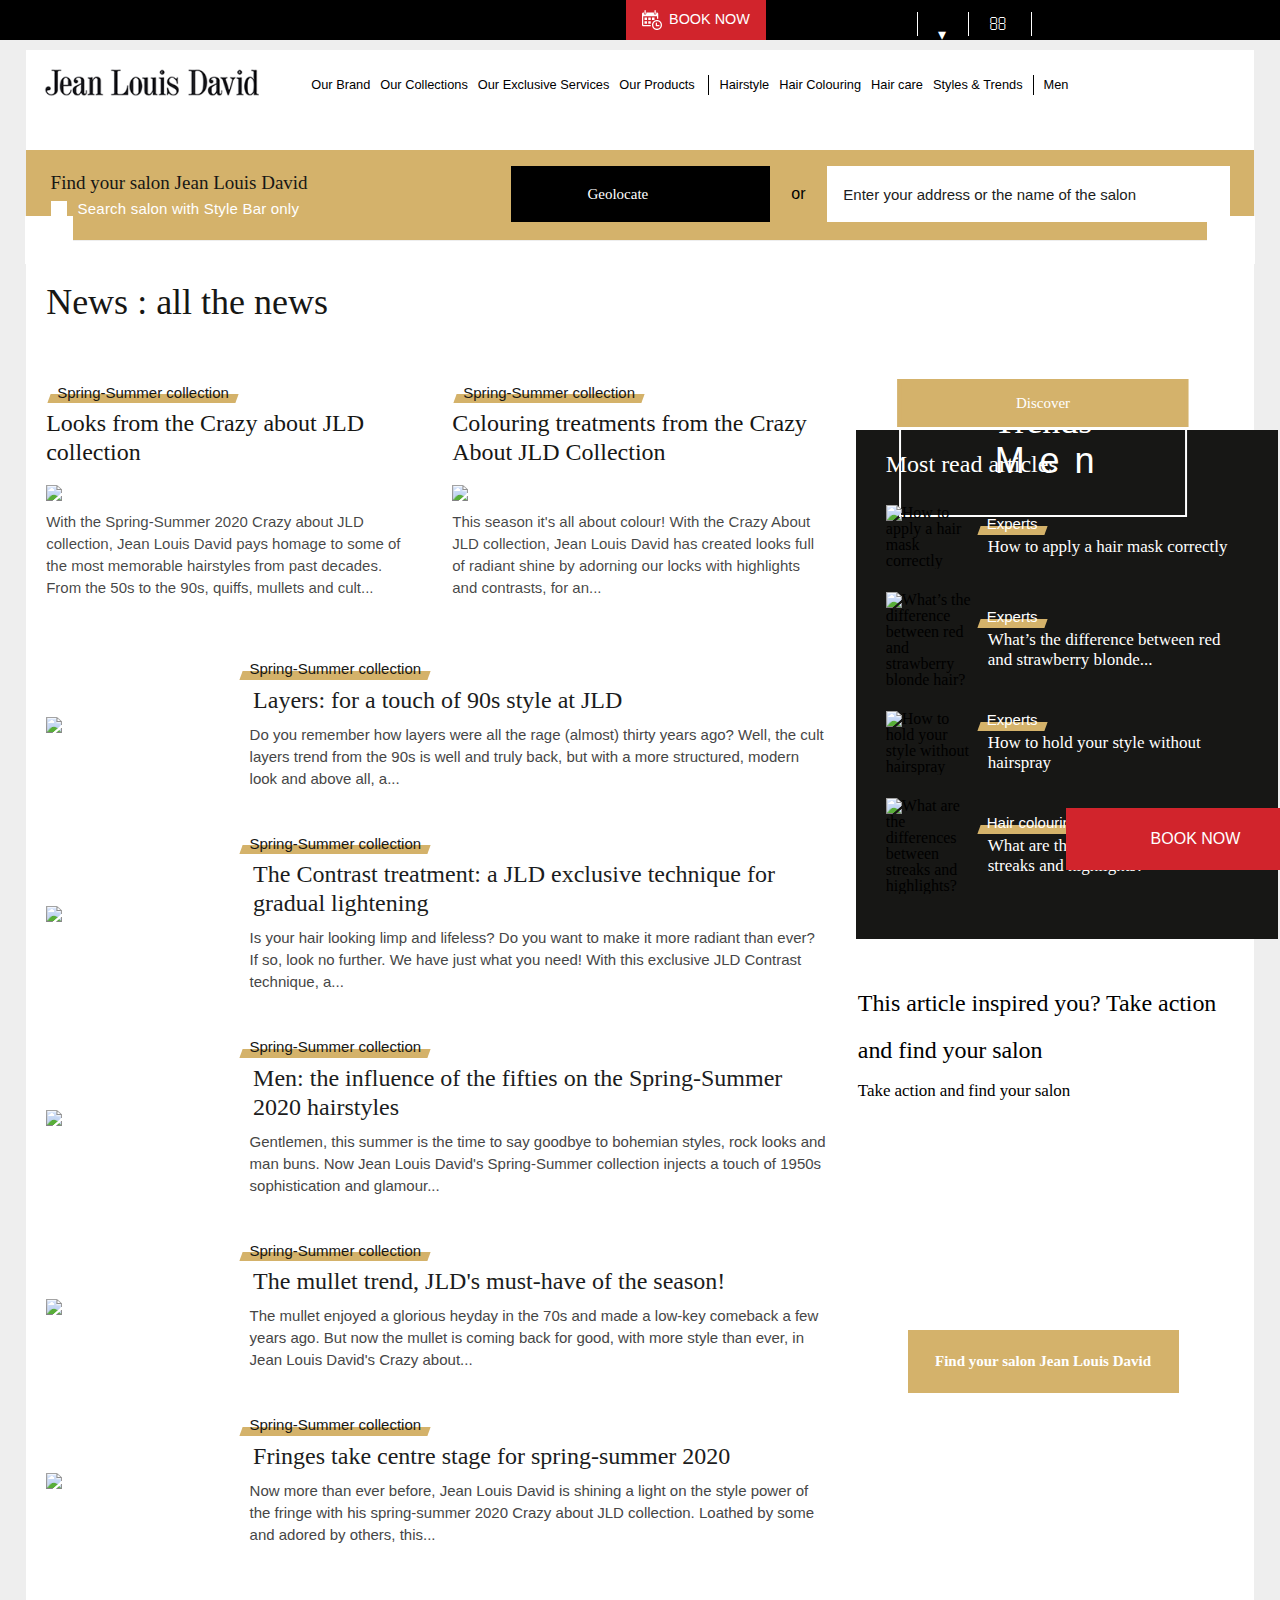
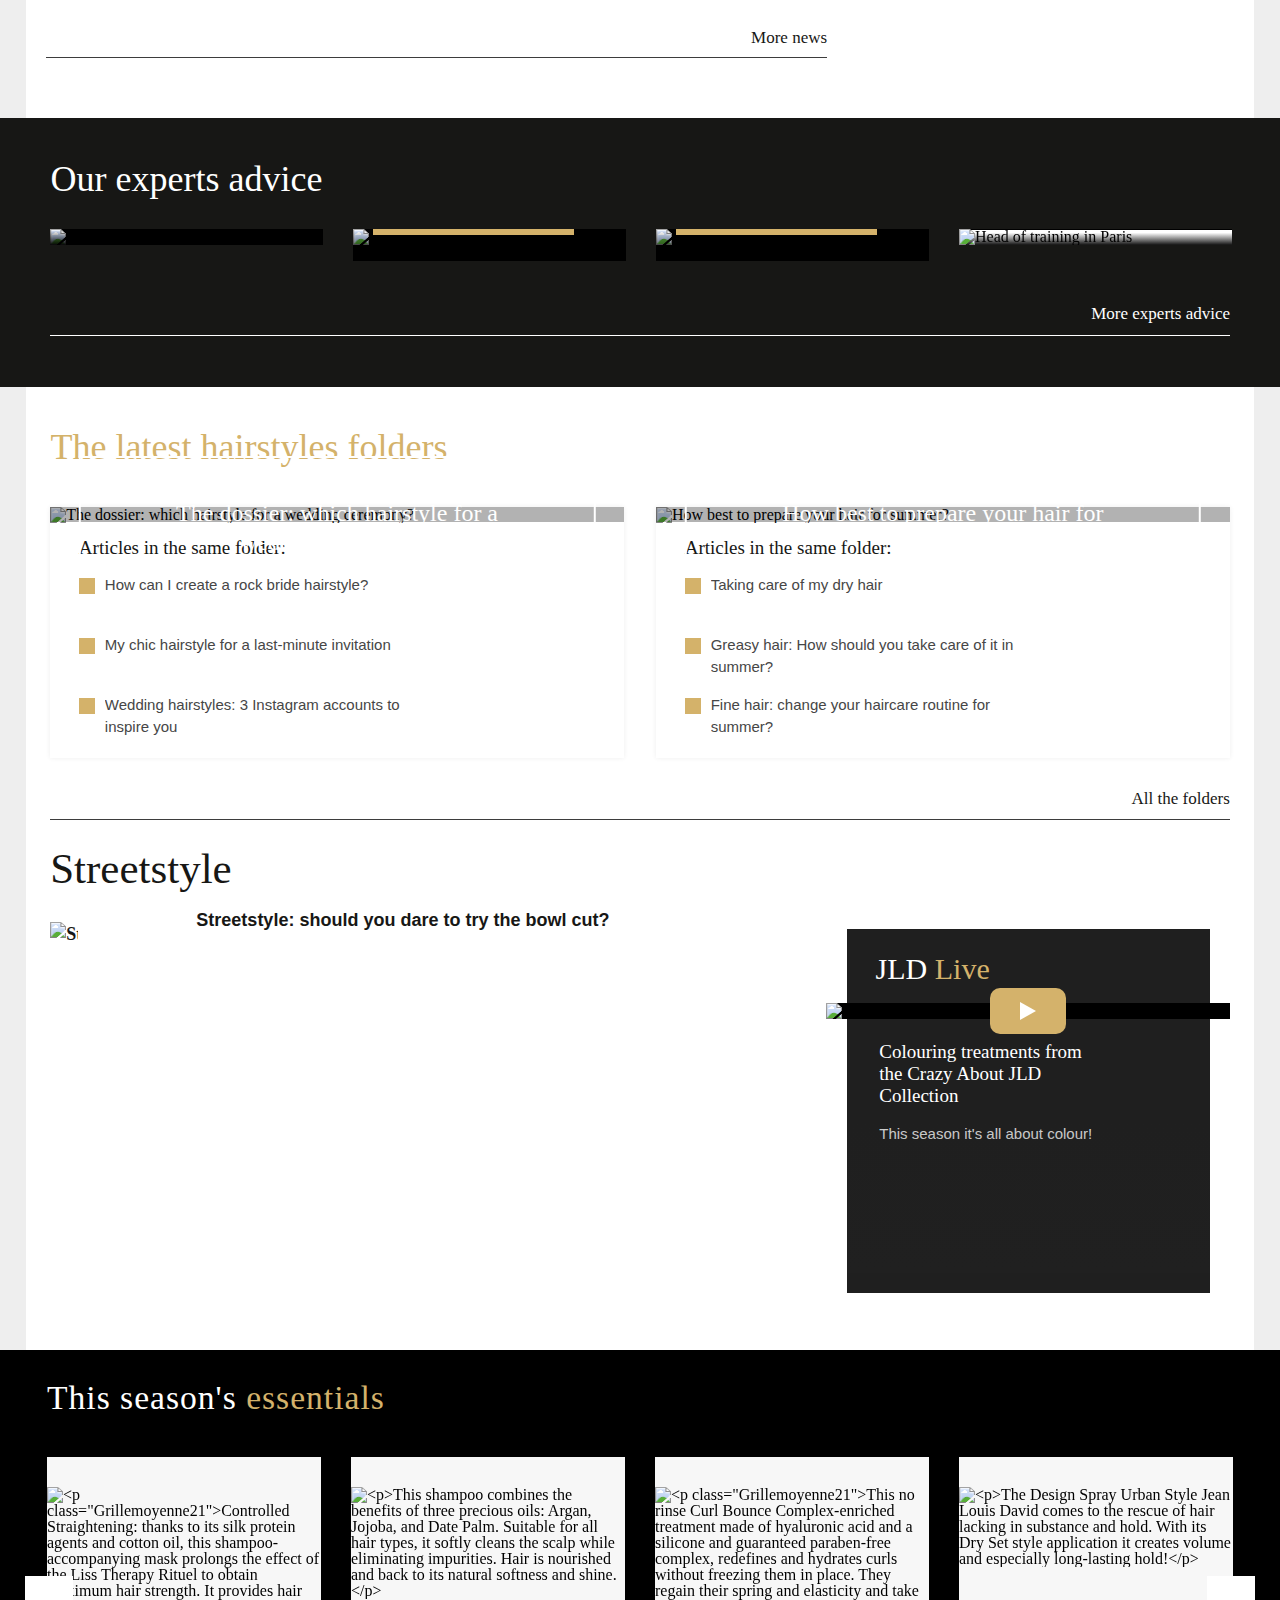
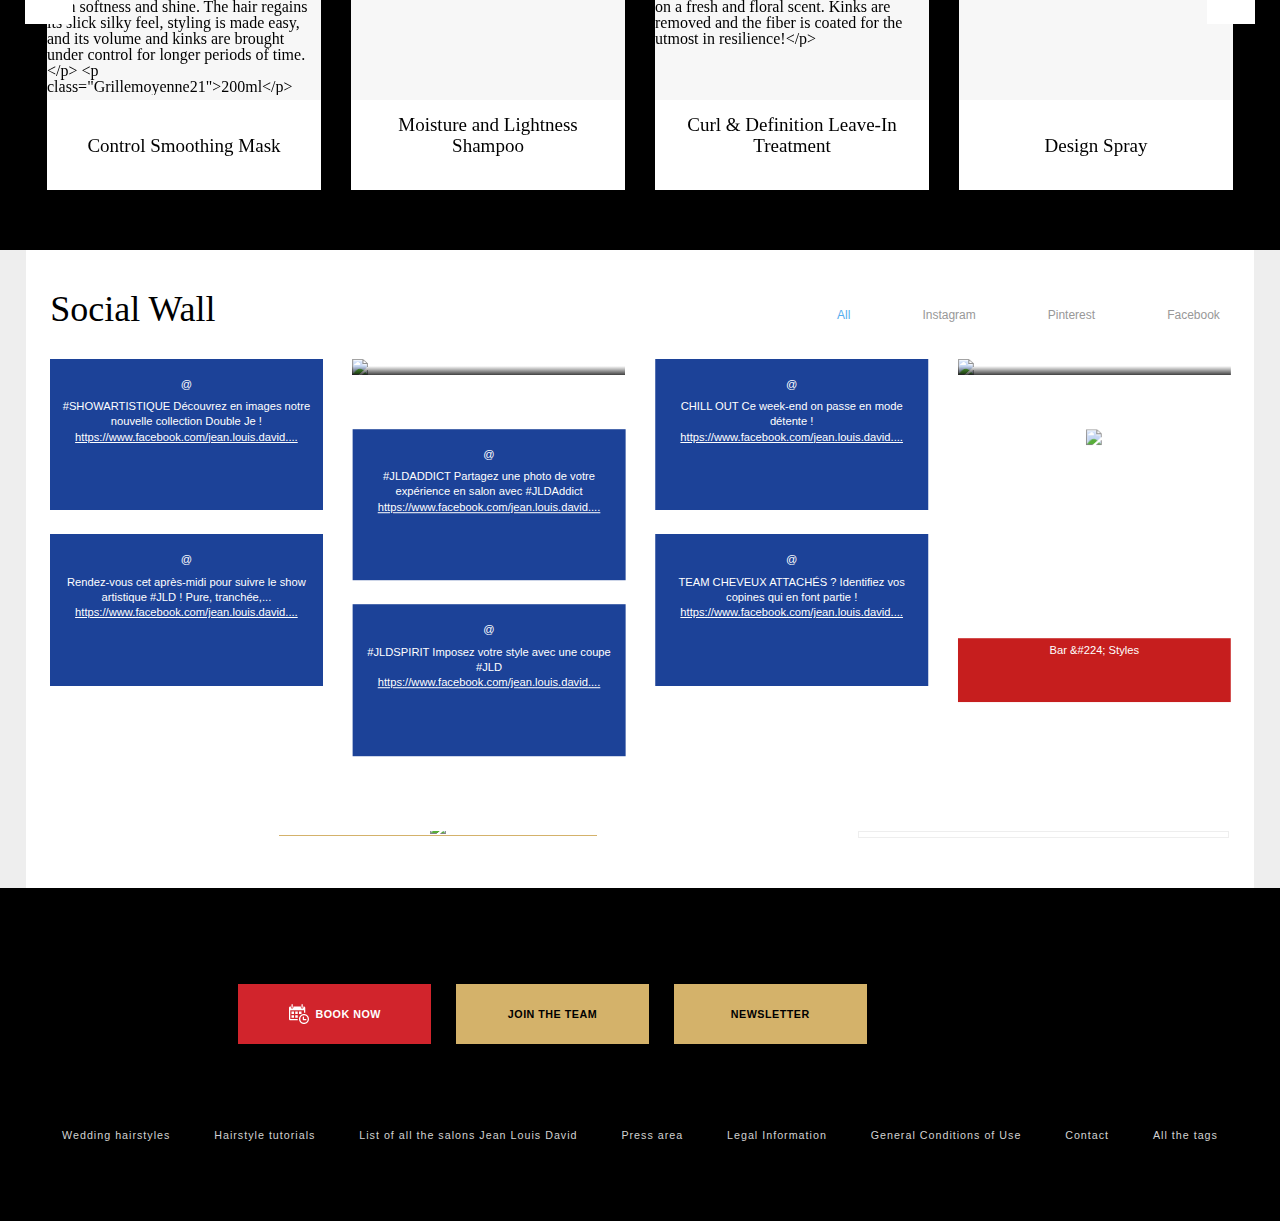
==== index.html @ 2dd0a1f4 "add:some." ====
<!DOCTYPE html>
<html lang="en_US" prefix="og: http://ogp.me/ns# fb: http://ogp.me/ns/fb#">
<head>
    <title>Jean Louis David - your expert hairdresser</title>

    <meta name="description"
          content="Discover our expert advice right here at Jean Louis David: haircare, trends and new collections. Book your salon appointment now to take advantage of our treatments and services"/>
    <meta name="keywords" content=""/>

    <meta http-equiv="Content-Type" content="text/html; charset=utf-8"/>
    <meta http-equiv="imagetoolbar" content="no"/>
    <meta name="MSSmartTagsPreventParsing" content="true"/>

    <meta http-equiv="expires" content="never"/>
    <meta http-equiv="pragma" content="no-cache"/>
    <meta http-equiv="X-UA-Compatible" content="IE=edge,chrome=1">
    <meta name="viewport" content="width=device-width, initial-scale=1.0">

    <link rel="shortcut icon" type="image/x-icon" href="img/index.ico"/>

    <link href="some-css/css.css" rel="stylesheet" type="text/css">
    <link href="some-css/css2.css" rel="stylesheet" type="text/css">
    <link href="some-css/css3.css" rel="stylesheet" type="text/css">
    <link href="some-css/font-awesome.min.css" rel="stylesheet"
          type="text/css">

    <meta property="fb:app_id" content="354749077913860"/>
    <meta property="og:site_name" content="jeanlouisdavid.com"/>
    <meta property="og:locale:alternate" content="en_US"/>

    <meta name="_globalsign-domain-verification" content="6xlCtUwBfq4kJknODrDelv832MQ7iSIiZ-ckTIC1pC"/>
    <meta name="google-site-verification" content="VZgeqkTtLlHq6sOnjLo8kDGksBK9sTfnbWuv9rNd-K8"/>
    <meta property="fb:admins" content="143555545703868"/>


    <link rel="preload" as="style" href="some-css/wb-auto-css.css">
    <link rel="stylesheet" type="text/css" href="some-css/wb-auto-css.css"/>


    <!--[if lt IE 9]>
    <script src="/library/javascript/html5shiv/html5shiv.js"></script>
    <![endif]-->


    <link rel="preload" as="script" href="js/wb-auto-js.js">
    <script type="text/javascript" src="js/wb-auto-js.js"></script>

    <script type="text/javascript">

        (function (i, s, o, g, r, a, m) {
            i['GoogleAnalyticsObject'] = r;
            i[r] = i[r] || function () {
                (i[r].q = i[r].q || []).push(arguments)
            }, i[r].l = 1 * new Date();
            a = s.createElement(o),
                m = s.getElementsByTagName(o)[0];
            a.async = 1;
            a.src = g;
            m.parentNode.insertBefore(a, m)
        })(window, document, 'script', 'js/analytics.js', 'ga');

        var custom_dimensions = {};

        ga(function () {
            WB.Tracking.createTracker({
                "debugMode": false,
                "trackingId": "UA-32861718-6",
                "customDimensionsKeys": [
                    'page_type',
                    'id',
                    'title',
                    'month',
                    'year',
                    'date',
                    'type',
                    'tags',
                    'children_tags',
                    'dossier',
                    'experts',
                    'collections'
                ],
                "customDimensions": custom_dimensions
            });
        });

    </script>
    <script type="text/javascript">
        // Is JS enabled? Is it a touch device?
        var init = function () {
            var htmlTag = document.getElementsByTagName('html')[0];
            htmlTag.className = (htmlTag.className + ' ' || '') + 'hasJS';
            if ('ontouchstart' in document.documentElement)
                htmlTag.className = (htmlTag.className + ' ' || '') + 'isTouch';
        }();
        WB.utils.google.url = 'js/js.js';
    </script>

    <script>
        var _prum = [['id', '56045bd5abe53d054c02d5c3'],
            ['mark', 'firstbyte', (new Date()).getTime()]];
        (function () {
            var s = document.getElementsByTagName('script')[0]
                , p = document.createElement('script');
            p.async = 'async';
            p.src = '//rum-static.pingdom.net/prum.min.js';
            s.parentNode.insertBefore(p, s);
        })();
    </script>
</head>
<body id="home" class="en_US home newDesign">

<!-- Begin comScore Tag -->
<script type="text/javascript">
    var _comscore = _comscore || [];
    _comscore.push(
        {c1: "2", c2: "6035191"}
    );
    (function () {
            var s = document.createElement("script"), el = document.getElementsByTagName("script")[0];
            s.async = true;
            s.src = (document.location.protocol == "https:" ? "https://sb" : "http://b") + ".scorecardresearch.com/beacon.js";
            el.parentNode.insertBefore(s, el);
        }

    )();
</script>
<noscript>
    <img src="img/p2.gif"/>
</noscript>
<!-- End comScore Tag -->
<div class="barber__link">
    <a href="https://reservations.jeanlouisdavid.com">
        <svg version="1.1" id="Capa_1" xmlns="http://www.w3.org/2000/svg" xmlns:xlink="http://www.w3.org/1999/xlink"
             x="0px" y="0px" width="20px" height="20px" viewBox="0 0 485.213 485.212"
             style="enable-background:new 0 0 20 20;" xml:space="preserve">
                <g>
                    <path d="M60.652,75.816V15.163C60.652,6.781,67.433,0,75.817,0c8.38,0,15.161,6.781,15.161,15.163v60.653
                        c0,8.38-6.781,15.161-15.161,15.161C67.433,90.978,60.652,84.196,60.652,75.816z M318.424,90.978
                        c8.378,0,15.163-6.781,15.163-15.161V15.163C333.587,6.781,326.802,0,318.424,0c-8.382,0-15.168,6.781-15.168,15.163v60.653
                        C303.256,84.196,310.042,90.978,318.424,90.978z M485.212,363.906c0,66.996-54.312,121.307-121.303,121.307
                        c-66.986,0-121.302-54.311-121.302-121.307c0-66.986,54.315-121.3,121.302-121.3C430.9,242.606,485.212,296.919,485.212,363.906z
                         M454.89,363.906c0-50.161-40.81-90.976-90.98-90.976c-50.166,0-90.976,40.814-90.976,90.976c0,50.171,40.81,90.98,90.976,90.98
                        C414.08,454.886,454.89,414.077,454.89,363.906z M121.305,181.955H60.652v60.651h60.653V181.955z M60.652,333.584h60.653V272.93
                        H60.652V333.584z M151.629,242.606h60.654v-60.651h-60.654V242.606z M151.629,333.584h60.654V272.93h-60.654V333.584z
                         M30.328,360.891V151.628h333.582v60.653h30.327V94c0-18.421-14.692-33.349-32.843-33.349h-12.647v15.166
                        c0,16.701-13.596,30.325-30.322,30.325c-16.731,0-30.326-13.624-30.326-30.325V60.651H106.14v15.166
                        c0,16.701-13.593,30.325-30.322,30.325c-16.733,0-30.327-13.624-30.327-30.325V60.651H32.859C14.707,60.651,0.001,75.579,0.001,94
                        v266.892c0,18.36,14.706,33.346,32.858,33.346h179.424v-30.331H32.859C31.485,363.906,30.328,362.487,30.328,360.891z
                         M303.256,242.606v-60.651h-60.648v60.651H303.256z M409.399,363.906h-45.49v-45.49c0-8.377-6.781-15.158-15.163-15.158
                        s-15.159,6.781-15.159,15.158v60.658c0,8.378,6.777,15.163,15.159,15.163h60.653c8.382,0,15.163-6.785,15.163-15.163
                        C424.562,370.692,417.781,363.906,409.399,363.906z">
                    </path>
                </g>
            </svg>
        <div class="txt">Book now</div>
    </a>
</div>

<div id="wb_body">
    <div id="wb_wrapper">
        <div id="topBarBlock" class="fullWidth" data-tracking-category="Header" data-tracking-action="Clic rubriques">
            <div class="wide78">
                <div id="topBar" class="searchActive">
                    <ul class="topBarMenu booking">
                        <li>
                            <a href="https://reservations.jeanlouisdavid.com" target="_blank">
                                <div>
                                    <svg version="1.1" id="Capa_1" xmlns="http://www.w3.org/2000/svg"
                                         xmlns:xlink="http://www.w3.org/1999/xlink" x="0px" y="0px"
                                         width="20px" height="20px" viewBox="0 0 485.213 485.212"
                                         style="enable-background:new 0 0 20 20;"
                                         xml:space="preserve">
                                        <g>
                                            <path d="M60.652,75.816V15.163C60.652,6.781,67.433,0,75.817,0c8.38,0,15.161,6.781,15.161,15.163v60.653
                                                c0,8.38-6.781,15.161-15.161,15.161C67.433,90.978,60.652,84.196,60.652,75.816z M318.424,90.978
                                                c8.378,0,15.163-6.781,15.163-15.161V15.163C333.587,6.781,326.802,0,318.424,0c-8.382,0-15.168,6.781-15.168,15.163v60.653
                                                C303.256,84.196,310.042,90.978,318.424,90.978z M485.212,363.906c0,66.996-54.312,121.307-121.303,121.307
                                                c-66.986,0-121.302-54.311-121.302-121.307c0-66.986,54.315-121.3,121.302-121.3C430.9,242.606,485.212,296.919,485.212,363.906z
                                                 M454.89,363.906c0-50.161-40.81-90.976-90.98-90.976c-50.166,0-90.976,40.814-90.976,90.976c0,50.171,40.81,90.98,90.976,90.98
                                                C414.08,454.886,454.89,414.077,454.89,363.906z M121.305,181.955H60.652v60.651h60.653V181.955z M60.652,333.584h60.653V272.93
                                                H60.652V333.584z M151.629,242.606h60.654v-60.651h-60.654V242.606z M151.629,333.584h60.654V272.93h-60.654V333.584z
                                                 M30.328,360.891V151.628h333.582v60.653h30.327V94c0-18.421-14.692-33.349-32.843-33.349h-12.647v15.166
                                                c0,16.701-13.596,30.325-30.322,30.325c-16.731,0-30.326-13.624-30.326-30.325V60.651H106.14v15.166
                                                c0,16.701-13.593,30.325-30.322,30.325c-16.733,0-30.327-13.624-30.327-30.325V60.651H32.859C14.707,60.651,0.001,75.579,0.001,94
                                                v266.892c0,18.36,14.706,33.346,32.858,33.346h179.424v-30.331H32.859C31.485,363.906,30.328,362.487,30.328,360.891z
                                                 M303.256,242.606v-60.651h-60.648v60.651H303.256z M409.399,363.906h-45.49v-45.49c0-8.377-6.781-15.158-15.163-15.158
                                                s-15.159,6.781-15.159,15.158v60.658c0,8.378,6.777,15.163,15.159,15.163h60.653c8.382,0,15.163-6.785,15.163-15.163
                                                C424.562,370.692,417.781,363.906,409.399,363.906z"/>
                                        </g>
                                    </svg>
                                    <p>Book now</p>
                                </div>
                            </a>
                        </li>
                    </ul>
                    <ul class="topBarMenu social" data-tracking-action="Clic réseaux sociaux">
                        <li>
                            <a href="https://www.facebook.com/jean.louis.david.officiel" target="_blank"
                               class="iconContainer tracking-click" data-tracking-label="Facebook">
                                <p class="fontAwesome">
                                    <i class="fab fa-facebook-f"></i>
                                </p>
                            </a>
                        </li>
                        <li>
                            <a href="http://instagram.com/jeanlouisdavidfr" target="_blank"
                               class="iconContainer tracking-click" data-tracking-label="Instagram">
                                <p class="fontAwesome">
                                    <i class="fab fa-instagram"></i>
                                </p>
                            </a>
                        </li>
                        <li>
                            <a href="http://www.pinterest.com/jeanlouisdavid" target="_blank"
                               class="iconContainer tracking-click" data-tracking-label="Pinterest">
                                <p class="fontAwesome">
                                    <i class="fab fa-pinterest-p"></i>
                                </p>
                            </a>
                        </li>
                        <li>
                            <a href="http://www.youtube.com/user/JeanLouisDavidFR" target="_blank"
                               class="iconContainer tracking-click" data-tracking-label="YouTube">
                                <p class="fontAwesome">
                                    <i class="fab fa-youtube"></i>
                                </p>
                            </a>
                        </li>
                    </ul>
                    <ul class="topBarMenu functionalTopBar">
                        <li>
                            <div class="critizrStoreLocator mobileOnly">
                            </div>

                            <div class="langSwitcher">
                                <div class="flagIconBig">
                                    <div class="en_USBig"></div>
                                </div>
                                <p class="mobileOnly">Language</p>
                            </div>

                            <div class="langSubmenuWrap">
                                <ul class="langSubmenu">
                                    <li class="">
                                        <a href="https://www.jeanlouisdavid.com">
                                            <div class="flagIcon">
                                                <div class="frSmall"></div>
                                            </div>
                                            <p class="country">France</p>
                                        </a>
                                    </li>
                                    <li class="current">
                                        <a href="https://www.jeanlouisdavid.us">
                                            <div class="flagIcon">
                                                <div class="ukSmall"></div>
                                            </div>
                                            <p class="country">United Kingdom</p>
                                        </a>
                                    </li>
                                    <li class="">
                                        <a href="https://www.jeanlouisdavid.com.es">
                                            <div class="flagIcon">
                                                <div class="spainSmall"></div>
                                            </div>
                                            <p class="country">Spain</p>
                                        </a>
                                    </li>
                                    <li class="">
                                        <a href="https://www.jeanlouisdavid.it">
                                            <div class="flagIcon">
                                                <div class="italySmall"></div>
                                            </div>
                                            <p class="country">Italy</p>
                                        </a>
                                    </li>
                                    <li class="">
                                        <a href="https://www.jeanlouisdavid.pl">
                                            <div class="flagIcon">
                                                <div class="polandSmall"></div>
                                            </div>
                                            <p class="country">Poland</p>
                                        </a>
                                    </li>
                                    <li class="">
                                        <a href="https://www.jeanlouisdavid.pt">
                                            <div class="flagIcon">
                                                <div class="portugalSmall"></div>
                                            </div>
                                            <p class="country">Portugal</p>
                                        </a>
                                    </li>
                                    <li class="">
                                        <a href="https://www.jeanlouisdavid.ru">
                                            <div class="flagIcon">
                                                <div class="russiaSmall"></div>
                                            </div>
                                            <p class="country">Russia</p>
                                        </a>
                                    </li>
                                    <li class="">
                                        <a href="http://jld.com.ua/">
                                            <div class="flagIcon">
                                                <div class="ukraineSmall"></div>
                                            </div>
                                            <p class="country">Ukraine</p>
                                        </a>
                                    </li>
                                    <li class="">
                                        <a href="http://www.jeanlouisdavid.com.mx">
                                            <div class="flagIcon">
                                                <div class="mexicoSmall"></div>
                                            </div>
                                            <p class="country">Mexico</p>
                                        </a>
                                    </li>
                                </ul>
                            </div>
                        </li>
                        <li>
                            <a href="#" class="iconContainer newsletter-button tracking-click"
                               data-tracking-action="Clic newsletter">
                                <p class="fontAwesome">
                                    <span class="fa fa-envelope-o"></span>
                                </p>

                                <p class="mobileOnly">Contact</p>
                            </a>
                        </li>
                        <li>
                            <div class="searchButton webOnly">
                                <div class="icon">
                                    <div class="iconSearch"></div>
                                </div>
                            </div>

                            <div id="searchField">
                                <form id="searchForm" action="/search">
                                    <input placeholder="Your search" name="q">
                                    <button type="submit" form="searchForm"></button>
                                </form>
                            </div>
                        </li>
                        <li>
                            <div class="critizrStoreLocator">
                            </div>
                        </li>
                    </ul>
                    <div id="topBarSalon">
                        <p class="salon">Your salon</p>

                        <p class="salonName">Find your salon</p>

                        <div id="salonSearchSubmenu" class="salonSubmenu active">
                            <div class="wrap">
                                <span class="salon-title">Find the closest salon</span>

                                <div class="locate">
                                    <p>Geolocate</p>

                                    <div class="locateSign"></div>
                                </div>
                                <p class="underLocate">and find the Jean Louis David hair salons closest to you</p>

                                <p class="underLocate"></p>

                                <p>or</p>

                                <form class="salonSearchForm">
                                    <input placeholder="Enter your address or the name of the salon" name="q"
                                           autocomplete="off">
                                    <div class="salonSearchForm__checkbox">
                                        <input type="checkbox" name="bar_a_styles" value="1">
                                        <span class="salonSearchForm__checkbox--title">Search salon with Style Bar only</span>
                                        <span class="salonSearchForm__info salonSearchForm__info--header"></span>
                                        <div class="salonSearchForm__popup salonSearchForm__popup--header">
                                            <p>Find all salons that realize a SPEED BRUSH, Sa SPEED CURL or a SPEED UP
                                                DO</p>
                                        </div>
                                    </div>

                                    <script>
                                        (function () {
                                            var infoIcon = document.querySelectorAll('.salonSearchForm__info--header');
                                            var popup = document.querySelectorAll('.salonSearchForm__popup--header');
                                            var changeSalon = document.querySelector('.locator__on__list .changeSalon');
                                            var windowWidth = window.innerWidth;

                                            if (changeSalon) {
                                                changeSalon.addEventListener('click', function () {
                                                    document.querySelector('.locator-toggle').classList.remove('active');
                                                    document.querySelector('.salon-search-toggle').classList.add('active');
                                                });
                                            }

                                            if (windowWidth > 768) {
                                                infoIcon.forEach(function (item) {
                                                    item.addEventListener('mouseover', function () {
                                                        popup.forEach(function (itemP) {
                                                            itemP.style.opacity = 1;
                                                        })
                                                    })
                                                    item.addEventListener('mouseout', function () {
                                                        popup.forEach(function (itemP) {
                                                            itemP.style.opacity = 0;
                                                        })
                                                    })
                                                })
                                            } else {
                                                infoIcon.forEach(function (item) {
                                                    item.addEventListener('click', function () {
                                                        popup.forEach(function (itemP) {
                                                            if (itemP.style.opacity == 1) {
                                                                itemP.style.opacity = 0;
                                                            } else {
                                                                itemP.style.opacity = 1;
                                                            }
                                                        })
                                                    })

                                                });
                                            }
                                        }());

                                    </script>
                                    <button type="submit"><p>Search</p></button>
                                </form>
                            </div>
                        </div>
                        <div id="salonChosenSubmenu" class="salonSubmenu ">
                            <div class="wrap clearfix">
                                <div class="salonSubmenuPics">
                                </div>
                                <div class="salonSubmenuText">
                                    <div class="pBlock">
                                        <p><span class="brandName"></span></p>

                                        <p></p>


                                    </div>

                                    <div class="ulBlock">
                                        <div class="salonBookingButtonWrapper">
                                        </div>
                                        <ul>
                                            <li>
                                                <a class="viewSalon"
                                                   href="">
                                                    <span>Learn more about my salon</span>
                                                </a>
                                            </li>
                                            <li>
                                                <a class="changeSalon">
                                                    <span>Change of salon</span>
                                                </a>
                                            </li>
                                        </ul>
                                    </div>
                                </div>
                            </div>
                        </div>
                        <div id="salonChoseSubmenu" class="salonSubmenu">
                            <div class="overlay">
                            </div>
                            <div class="wrap">
                                <div class="salonMap" id="wb_salon_map"></div>
                                <form class="salonSearchForm">
                                    <input placeholder="New search" name="q" autocomplete="off">
                                    <button type="submit"><p>Search</p></button>
                                </form>
                                <div class="salonItemsContainer"></div>
                            </div>
                        </div>
                    </div>


                    <script>
                        WB.utils.overlayDisplay();
                        WB.utils.initGeolocation('js/js.js', {
                            "routes": {
                                "fr": {
                                    "LABEL_JS_ROUTE_SALON": "salon-coiffure",
                                    "LABEL_JS_ROUTE_SALON_PAGE": "coiffeur"
                                },
                                "es_ES": {
                                    "LABEL_JS_ROUTE_SALON": "salon-peluqueria",
                                    "LABEL_JS_ROUTE_SALON_PAGE": "peluqueria"
                                },
                                "es": {
                                    "LABEL_JS_ROUTE_SALON": "salon-peluqueria",
                                    "LABEL_JS_ROUTE_SALON_PAGE": "peluqueria"
                                },
                                "en_GB": {
                                    "LABEL_JS_ROUTE_SALON": "hair-salon",
                                    "LABEL_JS_ROUTE_SALON_PAGE": "hairdresser"
                                },
                                "en": {
                                    "LABEL_JS_ROUTE_SALON": "hair-salon",
                                    "LABEL_JS_ROUTE_SALON_PAGE": "hairdresser"
                                },
                                "us": {
                                    "LABEL_JS_ROUTE_SALON": "hair-salon",
                                    "LABEL_JS_ROUTE_SALON_PAGE": "hairdresser"
                                },
                                "it_IT": {
                                    "LABEL_JS_ROUTE_SALON": "parrucchiere",
                                    "LABEL_JS_ROUTE_SALON_PAGE": "parrucchiere"
                                },
                                "it": {
                                    "LABEL_JS_ROUTE_SALON": "parrucchiere",
                                    "LABEL_JS_ROUTE_SALON_PAGE": "parrucchiere"
                                },
                                "pl": {
                                    "LABEL_JS_ROUTE_SALON": "salon-fryzjerski",
                                    "LABEL_JS_ROUTE_SALON_PAGE": "fryzjer"
                                },
                                "pt": {
                                    "LABEL_JS_ROUTE_SALON": "salao-cabeleireiro",
                                    "LABEL_JS_ROUTE_SALON_PAGE": "cabeleireiro"
                                },
                                "ru": {
                                    "LABEL_JS_ROUTE_SALON": "\u043f\u0430\u0440\u0438\u043a\u043c\u0430\u0445\u0435\u0440\u0441\u043a\u0430\u044f",
                                    "LABEL_JS_ROUTE_SALON_PAGE": "\u043f\u0430\u0440\u0438\u043a\u043c\u0430\u0445\u0435\u0440"
                                }
                            }, "site_config": {
                                "site_group_id": "71",
                                "show": {"mobileinterstitial": ""},
                                "analytics_id": "UA-32861718-6",
                                "video": {"width": "450,300", "height": "0,0"},
                                "en_US": {"url": "https:\/\/www.jeanlouisdavid.us"},
                                "en": {"url": "https:\/\/www.jeanlouisdavid.us"},
                                "us": {"url": "https:\/\/www.jeanlouisdavid.us"},
                                "es_ES": {"url": "https:\/\/www.jeanlouisdavid.com.es"},
                                "es": {"url": "https:\/\/www.jeanlouisdavid.com.es"},
                                "fr": {"url": "https:\/\/www.jeanlouisdavid.com"},
                                "it_IT": {"url": "https:\/\/www.jeanlouisdavid.it"},
                                "it": {"url": "https:\/\/www.jeanlouisdavid.it"},
                                "pl": {"url": "https:\/\/www.jeanlouisdavid.pl"},
                                "pt": {"url": "https:\/\/www.jeanlouisdavid.pt"},
                                "ru": {"url": "https:\/\/www.jeanlouisdavid.ru"},
                                "ko": {"url": "http:\/\/www.jldkorea.com\/shop\/main\/index.php"},
                                "es_MX": {"url": "http:\/\/www.jeanlouisdavid.com.mx"},
                                "ua": {"url": "http:\/\/jld.com.ua\/"},
                                "comments": "facebook",
                                "site_id": "129",
                                "language_id": "25",
                                "language": "en_US",
                                "timezone": "America\/New_York",
                                "basename": "jeanlouisdavid.com",
                                "base_country_id": "19",
                                "base_country_code": "US",
                                "api_locale_code": "EN",
                                "site_url": "https:\/\/www.jeanlouisdavid.us",
                                "static_path": "\/var\/shared5\/www\/jeanlouisdavid\/images_en_us\/",
                                "static_path_temp": "\/var\/shared5\/www\/jeanlouisdavid\/images_en_us\/temp\/",
                                "static_url": "https:\/\/static1.jeanlouisdavid.us",
                                "static_url_temp": "https:\/\/static1.jeanlouisdavid.us\/temp\/"
                            }
                        }, '<div class="salonItem" data-id="[ID]"><div class="image"><img src="[IMG]"></div><div class="textBlock">[TITLE]<p class="jld"><span>[BRAND]</span></p><p class="address">[ADDRESS]</p><a href="tel:[CONVERTED_PHONE]" class="tel tracking-click" data-tracking-action="appel salon" data-tracking-category="box locator" data-tracking-label="[ADDRESS]">Tél. [PHONE]</a></div><div class="selectSalon buttonGold"><p>[ACTION_TITLE]</p></div></div>', '<div class="salonItem" data-id="[ID]"><div class="image-bg" style="background-image: url([IMG]);"></div><div class="textBlock">[TITLE]<p class="jld"><span>[BRAND]</span></p><p class="address">[ADDRESS]</p><a href="tel:[CONVERTED_PHONE]" class="tel tracking-click" data-tracking-action="appel salon" data-tracking-category="box locator" data-tracking-label="[ADDRESS]">Tél. [PHONE]</a></div><div class="selectSalon buttonGold"><p>[ACTION_TITLE]</p></div></div>', "<p><span class='brandName'>[BRAND]</span></p><p>[ADDRESS]</p><p><a href='tel:[CONVERTED_PHONE]' class='tel tracking-click' data-tracking-action='appel salon' data-tracking-category='box locator' data-tracking-label='[ADDRESS]'>Tél. [PHONE]</a></p><p>Open today from [FROM] to [TO]</p>", 'AIzaSyBo8-o_IdrKqsLsKJaWZBKGSMX0ua1_0zc');
                    </script>
                </div>
            </div>
        </div>
        <div id="menuBlock" class="wide78" data-tracking-category="Header" data-tracking-action="Clic rubriques">
            <div class="mainPadding">
                <a href="/" data-tracking-action="Clic logo" class="tracking-click">

                    <img class="headerLogo notSticky" src="img/logo.png" alt="">
                    <img class="headerLogo stickyOnly" src="img/logo-sticky.png" alt="">
                </a>

                <nav>
                    <ul class="mobileOnly search">
                        <li>
                            <form action="/search">
                                <button type="submit"></button>
                                <input type="text" name="q" placeholder="Search"/>
                            </form>
                        </li>
                    </ul>
                    <ul class="subMenuBookingButton">
                        <li>
                            <a href="https://reservations.jeanlouisdavid.com"><p>Book now</p></a>
                        </li>
                    </ul>
                    <ul class="subMenuStyleGolden">
                        <li>
                            <i class="fa icon-arrow"></i> <a href="/brand"
                                                             class="navItem tracking-click"
                                                             data-tracking-label="Our Brand">Our Brand</a>

                            <div class="bridge"></div>
                            <div class="subMenu" data-tracking-action="Clic sous-rubriques">
                                <div class="subMenuTextBlock clearfix">
                                    <div class="subMenuCol mobileOnly back">
                                        <div class="standardTitle">
                                            <p>Back</p>
                                        </div>
                                    </div>
                                    <div class="subMenuCol">
                                        <div class="standardTitle">
                                            <a href="/hair-salon/find-your-hairdresser"
                                               data-tracking-label="Find your salon"
                                               class="tracking-click">Find your salon</a>
                                        </div>
                                    </div>
                                    <div class="subMenuCol">
                                        <div class="standardTitle">
                                            <a href="/brand/our-dna"
                                               data-tracking-label="Our DNA"
                                               class="tracking-click">Our DNA</a>
                                        </div>
                                    </div>
                                    <div class="subMenuCol">
                                        <div class="standardTitle">
                                            <a href="/experts"
                                               data-tracking-label="Our Experts"
                                               class="tracking-click">Our Experts</a>
                                        </div>
                                    </div>
                                    <div class="subMenuCol">
                                        <div class="standardTitle">
                                            <a href="/tag/news_t70/1"
                                               data-tracking-label="Our News"
                                               class="tracking-click">Our News</a>
                                        </div>
                                    </div>
                                    <div class="subMenuCol">
                                        <div class="standardTitle">
                                            <a href="/join-the-team"
                                               data-tracking-label="Join the Team"
                                               class="tracking-click">Join the Team</a>
                                        </div>
                                    </div>
                                </div>
                                <div class="subMenuNewsTitle">
                                    Do not miss
                                </div>
                                <div class="subMenuNewsBlock">
                                    <div class="articleWrap">
                                        <div class="articleBlock2 " data-tracking-label="Our DNA">
                                            <div class="table">
                                                <div class="tableCell">
                                    <span class="hrl 1321B44AC1CB464248431321B44FC3C11E4B494A3F4A2223221321B42A">                <div
                                            class="borderBlock">
                    <img src="https://static1.jeanlouisdavid.us/articles/3/35/3/@/9750-jean-louis-david-hair-salon-article_thumbnail_small-1.jpg"
                         alt="Our DNA"/>

                    <div class="border"><img src="img/9750-jean-louis-david-hair-salon-article_thumbnail_small-1.jpg"></div>
                </div>
            </span></div>
                                                <div class="infoBlock">
                                                    <div class="typeInfo">
                                                        Our brand

                                                    </div>
                                                    <a href="/article/our-dna_a353/1" class="title">Our DNA</a>

                                                </div>
                                            </div>
                                        </div>
                                    </div>
                                    <div class="mediaNews">
                                            <span class="hrl 1321B44AC1CB464248431321B44B4343C048C61E45C64BC14ACB431EC64FC3C11E484F4247C21ECC46CB451ECB45431E48464C45CBCC43464C45CB1E4F46481ECB4543C14AC0C61E424F48484342CB464F493F4A242621221321B42A advertImgWrap">    <img
                                                    class="advertImg"
                                                    src="img/5424880-0-2015-05-jld-slide-service-exclu-oil-therapy-uk-orig-1.jpg"
                                                    alt="Deeply hydrate your locks with the lightweight Oil Therapy collection">
    <div class="imgOver">
        <p>Deeply hydrate your locks with the lightweight Oil Therapy collection</p>
            </div>
</span></div>
                                </div>
                            </div>
                        </li>
                        <li>
                            <i class="fa icon-arrow"></i> <a href="/collections"
                                                             class="navItem tracking-click"
                                                             data-tracking-label="Our Collections">Our Collections</a>

                            <div class="bridge"></div>
                            <div class="subMenu" data-tracking-action="Clic sous-rubriques">
                                <div class="subMenuTextBlock clearfix">
                                    <div class="subMenuCol mobileOnly back">
                                        <div class="standardTitle">
                                            <p>Back</p>
                                        </div>
                                    </div>
                                    <div class="subMenuCol">
                                        <div class="standardTitle">
                                            <a href="/collections/spring-summer-collection_t46/1"
                                               data-tracking-label="Spring - Summer Collection"
                                               class="tracking-click">Spring - Summer Collection</a>
                                        </div>
                                    </div>
                                    <div class="subMenuCol">
                                        <div class="standardTitle">
                                            <a href="/collections/autumn-winter-collection_t47/1"
                                               data-tracking-label="Autumn - Winter Collection"
                                               class="tracking-click">Autumn - Winter Collection</a>
                                        </div>
                                    </div>
                                    <div class="subMenuCol">
                                        <div class="standardTitle">
                                            <a href="https://www.jeanlouisdavid.us/backstages/of-the-spring-summer-collection_t105/1"
                                               data-tracking-label="Backstages of the Spring-Summer collection"
                                               class="tracking-click">Backstages of the Spring-Summer collection</a>
                                        </div>
                                    </div>
                                    <div class="subMenuCol">
                                        <div class="standardTitle">
                                            <a href="http://www.jeanlouisdavid.us/backstages/of-the-autumn-winter-collection_t100/1"
                                               data-tracking-label="Backstages of the Autumn-Winter collection"
                                               class="tracking-click">Backstages of the Autumn-Winter collection</a>
                                        </div>
                                    </div>
                                </div>
                                <div class="subMenuNewsTitle">
                                    Do not miss
                                </div>
                                <div class="subMenuNewsBlock">
                                    <div class="articleWrap">
                                        <div class="articleBlock2 " data-tracking-label="The Hippie Seventies haircut">
                                            <div class="table">
                                                <div class="tableCell">
                                    <span class="hrl 1321B44AC1CB464248431321B4CB45431E4546C0C046431EC243C44349CB4643C21E454A46C142C3CB3F4A2A2A242B261321B42A">                <div
                                            class="borderBlock">
                    <img src="img/15324-sleek-blow-dry-styling-enhances-this-lay-article_thumbnail_small-2.jpg"
                         alt="The Hippie Seventies haircut"/>

                    <div class="border"><img src="img/border_line.png"></div>
                </div>
            </span></div>
                                                <div class="infoBlock">
                                                    <div class="typeInfo">
                                                        Collections

                                                    </div>
                                                    <a href="/article/the-hippie-seventies-haircut_a11649/1"
                                                       class="title">The Hippie Seventies haircut</a>

                                                </div>
                                            </div>
                                        </div>
                                        <div class="articleBlock2 "
                                             data-tracking-label="Jean Louis David&#039;s on-trend looks for spring-summer 2015">
                                            <div class="table">
                                                <div class="tableCell">
                                    <span class="hrl 1321B44AC1CB464248431321B44D434A491E484FC346C21E4B4AC4464BC21E4F491ECBC143494B1E484F4F47C21E444FC11EC2C0C146494C1EC2C34E4E43C11E21202A233F4A252A2A221321B42A">                <div
                                            class="borderBlock">
                    <img src="img/9093-semaine11-conseils-coiffurestendances-article_thumbnail_small-1.jpg"
                         alt="Jean Louis David&#039;s on-trend looks for spring-summer 2015"/>

                    <div class="border"><img src="img/border_line.png"></div>
                </div>
            </span></div>
                                                <div class="infoBlock">
                                                    <div class="typeInfo">
                                                        Collections

                                                    </div>
                                                    <a href="/article/jean-louis-davids-on-trend-looks-for-spring-summer-2015_a8113/1"
                                                       class="title">Jean Louis David's on-trend looks for spring-summer
                                                        2015</a>

                                                </div>
                                            </div>
                                        </div>
                                    </div>
                                    <div class="mediaNews">
                                            <span class="hrl 1321B44AC1CB464248431321B4C2C043434B1E41C3491EC2CBC648431E4E431E4A1E41C3493F4A2A212B26211321B42A advertImgWrap">    <img
                                                    class="advertImg"
                                                    src="img/16705100-0-16705100-2018-11-jld-site-maj-vignettes-bas-focus-605x300-fr-orig-1.jpg"
                                                    alt="Speed Up-Do, style me a bun !">
    <div class="imgOver">
        <p>Speed Up-Do, style me a bun !</p>
            </div>
</span></div>
                                </div>
                            </div>
                        </li>
                        <li>
                            <i class="fa icon-arrow"></i> <a href="/services"
                                                             class="navItem tracking-click"
                                                             data-tracking-label="Our Exclusive Services">Our Exclusive
                            Services</a>

                            <div class="bridge"></div>
                            <div class="subMenu" data-tracking-action="Clic sous-rubriques">
                                <div class="subMenuTextBlock clearfix">
                                    <div class="subMenuCol mobileOnly back">
                                        <div class="standardTitle">
                                            <p>Back</p>
                                        </div>
                                    </div>
                                    <div class="subMenuCol">
                                        <div class="standardTitle">
                                            <a href="/services/style-bar_t50/1"
                                               data-tracking-label="Style Bar"
                                               class="tracking-click">Style Bar</a>
                                        </div>
                                        <ul>
                                            <li>
                                                <a href="/services/style-bar_t50/1#speedbrush"
                                                   data-tracking-label="Speed Brush"
                                                   class="tracking-click">Speed Brush</a>
                                            </li>
                                            <li>
                                                <a href="/services/style-bar_t50/1#speedcurl"
                                                   data-tracking-label="Speed Curl"
                                                   class="tracking-click">Speed Curl</a>
                                            </li>
                                            <li>
                                                <a href="/services/style-bar_t50/1#speedupdo"
                                                   data-tracking-label="Speed Up-Do"
                                                   class="tracking-click">Speed Up-Do</a>
                                            </li>
                                        </ul>
                                    </div>
                                    <div class="subMenuCol">
                                        <div class="standardTitle">
                                            <a href="/services/lightening_t54/1"
                                               data-tracking-label="Lightening"
                                               class="tracking-click">Lightening</a>
                                        </div>
                                        <ul>
                                            <li>
                                                <a href="/services/lightening_t54/1#contrast"
                                                   data-tracking-label="Contrast"
                                                   class="tracking-click">Contrast</a>
                                            </li>
                                            <li>
                                                <a href="/services/lightening_t54/1#flashcream"
                                                   data-tracking-label="Flash Cream"
                                                   class="tracking-click">Flash Cream</a>
                                            </li>
                                            <li>
                                                <a href="/services/lightening_t54/1#sunlight"
                                                   data-tracking-label="Sunlight"
                                                   class="tracking-click">Sunlight</a>
                                            </li>
                                            <li>
                                                <a href="/services/lightening_t54/1#tiedye"
                                                   data-tracking-label="Tie &amp; Dye"
                                                   class="tracking-click">Tie & Dye</a>
                                            </li>
                                        </ul>
                                    </div>
                                    <div class="subMenuCol">
                                        <div class="standardTitle">
                                            <a href="/services/colour_t59/1"
                                               data-tracking-label="Colour"
                                               class="tracking-click">Colour</a>
                                        </div>
                                        <ul>
                                            <li>
                                                <a href="/services/colour_t59/1#gloss"
                                                   data-tracking-label="Gloss"
                                                   class="tracking-click">Gloss</a>
                                            </li>
                                            <li>
                                                <a href="/services/colour_t59/1#2in1"
                                                   data-tracking-label="2 en 1"
                                                   class="tracking-click">2 en 1</a>
                                            </li>
                                        </ul>
                                    </div>
                                    <div class="subMenuCol">
                                        <div class="standardTitle">
                                            <a href="/services/care-ritual_t62/1"
                                               data-tracking-label="Care Ritual"
                                               class="tracking-click">Care Ritual</a>
                                        </div>
                                        <ul>
                                            <li>
                                                <a href="/services/care-ritual_t62/1#keratintherapy"
                                                   data-tracking-label="Keratin Therapy"
                                                   class="tracking-click">Keratin Therapy</a>
                                            </li>
                                            <li>
                                                <a href="/services/care-ritual_t62/1#colortherapy"
                                                   data-tracking-label="Go color"
                                                   class="tracking-click">Go color</a>
                                            </li>
                                            <li>
                                                <a href="/services/care-ritual_t62/1#oiltherapy"
                                                   data-tracking-label="Oil Therapy"
                                                   class="tracking-click">Oil Therapy</a>
                                            </li>
                                            <li>
                                                <a href="/services/care-ritual_t62/1#volumetherapy"
                                                   data-tracking-label="Volume Therapy"
                                                   class="tracking-click">Volume Therapy</a>
                                            </li>
                                        </ul>
                                    </div>
                                    <div class="subMenuCol">
                                        <div class="standardTitle">
                                            <a href="/services/form_t67/1"
                                               data-tracking-label="Form"
                                               class="tracking-click">Form</a>
                                        </div>
                                        <ul>
                                            <li>
                                                <a href="/services/form_t67/1#swaves"
                                                   data-tracking-label="S-Waves"
                                                   class="tracking-click">S-Waves</a>
                                            </li>
                                            <li>
                                                <a href="/services/form_t67/1#relax"
                                                   data-tracking-label="Relax"
                                                   class="tracking-click">Relax</a>
                                            </li>
                                        </ul>
                                    </div>
                                </div>
                                <div class="subMenuNewsTitle">
                                    Do not miss
                                </div>
                                <div class="subMenuNewsBlock">
                                    <div class="articleWrap">
                                        <div class="articleBlock2 "
                                             data-tracking-label="Jean Louis David Style Bar: the end of bad hair days!">
                                            <div class="table">
                                                <div class="tableCell">
                                    <span class="hrl 1321B44AC1CB464248431321B44D434A491E484FC346C21E4B4AC4464B1EC2CBC648431E414AC11ECB45431E43494B1E4F441E414A4B1E454A46C11E4B4AC6C23F4A232C23251321B42A">                <div
                                            class="borderBlock">
                    <img src="img/9900-xwv-article_thumbnail_small-1.jpg"
                         alt="Jean Louis David Style Bar: the end of bad hair days!"/>

                    <div class="border"><img src="img/border_line.png"></div>
                </div>
            </span></div>
                                                <div class="infoBlock">
                                                    <div class="typeInfo">
                                                        Exclusive Services

                                                    </div>
                                                    <a href="/article/jean-louis-david-style-bar-the-end-of-bad-hair-days_a5758/1"
                                                       class="title">Jean Louis David Style Bar: the end of bad hair
                                                        days!</a>

                                                </div>
                                            </div>
                                        </div>
                                        <div class="articleBlock2 "
                                             data-tracking-label="Speed Brush: style me straight!">
                                            <div class="table">
                                                <div class="tableCell">
                                    <span class="hrl 1321B44AC1CB464248431321B4C2C043434B1E41C1C3C2451EC2CBC648431E4E431EC2CBC14A464C45CB3F4A232520251321B42A">                <div
                                            class="borderBlock">
                    <img src="img/9895-qsc-article_thumbnail_small-1.jpg"
                         alt="Speed Brush: style me straight!"/>

                    <div class="border"><img src="img/border_line.png"></div>
                </div>
            </span></div>
                                                <div class="infoBlock">
                                                    <div class="typeInfo">
                                                        Exclusive Services

                                                    </div>
                                                    <a href="/article/speed-brush-style-me-straight_a5808/1"
                                                       class="title">Speed Brush: style me straight!</a>

                                                </div>
                                            </div>
                                        </div>
                                    </div>
                                    <div class="mediaNews">
                                            <span class="hrl 1321B44AC1CB464248431321B4C2C043434B1E41C3491EC2CBC648431E4E431E4A1E41C3493F4A2A212B26211321B42A advertImgWrap">    <img
                                                    class="advertImg"
                                                    src="img/16705205-0-16705205-2018-11-jld-site-maj-vignettes-bas-focus-605x300-fr-orig-1.jpg"
                                                    alt="Speed Up-Do, style me a bun !">
    <div class="imgOver">
        <p>Speed Up-Do, style me a bun !</p>
            </div>
</span></div>
                                </div>
                            </div>
                        </li>
                        <li>
                            <i class="fa icon-arrow"></i> <a href="/products"
                                                             class="navItem tracking-click"
                                                             data-tracking-label="Our Products">Our Products</a>

                            <div class="bridge"></div>
                            <div class="subMenu" data-tracking-action="Clic sous-rubriques">
                                <div class="subMenuTextBlock clearfix">
                                    <div class="subMenuCol mobileOnly back">
                                        <div class="standardTitle">
                                            <p>Back</p>
                                        </div>
                                    </div>
                                    <div class="subMenuCol">
                                        <div class="standardTitle">
                                            <a href="/products/range/urban-care_g10/1"
                                               data-tracking-label="Urban Care"
                                               class="tracking-click">Urban Care</a>
                                        </div>
                                    </div>
                                    <div class="subMenuCol">
                                        <div class="standardTitle">
                                            <a href="/products/range/urban-style_g20/1"
                                               data-tracking-label="Urban Style"
                                               class="tracking-click">Urban Style</a>
                                        </div>
                                    </div>
                                </div>
                                <div class="subMenuNewsTitle">
                                    Do not miss
                                </div>
                                <div class="subMenuNewsBlock">
                                    <div class="articleWrap">
                                        <div class="articleBlock2 "
                                             data-tracking-label="How to apply a hair mask correctly">
                                            <div class="table">
                                                <div class="tableCell">
                                    <span class="hrl 1321B44AC1CB464248431321B4454FCC1ECB4F1E4AC0C048C61E4A1E454A46C11E4E4AC2471E424FC1C14342CB48C63F4A262B251321B42A">                <div
                                            class="borderBlock">
                    <img src="img/1928-masque1-article_thumbnail_small-1.jpg"
                         alt="How to apply a hair mask correctly"/>

                    <div class="border"><img src="img/border_line.png"></div>
                </div>
            </span></div>
                                                <div class="infoBlock">
                                                    <div class="typeInfo">
                                                        Experts

                                                    </div>
                                                    <a href="/article/how-to-apply-a-hair-mask-correctly_a948/1"
                                                       class="title">How to apply a hair mask correctly</a>

                                                </div>
                                            </div>
                                        </div>
                                        <div class="articleBlock2 "
                                             data-tracking-label="What’s the difference between red and strawberry blonde hair?">
                                            <div class="table">
                                                <div class="tableCell">
                                    <span class="hrl 1321B44AC1CB464248431321B4CC454ACBC21ECB45431E4B46444443C1434942431E4143CBCC4343491EC1434B1E4A494B1EC2CBC14ACC4143C1C1C61E41484F494B431E454A46C13F4A232A26251321B42A">                <div
                                            class="borderBlock">
                    <img src="img/6178-sem01-conseil-roux-article_thumbnail_small-1.jpg"
                         alt="What’s the difference between red and strawberry blonde hair?"/>

                    <div class="border"><img src="img/border_line.png"></div>
                </div>
            </span></div>
                                                <div class="infoBlock">
                                                    <div class="typeInfo">
                                                        Experts

                                                    </div>
                                                    <a href="/article/whats-the-difference-between-red-and-strawberry-blonde-hair_a5198/1"
                                                       class="title">What’s the difference between red and strawberry
                                                        blonde hair?</a>

                                                </div>
                                            </div>
                                        </div>
                                    </div>
                                    <div class="mediaNews">
                                            <span class="hrl 1321B44AC1CB464248431321B44A1E42484FC243C11E484F4F471E4ACB1ECB45431E4C4F1E424F484FC11EC14A494C433F4A2A222220201321B42A advertImgWrap">    <img
                                                    class="advertImg"
                                                    src="img/16705097-0-16705097-2018-08-jld-slide-service-exclu-605x300-go-color-fr-orig-1.jpg"
                                                    alt="A closer look at the GO COLOR range">
    <div class="imgOver">
        <p>A closer look at the GO COLOR range</p>
            </div>
</span></div>
                                </div>
                            </div>
                        </li>
                    </ul>
                    <ul class="subMenuStyleWhite">
                        <li class="leftborder">
                            <i class="fa icon-arrow"></i> <a href="/tag/hairstyle_t1/1"
                                                             class="navItem tracking-click"
                                                             data-tracking-label="Hairstyle">Hairstyle</a>

                            <div class="bridge"></div>
                            <div class="subMenu" data-tracking-action="Clic sous-rubriques">
                                <div class="subMenuTextBlock clearfix">
                                    <div class="subMenuCol mobileOnly back">
                                        <div class="standardTitle">
                                            <p>Back</p>
                                        </div>
                                    </div>
                                    <div class="subMenuCol">
                                        <div class="standardTitle">
                                            <p>Must-have hairstyles</p>
                                        </div>
                                        <ul>
                                            <li>
                                                <a href="/tag/chignon_t3/1"
                                                   data-tracking-label="Chignon"
                                                   class="tracking-click">Chignon</a>
                                            </li>
                                            <li>
                                                <a href="/tag/braid_t2/1"
                                                   data-tracking-label="Braid"
                                                   class="tracking-click">Braid</a>
                                            </li>
                                            <li>
                                                <a href="/tag/ponytail_t4/1"
                                                   data-tracking-label="Ponytail"
                                                   class="tracking-click">Ponytail</a>
                                            </li>
                                            <li>
                                                <a href="/tag/bob_t10/1"
                                                   data-tracking-label="Bob"
                                                   class="tracking-click">Bob</a>
                                            </li>
                                            <li>
                                                <a href="/tag/fringe_t11/1"
                                                   data-tracking-label="Fringe"
                                                   class="tracking-click">Fringe</a>
                                            </li>
                                        </ul>
                                    </div>
                                    <div class="subMenuCol">
                                        <div class="standardTitle">
                                            <p>Cuts by hair length</p>
                                        </div>
                                        <ul>
                                            <li>
                                                <a href="/tag/short-hair_t16/1"
                                                   data-tracking-label="Short hair"
                                                   class="tracking-click">Short hair</a>
                                            </li>
                                            <li>
                                                <a href="/tag/mid-length-hair_t17/1"
                                                   data-tracking-label="Mid-length hair"
                                                   class="tracking-click">Mid-length hair</a>
                                            </li>
                                            <li>
                                                <a href="/tag/long-hair_t18/1"
                                                   data-tracking-label="Long hair"
                                                   class="tracking-click">Long hair</a>
                                            </li>
                                        </ul>
                                    </div>
                                    <div class="subMenuCol">
                                        <div class="standardTitle">
                                            <a href="/tag/hairstyle-tutorials_t19/1"
                                               data-tracking-label="Our Hairstyle tutorials"
                                               class="tracking-click">Our Hairstyle tutorials</a>
                                        </div>
                                    </div>
                                    <div class="subMenuCol">
                                        <div class="standardTitle">
                                            <p>Hairstyles</p>
                                        </div>
                                        <ul>
                                            <li>
                                                <a href="/tag/blow-dry_t20/1"
                                                   data-tracking-label="Blow-dry"
                                                   class="tracking-click">Blow-dry</a>
                                            </li>
                                            <li>
                                                <a href="/tag/straightening_t21/1"
                                                   data-tracking-label="Straightening"
                                                   class="tracking-click">Straightening</a>
                                            </li>
                                            <li>
                                                <a href="/tag/extensions_t22/1"
                                                   data-tracking-label="Extensions"
                                                   class="tracking-click">Extensions</a>
                                            </li>
                                        </ul>
                                    </div>
                                    <div class="subMenuCol">
                                        <div class="standardTitle">
                                            <a href="/folders/hairstyle_t1/1"
                                               data-tracking-label="All the hairstyle folders"
                                               class="tracking-click">All the hairstyle folders</a>
                                        </div>
                                    </div>
                                </div>
                                <div class="subMenuNewsTitle">
                                    Do not miss
                                </div>
                                <div class="subMenuNewsBlock">
                                    <div class="articleWrap">
                                        <div class="articleBlock2 "
                                             data-tracking-label="How to hold your style without hairspray">
                                            <div class="table">
                                                <div class="tableCell">
                                    <span class="hrl 1321B44AC1CB464248431321B4454FCC1ECB4F1E454F484B1EC64FC3C11EC2CBC648431ECC46CB454FC3CB1E454A46C1C2C0C14AC63F4A232A22221321B42A">                <div
                                            class="borderBlock">
                    <img src="img/6113-sem52-conseil-cheveuxsanslaque-article_thumbnail_small-1.jpg"
                         alt="How to hold your style without hairspray"/>

                    <div class="border"><img src="img/border_line.png"></div>
                </div>
            </span></div>
                                                <div class="infoBlock">
                                                    <div class="typeInfo">
                                                        Hairstyle

                                                    </div>
                                                    <a href="/article/how-to-hold-your-style-without-hairspray_a5133/1"
                                                       class="title">How to hold your style without hairspray</a>

                                                </div>
                                            </div>
                                        </div>
                                        <div class="articleBlock2 " data-tracking-label="How to use styling mousse">
                                            <div class="table">
                                                <div class="tableCell">
                                    <span class="hrl 1321B44AC1CB464248431321B4454FCC1ECB4F1EC3C2431EC2CBC64846494C1E4E4FC3C2C2433F4A212B22221321B42A">                <div
                                            class="borderBlock">
                    <img src="img/3413-bien-utiliser-sa-mousse-coiffante-article_thumbnail_small-1.jpg"
                         alt="How to use styling mousse"/>

                    <div class="border"><img src="img/border_line.png"></div>
                </div>
            </span></div>
                                                <div class="infoBlock">
                                                    <div class="typeInfo">
                                                        Hairstyle

                                                    </div>
                                                    <a href="/article/how-to-use-styling-mousse_a2433/1" class="title">How
                                                        to use styling mousse</a>

                                                </div>
                                            </div>
                                        </div>
                                    </div>
                                    <div class="mediaNews">
                                            <span class="hrl 1321B44AC1CB464248431321B4C2C043434B1E41C3491EC2CBC648431E4E431E4A1E41C3493F4A2A212B26211321B42A advertImgWrap">    <img
                                                    class="advertImg"
                                                    src="img/16705295-0-16705295-2018-11-jld-site-maj-vignettes-bas-focus-605x300-fr-orig-1.jpg"
                                                    alt="Speed Up-Do, style me a bun !">
    <div class="imgOver">
        <p>Speed Up-Do, style me a bun !</p>
            </div>
</span></div>
                                </div>
                            </div>
                        </li>
                        <li>
                            <i class="fa icon-arrow"></i> <a href="/tag/hair-colouring_t23/1"
                                                             class="navItem tracking-click"
                                                             data-tracking-label="Hair Colouring">Hair Colouring</a>

                            <div class="bridge"></div>
                            <div class="subMenu" data-tracking-action="Clic sous-rubriques">
                                <div class="subMenuTextBlock clearfix">
                                    <div class="subMenuCol mobileOnly back">
                                        <div class="standardTitle">
                                            <p>Back</p>
                                        </div>
                                    </div>
                                    <div class="subMenuCol">
                                        <div class="standardTitle">
                                            <p>Advice by colour type</p>
                                        </div>
                                        <ul>
                                            <li>
                                                <a href="/tag/blonde-hair-colour_t24/1"
                                                   data-tracking-label="Blonde hair colour"
                                                   class="tracking-click">Blonde hair colour</a>
                                            </li>
                                            <li>
                                                <a href="/tag/brown-hair-colour_t25/1"
                                                   data-tracking-label="Brown hair colour"
                                                   class="tracking-click">Brown hair colour</a>
                                            </li>
                                            <li>
                                                <a href="/tag/red-hair-colour_t26/1"
                                                   data-tracking-label="Red hair colour"
                                                   class="tracking-click">Red hair colour</a>
                                            </li>
                                        </ul>
                                    </div>
                                    <div class="subMenuCol">
                                        <div class="standardTitle">
                                            <a href="/tag/highlights_t27/1"
                                               data-tracking-label="Highlights"
                                               class="tracking-click">Highlights</a>
                                        </div>
                                        <ul>
                                            <li>
                                                <a href="/tag/tie-dye_t28/1"
                                                   data-tracking-label="Tie &amp; dye"
                                                   class="tracking-click">Tie & dye</a>
                                            </li>
                                        </ul>
                                    </div>
                                    <div class="subMenuCol">
                                        <div class="standardTitle">
                                            <a href="/tag/temporary-hair-colour_t29/1"
                                               data-tracking-label="Temporary hair colour"
                                               class="tracking-click">Temporary hair colour</a>
                                        </div>
                                    </div>
                                    <div class="subMenuCol">
                                        <div class="standardTitle">
                                            <a href="/folders/hair-colouring_t23/1"
                                               data-tracking-label="All Hair colouring folders"
                                               class="tracking-click">All Hair colouring folders</a>
                                        </div>
                                    </div>
                                </div>
                                <div class="subMenuNewsTitle">
                                    Do not miss
                                </div>
                                <div class="subMenuNewsBlock">
                                    <div class="articleWrap">
                                        <div class="articleBlock2 "
                                             data-tracking-label="What are the differences between streaks and highlights?">
                                            <div class="table">
                                                <div class="tableCell">
                                    <span class="hrl 1321B44AC1CB464248431321B4CC454ACB1E4AC1431ECB45431E4B46444443C143494243C21E4143CBCC4343491EC2CBC1434A47C21E4A494B1E45464C4548464C45CBC23F4A262A26241321B42A">                <div
                                            class="borderBlock">
                    <img src="img/10686-what-are-the-differences-between-article_thumbnail_small-1.jpg"
                         alt="What are the differences between streaks and highlights?"/>

                    <div class="border"><img src="img/border_line.png"></div>
                </div>
            </span></div>
                                                <div class="infoBlock">
                                                    <div class="typeInfo">
                                                        Hair colouring

                                                    </div>
                                                    <a href="/article/what-are-the-differences-between-streaks-and-highlights_a9196/1"
                                                       class="title">What are the differences between streaks and
                                                        highlights?</a>

                                                </div>
                                            </div>
                                        </div>
                                        <div class="articleBlock2 "
                                             data-tracking-label="Fine hair: which colours can make it look thicker?">
                                            <div class="table">
                                                <div class="tableCell">
                                    <span class="hrl 1321B44AC1CB464248431321B4444649431E454A46C11ECC454642451E424F484FC3C1C21E424A491E4E4A47431E46CB1E484F4F471ECB4546424743C13F4A2A2A2A25211321B42A">                <div
                                            class="borderBlock">
                    <img src="img/14507-find-out-about-a-new-way-making-your-loc-article_thumbnail_small-2.jpg"
                         alt="Fine hair: which colours can make it look thicker?"/>

                    <div class="border"><img src="img/border_line.png"></div>
                </div>
            </span></div>
                                                <div class="infoBlock">
                                                    <div class="typeInfo">
                                                        Hair colouring

                                                    </div>
                                                    <a href="/article/fine-hair-which-colours-can-make-it-look-thicker_a11182/1"
                                                       class="title">Fine hair: which colours can make it look
                                                        thicker?</a>

                                                </div>
                                            </div>
                                        </div>
                                    </div>
                                    <div class="mediaNews">
                                            <span class="hrl 1321B44AC1CB464248431321B4424F49CBC14AC2CB1E45464C4548464C45CBC21E44C14F4E1E4D434A491E484FC346C21E4B4AC4464B3F4A21242C251321B42A advertImgWrap">    <img
                                                    class="advertImg"
                                                    src="img/5424910-0-2015-05-jld-slide-service-exclu-contrast-uk-orig-1.jpg"
                                                    alt="Contrast highlights from Jean Louis David">
    <div class="imgOver">
        <p>Contrast highlights from Jean Louis David</p>
            </div>
</span></div>
                                </div>
                            </div>
                        </li>
                        <li>
                            <i class="fa icon-arrow"></i> <a href="/tag/hair-care_t30/1"
                                                             class="navItem tracking-click"
                                                             data-tracking-label="Hair care">Hair care</a>

                            <div class="bridge"></div>
                            <div class="subMenu" data-tracking-action="Clic sous-rubriques">
                                <div class="subMenuTextBlock clearfix">
                                    <div class="subMenuCol mobileOnly back">
                                        <div class="standardTitle">
                                            <p>Back</p>
                                        </div>
                                    </div>
                                    <div class="subMenuCol">
                                        <div class="standardTitle">
                                            <p>Hair care advice by hair type</p>
                                        </div>
                                        <ul>
                                            <li>
                                                <a href="/tag/caring-for-curly-hair_t31/1"
                                                   data-tracking-label="Caring for curly hair"
                                                   class="tracking-click">Caring for curly hair</a>
                                            </li>
                                            <li>
                                                <a href="/tag/caring-for-frizzy-hair_t32/1"
                                                   data-tracking-label="Caring for frizzy hair"
                                                   class="tracking-click">Caring for frizzy hair</a>
                                            </li>
                                            <li>
                                                <a href="/tag/caring-for-coloured-hair_t33/1"
                                                   data-tracking-label="Caring for coloured hair"
                                                   class="tracking-click">Caring for coloured hair</a>
                                            </li>
                                            <li>
                                                <a href="/tag/caring-for-dry-hair_t34/1"
                                                   data-tracking-label="Caring for dry hair"
                                                   class="tracking-click">Caring for dry hair</a>
                                            </li>
                                            <li>
                                                <a href="/tag/caring-for-greasy-hair_t35/1"
                                                   data-tracking-label="Caring for greasy hair"
                                                   class="tracking-click">Caring for greasy hair</a>
                                            </li>
                                            <li>
                                                <a href="/tag/caring-for-grey-hair_t36/1"
                                                   data-tracking-label="Caring for grey hair"
                                                   class="tracking-click">Caring for grey hair</a>
                                            </li>
                                        </ul>
                                    </div>
                                    <div class="subMenuCol">
                                        <div class="standardTitle">
                                            <a href="/tag/sun-care_t37/1"
                                               data-tracking-label="Sun care"
                                               class="tracking-click">Sun care</a>
                                        </div>
                                    </div>
                                    <div class="subMenuCol">
                                        <div class="standardTitle">
                                            <a href="/folders/hair-care_t30/1"
                                               data-tracking-label="All hair care folders"
                                               class="tracking-click">All hair care folders</a>
                                        </div>
                                    </div>
                                </div>
                                <div class="subMenuNewsTitle">
                                    Do not miss
                                </div>
                                <div class="subMenuNewsBlock">
                                    <div class="articleWrap">
                                        <div class="articleBlock2 "
                                             data-tracking-label="Why your fringe gets greasy quickly and how to avoid it">
                                            <div class="table">
                                                <div class="tableCell">
                                    <span class="hrl 1321B44AC1CB464248431321B4CC45C61EC64FC3C11E44C146494C431E4C43CBC21E4CC1434AC2C61ECAC346424748C61E4A494B1E454FCC1ECB4F1E4AC44F464B1E46CB3F4A212624221321B42A">                <div
                                            class="borderBlock">
                    <img src="img/3943-sem08-conseils-frangeregraisser-article_thumbnail_small-1.jpg"
                         alt="Why your fringe gets greasy quickly and how to avoid it"/>

                    <div class="border"><img src="img/border_line.png"></div>
                </div>
            </span></div>
                                                <div class="infoBlock">
                                                    <div class="typeInfo">
                                                        Hair care

                                                    </div>
                                                    <a href="/article/why-your-fringe-gets-greasy-quickly-and-how-to-avoid-it_a2963/1"
                                                       class="title">Why your fringe gets greasy quickly and how to
                                                        avoid it</a>

                                                </div>
                                            </div>
                                        </div>
                                        <div class="articleBlock2 "
                                             data-tracking-label="Greasy roots and dry ends: dos and don&#039;ts">
                                            <div class="table">
                                                <div class="tableCell">
                                    <span class="hrl 1321B44AC1CB464248431321B44CC1434AC2C61EC14F4FCBC21E4A494B1E4BC1C61E43494BC21E4B4FC21E4A494B1E4B4F49CBC23F4A2A2B24221321B42A">                <div
                                            class="borderBlock">
                    <img src="img/2443-racines-grasses-pointes-seches-article_thumbnail_small-1.jpg"
                         alt="Greasy roots and dry ends: dos and don&#039;ts"/>

                    <div class="border"><img src="img/border_line.png"></div>
                </div>
            </span></div>
                                                <div class="infoBlock">
                                                    <div class="typeInfo">
                                                        Hair care

                                                    </div>
                                                    <a href="/article/greasy-roots-and-dry-ends-dos-and-donts_a1463/1"
                                                       class="title">Greasy roots and dry ends: dos and don'ts</a>

                                                </div>
                                            </div>
                                        </div>
                                    </div>
                                    <div class="mediaNews">
                                            <span class="hrl 1321B44AC1CB464248431321B44743C14ACB46491ECB4543C14AC0C61E4A1E4D434A491E484FC346C21E4B4AC4464B1E4649494FC44ACB464F493F4A2A2626221321B42A advertImgWrap">    <img
                                                    class="advertImg"
                                                    src="img/5425071-0-2015-05-jld-slide-service-exclu-keratin-therapy-uk-orig-1.jpg"
                                                    alt="Keratin Therapy, a Jean Louis David innovation">
    <div class="imgOver">
        <p>Keratin Therapy, a Jean Louis David innovation</p>
            </div>
</span></div>
                                </div>
                            </div>
                        </li>
                        <li>
                            <i class="fa icon-arrow"></i> <a href="/tag/styles-and-trends_t38/1"
                                                             class="navItem tracking-click"
                                                             data-tracking-label="Styles &amp; Trends">Styles &
                            Trends</a>

                            <div class="bridge"></div>
                            <div class="subMenu" data-tracking-action="Clic sous-rubriques">
                                <div class="subMenuTextBlock clearfix">
                                    <div class="subMenuCol mobileOnly back">
                                        <div class="standardTitle">
                                            <p>Back</p>
                                        </div>
                                    </div>
                                    <div class="subMenuCol">
                                        <div class="standardTitle">
                                            <a href="/tag/trends_t39/1"
                                               data-tracking-label="Trends 2017/2018"
                                               class="tracking-click">Trends 2017/2018</a>
                                        </div>
                                    </div>
                                    <div class="subMenuCol">
                                        <div class="standardTitle">
                                            <a href="/tag/street-style_t40/1"
                                               data-tracking-label="Street Style"
                                               class="tracking-click">Street Style</a>
                                        </div>
                                    </div>
                                    <div class="subMenuCol">
                                        <div class="standardTitle">
                                            <a href="/tag/looks-and-accessories_t41/1"
                                               data-tracking-label="Looks and accessories"
                                               class="tracking-click">Looks and accessories</a>
                                        </div>
                                    </div>
                                    <div class="subMenuCol">
                                        <div class="standardTitle">
                                            <a href="/tag/special-occasion-hairstyles_t42/1"
                                               data-tracking-label="Special occasion hairstyles"
                                               class="tracking-click">Special occasion hairstyles</a>
                                        </div>
                                        <ul>
                                            <li>
                                                <a href="/tag/wedding-hairstyles_t43/1"
                                                   data-tracking-label="Wedding hairstyles"
                                                   class="tracking-click">Wedding hairstyles</a>
                                            </li>
                                        </ul>
                                    </div>
                                </div>
                                <div class="subMenuNewsTitle">
                                    Do not miss
                                </div>
                                <div class="subMenuNewsBlock">
                                    <div class="articleWrap">
                                        <div class="articleBlock2 "
                                             data-tracking-label="How to wear the beret in summer">
                                            <div class="table">
                                                <div class="tableCell">
                                    <span class="hrl 1321B44AC1CB464248431321B4454FCC1ECB4F1ECC434AC11ECB45431E4143C143CB1E46491EC2C34E4E43C13F4A2B2A21251321B42A">                <div
                                            class="borderBlock">
                    <img src="img/5108-sem32-tendance-beretete-article_thumbnail_small-1.jpg"
                         alt="How to wear the beret in summer"/>

                    <div class="border"><img src="img/border_line.png"></div>
                </div>
            </span></div>
                                                <div class="infoBlock">
                                                    <div class="typeInfo">
                                                        Styles and trends

                                                    </div>
                                                    <a href="/article/how-to-wear-the-beret-in-summer_a4128/1"
                                                       class="title">How to wear the beret in summer</a>

                                                </div>
                                            </div>
                                        </div>
                                        <div class="articleBlock2 "
                                             data-tracking-label="How to wear the baseball cap this winter">
                                            <div class="table">
                                                <div class="tableCell">
                                    <span class="hrl 1321B44AC1CB464248431321B4454FCC1ECB4F1ECC434AC11ECB45431E414AC243414A48481E424AC01ECB4546C21ECC4649CB43C13F4A212C24251321B42A">                <div
                                            class="borderBlock">
                    <img src="img/3748-la-casquette-comment-la-porter-article_thumbnail_small-1.jpg"
                         alt="How to wear the baseball cap this winter"/>

                    <div class="border"><img src="img/border_line.png"></div>
                </div>
            </span></div>
                                                <div class="infoBlock">
                                                    <div class="typeInfo">
                                                        Styles and trends

                                                    </div>
                                                    <a href="/article/how-to-wear-the-baseball-cap-this-winter_a2768/1"
                                                       class="title">How to wear the baseball cap this winter</a>

                                                </div>
                                            </div>
                                        </div>
                                    </div>
                                    <div class="mediaNews">
                                            <span class="hrl 1321B44AC1CB464248431321B4CB45431E4943CC1EC21ECC4AC4431E4D434A491E484FC346C21E4B4AC4464B1EC24A484F491ECBC1434ACB4E4349CB3F4A232C22251321B42A advertImgWrap">    <img
                                                    class="advertImg"
                                                    src="img/5425086-0-2015-05-jld-slide-service-exclu-s-waves-uk-orig-1.jpg"
                                                    alt="The new S-Wave Jean Louis David salon treatment">
    <div class="imgOver">
        <p>The new S-Wave Jean Louis David salon treatment</p>
            </div>
</span></div>
                                </div>
                            </div>
                        </li>
                        <li class="leftborder">
                            <a href="/tag/men_t44/1"
                               class="navItem tracking-click" data-tracking-label="Men">Men</a>

                            <div class="bridge"></div>
                        </li>
                    </ul>
                </nav>
                <ul class="iconBar stickyOnly">
                    <li>
                        <div id="shareButton">
                            <div class="icon">
                                <div class="iconShare">
                                    <div class="shareSubmenu">
                                        <ul class="topBarMenu social" data-tracking-action="Clic réseaux sociaux">
                                            <li>
                                                <a href="https://www.facebook.com/jean.louis.david.officiel"
                                                   target="_blank" class="iconContainer tracking-click"
                                                   data-tracking-label="Facebook">
                                                    <p class="fontAwesome">
                                                        <span class="fa fa-facebook"></span>
                                                    </p>
                                                </a>
                                            </li>
                                            <li>
                                                <a href="http://instagram.com/jeanlouisdavidfr" target="_blank"
                                                   class="iconContainer tracking-click" data-tracking-label="Instagram">
                                                    <p class="fontAwesome">
                                                        <span class="fa fa-instagram"></span>
                                                    </p>
                                                </a>
                                            </li>
                                            <li>
                                                <a href="http://www.pinterest.com/jeanlouisdavid" target="_blank"
                                                   class="iconContainer tracking-click" data-tracking-label="Pinterest">
                                                    <p class="fontAwesome">
                                                        <span class="fa fa-pinterest-p"></span>
                                                    </p>
                                                </a>
                                            </li>
                                            <li>
                                                <a href="http://www.youtube.com/user/JeanLouisDavidFR" target="_blank"
                                                   class="iconContainer tracking-click" data-tracking-label="YouTube">
                                                    <p class="fontAwesome">
                                                        <span class="fa fa-youtube-play"></span>
                                                    </p>
                                                </a>
                                            </li>
                                        </ul>
                                    </div>
                                </div>
                            </div>
                        </div>
                    </li>
                    <li>
                        <a href="#" class="iconContainer newsletter-button tracking-click"
                           data-tracking-action="Clic newsletter">
                            <p class="fontAwesome">
                                <span class="fa fa-envelope-o"></span>
                            </p>
                        </a>
                    </li>
                    <li>
                        <a class="searchButton" href="#">
                            <div class="icon">
                                <div class="iconSearch"></div>
                            </div>
                        </a>
                    </li>
                    <li>
                        <a data-tracking-category="Trouvez votre salon"
                           data-tracking-action="module header"
                           data-tracking-label="icone geolocalisation"
                           class="iconContainer tracking-click" href="/hair-salon/find-your-hairdresser">
                            <div class="icon">
                                <div class="iconPin"></div>
                            </div>
                        </a>
                    </li>
                </ul>
            </div>
        </div>
        <div id="pageContent">
            <div class="stickyBookingButton">
                <a href="https://reservations.jeanlouisdavid.com" target="_blank"><p>Book now</p></a>
            </div>
            <div id="mobileMenuBlock" class="wide78" data-tracking-category="Header"
                 data-tracking-action="Clic rubriques">
                <div class="mainPadding">
                    <div id="mobileMenuBlock__button">
                        <a class="locationButton"></a>
                    </div>
                    <a href="/" class="headerLogoMobileWrapper">
                        <img src="/web/skins/images/logo.png" class="headerLogoMobile"></a>
                    <a class="mobileMenuButton fontAwesome">
                        <span class="fa fa-bars"></span>
                    </a>
                </div>
            </div>
            <div id="salonSearch" class="wide78 isSticky">
                <div class="wrap salon-search-toggle salon__toggle active tracking-click-parent">
                    <div class="buttonWrap">
                        <div class="locateSearch">
                            <p>Geolocate</p>
                            <div class="locateSign"></div>
                        </div>
                        <p class="underLocate--sub"></p>
                    </div>

                    <div class="geoOr">or</div>

                    <form class="salonSearchForm" action="/hair-salon">
                        <input placeholder="Enter your address or the name of the salon" name="query"
                               autocomplete="off"/>
                        <button type="submit"><span></span></button>
                        <p>Find your salon Jean Louis David</p>
                        <div class="salonSearchForm__checkbox">
                            <input type="checkbox" name="bar_a_styles" value="1">
                            <span class="salonSearchForm__checkbox--title">Search salon with Style Bar only</span>
                            <span class="salonSearchForm__info salonSearchForm__info--header"></span>
                            <div class="salonSearchForm__popup salonSearchForm__popup--header">
                                <p>Find all salons that realize a SPEED BRUSH, Sa SPEED CURL or a SPEED UP DO</p>
                            </div>
                        </div>

                        <script>
                            (function () {
                                var infoIcon = document.querySelectorAll('.salonSearchForm__info--header');
                                var popup = document.querySelectorAll('.salonSearchForm__popup--header');
                                var changeSalon = document.querySelector('.locator__on__list .changeSalon');
                                var windowWidth = window.innerWidth;

                                if (changeSalon) {
                                    changeSalon.addEventListener('click', function () {
                                        document.querySelector('.locator-toggle').classList.remove('active');
                                        document.querySelector('.salon-search-toggle').classList.add('active');
                                    });
                                }

                                if (windowWidth > 768) {
                                    infoIcon.forEach(function (item) {
                                        item.addEventListener('mouseover', function () {
                                            popup.forEach(function (itemP) {
                                                itemP.style.opacity = 1;
                                            })
                                        })
                                        item.addEventListener('mouseout', function () {
                                            popup.forEach(function (itemP) {
                                                itemP.style.opacity = 0;
                                            })
                                        })
                                    })
                                } else {
                                    infoIcon.forEach(function (item) {
                                        item.addEventListener('click', function () {
                                            popup.forEach(function (itemP) {
                                                if (itemP.style.opacity == 1) {
                                                    itemP.style.opacity = 0;
                                                } else {
                                                    itemP.style.opacity = 1;
                                                }
                                            })
                                        })

                                    });
                                }
                            }());

                        </script>
                    </form>
                </div>
            </div>

            <script>
                var infoIcon = document.querySelectorAll('.salonSearchForm__info');
                var popup = document.querySelectorAll('.salonSearchForm__popup');
                var changeSalon = document.querySelector('.locator__on__list .changeSalon');
                var windowWidth = window.innerWidth;

                if (changeSalon) {
                    changeSalon.addEventListener('click', function () {
                        document.querySelector('.locator-toggle').classList.remove('active');
                        document.querySelector('.salon-search-toggle').classList.add('active');
                    });
                }

                if (windowWidth > 768) {
                    infoIcon.forEach(function (item) {
                        item.addEventListener('mouseover', function () {
                            popup.forEach(function (itemP) {
                                itemP.style.opacity = 1;
                            })
                        })
                        item.addEventListener('mouseout', function () {
                            popup.forEach(function (itemP) {
                                itemP.style.opacity = 0;
                            })
                        })
                    })
                } else {
                    infoIcon.forEach(function (item) {
                        item.addEventListener('click', function () {
                            popup.forEach(function (itemP) {
                                if (itemP.style.opacity == 1) {
                                    itemP.style.opacity = 0;
                                } else {
                                    itemP.style.opacity = 1;
                                }
                            })
                        })

                    });
                }
            </script>
            <div class="wide80 lineHeight0">
                <div class="carusel">
                    <div class="positionRel">
                        <div class="positionRel hpSlider">
                                                <span class="hrl [base64] hpSlide positionRel">                <picture>
                    <source media="(max-width: 640px)"
                            srcset="https://static1.jeanlouisdavid.us/teasers/3/11/93/@/20869997-0-20869997-2020-03-jld-website-maj-home-looks-header-1280x450-375x225-1.jpg">                    <source
                                                        media="(max-width: 1023px)"
                                                        srcset="https://static1.jeanlouisdavid.us/teasers/3/11/93/@/20869997-0-20869997-2020-03-jld-website-maj-home-looks-header-1280x450-768x279-1.jpg">					<img
                                                        src="https://static1.jeanlouisdavid.us/teasers/3/11/93/@/20869997-0-20869997-2020-03-jld-website-maj-home-looks-header-1280x450-1280x450-1.jpg"
                                                        alt="">				</picture>
                <div class="blockInfo blockInfoViewerImg">
                    <div class="title">
                        Crazy About JLD
                        <span>Discover the looks from Jean Louis David’s Spring Summer 2020 collection</span>
                    </div>
                    <div class="counter"></div>
                    <div class="line"></div>
                </div>
                </span>
                            <span class="hrl [base64] hpSlide positionRel">                <picture>
                    <source media="(max-width: 640px)"
                            srcset="https://static1.jeanlouisdavid.us/teasers/2/97/2/@/20870063-0-20870063-jld-ss2020-16-375x225-1.jpg">                    <source
                                    media="(max-width: 1023px)"
                                    srcset="https://static1.jeanlouisdavid.us/teasers/2/97/2/@/20870063-0-20870063-jld-ss2020-16-768x279-1.jpg">					<img
                                    src="https://static1.jeanlouisdavid.us/teasers/2/97/2/@/20870063-0-20870063-jld-ss2020-16-1280x450-1.jpg"
                                    alt="">				</picture>
                <div class="blockInfo blockInfoViewerImg">
                    <div class="title">
                        Spring Summer 2020 Collection
                        <span>Fringes take center stage</span>
                    </div>
                    <div class="counter"></div>
                    <div class="line"></div>
                </div>
                </span>
                            <span class="hrl 45CBCBC0C21322BA1321B41321B4CCCCCC194D434A49484FC346C24B4AC4464B19C3C21321B4454A46C11EC24A484F491321B4424FC349CBC1C61321B4C34946CB434B1EC2CB4ACB43C2 hpSlide positionRel">                <picture>
                    <source media="(max-width: 640px)"
                            srcset="https://static1.jeanlouisdavid.us/teasers/8/96/8/@/16345472-0-16345472-180420-03-467-375x225-1.jpg">                    <source
                                    media="(max-width: 1023px)"
                                    srcset="https://static1.jeanlouisdavid.us/teasers/8/96/8/@/16345472-0-16345472-180420-03-467-768x279-1.jpg">					<img
                                    src="https://static1.jeanlouisdavid.us/teasers/8/96/8/@/16345472-0-16345472-180420-03-467-1280x450-1.jpg"
                                    alt="">				</picture>
                <div class="blockInfo blockInfoViewerImg">
                    <div class="title">
                        Find your hair salon
                        <span>Closest to you</span>
                    </div>
                    <div class="counter"></div>
                    <div class="line"></div>
                </div>
                </span></div>
                        <div class="blockPointsMobile blockPointHeight">
                            <div class="pointLeft pointLeft--hp"></div>
                            <div class="pointRight pointRight--hp"></div>
                        </div>
                    </div>
                    <div class="blockInfo blockInfoViewer">
                        <div class="blockPoints ">
                            <div class="pointLeft pointLeft--hp"></div>
                            <div class="pointRight pointRight--hp"></div>
                        </div>
                    </div>
                </div>
            </div>
            <div class="hpNewsBlock wide78 paddingBottom2">
                <div id="newsBlockMain">
                    <div class="">
                        <div class="mainPadding">
                            <h2 class="h1 hpGridHeader">News : all the news</h2>

                            <div class="hpLatest grids hpGrid clearfix">

                                <div class="articleBlock1 hpArticleBlock" data-index="0"
                                     data-tracking-label="Looks from the Crazy about JLD collection">

                                    <div class="infoBlock">
                                        <div class="typeInfo">Spring-Summer collection</div>
                                        <a href="/article/looks-from-the-crazy-about-jld-collection_a13603/1"
                                           class="title">Looks from the Crazy about JLD collection</a>
                                    </div>

                                    <span class="hrl 1321B44AC1CB464248431321B4484F4F47C21E44C14F4E1ECB45431E42C14ACDC61E4A414FC3CB1E4D484B1E424F48484342CB464F493F4A2A222420221321B42A">        <picture>
            <source media="(max-width: 640px)"
                    srcset="https://static1.jeanlouisdavid.us/articles/3/13/60/3/@/18412-discover-the-jean-louis-david-spring-sum-342x240-1.jpg">            <source
                                            media="(max-width: 1023px)"
                                            srcset="https://static1.jeanlouisdavid.us/articles/3/13/60/3/@/18412-discover-the-jean-louis-david-spring-sum-344x240-1.jpg">            <img
                                            src="https://static1.jeanlouisdavid.us/articles/3/13/60/3/@/18412-discover-the-jean-louis-david-spring-sum-373x240-1.jpg"
                                            alt="Looks from the Crazy about JLD collection">        </picture>
    </span>
                                    <p>With the Spring-Summer 2020 Crazy about JLD collection, Jean Louis David pays
                                        homage to some of the most memorable hairstyles from past decades. From the 50s
                                        to the 90s, quiffs, mullets and cult...</p>
                                </div>

                                <div class="articleBlock1 hpArticleBlock" data-index="1"
                                     data-tracking-label="Colouring treatments from the Crazy About JLD Collection">

                                    <div class="infoBlock">
                                        <div class="typeInfo">Spring-Summer collection</div>
                                        <a href="/article/colouring-treatments-from-the-crazy-about-jld-collection_a13600/1"
                                           class="title">Colouring treatments from the Crazy About JLD Collection</a>
                                    </div>

                                    <span class="hrl 1321B44AC1CB464248431321B4424F484FC3C146494C1ECBC1434ACB4E4349CBC21E44C14F4E1ECB45431E42C14ACDC61E4A414FC3CB1E4D484B1E424F48484342CB464F493F4A2A222420201321B42A">        <picture>
            <source media="(max-width: 640px)"
                    srcset="https://static1.jeanlouisdavid.us/articles/0/13/60/0/@/18403-trendy-colouring-techniques-for-the-summ-342x240-1.jpg">            <source
                                            media="(max-width: 1023px)"
                                            srcset="https://static1.jeanlouisdavid.us/articles/0/13/60/0/@/18403-trendy-colouring-techniques-for-the-summ-344x240-1.jpg">            <img
                                            src="https://static1.jeanlouisdavid.us/articles/0/13/60/0/@/18403-trendy-colouring-techniques-for-the-summ-373x240-1.jpg"
                                            alt="Colouring treatments from the Crazy About JLD Collection">        </picture>
    </span>
                                    <p>This season it's all about colour! With the Crazy About JLD collection, Jean
                                        Louis David has created looks full of radiant shine by adorning our locks with
                                        highlights and contrasts, for an...</p>
                                </div>

                                <div class="articleBlock2 hpArticleBlock" data-index="2"
                                     data-tracking-label="Layers: for a touch of 90s style at JLD">
                                    <div class="table">
                                        <div class="tableCell">
                                                     <span class="hrl 1321B44AC1CB464248431321B4484AC643C1C21E444FC11E4A1ECB4FC342451E4F441E2620C21EC2CBC648431E4ACB1E4D484B3F4A2A2223262C1321B42A">                <div
                                                             class="borderBlock">
                    <picture>
                        <source media="(max-width: 640px)"
                                srcset="https://static1.jeanlouisdavid.us/articles/7/13/59/7/@/18397-choose-layers-for-this-summer-85x85-1.jpg">                        <source
                            media="(max-width: 1023px)"
                            srcset="https://static1.jeanlouisdavid.us/articles/7/13/59/7/@/18397-choose-layers-for-this-summer-170x150-1.jpg">                        <img
                            src="https://static1.jeanlouisdavid.us/articles/7/13/59/7/@/18397-choose-layers-for-this-summer-170x190-1.jpg"
                            alt="Layers: for a touch of 90s style at JLD">                    </picture>
                    <div class="border"><img src="/web/skins/images/border_line.png"></div>
                </div>
            </span></div>
                                        <div class="infoBlock">
                                            <div class="typeInfo">
                                                Spring-Summer collection

                                            </div>
                                            <a href="/article/layers-for-a-touch-of-90s-style-at-jld_a13597/1"
                                               class="title">Layers: for a touch of 90s style at JLD</a>

                                            <p>Do you remember how layers were all the rage (almost) thirty years ago?
                                                Well, the cult layers trend from the 90s is well and truly back, but
                                                with a more structured, modern look and above all, a...</p>

                                        </div>
                                    </div>
                                </div>

                                <div class="articleBlock2 hpArticleBlock" data-index="3"
                                     data-tracking-label="The Contrast treatment: a JLD exclusive technique for gradual lightening">
                                    <div class="table">
                                        <div class="tableCell">
                                                     <span class="hrl 1321B44AC1CB464248431321B4CB45431E424F49CBC14AC2CB1ECBC1434ACB4E4349CB1E4A1E4D484B1E43C54248C3C246C4431ECB4342454946CAC3431E444FC11E4CC14A4BC34A481E48464C45CB434946494C3F4A2A2223262B1321B42A">                <div
                                                             class="borderBlock">
                    <picture>
                        <source media="(max-width: 640px)"
                                srcset="https://static1.jeanlouisdavid.us/articles/4/13/59/4/@/18391-the-contrast-technique-85x85-1.jpg">                        <source
                            media="(max-width: 1023px)"
                            srcset="https://static1.jeanlouisdavid.us/articles/4/13/59/4/@/18391-the-contrast-technique-170x150-1.jpg">                        <img
                            src="https://static1.jeanlouisdavid.us/articles/4/13/59/4/@/18391-the-contrast-technique-170x190-1.jpg"
                            alt="The Contrast treatment: a JLD exclusive technique for gradual lightening">                    </picture>
                    <div class="border"><img src="/web/skins/images/border_line.png"></div>
                </div>
            </span></div>
                                        <div class="infoBlock">
                                            <div class="typeInfo">
                                                Spring-Summer collection

                                            </div>
                                            <a href="/article/the-contrast-treatment-a-jld-exclusive-technique-for-gradual-lightening_a13594/1"
                                               class="title">The Contrast treatment: a JLD exclusive technique for
                                                gradual lightening</a>

                                            <p>Is your hair looking limp and lifeless? Do you want to make it more
                                                radiant than ever? If so, look no further. We have just what you need!
                                                With this exclusive JLD Contrast technique, a...</p>

                                        </div>
                                    </div>
                                </div>

                                <div class="articleBlock2 hpArticleBlock" data-index="4"
                                     data-tracking-label="Men: the influence of the fifties on the Spring-Summer 2020 hairstyles">
                                    <div class="table">
                                        <div class="tableCell">
                                                     <span class="hrl 1321B44AC1CB464248431321B44E43491ECB45431E46494448C3434942431E4F441ECB45431E444644CB4643C21E4F491ECB45431EC2C0C146494C1EC2C34E4E43C11E212021201E454A46C1C2CBC64843C23F4A2A2223262A1321B42A">                <div
                                                             class="borderBlock">
                    <picture>
                        <source media="(max-width: 640px)"
                                srcset="https://static1.jeanlouisdavid.us/articles/1/13/59/1/@/18385-men-s-looks-for-spring-summer-2020-85x85-1.jpg">                        <source
                            media="(max-width: 1023px)"
                            srcset="https://static1.jeanlouisdavid.us/articles/1/13/59/1/@/18385-men-s-looks-for-spring-summer-2020-170x150-1.jpg">                        <img
                            src="https://static1.jeanlouisdavid.us/articles/1/13/59/1/@/18385-men-s-looks-for-spring-summer-2020-170x190-1.jpg"
                            alt="Men: the influence of the fifties on the Spring-Summer 2020 hairstyles">                    </picture>
                    <div class="border"><img src="/web/skins/images/border_line.png"></div>
                </div>
            </span></div>
                                        <div class="infoBlock">
                                            <div class="typeInfo">
                                                Spring-Summer collection

                                            </div>
                                            <a href="/article/men-the-influence-of-the-fifties-on-the-spring-summer-2020-hairstyles_a13591/1"
                                               class="title">Men: the influence of the fifties on the Spring-Summer 2020
                                                hairstyles</a>

                                            <p>Gentlemen, this summer is the time to say goodbye to bohemian styles,
                                                rock looks and man buns. Now Jean Louis David's Spring-Summer collection
                                                injects a touch of 1950s sophistication and glamour...</p>

                                        </div>
                                    </div>
                                </div>

                                <div class="articleBlock2 hpArticleBlock" data-index="5"
                                     data-tracking-label="The mullet trend, JLD&#039;s must-have of the season!">
                                    <div class="table">
                                        <div class="tableCell">
                                                     <span class="hrl 1321B44AC1CB464248431321B4CB45431E4EC3484843CB1ECBC143494B1E4D484B1EC21E4EC3C2CB1E454AC4431E4F441ECB45431EC2434AC24F493F4A2A222325231321B42A">                <div
                                                             class="borderBlock">
                    <picture>
                        <source media="(max-width: 640px)"
                                srcset="https://static1.jeanlouisdavid.us/articles/5/13/58/5/@/18376-the-70s-mullet-85x85-2.jpg">                        <source
                            media="(max-width: 1023px)"
                            srcset="https://static1.jeanlouisdavid.us/articles/5/13/58/5/@/18376-the-70s-mullet-170x150-2.jpg">                        <img
                            src="https://static1.jeanlouisdavid.us/articles/5/13/58/5/@/18376-the-70s-mullet-170x190-2.jpg"
                            alt="The mullet trend, JLD&#039;s must-have of the season!">                    </picture>
                    <div class="border"><img src="/web/skins/images/border_line.png"></div>
                </div>
            </span></div>
                                        <div class="infoBlock">
                                            <div class="typeInfo">
                                                Spring-Summer collection

                                            </div>
                                            <a href="/article/the-mullet-trend-jld-s-must-have-of-the-season_a13585/1"
                                               class="title">The mullet trend, JLD's must-have of the season!</a>

                                            <p>The mullet enjoyed a glorious heyday in the 70s and made a low-key
                                                comeback a few years ago. But now the mullet is coming back for good,
                                                with more style than ever, in Jean Louis David's Crazy about...</p>

                                        </div>
                                    </div>
                                </div>

                                <div class="articleBlock2 hpArticleBlock" data-index="6"
                                     data-tracking-label="Fringes take centre stage for spring-summer 2020">
                                    <div class="table">
                                        <div class="tableCell">
                                                     <span class="hrl 1321B44AC1CB464248431321B444C146494C43C21ECB4A47431E424349CBC1431EC2CB4A4C431E444FC11EC2C0C146494C1EC2C34E4E43C11E212021203F4A2A222325211321B42A">                <div
                                                             class="borderBlock">
                    <picture>
                        <source media="(max-width: 640px)"
                                srcset="https://static1.jeanlouisdavid.us/articles/2/13/58/2/@/18367-the-long-fringe-85x85-2.jpg">                        <source
                            media="(max-width: 1023px)"
                            srcset="https://static1.jeanlouisdavid.us/articles/2/13/58/2/@/18367-the-long-fringe-170x150-2.jpg">                        <img
                            src="https://static1.jeanlouisdavid.us/articles/2/13/58/2/@/18367-the-long-fringe-170x190-2.jpg"
                            alt="Fringes take centre stage for spring-summer 2020">                    </picture>
                    <div class="border"><img src="/web/skins/images/border_line.png"></div>
                </div>
            </span></div>
                                        <div class="infoBlock">
                                            <div class="typeInfo">
                                                Spring-Summer collection

                                            </div>
                                            <a href="/article/fringes-take-centre-stage-for-spring-summer-2020_a13582/1"
                                               class="title">Fringes take centre stage for spring-summer 2020</a>

                                            <p>Now more than ever before, Jean Louis David is shining a light on the
                                                style power of the fringe with his spring-summer 2020 Crazy about JLD
                                                collection. Loathed by some and adored by others, this...</p>

                                        </div>
                                    </div>
                                </div>

                            </div>
                            <a href="/livenews/1" class="moreNews">More news</a>
                        </div>
                    </div>
                </div>

                <div class="sidebar">
                    <div class="sidebarWrap">
                        <div class="singleBanner">
                            <div class="item special">
    <span target="_self" class="hrl 1321B4CB4A4C1321B44E43493FCB2B2B1321B42A">        <picture>
            <source media="(max-width: 640px)"
                    srcset="https://static1.jeanlouisdavid.us/teasers/5/25/@/20869934-0-20869934-2020-03-jld-website-maj-home-push-homme-455x370-343x303-1.jpg">            <source
            media="(max-width: 1023px)"
            srcset="https://static1.jeanlouisdavid.us/teasers/5/25/@/20869934-0-20869934-2020-03-jld-website-maj-home-push-homme-455x370-402x215-1.jpg">            <img
            src="https://static1.jeanlouisdavid.us/teasers/5/25/@/20869934-0-20869934-2020-03-jld-website-maj-home-push-homme-455x370-374x303-1.jpg"
            alt="">        </picture>

        <div class="textBanner">
            <div class="info">Trends</div>
            <div class="text">Men</div>
        </div>
        <span target="_self" class="hrl 1321B4CB4A4C1321B44E43493FCB2B2B1321B42A buttonGold">        Discover
        </span>    </span></div>
                        </div>
                        <div class="wrap tracking-click-parent hpArticles" data-tracking-category="Les plus lus"
                             data-tracking-action="Clic articles">
                            <h2>Most read articles</h2>

                            <div class="articlePreviewBlock">
                                <div class="articlePreview" data-tracking-label="How to apply a hair mask correctly">
	<span class="hrl 1321B44AC1CB464248431321B4454FCC1ECB4F1E4AC0C048C61E4A1E454A46C11E4E4AC2471E424FC1C14342CB48C63F4A262B251321B42A articleThumbnail">        <img
            src="https://static1.jeanlouisdavid.us/articles/8/94/8/@/1928-masque1-article_preview-1.jpg"
            alt="How to apply a hair mask correctly">
        <div class="border"><img src="/web/skins/images/border_line.png"></div>
    </span>
                                    <div class="articleDescription">
                                        <p class="category">
                                            Experts
                                        </p>

                                        <p class="articleTitle">
                                            <a href="/article/how-to-apply-a-hair-mask-correctly_a948/1">
                                                <span>How to apply a hair mask correctly</span>
                                            </a>
                                        </p>
                                    </div>
                                </div>
                                <div class="articlePreview"
                                     data-tracking-label="What’s the difference between red and strawberry blonde hair?">
	<span class="hrl 1321B44AC1CB464248431321B4CC454ACBC21ECB45431E4B46444443C1434942431E4143CBCC4343491EC1434B1E4A494B1EC2CBC14ACC4143C1C1C61E41484F494B431E454A46C13F4A232A26251321B42A articleThumbnail">        <img
            src="https://static1.jeanlouisdavid.us/articles/8/51/98/@/6178-sem01-conseil-roux-article_preview-1.jpg"
            alt="What’s the difference between red and strawberry blonde hair?">
        <div class="border"><img src="/web/skins/images/border_line.png"></div>
    </span>
                                    <div class="articleDescription">
                                        <p class="category">
                                            Experts
                                        </p>

                                        <p class="articleTitle">
                                            <a href="/article/whats-the-difference-between-red-and-strawberry-blonde-hair_a5198/1">
                                                <span>What’s the difference between red and strawberry blonde...</span>
                                            </a>
                                        </p>
                                    </div>
                                </div>
                                <div class="articlePreview"
                                     data-tracking-label="How to hold your style without hairspray">
	<span class="hrl 1321B44AC1CB464248431321B4454FCC1ECB4F1E454F484B1EC64FC3C11EC2CBC648431ECC46CB454FC3CB1E454A46C1C2C0C14AC63F4A232A22221321B42A articleThumbnail">        <img
            src="https://static1.jeanlouisdavid.us/articles/3/51/33/@/6113-sem52-conseil-cheveuxsanslaque-article_preview-1.jpg"
            alt="How to hold your style without hairspray">
        <div class="border"><img src="/web/skins/images/border_line.png"></div>
    </span>
                                    <div class="articleDescription">
                                        <p class="category">
                                            Experts
                                        </p>

                                        <p class="articleTitle">
                                            <a href="/article/how-to-hold-your-style-without-hairspray_a5133/1">
                                                <span>How to hold your style without hairspray</span>
                                            </a>
                                        </p>
                                    </div>
                                </div>
                                <div class="articlePreview"
                                     data-tracking-label="What are the differences between streaks and highlights?">
	<span class="hrl 1321B44AC1CB464248431321B4CC454ACB1E4AC1431ECB45431E4B46444443C143494243C21E4143CBCC4343491EC2CBC1434A47C21E4A494B1E45464C4548464C45CBC23F4A262A26241321B42A articleThumbnail">        <img
            src="https://static1.jeanlouisdavid.us/articles/6/91/96/@/10686-what-are-the-differences-between-article_preview-1.jpg"
            alt="What are the differences between streaks and highlights?">
        <div class="border"><img src="/web/skins/images/border_line.png"></div>
    </span>
                                    <div class="articleDescription">
                                        <p class="category">
                                            Hair colouring
                                        </p>

                                        <p class="articleTitle">
                                            <a href="/article/what-are-the-differences-between-streaks-and-highlights_a9196/1">
                                                <span>What are the differences between streaks and highlights?</span>
                                            </a>
                                        </p>
                                    </div>
                                </div>
                            </div>
                        </div>
                    </div>

                    <div data-tracking-category="Trouvez votre salon"
                         data-tracking-action="module article"
                         class="article-sidebar__location">
                        <p>This article inspired you? Take action and find your salon <span>Take action and find your salon</span>
                        </p>
                        <div class="article-sidebar__location__toggle">

                            <div class="article-sidebar__location__locator">
                                <div id="store-locator">
                                    <div class="article-sidebar__location__locator__img"></div>

                                    <div class="search-field">
                                        <div id="search-form">
                                                                                                                                                    <span class="hrl 1321B4454A46C11EC24A484F491321B44446494B1EC64FC3C11E454A46C14BC143C2C243C1 geolocate-btn buttonGold">                                        Find your salon Jean Louis David
                                    </span></div>
                                    </div>
                                </div>
                            </div>
                        </div>
                    </div>
                </div>
            </div>

            <div class="wide80">
                <div id="adviceExperts">
                    <div class="clearfix">
                        <div class="wide78">
                            <h2>Our experts advice</h2>
                        </div>

                        <div class="adviceCarousel clearfix">
                            <div class="advice ">
    <span class="hrl 1321B44AC1CB464248431321B4251EC0C143424F49424346C4434B1E464B434AC21E4A414FC3CB1E41484F494B431E454A46C13F4A2A2122202C1321B42A">        <div
            class="carousel-block">
            <div class="blockGradient">
                <picture>
                    <source media="(max-width: 640px)"
                            srcset="https://static1.jeanlouisdavid.us/teasers/1/67/1/@/19544807-0-19544807-16247-put-an-end-to-prejudices-about-blonde-ha-268x515-2.jpg">                    <source
                        media="(max-width: 1023px)"
                        srcset="https://static1.jeanlouisdavid.us/teasers/1/67/1/@/19544807-0-19544807-16247-put-an-end-to-prejudices-about-blonde-ha-284x481-2.jpg">                    <img
                        class="grayscale"
                        src="https://static1.jeanlouisdavid.us/teasers/1/67/1/@/19544807-0-19544807-16247-put-an-end-to-prejudices-about-blonde-ha-274x515-2.jpg"
                        alt="8 preconceived ideas about blonde hair">                </picture>

                <div class="gradient"></div>
            </div>
                            <div class="info">
                    <a href="/article/8-preconceived-ideas-about-blonde-hair_a12307/1" class="title"><span>8 preconceived ideas about blonde hair</span></a>
                    <p>By our expert Vanessa Giani</p>
                    <p class="button">See the advice</p>
                </div>

        </div>
    </span></div>
                            <div class="advice ">
    <span class="hrl 1321B44AC1CB464248431321B4454FCC1E4F44CB43491EC2454FC3484B1EC64FC31E4C43CB1EC64FC3C11E454A46C11E42C3CB3F4A2A212222211321B42A">        <div
            class="carousel-block">
            <div class="blockGradient">
                <picture>
                    <source media="(max-width: 640px)"
                            srcset="https://static1.jeanlouisdavid.us/teasers/6/67/6/@/19544825-0-19544825-16272-find-out-the-ideal-frequency-for-getting-268x515-2.jpg">                    <source
                        media="(max-width: 1023px)"
                        srcset="https://static1.jeanlouisdavid.us/teasers/6/67/6/@/19544825-0-19544825-16272-find-out-the-ideal-frequency-for-getting-284x481-2.jpg">                    <img
                        class="grayscale"
                        src="https://static1.jeanlouisdavid.us/teasers/6/67/6/@/19544825-0-19544825-16272-find-out-the-ideal-frequency-for-getting-274x515-2.jpg"
                        alt="How often should you get your hair cut?">                </picture>

                <div class="gradient"></div>
            </div>
                            <div class="info">
                    <a href="/article/how-often-should-you-get-your-hair-cut_a12332/1" class="title"><span>How often should you get your hair cut?</span></a>
                    <p>By our expert Vanessa Giani</p>
                    <p class="button">See the advice</p>
                </div>

        </div>
    </span></div>
                            <div class="advice ">
    <span class="hrl 1321B44AC1CB464248431321B4454A46C11ECC454642451E454A46C11EC1434C464E431EC2454FC3484B1EC64FC31E4A4B4FC0CB1E4A44CB43C11E22203F4A2A21222B211321B42A">        <div
            class="carousel-block">
            <div class="blockGradient">
                <picture>
                    <source media="(max-width: 640px)"
                            srcset="https://static1.jeanlouisdavid.us/teasers/1/68/1/@/19544834-0-19544834-16282-how-you-should-alter-your-hair-regime-af-268x515-2.jpg">                    <source
                        media="(max-width: 1023px)"
                        srcset="https://static1.jeanlouisdavid.us/teasers/1/68/1/@/19544834-0-19544834-16282-how-you-should-alter-your-hair-regime-af-284x481-2.jpg">                    <img
                        class="grayscale"
                        src="https://static1.jeanlouisdavid.us/teasers/1/68/1/@/19544834-0-19544834-16282-how-you-should-alter-your-hair-regime-af-274x515-2.jpg"
                        alt="Hair: which hair regime should you adopt after 30?">                </picture>

                <div class="gradient"></div>
            </div>
                            <div class="info">
                    <a href="/article/hair-which-hair-regime-should-you-adopt-after-30_a12342/1" class="title"><span>Hair: which hair regime should you adopt after 30?</span></a>
                    <p>By our expert Vanessa Giani</p>
                    <p class="button">See the advice</p>
                </div>

        </div>
    </span></div>
                            <div class="advice expert-info">
    <span class="hrl 1321B443C5C043C1CBC21321B4C44A4943C2C24A1E4C464A49463FCB2C231321B42A">        <div
            class="carousel-block">
            <div class="blockGradient">
                <picture>
                    <source media="(max-width: 640px)"
                            srcset="https://static1.jeanlouisdavid.us/teasers/5/45/@/12963937-0-75-55ccc4b9c7e7a-tag-expert-thumbnail-1-268x515-1.png">                    <source
                        media="(max-width: 1023px)"
                        srcset="https://static1.jeanlouisdavid.us/teasers/5/45/@/12963937-0-75-55ccc4b9c7e7a-tag-expert-thumbnail-1-284x481-1.png">                    <img
                        class="grayscale"
                        src="https://static1.jeanlouisdavid.us/teasers/5/45/@/12963937-0-75-55ccc4b9c7e7a-tag-expert-thumbnail-1-274x515-1.png"
                        alt="Head of training in Paris">                </picture>

                <div class="gradient"></div>
            </div>
                            <div class="info">
                    <a href="/experts/vanessa-giani_t75/1" class="title"><span>The expert of the month</span></a>
                    <div class="desc">
                        <p>Vanessa Giani</p>
                        <p>Head of training in Paris</p>
                        <p class="button">Discover the expert of the month</p>
                    </div>
                </div>

        </div>
    </span></div>
                            <div class="advice ">
    <span class="hrl 1321B44AC1CB464248431321B4454A46C11E424F484FC3C146494C1ECC454642451EC2454A4B431E4F441E41484F494B431ECB4F1E4C4F1E444FC11E46491E4AC3CBC34E493F4A2A21222C2C1321B42A">        <div
            class="carousel-block">
            <div class="blockGradient">
                <picture>
                    <source media="(max-width: 640px)"
                            srcset="https://static1.jeanlouisdavid.us/teasers/6/68/6/@/19544846-0-19544846-16317-find-the-perfect-shade-of-blonde-for-thi-268x515-1.jpg">                    <source
                        media="(max-width: 1023px)"
                        srcset="https://static1.jeanlouisdavid.us/teasers/6/68/6/@/19544846-0-19544846-16317-find-the-perfect-shade-of-blonde-for-thi-284x481-1.jpg">                    <img
                        class="grayscale"
                        src="https://static1.jeanlouisdavid.us/teasers/6/68/6/@/19544846-0-19544846-16317-find-the-perfect-shade-of-blonde-for-thi-274x515-1.jpg"
                        alt="Hair colouring: which shade of blonde to go for in autumn?">                </picture>

                <div class="gradient"></div>
            </div>
                            <div class="info">
                    <a href="/article/hair-colouring-which-shade-of-blonde-to-go-for-in-autumn_a12377/1"
                       class="title"><span>Hair colouring: which shade of blonde to go for in autumn?</span></a>
                    <p>By our expert Vanessa Giani</p>
                    <p class="button">See the advice</p>
                </div>

        </div>
    </span></div>
                            <div class="advice ">
    <span class="hrl 1321B44AC1CB464248431321B4CC454ACB1EC21E49C34B431E454A46C11E424F484FC3C146494C3F4A2A212A2C2C1321B42A">        <div
            class="carousel-block">
            <div class="blockGradient">
                <picture>
                    <source media="(max-width: 640px)"
                            srcset="https://static1.jeanlouisdavid.us/teasers/1/69/1/@/19544852-0-19544852-16102-find-out-more-about-the-most-natural-hai-268x515-2.jpg">                    <source
                        media="(max-width: 1023px)"
                        srcset="https://static1.jeanlouisdavid.us/teasers/1/69/1/@/19544852-0-19544852-16102-find-out-more-about-the-most-natural-hai-284x481-2.jpg">                    <img
                        class="grayscale"
                        src="https://static1.jeanlouisdavid.us/teasers/1/69/1/@/19544852-0-19544852-16102-find-out-more-about-the-most-natural-hai-274x515-2.jpg"
                        alt="What&#039;s nude hair colouring?">                </picture>

                <div class="gradient"></div>
            </div>
                            <div class="info">
                    <a href="/article/what-s-nude-hair-colouring_a12177/1" class="title"><span>What&#039;s nude hair colouring?</span></a>
                    <p>By our expert Vanessa Giani</p>
                    <p class="button">See the advice</p>
                </div>

        </div>
    </span></div>
                            <div class="advice ">
    <span class="hrl 1321B44AC1CB464248431321B44E43491E4AC3CBC34E491E454A46C1C2CBC64843C23F4A2A202C262A1321B42A">        <div
            class="carousel-block">
            <div class="blockGradient">
                <picture>
                    <source media="(max-width: 640px)"
                            srcset="https://static1.jeanlouisdavid.us/teasers/6/69/6/@/19544855-0-19544855-13731-men-autumn-hairstyles-268x515-1.jpg">                    <source
                        media="(max-width: 1023px)"
                        srcset="https://static1.jeanlouisdavid.us/teasers/6/69/6/@/19544855-0-19544855-13731-men-autumn-hairstyles-284x481-1.jpg">                    <img
                        class="grayscale"
                        src="https://static1.jeanlouisdavid.us/teasers/6/69/6/@/19544855-0-19544855-13731-men-autumn-hairstyles-274x515-1.jpg"
                        alt="Men: autumn hairstyles">                </picture>

                <div class="gradient"></div>
            </div>
                            <div class="info">
                    <a href="/article/men-autumn-hairstyles_a10791/1" class="title"><span>Men: autumn hairstyles</span></a>
                    <p>By our expert Vanessa Giani</p>
                    <p class="button">See the advice</p>
                </div>

        </div>
    </span></div>
                        </div>

                        <div class="wide78 padding">
                            <a href="/experts" class="moreNews">More experts advice</a>
                        </div>
                    </div>
                </div>
            </div>

            <div id="sideBarBlock" class="wide78 hpDossier">
                <div class="content">
                    <div class="wrap">
                        <h2>The latest hairstyles folders</h2>

                        <div class="contentCols clearfix">
                            <div class="contentCol"
                                 data-tracking-label="The dossier: which hairstyle for a wedding ceremony?">
                                <div class="contentColWrap">
                                    <div class="imgWrap">
                                        <picture>
                                            <source media="(max-width: 640px)"
                                                    srcset="https://static1.jeanlouisdavid.us/articles/3/13/52/3/@/18203-porque-cada-gran-ocasion-tiene-su-peinad-344x253-3.jpg">
                                            <source media="(max-width: 1023px)"
                                                    srcset="https://static1.jeanlouisdavid.us/articles/3/13/52/3/@/18203-porque-cada-gran-ocasion-tiene-su-peinad-344x253-3.jpg">
                                            <img src="https://static1.jeanlouisdavid.us/articles/3/13/52/3/@/18203-porque-cada-gran-ocasion-tiene-su-peinad-576x253-3.jpg"
                                                 alt="The dossier: which hairstyle for a wedding ceremony?"></picture>
                                        <span class="hrl 1321B4444F484B43C11321B4CB45431E4B4FC2C24643C11ECC454642451E454A46C1C2CBC648431E444FC11E4A1ECC434B4B46494C1E4243C1434E4F49C63F4B2A222321221321B42A">                <div
                                                class="striped">
                    <div class="white">
                        <p class="labelTitle">folder</p>
                        <a class="labelName" href="/folder/the-dossier-which-hairstyle-for-a-wedding-ceremony_d13523/1">The dossier: which hairstyle for a wedding ceremony?</a>
                    </div>
                </div>
            </span></div>
                                    <p class="description">Articles in the same folder:</p>
                                    <ul>
                                        <li><a href="/article/how-can-i-create-a-rock-bride-hairstyle_a10413/1">How can
                                            I create a rock bride hairstyle?</a></li>
                                        <li><a href="/article/my-chic-hairstyle-for-a-last-minute-invitation_a6698/1">My
                                            chic hairstyle for a last-minute invitation</a></li>
                                        <li>
                                            <a href="/article/wedding-hairstyles-3-instagram-accounts-to-inspire-you_a9186/1">Wedding
                                                hairstyles: 3 Instagram accounts to inspire you</a></li>
                                    </ul>

                                    <span class="hrl 1321B4444F484B43C11321B4CB45431E4B4FC2C24643C11ECC454642451E454A46C1C2CBC648431E444FC11E4A1ECC434B4B46494C1E4243C1434E4F49C63F4B2A222321221321B42A more">        More articles
        </span></div>
                            </div>
                            <div class="contentCol" data-tracking-label="How best to prepare your hair for summer?">
                                <div class="contentColWrap">
                                    <div class="imgWrap">
                                        <picture>
                                            <source media="(max-width: 640px)"
                                                    srcset="https://static1.jeanlouisdavid.us/articles/2/13/50/2/@/18182-your-hair-will-be-grateful-for-these-top-344x253-2.jpg">
                                            <source media="(max-width: 1023px)"
                                                    srcset="https://static1.jeanlouisdavid.us/articles/2/13/50/2/@/18182-your-hair-will-be-grateful-for-these-top-344x253-2.jpg">
                                            <img src="https://static1.jeanlouisdavid.us/articles/2/13/50/2/@/18182-your-hair-will-be-grateful-for-these-top-576x253-2.jpg"
                                                 alt="How best to prepare your hair for summer?"></picture>
                                        <span class="hrl 1321B4444F484B43C11321B4454FCC1E4143C2CB1ECB4F1EC0C143C04AC1431EC64FC3C11E454A46C11E444FC11EC2C34E4E43C13F4B2A222320211321B42A">                <div
                                                class="striped">
                    <div class="white">
                        <p class="labelTitle">folder</p>
                        <a class="labelName" href="/folder/how-best-to-prepare-your-hair-for-summer_d13502/1">How best to prepare your hair for summer?</a>
                    </div>
                </div>
            </span></div>
                                    <p class="description">Articles in the same folder:</p>
                                    <ul>
                                        <li><a href="/article/taking-care-of-my-dry-hair_a878/1">Taking care of my dry
                                            hair</a></li>
                                        <li>
                                            <a href="/article/greasy-hair-how-should-you-take-care-of-it-in-summer_a11824/1">Greasy
                                                hair: How should you take care of it in summer?</a></li>
                                        <li>
                                            <a href="/article/fine-hair-change-your-haircare-routine-for-summer_a8663/1">Fine
                                                hair: change your haircare routine for summer?</a></li>
                                    </ul>

                                    <span class="hrl 1321B4444F484B43C11321B4454FCC1E4143C2CB1ECB4F1EC0C143C04AC1431EC64FC3C11E454A46C11E444FC11EC2C34E4E43C13F4B2A222320211321B42A more">        More articles
        </span></div>
                            </div>
                        </div>
                        <a href="/folders" class="buttonView"><p>All the folders</p></a>
                    </div>
                </div>
            </div>

            <div id="expertBlock" class="hpExpertBlock">
                <div class="wide78">
                    <div class="mainPadding">
                        <div class="grids">
                            <div class="col">
                                                        <span class="hrl 1321B44AC1CB464248431321B4C2CBC14343CBC2CBC648431EC2454FC3484B1EC64FC31E4B4AC1431ECB4F1ECBC1C61ECB45431E414FCC481E42C3CB3F4A2A202B22251321B42A">    <h2
                                                                class="titleMobile">Streetstyle</h2>
    <div class="blockStyle">
        <h2 class="title">Streetstyle</h2>
        <a href="/article/streetstyle-should-you-dare-to-try-the-bowl-cut_a10438/1">Streetstyle: should you dare to try the bowl cut?</a>
    </div>
    <div class="imgStyle">
        <div class="borderWrapStyle">
            <picture>
                <source media="(max-width: 640px)"
                        srcset="https://static1.jeanlouisdavid.us/teasers/5/75/5/@/12963967-0-12963967-13223-ice-blonde-and-a-bowl-cut-the-perfect-c-orig-1-343x343-1.jpg">                <source
                    media="(max-width: 1023px)"
                    srcset="https://static1.jeanlouisdavid.us/teasers/5/75/5/@/12963967-0-12963967-13223-ice-blonde-and-a-bowl-cut-the-perfect-c-orig-1-403x566-1.jpg">                <img
                    src="https://static1.jeanlouisdavid.us/teasers/5/75/5/@/12963967-0-12963967-13223-ice-blonde-and-a-bowl-cut-the-perfect-c-orig-1-670x537-1.jpg"
                    alt="Streetstyle: should you dare to try the bowl cut?">            </picture>
        </div>
        <div class="borderOnHoverStyle"><img src="/web/skins/images/bigroll.png"/></div>
        <div class="decouvrezStyle">Discover</div>
    </div>
</span></div>
                            <div class="col">

                                <div class="blockVideo hpArticleBlock" data-index="8">
                                    <div class="bgBlack">
                                        <a href="/videos"><h2 class="title">JLD <span>Live</span></h2></a>
                                    </div>
                                    <div class="blockPreview">
        <span class="hrl 1321B44AC1CB464248431321B4424F484FC3C146494C1ECBC1434ACB4E4349CBC21E44C14F4E1ECB45431E42C14ACDC61E4A414FC3CB1E4D484B1E424F48484342CB464F493F4A2A222420201321B42A">            <picture>
                <source media="(max-width: 640px)"
                        srcset="https://static1.jeanlouisdavid.us/teasers/0/11/90/@/20869904-0-20869904-2020-03-jld-website-maj-home-looks-header-1280x450-375x240-1.jpg">                <source
                media="(max-width: 1023px)"
                srcset="https://static1.jeanlouisdavid.us/teasers/0/11/90/@/20869904-0-20869904-2020-03-jld-website-maj-home-looks-header-1280x450-301x196-1.jpg">                <img
                src="https://static1.jeanlouisdavid.us/teasers/0/11/90/@/20869904-0-20869904-2020-03-jld-website-maj-home-looks-header-1280x450-372x221-1.jpg"
                alt="Colouring treatments from the Crazy About JLD Collection">            </picture>
            <div class="iconPlay"></div>
        </span></div>
                                    <div class="bgBlack paddingBottom">
                                        <a href="/article/colouring-treatments-from-the-crazy-about-jld-collection_a13600/1"
                                           class="title2">Colouring treatments from the Crazy About JLD Collection</a>

                                        <p>This season it&#039;s all about colour! </p>

                                        <div class="more-wrapper">
            <span class="hrl C4464B434FC2 more">                <div class="more">More videos</div>
            </span></div>
                                    </div>
                                </div>
                            </div>
                        </div>
                    </div>
                </div>
            </div>

            <div id="shopBlock" class="wide78 clearfix">
                <div class="mainPadding">
                    <h2>This season's <span>essentials</span></h2>
                </div>
                <div class="carousel clearfix">
                    <div class="carousel-wrapper">
                        <div class="carousel-items">
                            <div class="carousel-block">
        <span class="hrl 1321B4C0C14F4BC342CBC21321B4424F49CBC14F481EC24E4F4FCB4546494C1E4E4AC2473FC0212A2C1321B42A">        <img
                src="https://static1.jeanlouisdavid.us/products/7/21/7/@/217--product_teaser-1.png"
                alt="&lt;p class=&quot;Grillemoyenne21&quot;&gt;Controlled Straightening: thanks to its silk protein agents and cotton oil, this shampoo-accompanying mask prolongs the effect of the Liss Therapy Rituel to obtain maximum hair strength. It provides hair with softness and shine. The hair regains its slick silky feel, styling is made easy, and its volume and kinks are brought under control for longer periods of time.&lt;/p&gt;
&lt;p class=&quot;Grillemoyenne21&quot;&gt;200ml&lt;/p&gt;" class="thumb"/>
    <span class="hrl 1321B4C0C14F4BC342CBC21321B4424F49CBC14F481EC24E4F4FCB4546494C1E4E4AC2473FC0212A2C1321B42A popUp"
          target="_blank"><p>Discover it</p></span>            <img
                    src="https://static1.jeanlouisdavid.us/productLine/7/97/@/97-560942b500331-productline_small-1.jpg"
                    class="productLogo" alt=""/>
            <h3>Control Smoothing Mask</h3>
    </span></div>
                            <div class="carousel-block">
        <span class="hrl 1321B4C0C14F4BC342CBC21321B44E4F46C2CBC3C1431E4A494B1E48464C45CB4943C2C21EC2454A4EC04F4F3FC0231321B42A">        <img
                src="https://static1.jeanlouisdavid.us/products/5/5/@/5--product_teaser-2.png"
                alt="&lt;p&gt;This shampoo combines the benefits of three precious oils: Argan, Jojoba, and Date Palm. Suitable for all hair types, it softly cleans the scalp while eliminating impurities. Hair is nourished and back to its natural softness and shine.&lt;/p&gt;"
                class="thumb"/>
    <span class="hrl 1321B4C0C14F4BC342CBC21321B44E4F46C2CBC3C1431E4A494B1E48464C45CB4943C2C21EC2454A4EC04F4F3FC0231321B42A popUp"
          target="_blank"><p>Discover it</p></span>            <img
                    src="https://static1.jeanlouisdavid.us/productLine/5/25/@/25-55cb07216da93-productline_small-1.jpg"
                    class="productLogo" alt=""/>
            <h3>Moisture and Lightness Shampoo</h3>
    </span></div>
                            <div class="carousel-block">
        <span class="hrl 1321B4C0C14F4BC342CBC21321B442C3C1481E4B4344464946CB464F491E48434AC4431E46491ECBC1434ACB4E4349CB3FC02C231321B42A">        <img
                src="https://static1.jeanlouisdavid.us/products/5/75/@/75--product_teaser-1.jpg"
                alt="&lt;p class=&quot;Grillemoyenne21&quot;&gt;This no rinse Curl Bounce Complex-enriched treatment made of hyaluronic acid and a silicone and guaranteed paraben-free complex, redefines and hydrates curls without freezing them in place. They regain their spring and elasticity and take on a fresh and floral scent. Kinks are removed and the fiber is coated for the utmost in resilience!&lt;/p&gt;"
                class="thumb"/>
    <span class="hrl 1321B4C0C14F4BC342CBC21321B442C3C1481E4B4344464946CB464F491E48434AC4431E46491ECBC1434ACB4E4349CB3FC02C231321B42A popUp"
          target="_blank"><p>Discover it</p></span>            <img
                    src="https://static1.jeanlouisdavid.us/productLine/5/65/@/65-55cb4086ba4e5-productline_small-1.jpg"
                    class="productLogo" alt=""/>
            <h3>Curl & Definition Leave-In Treatment</h3>
    </span></div>
                            <div class="carousel-block">
        <span class="hrl 1321B4C0C14F4BC342CBC21321B44B43C2464C491EC2C0C14AC63FC02A2C201321B42A">        <img
                src="https://static1.jeanlouisdavid.us/products/0/17/0/@/170-design-spray-product_teaser-1.jpg"
                alt="&lt;p&gt;The Design Spray Urban Style Jean Louis David comes to the rescue of hair lacking in substance and hold. With its Dry Set style application it creates volume and especially long-lasting hold!&lt;/p&gt;"
                class="thumb"/>
    <span class="hrl 1321B4C0C14F4BC342CBC21321B44B43C2464C491EC2C0C14AC63FC02A2C201321B42A popUp" target="_blank"><p>Discover it</p></span>            <h3>Design Spray</h3>
    </span></div>
                            <div class="carousel-block">
        <span class="hrl 1321B4C0C14F4BC342CBC21321B4424F49CBC14F481ECB4543C14AC0C61EC2454A4EC04F4F3FC022231321B42A">        <img
                src="https://static1.jeanlouisdavid.us/products/5/35/@/35--product_teaser-1.jpg"
                alt="&lt;p class=&quot;Grillemoyenne21&quot;&gt;This shampoo recreates balance and controls sebum production for sparkling clean hair. At the same time, dry strands are nourished completely. Your hair will be perfectly healthy, from the roots to the ends.&lt;/p&gt;"
                class="thumb"/>
    <span class="hrl 1321B4C0C14F4BC342CBC21321B4424F49CBC14F481ECB4543C14AC0C61EC2454A4EC04F4F3FC022231321B42A popUp"
          target="_blank"><p>Discover it</p></span>            <img
                    src="https://static1.jeanlouisdavid.us/productLine/0/50/@/50-55cb3fa413077-productline_small-1.jpg"
                    class="productLogo" alt=""/>
            <h3>Control Therapy Shampoo</h3>
    </span></div>
                            <div class="carousel-block">
        <span class="hrl 1321B4C0C14F4BC342CBC21321B442421E42C1434A4E3FC02A21231321B42A">        <img
                src="https://static1.jeanlouisdavid.us/products/5/12/5/@/125-cc-cream-product_teaser-1.png"
                alt="&lt;p&gt;A 2-in-1 no rinse product featuring both Treatment and Styling which hydrates, protects, repairs, and brightens in just one action! Like BB Cream/CC Cream for your face, CC Cream Urban Style Jean Louis David offers total repair for your hair!&lt;/p&gt;"
                class="thumb"/>
    <span class="hrl 1321B4C0C14F4BC342CBC21321B442421E42C1434A4E3FC02A21231321B42A popUp" target="_blank"><p>Discover it</p></span>            <h3>CC Cream</h3>
    </span></div>
                        </div>
                    </div>
                </div>

                <div class="blockInfo blockInfoViewer">
                    <div class="blockPoints">
                        <div class="pointLeft pointLeft--sb"></div>
                        <div class="pointRight pointRight--sb"></div>
                    </div>
                </div>
            </div>

            <div id="socialWall" class="wide78">
                <div class="wrap">
                    <div class="titleBlock"><h2>Social Wall</h2>

                        <div class="socialIconBar">
                            <a href="#" class="iconContainer active all" data-filter="*">
                                <p class="fontAwesome"><span class="fa fa-th"></span></p>

                                <p class="iconDescription">All</p>
                            </a>
                            <a href="#" class="iconContainer instagram" data-filter=".instagram">
                                <p class="fontAwesome"><span class="fa fa-instagram"></span></p>

                                <p class="iconDescription">Instagram</p>
                            </a>
                            <a href="#" class="iconContainer pinterest" data-filter=".pinterest">
                                <p class="fontAwesome"><span class="fa fa-pinterest-p"></span></p>

                                <p class="iconDescription">Pinterest</p>
                            </a>
                            <a href="#" class="iconContainer facebook" data-filter=".facebook">
                                <p class="fontAwesome"><span class="fa fa-facebook"></span></p>

                                <p class="iconDescription">Facebook</p>
                            </a>
                        </div>
                    </div>
                    <div class="tilesWrap">
                        <div class="gutter-sizer isotope"></div>
                        <div class="grid-sizer isotope"></div>
                        <div class="row-height-sizer isotope"></div>
                        <div class="tiles">
                            <div class="stage facebook ">


                                <a class="tile fbTile   "
                                   href="https://www.facebook.com/jean.louis.david.officiel" target="_blank">
                                    <p class="socialTitle">
                                        @
                                    </p>

                                    <p class="socialText">#SHOWARTISTIQUE
                                        Découvrez en images notre nouvelle collection Double Je !</p>

                                    <p class="link">https://www.facebook.com/jean.louis.david....</p>

                                    <p class="fontAwesome"><span class="fa fa-facebook fa-lg"></span></p>
                                </a>


                                <a class="tile fbTile   "
                                   href="https://www.facebook.com/jean.louis.david.officiel" target="_blank">
                                    <p class="socialTitle">
                                        @
                                    </p>

                                    <p class="socialText">Rendez-vous cet après-midi pour suivre le show artistique #JLD
                                        ! Pure, tranchée,...</p>

                                    <p class="link">https://www.facebook.com/jean.louis.david....</p>

                                    <p class="fontAwesome"><span class="fa fa-facebook fa-lg"></span></p>
                                </a></div>
                            <div class="stage instagram ">


                                <a class="tile instTile "
                                   href="https://www.instagram.com/p/Bk4lU6AgGUE/" target="_blank">
                                    <img src="https://scontent.cdninstagram.com/vp/090d59fe913999e9d6d977b87f590f45/5BCD3244/t51.2885-15/sh0.08/e35/s640x640/36032541_2079556055419790_4056269897204760576_n.jpg?efg=eyJ1cmxnZW4iOiJ1cmxnZW5fZnJvbV9pZyJ9"/>

                                    <div class="textBlock">
                                        <p class="fontAwesome">
                                            <span class="fa fa-instagram fa-lg"></span>
                                        </p>

                                        <p>Vos cheveux sont cassants, abîmés ? Succombez aux bienfaits de notre nouvelle
                                            gamme #GoRepair enrichie à l&#039;extrait de caviar.
                                            #JeanLouisDavid #Haircare #Caviar #Hair #Repair #New #Products</p>
                                    </div>
                                    <div class="postGradient"></div>
                                </a></div>
                            <div class="stage facebook ">


                                <a class="tile fbTile   "
                                   href="https://www.facebook.com/jean.louis.david.officiel" target="_blank">
                                    <p class="socialTitle">
                                        @
                                    </p>

                                    <p class="socialText">CHILL OUT
                                        Ce week-end on passe en mode détente !</p>

                                    <p class="link">https://www.facebook.com/jean.louis.david....</p>

                                    <p class="fontAwesome"><span class="fa fa-facebook fa-lg"></span></p>
                                </a>


                                <a class="tile fbTile   "
                                   href="https://www.facebook.com/jean.louis.david.officiel" target="_blank">
                                    <p class="socialTitle">
                                        @
                                    </p>

                                    <p class="socialText">TEAM CHEVEUX ATTACHÉS ?
                                        Identifiez vos copines qui en font partie !</p>

                                    <p class="link">https://www.facebook.com/jean.louis.david....</p>

                                    <p class="fontAwesome"><span class="fa fa-facebook fa-lg"></span></p>
                                </a></div>
                            <div class="stage instagram ">


                                <a class="tile instTile "
                                   href="https://www.instagram.com/p/Bk2Ge5RAmYO/" target="_blank">
                                    <img src="https://scontent.cdninstagram.com/vp/bffbc7fa31b330b141757c617669d2ba/5BDD7FC2/t51.2885-15/sh0.08/e35/s640x640/36147906_2171484046414129_4844963902934482944_n.jpg?efg=eyJ1cmxnZW4iOiJ1cmxnZW5fZnJvbV9pZyJ9"/>

                                    <div class="textBlock">
                                        <p class="fontAwesome">
                                            <span class="fa fa-instagram fa-lg"></span>
                                        </p>

                                        <p>Vos cheveux sont cassants, abîmés ? Succombez aux bienfaits de notre nouvelle
                                            gamme #GoRepair enrichie à l&#039;extrait de caviar.
                                            #JeanLouisDavid #Haircare #Caviar #Hair #Repair #New #Products</p>
                                    </div>
                                    <div class="postGradient"></div>
                                </a></div>
                            <div class="stage facebook ">


                                <a class="tile fbTile   "
                                   href="https://www.facebook.com/jean.louis.david.officiel" target="_blank">
                                    <p class="socialTitle">
                                        @
                                    </p>

                                    <p class="socialText">#JLDADDICT
                                        Partagez une photo de votre expérience en salon avec #JLDAddict </p>

                                    <p class="link">https://www.facebook.com/jean.louis.david....</p>

                                    <p class="fontAwesome"><span class="fa fa-facebook fa-lg"></span></p>
                                </a>


                                <a class="tile fbTile   "
                                   href="https://www.facebook.com/jean.louis.david.officiel" target="_blank">
                                    <p class="socialTitle">
                                        @
                                    </p>

                                    <p class="socialText">#JLDSPIRIT
                                        Imposez votre style avec une coupe #JLD </p>

                                    <p class="link">https://www.facebook.com/jean.louis.david....</p>

                                    <p class="fontAwesome"><span class="fa fa-facebook fa-lg"></span></p>
                                </a></div>
                            <div class="stage pinterest ">


                                <a class="tile pinTile "
                                   href="http://www.pinterest.com/jeanlouisdavid/bar-%C3%A0-styles/" target="_blank">
                                    <div class="pinterest-image">
                                        <img src="https://i.pinimg.com/originals/5e/6a/f4/5e6af40e8e34597b14c408ed5fce07bd.jpg"/>
                                    </div>


                                    <div class="textBlock">
                                        <p>Bar &amp;#224; Styles</p>

                                        <p class="fontAwesome"><span class="fa fa-pinterest-p fa-lg"></span></p>
                                    </div>
                                </a></div>
                            <div class="stage pinterest hide">


                                <a class="tile pinTile "
                                   href="http://www.pinterest.com/jeanlouisdavid/jlds-spirit/" target="_blank">
                                    <div class="pinterest-image">
                                        <img src="https://i.pinimg.com/originals/f2/49/16/f24916d98f7df908875a221046a53e34.jpg"/>
                                    </div>


                                    <div class="textBlock">
                                        <p>JLD&#039;s spirit</p>

                                        <p class="fontAwesome"><span class="fa fa-pinterest-p fa-lg"></span></p>
                                    </div>
                                </a></div>
                            <div class="stage pinterest hide">


                                <a class="tile pinTile "
                                   href="http://www.pinterest.com/jeanlouisdavid/jlds-spirit/" target="_blank">
                                    <div class="pinterest-image">
                                        <img src="https://i.pinimg.com/originals/c3/d0/33/c3d0336a23d520566bc74982745c1ad1.jpg"/>
                                    </div>


                                    <div class="textBlock">
                                        <p>JLD&#039;s spirit</p>

                                        <p class="fontAwesome"><span class="fa fa-pinterest-p fa-lg"></span></p>
                                    </div>
                                </a></div>
                            <div class="stage facebook hide">


                                <a class="tile fbTile   "
                                   href="https://www.facebook.com/jean.louis.david.officiel" target="_blank">
                                    <p class="socialTitle">
                                        @
                                    </p>

                                    <p class="socialText">BAR Á STYLES
                                        Envie d&#039;apporter du style à vos longueurs ? Craquez pour le Side
                                        Hair...</p>

                                    <p class="link">https://www.facebook.com/jean.louis.david....</p>

                                    <p class="fontAwesome"><span class="fa fa-facebook fa-lg"></span></p>
                                </a>


                                <a class="tile fbTile   "
                                   href="https://www.facebook.com/jean.louis.david.officiel" target="_blank">
                                    <p class="socialTitle">
                                        @
                                    </p>

                                    <p class="socialText">#GLOSS
                                        Faites ressortir la brillance naturelle de vos cheveux avec notre
                                        Technique...</p>

                                    <p class="link">https://www.facebook.com/jean.louis.david....</p>

                                    <p class="fontAwesome"><span class="fa fa-facebook fa-lg"></span></p>
                                </a></div>
                            <div class="stage twitter hide">


                            </div>
                            <div class="stage pinterest hide">


                                <a class="tile pinTile "
                                   href="http://www.pinterest.com/jeanlouisdavid/jlds-spirit/" target="_blank">
                                    <div class="pinterest-image">
                                        <img src="https://i.pinimg.com/originals/d3/77/46/d377469128a0d86a138889414bbee787.jpg"/>
                                    </div>


                                    <div class="textBlock">
                                        <p>JLD&#039;s spirit</p>

                                        <p class="fontAwesome"><span class="fa fa-pinterest-p fa-lg"></span></p>
                                    </div>
                                </a></div>
                            <div class="stage pinterest hide">


                                <a class="tile pinTile "
                                   href="http://www.pinterest.com/jeanlouisdavid/jlds-spirit/" target="_blank">
                                    <div class="pinterest-image">
                                        <img src="https://i.pinimg.com/originals/b6/28/a7/b628a733c9ffeb4e963a0a7ce1389bb1.jpg"/>
                                    </div>


                                    <div class="textBlock">
                                        <p>JLD&#039;s spirit</p>

                                        <p class="fontAwesome"><span class="fa fa-pinterest-p fa-lg"></span></p>
                                    </div>
                                </a></div>
                            <div class="stage instagram hide">


                                <a class="tile instTile "
                                   href="https://www.instagram.com/p/Bko-tmrAAEA/" target="_blank">
                                    <img src="https://scontent.cdninstagram.com/vp/9aba3904a97d5b1ddbede30267f84225/5B41CFF2/t51.2885-15/sh0.08/e35/s640x640/36033925_212537779372832_4909193755866693632_n.jpg?efg=eyJ1cmxnZW4iOiJ1cmxnZW5fZnJvbV9pZyJ9"/>

                                    <div class="textBlock">
                                        <p class="fontAwesome">
                                            <span class="fa fa-instagram fa-lg"></span>
                                        </p>

                                        <p>Zoom sur le Sunlight by #JLD : il va ensoleiller votre chevelure, et votre
                                            été !
                                            #JeanLouisDavid #Inside #Collection #Spring #2018 #Copper #Color #Sexy #Girl
                                            #LongHair #Sunlight #Sun</p>
                                    </div>
                                    <div class="postGradient"></div>
                                </a></div>
                            <div class="stage instagram hide">


                                <a class="tile instTile "
                                   href="https://www.instagram.com/p/BkwoEK8Aaw9/" target="_blank">
                                    <img src="https://scontent.cdninstagram.com/vp/cf9a9d0b91554e4d520508ce11b0edac/5BD09943/t51.2885-15/sh0.08/e35/s640x640/35617222_640010399707687_5329809519595749376_n.jpg?efg=eyJ1cmxnZW4iOiJ1cmxnZW5fZnJvbV9pZyJ9"/>

                                    <div class="textBlock">
                                        <p class="fontAwesome">
                                            <span class="fa fa-instagram fa-lg"></span>
                                        </p>

                                        <p>Casual bun, le style en toute simplicité </p>
                                    </div>
                                    <div class="postGradient"></div>
                                </a></div>
                            <div class="stage facebook hide">


                                <a class="tile fbTile   "
                                   href="https://www.facebook.com/jean.louis.david.officiel" target="_blank">
                                    <p class="socialTitle">
                                        @
                                    </p>

                                    <p class="socialText">GOODBYE SUMMER
                                        Envie de profiter d&#039;une dernière baignade avant l&#039;automne… pas
                                        vous...</p>

                                    <p class="link">https://www.facebook.com/jean.louis.david....</p>

                                    <p class="fontAwesome"><span class="fa fa-facebook fa-lg"></span></p>
                                </a>


                                <a class="tile fbTile   "
                                   href="https://www.facebook.com/jean.louis.david.officiel" target="_blank">
                                    <p class="socialTitle">
                                        @
                                    </p>

                                    <p class="socialText">HAIR DAY
                                        Braided Bun for a perfect urban style </p>

                                    <p class="link">https://www.facebook.com/jean.louis.david....</p>

                                    <p class="fontAwesome"><span class="fa fa-facebook fa-lg"></span></p>
                                </a></div>
                            <div class="stage instagram hide">


                                <a class="tile instTile "
                                   href="https://www.instagram.com/p/BkuQ4vQA4xX/" target="_blank">
                                    <img src="https://scontent.cdninstagram.com/vp/406acb5d20f46a4132528f3ac111fafb/5BEA319A/t51.2885-15/sh0.08/e35/s640x640/36159707_209982053167208_8692550006470606848_n.jpg?efg=eyJ1cmxnZW4iOiJ1cmxnZW5fZnJvbV9pZyJ9"/>

                                    <div class="textBlock">
                                        <p class="fontAwesome">
                                            <span class="fa fa-instagram fa-lg"></span>
                                        </p>

                                        <p>Osez une couleur flamboyante avec notre Technique Exclusive #Sunlight </p>
                                    </div>
                                    <div class="postGradient"></div>
                                </a></div>
                            <div class="stage instagram hide">


                                <a class="tile instTile "
                                   href="https://www.instagram.com/p/BkzT1skAuyG/" target="_blank">
                                    <img src="https://scontent.cdninstagram.com/vp/bddf2e25e0acf4187a18e81b9c82b994/5BDA9271/t51.2885-15/sh0.08/e35/s640x640/36085306_448172602318557_9028062865835163648_n.jpg?efg=eyJ1cmxnZW4iOiJ1cmxnZW5fZnJvbV9pZyJ9"/>

                                    <div class="textBlock">
                                        <p class="fontAwesome">
                                            <span class="fa fa-instagram fa-lg"></span>
                                        </p>

                                        <p>Le carré comme vous ne l&#039;avez jamais coiffé, c&#039;est chez #JLD.
                                            #JeanLouisDavid #Inside #Collection #Spring #2018 #Hair #Hairstylist
                                            #Hairstyle #Color #BlowDry #Fashion #Girl #Beauty #Photo</p>
                                    </div>
                                    <div class="postGradient"></div>
                                </a></div>
                            <div class="stage twitter hide">


                            </div>
                            <div class="stage twitter hide">


                            </div>
                            <div class="stage twitter hide">


                            </div>
                            <div class="stage twitter hide">


                            </div>
                            <div class="stage facebook hide">


                                <a class="tile fbTile   "
                                   href="https://www.facebook.com/jean.louis.david.officiel" target="_blank">
                                    <p class="socialTitle">
                                        @
                                    </p>

                                    <p class="socialText">YUMMY
                                        Il n&#039;y a pas d&#039;heure pour céder à la gourmandise </p>

                                    <p class="link">https://www.facebook.com/jean.louis.david....</p>

                                    <p class="fontAwesome"><span class="fa fa-facebook fa-lg"></span></p>
                                </a>


                                <a class="tile fbTile   "
                                   href="https://www.facebook.com/jean.louis.david.officiel" target="_blank">
                                    <p class="socialTitle">
                                        @
                                    </p>

                                    <p class="socialText">HAIRSTYLE
                                        Coiffage asymétrique, pour un Hair Look sexy &amp; assumé ⚡</p>

                                    <p class="link">https://www.facebook.com/jean.louis.david....</p>

                                    <p class="fontAwesome"><span class="fa fa-facebook fa-lg"></span></p>
                                </a></div>
                            <div class="stage twitter hide">


                            </div>
                            <div class="stage pinterest hide">


                                <a class="tile pinTile "
                                   href="http://www.pinterest.com/jeanlouisdavid/jlds-spirit/" target="_blank">
                                    <div class="pinterest-image">
                                        <img src="https://i.pinimg.com/originals/a5/aa/c9/a5aac91d0f8abac518bac9494efc543d.jpg"/>
                                    </div>


                                    <div class="textBlock">
                                        <p>JLD&#039;s spirit</p>

                                        <p class="fontAwesome"><span class="fa fa-pinterest-p fa-lg"></span></p>
                                    </div>
                                </a></div>
                        </div>
                    </div>
                </div>
            </div>
            <div class="bannerBar hpBannerBar">
                <div class="wide78 lineHeight0">
                    <div class="bannerArea">
                        <div class="map"
                             data-tracking-category="Trouvez votre salon"
                             data-tracking-action="module map corner"
                             data-tracking-label="geolocalisation">
                    <span class="hrl 1321B4454A46C11EC24A484F491321B44446494B1EC64FC3C11E454A46C14BC143C2C243C1 tracking-click">        <picture>
            <source media="(max-width: 640px)"
                    srcset="https://static1.jeanlouisdavid.us/teasers/5/35/@/5402565-0-paris-343x305-1.jpg">            <source
                            media="(max-width: 1023px)"
                            srcset="https://static1.jeanlouisdavid.us/teasers/5/35/@/5402565-0-paris-344x304-1.jpg">            <img
                            src="https://static1.jeanlouisdavid.us/teasers/5/35/@/5402565-0-paris-700x273-1.jpg" alt="">        </picture>
        <div class="marker"><img src="/web/skins/images/map_marker.png"></div>
    <span class="hrl 1321B4454A46C11EC24A484F491321B44446494B1EC64FC3C11E454A46C14BC143C2C243C1 buttonGold">    Find your salon Jean Louis David
    </span>
    </span></div>
                        <div class="item">
    <span target="_self" class="hrl 1321B4C243C1C4464243C21321B4C2CBC648431E414AC13FCB23201321B42A">        <img
            src="https://static1.jeanlouisdavid.us/teasers/0/30/@/5324880-0-style-bar-hp-orig-1.jpg" alt=""
            class="bannerImg">
    </span></div>
                    </div>
                </div>
            </div>
            <div class="wide78 bannerBarUnder"></div>

            <script>
                // WB.utils.sortNews();
                WB.utils.socialWall();
            </script>

            <div id="wb_footer">
                <footer>
                    <div class="fullWidth" data-tracking-category="Footer" data-tracking-action="Clic page statique">
                        <div class="wide78">
                            <div class="wrap">
                                <img src="/web/skins/images/logo2.png" class="footerLogo" alt="">
                                <a href="https://reservations.jeanlouisdavid.com"
                                   class="buttonFooter buttonFooterBooking buttonFooter--red" target="_blank">
                                    <div>
                                        <svg version="1.1" id="Capa_1" xmlns="http://www.w3.org/2000/svg"
                                             xmlns:xlink="http://www.w3.org/1999/xlink" x="0px" y="0px"
                                             width="20px" height="20px" viewBox="0 0 485.213 485.212"
                                             style="enable-background:new 0 0 20 20;"
                                             xml:space="preserve">
                            <g>
                                <path d="M60.652,75.816V15.163C60.652,6.781,67.433,0,75.817,0c8.38,0,15.161,6.781,15.161,15.163v60.653
                                    c0,8.38-6.781,15.161-15.161,15.161C67.433,90.978,60.652,84.196,60.652,75.816z M318.424,90.978
                                    c8.378,0,15.163-6.781,15.163-15.161V15.163C333.587,6.781,326.802,0,318.424,0c-8.382,0-15.168,6.781-15.168,15.163v60.653
                                    C303.256,84.196,310.042,90.978,318.424,90.978z M485.212,363.906c0,66.996-54.312,121.307-121.303,121.307
                                    c-66.986,0-121.302-54.311-121.302-121.307c0-66.986,54.315-121.3,121.302-121.3C430.9,242.606,485.212,296.919,485.212,363.906z
                                     M454.89,363.906c0-50.161-40.81-90.976-90.98-90.976c-50.166,0-90.976,40.814-90.976,90.976c0,50.171,40.81,90.98,90.976,90.98
                                    C414.08,454.886,454.89,414.077,454.89,363.906z M121.305,181.955H60.652v60.651h60.653V181.955z M60.652,333.584h60.653V272.93
                                    H60.652V333.584z M151.629,242.606h60.654v-60.651h-60.654V242.606z M151.629,333.584h60.654V272.93h-60.654V333.584z
                                     M30.328,360.891V151.628h333.582v60.653h30.327V94c0-18.421-14.692-33.349-32.843-33.349h-12.647v15.166
                                    c0,16.701-13.596,30.325-30.322,30.325c-16.731,0-30.326-13.624-30.326-30.325V60.651H106.14v15.166
                                    c0,16.701-13.593,30.325-30.322,30.325c-16.733,0-30.327-13.624-30.327-30.325V60.651H32.859C14.707,60.651,0.001,75.579,0.001,94
                                    v266.892c0,18.36,14.706,33.346,32.858,33.346h179.424v-30.331H32.859C31.485,363.906,30.328,362.487,30.328,360.891z
                                     M303.256,242.606v-60.651h-60.648v60.651H303.256z M409.399,363.906h-45.49v-45.49c0-8.377-6.781-15.158-15.163-15.158
                                    s-15.159,6.781-15.159,15.158v60.658c0,8.378,6.777,15.163,15.159,15.163h60.653c8.382,0,15.163-6.785,15.163-15.163
                                    C424.562,370.692,417.781,363.906,409.399,363.906z"/>
                            </g>
                        </svg>
                                        <p>Book now</p>
                                    </div>
                                </a>
                                <span class="hrl 1321B44D4F46491ECB45431ECB434A4E buttonFooter tracking-click"
                                      data-tracking-label="Join the team"><p>Join the team</p></span>
                                <a class="buttonFooter tracking-click newsletter-button"
                                   data-tracking-action="Clic newsletter" data-tracking-label="NEWSLETTER"
                                   target="_blank">
                                    <p>NEWSLETTER</p>
                                </a>

                                <ul class="footerIconsUl" data-tracking-action="Clic réseaux sociaux">>
                                    <li>
        <span target="_blank"
              class="hrl 45CBCBC0C21322BA1321B41321B4CCCCCC19444A4243414F4F4719424F4E1321B44D434A4919484FC346C2194B4AC4464B194F44444642464348 tracking-click"
              data-tracking-label="Facebook">        <div class="fontAwesome">
            <span class="fa fa-facebook"></span>
        </div>
        </span></li>
                                    <li>
        <span target="_blank"
              class="hrl 45CBCBC01322BA1321B41321B44649C2CB4A4CC14A4E19424F4E1321B44D434A49484FC346C24B4AC4464B44C1 tracking-click"
              data-tracking-label="Instagram">            <div class="fontAwesome">
                <span class="fa fa-instagram"></span>
            </div>
        </span></li>
                                    <li>
        <span target="_blank"
              class="hrl 45CBCBC01322BA1321B41321B4CCCCCC19C04649CB43C143C2CB19424F4E1321B44D434A49484FC346C24B4AC4464B tracking-click"
              data-tracking-label="Pinterest">            <div class="fontAwesome">
                <span class="fa fa-pinterest-p"></span>
            </div>
        </span></li>
                                    <li>
        <span target="_blank"
              class="hrl 45CBCBC01322BA1321B41321B4CCCCCC19C64FC3CBC3414319424F4E1321B4C3C243C11321B4BD434A49B84FC346C2BB4AC4464BB431 tracking-click"
              data-tracking-label="YouTube">            <div class="fontAwesome">
                <span class="fa fa-youtube-play"></span>
            </div>
        </span></li>
                                </ul>
                                <div class="helper"></div>
                            </div>
                        </div>
                        <div class="wide78">
                            <ul class="footerLinks">
                                <li>
                                    <a href="/tag/coiffure-mariage_t43/1"
                                       class="tracking-click tagLink"
                                       data-tracking-label="Wedding hairstyles"><p>Wedding hairstyles</p></a>
                                </li>
                                <li>
                                    <a href="/tag/tuto-coiffure_t19/1"
                                       class="tracking-click tagLink"
                                       data-tracking-label="Hairstyle tutorials"><p>Hairstyle tutorials</p></a>
                                </li>
                                <li><a href="/hair-salon/find-your-hairdresser" class="tracking-click"
                                       data-tracking-label="List of all the salons Jean Louis David"><p>List of all the
                                    salons Jean Louis David</p>
                                </a></li>
                                <li>
                                    <span class="hrl 45CBCBC01322BA1321B41321B4C0C143C2C24319C0C14FC44A4848464A4942431944C11321B4 tracking-click"
                                          data-tracking-label="Press area"><p>Press area</p></span></li>
                                <li>


                                    <a href="/site/legal-terms" class="tracking-click tagLink">Legal Information</a>
                                </li>
                                <li>


                                    <a href="/site/general-conditions-of-use" class="tracking-click tagLink">General
                                        Conditions of Use</a>
                                </li>

                                <li><a href="/site/contact-us" class="tracking-click" data-tracking-label="Contact"><p>
                                    Contact</p></a></li>
                                <li><a href="/tag" class="tracking-click" data-tracking-label="All the tags"><p>All the
                                    tags</p></a></li>
                            </ul>
                        </div>
                    </div>
                </footer>
            </div><!-- /wb_footer -->
        </div><!-- /wb_contents -->
    </div><!-- /wb_wrapper -->

</div><!-- /wb_body -->
<div id="fb-root"></div>
<script type="text/javascript">
    window.fbAsyncInit = function () {
        FB.init({
            appId: '354749077913860',
            version: 'v2.9',
            status: true,
            cookie: true,
            xfbml: true,
            oauth: true
        });
        if (WB.fb) {
            WB.fb.app_space = '';
            WB.fb.after_init();
        }

    };

    // Load the SDK asynchronously
    (function (d, s, id) {
        var js, fjs = d.getElementsByTagName(s)[0];
        if (d.getElementById(id)) {
            return;
        }
        js = d.createElement(s);
        js.id = id;
        js.async = true;
        js.src = "//connect.facebook.net/en_US/sdk.js";
        fjs.parentNode.insertBefore(js, fjs);
    }(document, 'script', 'facebook-jssdk'));
</script>

<script>window.twttr = (function (d, s, id) {
    var js, fjs = d.getElementsByTagName(s)[0],
        t = window.twttr || {};
    if (d.getElementById(id)) return t;
    js = d.createElement(s);
    js.id = id;
    js.src = "https://platform.twitter.com/widgets.js";
    fjs.parentNode.insertBefore(js, fjs);

    t._e = [];
    t.ready = function (f) {
        t._e.push(f);
    };
    return t;
}(document, "script", "twitter-wjs"));

</script>

<script type="text/javascript" async src="//assets.pinterest.com/js/pinit.js"></script>

<script>
    WB.utils.changeValidator();
    WB.siteUrl = 'https://www.jeanlouisdavid.us';
</script>

<script type="text/javascript">
    var LABEL_JS_COOKIES_NOTIFICATION = "By pursuing your browsing on Jean Louis David's website, you accept the use of cookies or other trackers to offer you, for instance, targeted ads adapted to your focuses and realize statistical data.";
</script>
<script type="text/javascript" src="/_common/javascript/webedia/notifier.js"></script>


</body>
</html>
---- some-css/css.css ----
/* vietnamese */
@font-face {
    font-family: 'Quicksand';
    font-style: normal;
    font-weight: 400;
    src: url(https://fonts.gstatic.com/s/quicksand/v21/6xKtdSZaM9iE8KbpRA_hJFQNcOM.woff2) format('woff2');
    unicode-range: U+0102-0103, U+0110-0111, U+0128-0129, U+0168-0169, U+01A0-01A1, U+01AF-01B0, U+1EA0-1EF9, U+20AB;
}

/* latin-ext */
@font-face {
    font-family: 'Quicksand';
    font-style: normal;
    font-weight: 400;
    src: url(https://fonts.gstatic.com/s/quicksand/v21/6xKtdSZaM9iE8KbpRA_hJVQNcOM.woff2) format('woff2');
    unicode-range: U+0100-024F, U+0259, U+1E00-1EFF, U+2020, U+20A0-20AB, U+20AD-20CF, U+2113, U+2C60-2C7F, U+A720-A7FF;
}

/* latin */
@font-face {
    font-family: 'Quicksand';
    font-style: normal;
    font-weight: 400;
    src: url(https://fonts.gstatic.com/s/quicksand/v21/6xKtdSZaM9iE8KbpRA_hK1QN.woff2) format('woff2');
    unicode-range: U+0000-00FF, U+0131, U+0152-0153, U+02BB-02BC, U+02C6, U+02DA, U+02DC, U+2000-206F, U+2074, U+20AC, U+2122, U+2191, U+2193, U+2212, U+2215, U+FEFF, U+FFFD;
}

/* vietnamese */
@font-face {
    font-family: 'Quicksand';
    font-style: normal;
    font-weight: 700;
    src: url(https://fonts.gstatic.com/s/quicksand/v21/6xKtdSZaM9iE8KbpRA_hJFQNcOM.woff2) format('woff2');
    unicode-range: U+0102-0103, U+0110-0111, U+0128-0129, U+0168-0169, U+01A0-01A1, U+01AF-01B0, U+1EA0-1EF9, U+20AB;
}

/* latin-ext */
@font-face {
    font-family: 'Quicksand';
    font-style: normal;
    font-weight: 700;
    src: url(https://fonts.gstatic.com/s/quicksand/v21/6xKtdSZaM9iE8KbpRA_hJVQNcOM.woff2) format('woff2');
    unicode-range: U+0100-024F, U+0259, U+1E00-1EFF, U+2020, U+20A0-20AB, U+20AD-20CF, U+2113, U+2C60-2C7F, U+A720-A7FF;
}

/* latin */
@font-face {
    font-family: 'Quicksand';
    font-style: normal;
    font-weight: 700;
    src: url(https://fonts.gstatic.com/s/quicksand/v21/6xKtdSZaM9iE8KbpRA_hK1QN.woff2) format('woff2');
    unicode-range: U+0000-00FF, U+0131, U+0152-0153, U+02BB-02BC, U+02C6, U+02DA, U+02DC, U+2000-206F, U+2074, U+20AC, U+2122, U+2191, U+2193, U+2212, U+2215, U+FEFF, U+FFFD;
}
---- some-css/css2.css ----
/* latin-ext */
@font-face {
    font-family: 'Lato';
    font-style: italic;
    font-weight: 400;
    src: local('Lato Italic'), local('Lato-Italic'), url(https://fonts.gstatic.com/s/lato/v16/S6u8w4BMUTPHjxsAUi-qJCY.woff2) format('woff2');
    unicode-range: U+0100-024F, U+0259, U+1E00-1EFF, U+2020, U+20A0-20AB, U+20AD-20CF, U+2113, U+2C60-2C7F, U+A720-A7FF;
}

/* latin */
@font-face {
    font-family: 'Lato';
    font-style: italic;
    font-weight: 400;
    src: local('Lato Italic'), local('Lato-Italic'), url(https://fonts.gstatic.com/s/lato/v16/S6u8w4BMUTPHjxsAXC-q.woff2) format('woff2');
    unicode-range: U+0000-00FF, U+0131, U+0152-0153, U+02BB-02BC, U+02C6, U+02DA, U+02DC, U+2000-206F, U+2074, U+20AC, U+2122, U+2191, U+2193, U+2212, U+2215, U+FEFF, U+FFFD;
}

/* latin-ext */
@font-face {
    font-family: 'Lato';
    font-style: italic;
    font-weight: 700;
    src: local('Lato Bold Italic'), local('Lato-BoldItalic'), url(https://fonts.gstatic.com/s/lato/v16/S6u_w4BMUTPHjxsI5wq_FQft1dw.woff2) format('woff2');
    unicode-range: U+0100-024F, U+0259, U+1E00-1EFF, U+2020, U+20A0-20AB, U+20AD-20CF, U+2113, U+2C60-2C7F, U+A720-A7FF;
}

/* latin */
@font-face {
    font-family: 'Lato';
    font-style: italic;
    font-weight: 700;
    src: local('Lato Bold Italic'), local('Lato-BoldItalic'), url(https://fonts.gstatic.com/s/lato/v16/S6u_w4BMUTPHjxsI5wq_Gwft.woff2) format('woff2');
    unicode-range: U+0000-00FF, U+0131, U+0152-0153, U+02BB-02BC, U+02C6, U+02DA, U+02DC, U+2000-206F, U+2074, U+20AC, U+2122, U+2191, U+2193, U+2212, U+2215, U+FEFF, U+FFFD;
}

/* latin-ext */
@font-face {
    font-family: 'Lato';
    font-style: italic;
    font-weight: 900;
    src: local('Lato Black Italic'), local('Lato-BlackItalic'), url(https://fonts.gstatic.com/s/lato/v16/S6u_w4BMUTPHjxsI3wi_FQft1dw.woff2) format('woff2');
    unicode-range: U+0100-024F, U+0259, U+1E00-1EFF, U+2020, U+20A0-20AB, U+20AD-20CF, U+2113, U+2C60-2C7F, U+A720-A7FF;
}

/* latin */
@font-face {
    font-family: 'Lato';
    font-style: italic;
    font-weight: 900;
    src: local('Lato Black Italic'), local('Lato-BlackItalic'), url(https://fonts.gstatic.com/s/lato/v16/S6u_w4BMUTPHjxsI3wi_Gwft.woff2) format('woff2');
    unicode-range: U+0000-00FF, U+0131, U+0152-0153, U+02BB-02BC, U+02C6, U+02DA, U+02DC, U+2000-206F, U+2074, U+20AC, U+2122, U+2191, U+2193, U+2212, U+2215, U+FEFF, U+FFFD;
}

/* latin-ext */
@font-face {
    font-family: 'Lato';
    font-style: normal;
    font-weight: 300;
    src: local('Lato Light'), local('Lato-Light'), url(https://fonts.gstatic.com/s/lato/v16/S6u9w4BMUTPHh7USSwaPGR_p.woff2) format('woff2');
    unicode-range: U+0100-024F, U+0259, U+1E00-1EFF, U+2020, U+20A0-20AB, U+20AD-20CF, U+2113, U+2C60-2C7F, U+A720-A7FF;
}

/* latin */
@font-face {
    font-family: 'Lato';
    font-style: normal;
    font-weight: 300;
    src: local('Lato Light'), local('Lato-Light'), url(https://fonts.gstatic.com/s/lato/v16/S6u9w4BMUTPHh7USSwiPGQ.woff2) format('woff2');
    unicode-range: U+0000-00FF, U+0131, U+0152-0153, U+02BB-02BC, U+02C6, U+02DA, U+02DC, U+2000-206F, U+2074, U+20AC, U+2122, U+2191, U+2193, U+2212, U+2215, U+FEFF, U+FFFD;
}

/* latin-ext */
@font-face {
    font-family: 'Lato';
    font-style: normal;
    font-weight: 400;
    src: local('Lato Regular'), local('Lato-Regular'), url(https://fonts.gstatic.com/s/lato/v16/S6uyw4BMUTPHjxAwXjeu.woff2) format('woff2');
    unicode-range: U+0100-024F, U+0259, U+1E00-1EFF, U+2020, U+20A0-20AB, U+20AD-20CF, U+2113, U+2C60-2C7F, U+A720-A7FF;
}

/* latin */
@font-face {
    font-family: 'Lato';
    font-style: normal;
    font-weight: 400;
    src: local('Lato Regular'), local('Lato-Regular'), url(https://fonts.gstatic.com/s/lato/v16/S6uyw4BMUTPHjx4wXg.woff2) format('woff2');
    unicode-range: U+0000-00FF, U+0131, U+0152-0153, U+02BB-02BC, U+02C6, U+02DA, U+02DC, U+2000-206F, U+2074, U+20AC, U+2122, U+2191, U+2193, U+2212, U+2215, U+FEFF, U+FFFD;
}

/* latin-ext */
@font-face {
    font-family: 'Lato';
    font-style: normal;
    font-weight: 700;
    src: local('Lato Bold'), local('Lato-Bold'), url(https://fonts.gstatic.com/s/lato/v16/S6u9w4BMUTPHh6UVSwaPGR_p.woff2) format('woff2');
    unicode-range: U+0100-024F, U+0259, U+1E00-1EFF, U+2020, U+20A0-20AB, U+20AD-20CF, U+2113, U+2C60-2C7F, U+A720-A7FF;
}

/* latin */
@font-face {
    font-family: 'Lato';
    font-style: normal;
    font-weight: 700;
    src: local('Lato Bold'), local('Lato-Bold'), url(https://fonts.gstatic.com/s/lato/v16/S6u9w4BMUTPHh6UVSwiPGQ.woff2) format('woff2');
    unicode-range: U+0000-00FF, U+0131, U+0152-0153, U+02BB-02BC, U+02C6, U+02DA, U+02DC, U+2000-206F, U+2074, U+20AC, U+2122, U+2191, U+2193, U+2212, U+2215, U+FEFF, U+FFFD;
}

/* latin-ext */
@font-face {
    font-family: 'Lato';
    font-style: normal;
    font-weight: 900;
    src: local('Lato Black'), local('Lato-Black'), url(https://fonts.gstatic.com/s/lato/v16/S6u9w4BMUTPHh50XSwaPGR_p.woff2) format('woff2');
    unicode-range: U+0100-024F, U+0259, U+1E00-1EFF, U+2020, U+20A0-20AB, U+20AD-20CF, U+2113, U+2C60-2C7F, U+A720-A7FF;
}

/* latin */
@font-face {
    font-family: 'Lato';
    font-style: normal;
    font-weight: 900;
    src: local('Lato Black'), local('Lato-Black'), url(https://fonts.gstatic.com/s/lato/v16/S6u9w4BMUTPHh50XSwiPGQ.woff2) format('woff2');
    unicode-range: U+0000-00FF, U+0131, U+0152-0153, U+02BB-02BC, U+02C6, U+02DA, U+02DC, U+2000-206F, U+2074, U+20AC, U+2122, U+2191, U+2193, U+2212, U+2215, U+FEFF, U+FFFD;
}
---- some-css/css3.css ----
/* cyrillic */
@font-face {
    font-family: 'Playfair Display';
    font-style: italic;
    font-weight: 400;
    src: url(https://fonts.gstatic.com/s/playfairdisplay/v21/nuFkD-vYSZviVYUb_rj3ij__anPXDTnohkk72xU.woff2) format('woff2');
    unicode-range: U+0400-045F, U+0490-0491, U+04B0-04B1, U+2116;
}

/* vietnamese */
@font-face {
    font-family: 'Playfair Display';
    font-style: italic;
    font-weight: 400;
    src: url(https://fonts.gstatic.com/s/playfairdisplay/v21/nuFkD-vYSZviVYUb_rj3ij__anPXDTnojUk72xU.woff2) format('woff2');
    unicode-range: U+0102-0103, U+0110-0111, U+0128-0129, U+0168-0169, U+01A0-01A1, U+01AF-01B0, U+1EA0-1EF9, U+20AB;
}

/* latin-ext */
@font-face {
    font-family: 'Playfair Display';
    font-style: italic;
    font-weight: 400;
    src: url(https://fonts.gstatic.com/s/playfairdisplay/v21/nuFkD-vYSZviVYUb_rj3ij__anPXDTnojEk72xU.woff2) format('woff2');
    unicode-range: U+0100-024F, U+0259, U+1E00-1EFF, U+2020, U+20A0-20AB, U+20AD-20CF, U+2113, U+2C60-2C7F, U+A720-A7FF;
}

/* latin */
@font-face {
    font-family: 'Playfair Display';
    font-style: italic;
    font-weight: 400;
    src: url(https://fonts.gstatic.com/s/playfairdisplay/v21/nuFkD-vYSZviVYUb_rj3ij__anPXDTnogkk7.woff2) format('woff2');
    unicode-range: U+0000-00FF, U+0131, U+0152-0153, U+02BB-02BC, U+02C6, U+02DA, U+02DC, U+2000-206F, U+2074, U+20AC, U+2122, U+2191, U+2193, U+2212, U+2215, U+FEFF, U+FFFD;
}

/* cyrillic */
@font-face {
    font-family: 'Playfair Display';
    font-style: italic;
    font-weight: 700;
    src: url(https://fonts.gstatic.com/s/playfairdisplay/v21/nuFkD-vYSZviVYUb_rj3ij__anPXDTnohkk72xU.woff2) format('woff2');
    unicode-range: U+0400-045F, U+0490-0491, U+04B0-04B1, U+2116;
}

/* vietnamese */
@font-face {
    font-family: 'Playfair Display';
    font-style: italic;
    font-weight: 700;
    src: url(https://fonts.gstatic.com/s/playfairdisplay/v21/nuFkD-vYSZviVYUb_rj3ij__anPXDTnojUk72xU.woff2) format('woff2');
    unicode-range: U+0102-0103, U+0110-0111, U+0128-0129, U+0168-0169, U+01A0-01A1, U+01AF-01B0, U+1EA0-1EF9, U+20AB;
}

/* latin-ext */
@font-face {
    font-family: 'Playfair Display';
    font-style: italic;
    font-weight: 700;
    src: url(https://fonts.gstatic.com/s/playfairdisplay/v21/nuFkD-vYSZviVYUb_rj3ij__anPXDTnojEk72xU.woff2) format('woff2');
    unicode-range: U+0100-024F, U+0259, U+1E00-1EFF, U+2020, U+20A0-20AB, U+20AD-20CF, U+2113, U+2C60-2C7F, U+A720-A7FF;
}

/* latin */
@font-face {
    font-family: 'Playfair Display';
    font-style: italic;
    font-weight: 700;
    src: url(https://fonts.gstatic.com/s/playfairdisplay/v21/nuFkD-vYSZviVYUb_rj3ij__anPXDTnogkk7.woff2) format('woff2');
    unicode-range: U+0000-00FF, U+0131, U+0152-0153, U+02BB-02BC, U+02C6, U+02DA, U+02DC, U+2000-206F, U+2074, U+20AC, U+2122, U+2191, U+2193, U+2212, U+2215, U+FEFF, U+FFFD;
}

/* cyrillic */
@font-face {
    font-family: 'Playfair Display';
    font-style: normal;
    font-weight: 400;
    src: url(https://fonts.gstatic.com/s/playfairdisplay/v21/nuFiD-vYSZviVYUb_rj3ij__anPXDTjYgFE_.woff2) format('woff2');
    unicode-range: U+0400-045F, U+0490-0491, U+04B0-04B1, U+2116;
}

/* vietnamese */
@font-face {
    font-family: 'Playfair Display';
    font-style: normal;
    font-weight: 400;
    src: url(https://fonts.gstatic.com/s/playfairdisplay/v21/nuFiD-vYSZviVYUb_rj3ij__anPXDTPYgFE_.woff2) format('woff2');
    unicode-range: U+0102-0103, U+0110-0111, U+0128-0129, U+0168-0169, U+01A0-01A1, U+01AF-01B0, U+1EA0-1EF9, U+20AB;
}

/* latin-ext */
@font-face {
    font-family: 'Playfair Display';
    font-style: normal;
    font-weight: 400;
    src: url(https://fonts.gstatic.com/s/playfairdisplay/v21/nuFiD-vYSZviVYUb_rj3ij__anPXDTLYgFE_.woff2) format('woff2');
    unicode-range: U+0100-024F, U+0259, U+1E00-1EFF, U+2020, U+20A0-20AB, U+20AD-20CF, U+2113, U+2C60-2C7F, U+A720-A7FF;
}

/* latin */
@font-face {
    font-family: 'Playfair Display';
    font-style: normal;
    font-weight: 400;
    src: url(https://fonts.gstatic.com/s/playfairdisplay/v21/nuFiD-vYSZviVYUb_rj3ij__anPXDTzYgA.woff2) format('woff2');
    unicode-range: U+0000-00FF, U+0131, U+0152-0153, U+02BB-02BC, U+02C6, U+02DA, U+02DC, U+2000-206F, U+2074, U+20AC, U+2122, U+2191, U+2193, U+2212, U+2215, U+FEFF, U+FFFD;
}

/* cyrillic */
@font-face {
    font-family: 'Playfair Display';
    font-style: normal;
    font-weight: 700;
    src: url(https://fonts.gstatic.com/s/playfairdisplay/v21/nuFiD-vYSZviVYUb_rj3ij__anPXDTjYgFE_.woff2) format('woff2');
    unicode-range: U+0400-045F, U+0490-0491, U+04B0-04B1, U+2116;
}

/* vietnamese */
@font-face {
    font-family: 'Playfair Display';
    font-style: normal;
    font-weight: 700;
    src: url(https://fonts.gstatic.com/s/playfairdisplay/v21/nuFiD-vYSZviVYUb_rj3ij__anPXDTPYgFE_.woff2) format('woff2');
    unicode-range: U+0102-0103, U+0110-0111, U+0128-0129, U+0168-0169, U+01A0-01A1, U+01AF-01B0, U+1EA0-1EF9, U+20AB;
}

/* latin-ext */
@font-face {
    font-family: 'Playfair Display';
    font-style: normal;
    font-weight: 700;
    src: url(https://fonts.gstatic.com/s/playfairdisplay/v21/nuFiD-vYSZviVYUb_rj3ij__anPXDTLYgFE_.woff2) format('woff2');
    unicode-range: U+0100-024F, U+0259, U+1E00-1EFF, U+2020, U+20A0-20AB, U+20AD-20CF, U+2113, U+2C60-2C7F, U+A720-A7FF;
}

/* latin */
@font-face {
    font-family: 'Playfair Display';
    font-style: normal;
    font-weight: 700;
    src: url(https://fonts.gstatic.com/s/playfairdisplay/v21/nuFiD-vYSZviVYUb_rj3ij__anPXDTzYgA.woff2) format('woff2');
    unicode-range: U+0000-00FF, U+0131, U+0152-0153, U+02BB-02BC, U+02C6, U+02DA, U+02DC, U+2000-206F, U+2074, U+20AC, U+2122, U+2191, U+2193, U+2212, U+2215, U+FEFF, U+FFFD;
}
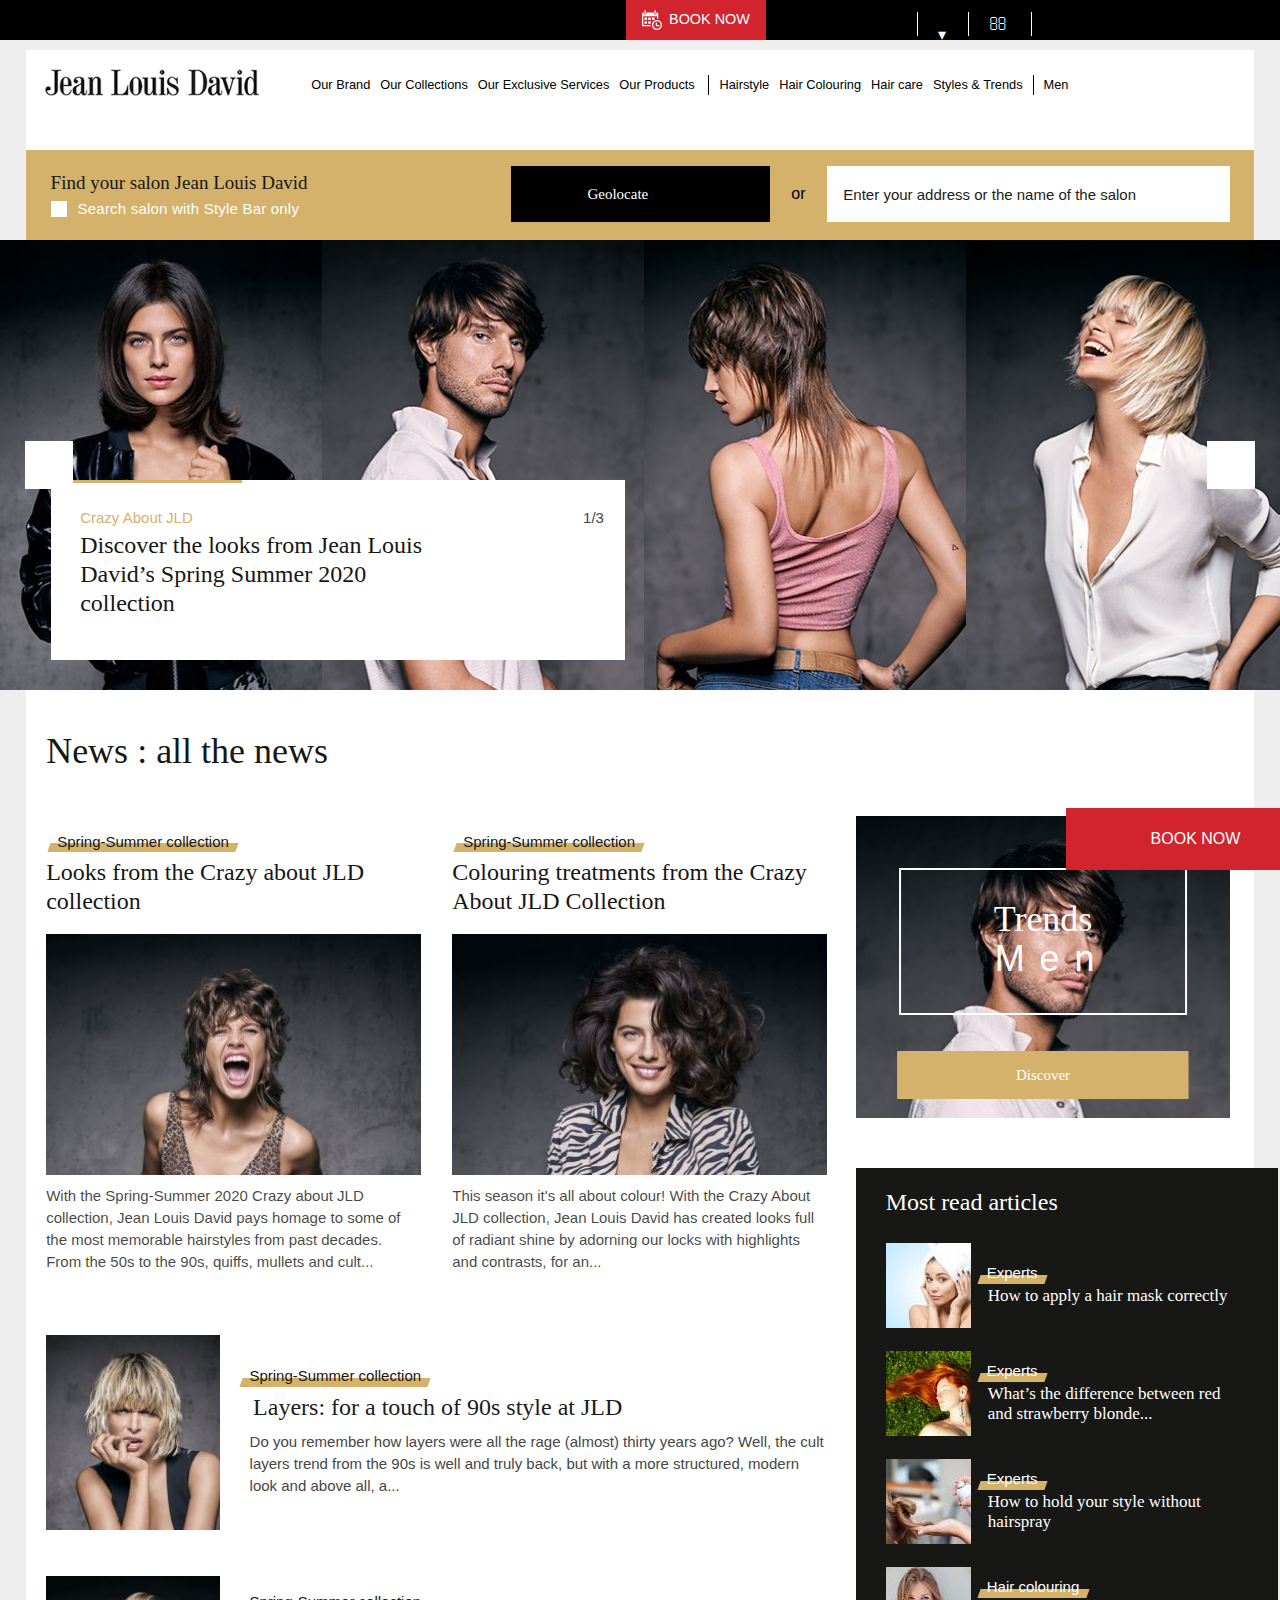
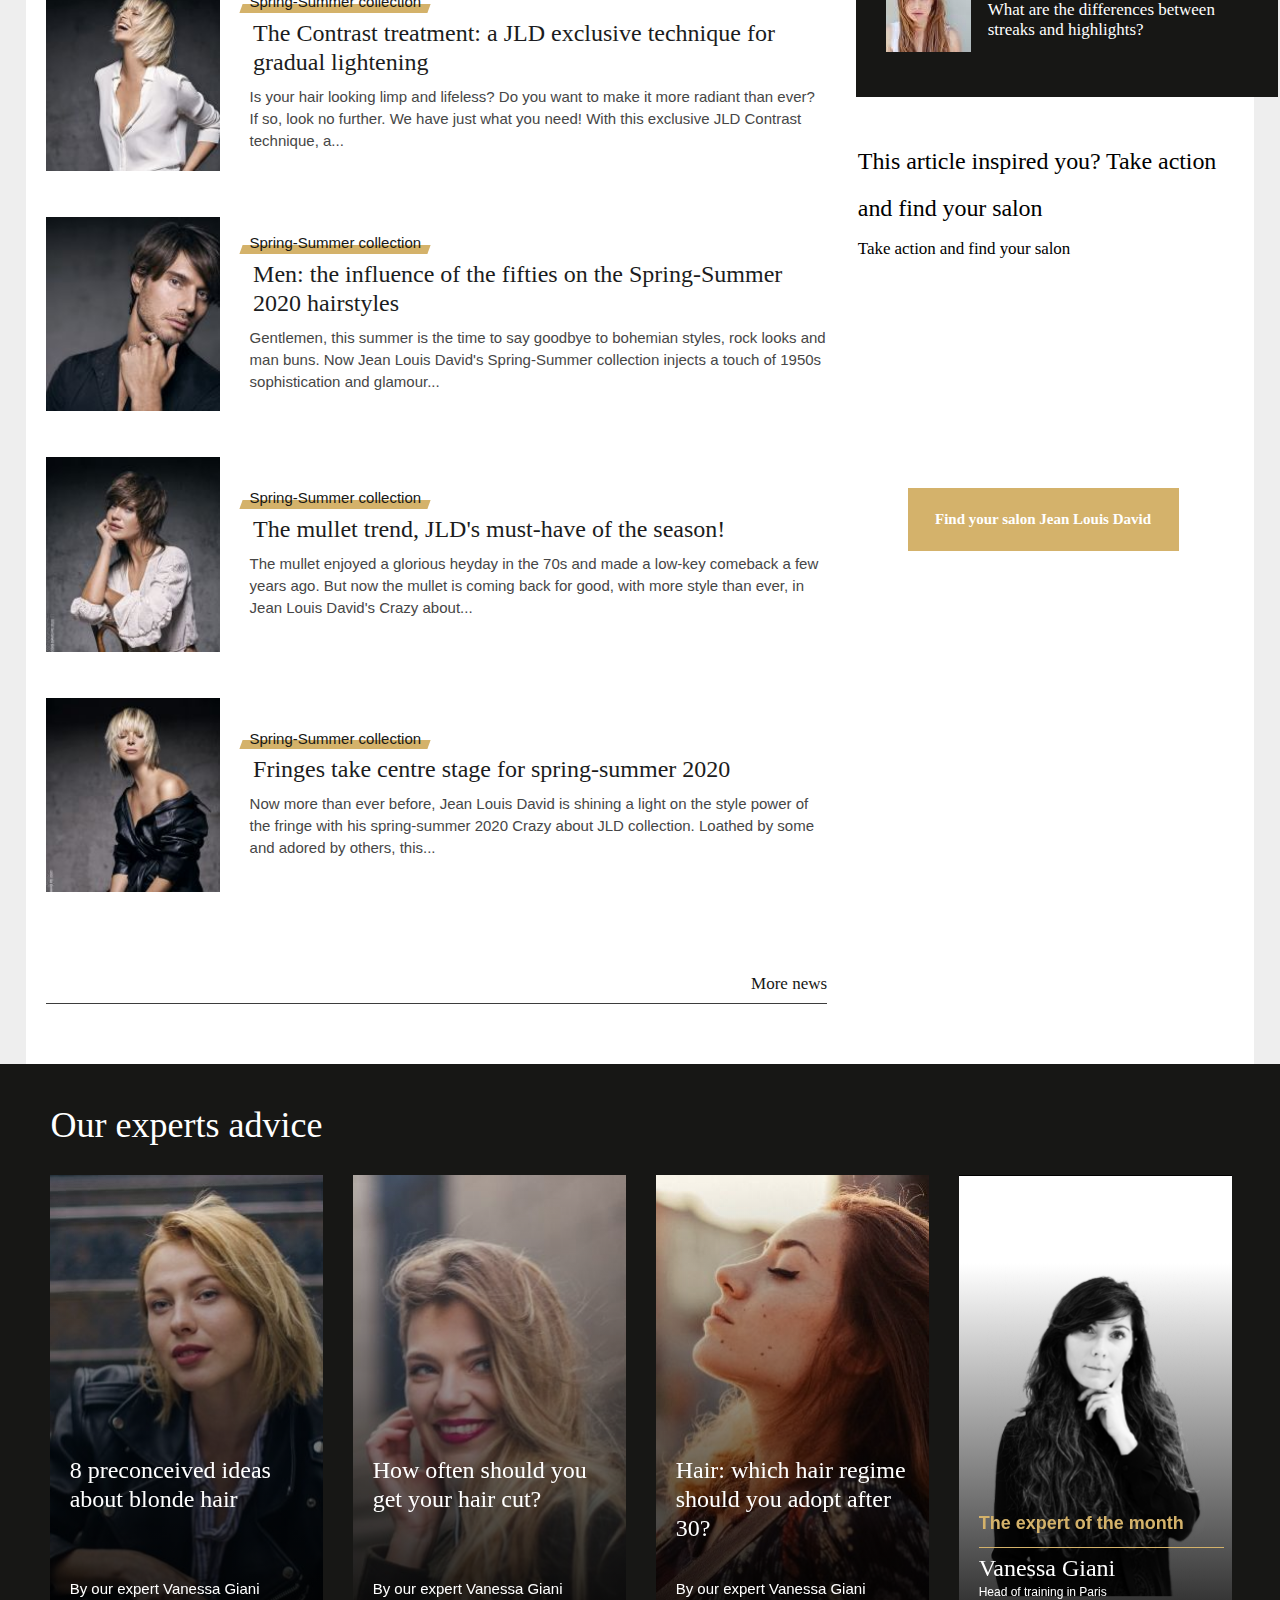
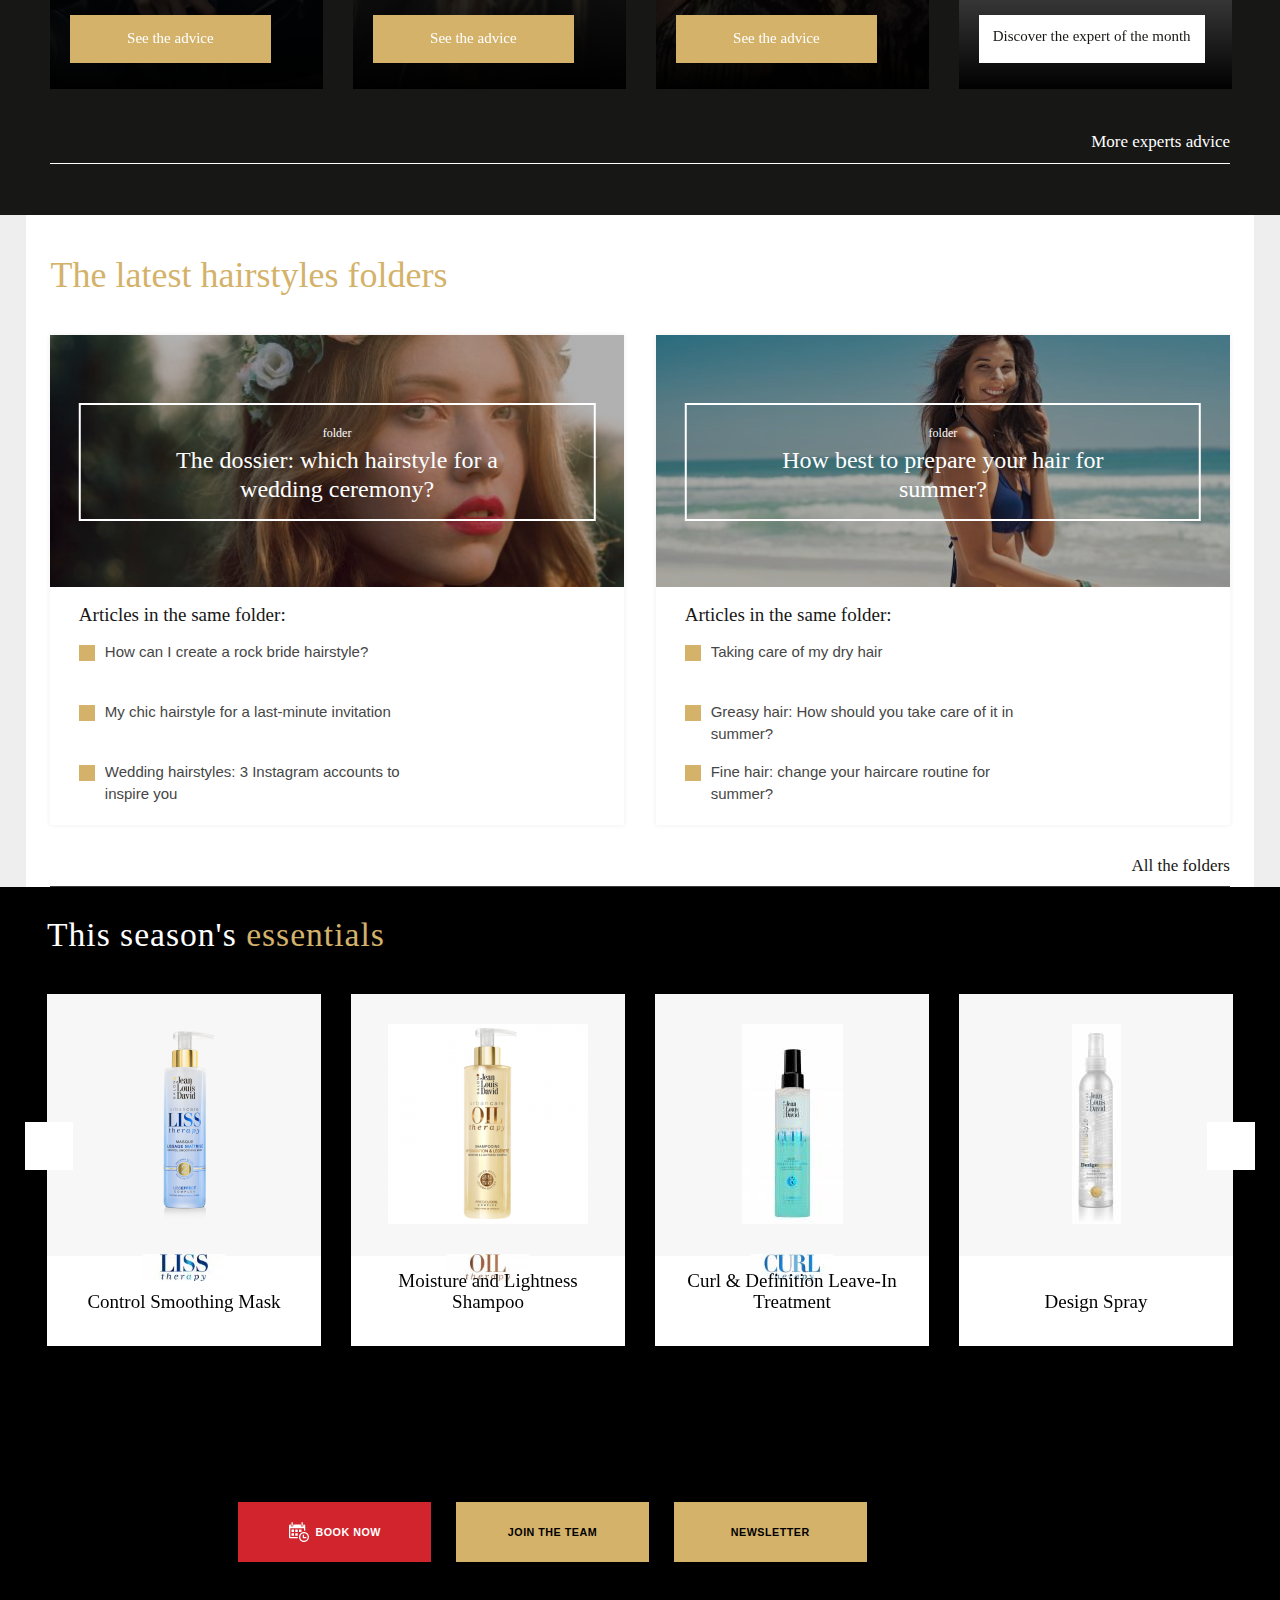
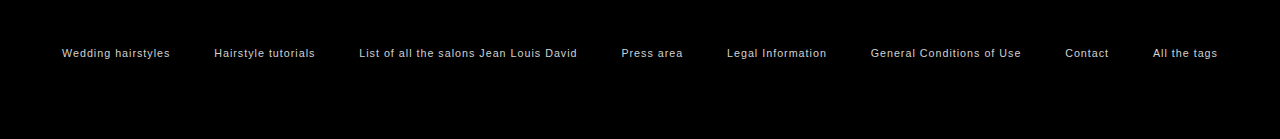
==== commit 062d0e65: "add:some." ====
--- a/index.html
+++ b/index.html
@@ -2,7 +2,7 @@
 <html lang="en_US" prefix="og: http://ogp.me/ns# fb: http://ogp.me/ns/fb#">
 <head>
     <title>Jean Louis David - your expert hairdresser</title>
-
+    <script src="https://use.fontawesome.com/db3eb88126.js"></script>
     <meta name="description"
           content="Discover our expert advice right here at Jean Louis David: haircare, trends and new collections. Book your salon appointment now to take advantage of our treatments and services"/>
     <meta name="keywords" content=""/>
@@ -646,7 +646,8 @@
                     <img src="https://static1.jeanlouisdavid.us/articles/3/35/3/@/9750-jean-louis-david-hair-salon-article_thumbnail_small-1.jpg"
                          alt="Our DNA"/>
 
-                    <div class="border"><img src="img/9750-jean-louis-david-hair-salon-article_thumbnail_small-1.jpg"></div>
+                    <div class="border"><img
+                            src="img/9750-jean-louis-david-hair-salon-article_thumbnail_small-1.jpg"></div>
                 </div>
             </span></div>
                                                 <div class="infoBlock">
@@ -1707,7 +1708,7 @@
                         <a class="locationButton"></a>
                     </div>
                     <a href="/" class="headerLogoMobileWrapper">
-                        <img src="/web/skins/images/logo.png" class="headerLogoMobile"></a>
+                        <img src="img/logo.png" class="headerLogoMobile"></a>
                     <a class="mobileMenuButton fontAwesome">
                         <span class="fa fa-bars"></span>
                     </a>
@@ -1832,16 +1833,17 @@
                 <div class="carusel">
                     <div class="positionRel">
                         <div class="positionRel hpSlider">
-                                                <span class="hrl [base64] hpSlide positionRel">                <picture>
-                    <source media="(max-width: 640px)"
-                            srcset="https://static1.jeanlouisdavid.us/teasers/3/11/93/@/20869997-0-20869997-2020-03-jld-website-maj-home-looks-header-1280x450-375x225-1.jpg">                    <source
-                                                        media="(max-width: 1023px)"
-                                                        srcset="https://static1.jeanlouisdavid.us/teasers/3/11/93/@/20869997-0-20869997-2020-03-jld-website-maj-home-looks-header-1280x450-768x279-1.jpg">					<img
-                                                        src="https://static1.jeanlouisdavid.us/teasers/3/11/93/@/20869997-0-20869997-2020-03-jld-website-maj-home-looks-header-1280x450-1280x450-1.jpg"
-                                                        alt="">				</picture>
+                            <span class="hrl [base64] hpSlide positionRel">
+                                <picture>
+                                    <source media="(max-width: 640px)"
+                                            srcset="img/20869997-0-20869997-2020-03-jld-website-maj-home-looks-header-1280x450-375x225-1.jpg">
+                                    <source media="(max-width: 1023px)"
+                                            srcset="img/20869997-0-20869997-2020-03-jld-website-maj-home-looks-header-1280x450-768x279-1.jpg"><img
+                                        src="img/20869997-0-20869997-2020-03-jld-website-maj-home-looks-header-1280x450-1280x450-1.jpg"
+                                        alt="">
+                                </picture>
                 <div class="blockInfo blockInfoViewerImg">
-                    <div class="title">
-                        Crazy About JLD
+                    <div class="title">Crazy About JLD
                         <span>Discover the looks from Jean Louis David’s Spring Summer 2020 collection</span>
                     </div>
                     <div class="counter"></div>
@@ -1849,12 +1851,13 @@
                 </div>
                 </span>
                             <span class="hrl [base64] hpSlide positionRel">                <picture>
-                    <source media="(max-width: 640px)"
-                            srcset="https://static1.jeanlouisdavid.us/teasers/2/97/2/@/20870063-0-20870063-jld-ss2020-16-375x225-1.jpg">                    <source
-                                    media="(max-width: 1023px)"
-                                    srcset="https://static1.jeanlouisdavid.us/teasers/2/97/2/@/20870063-0-20870063-jld-ss2020-16-768x279-1.jpg">					<img
-                                    src="https://static1.jeanlouisdavid.us/teasers/2/97/2/@/20870063-0-20870063-jld-ss2020-16-1280x450-1.jpg"
-                                    alt="">				</picture>
+                                <source media="(max-width: 640px)"
+                                        srcset="img/20870063-0-20870063-jld-ss2020-16-375x225-1.jpg">
+                                <source
+                                        media="(max-width: 1023px)"
+                                        srcset="img/20870063-0-20870063-jld-ss2020-16-768x279-1.jpg">
+                                <img src="img/20870063-0-20870063-jld-ss2020-16-1280x450-1.jpg" alt="">
+                            </picture>
                 <div class="blockInfo blockInfoViewerImg">
                     <div class="title">
                         Spring Summer 2020 Collection
@@ -1866,10 +1869,10 @@
                 </span>
                             <span class="hrl 45CBCBC0C21322BA1321B41321B4CCCCCC194D434A49484FC346C24B4AC4464B19C3C21321B4454A46C11EC24A484F491321B4424FC349CBC1C61321B4C34946CB434B1EC2CB4ACB43C2 hpSlide positionRel">                <picture>
                     <source media="(max-width: 640px)"
-                            srcset="https://static1.jeanlouisdavid.us/teasers/8/96/8/@/16345472-0-16345472-180420-03-467-375x225-1.jpg">                    <source
+                            srcset="img/16345472-0-16345472-180420-03-467-375x225-1.jpg">                    <source
                                     media="(max-width: 1023px)"
-                                    srcset="https://static1.jeanlouisdavid.us/teasers/8/96/8/@/16345472-0-16345472-180420-03-467-768x279-1.jpg">					<img
-                                    src="https://static1.jeanlouisdavid.us/teasers/8/96/8/@/16345472-0-16345472-180420-03-467-1280x450-1.jpg"
+                                    srcset="img/16345472-0-16345472-180420-03-467-768x279-1.jpg">					<img
+                                    src="img/16345472-0-16345472-180420-03-467-1280x450-1.jpg"
                                     alt="">				</picture>
                 <div class="blockInfo blockInfoViewerImg">
                     <div class="title">
@@ -1911,13 +1914,16 @@
                                     </div>
 
                                     <span class="hrl 1321B44AC1CB464248431321B4484F4F47C21E44C14F4E1ECB45431E42C14ACDC61E4A414FC3CB1E4D484B1E424F48484342CB464F493F4A2A222420221321B42A">        <picture>
-            <source media="(max-width: 640px)"
-                    srcset="https://static1.jeanlouisdavid.us/articles/3/13/60/3/@/18412-discover-the-jean-louis-david-spring-sum-342x240-1.jpg">            <source
-                                            media="(max-width: 1023px)"
-                                            srcset="https://static1.jeanlouisdavid.us/articles/3/13/60/3/@/18412-discover-the-jean-louis-david-spring-sum-344x240-1.jpg">            <img
-                                            src="https://static1.jeanlouisdavid.us/articles/3/13/60/3/@/18412-discover-the-jean-louis-david-spring-sum-373x240-1.jpg"
-                                            alt="Looks from the Crazy about JLD collection">        </picture>
-    </span>
+                                            <source media="(max-width: 640px)"
+                                                    srcset="img/18412-discover-the-jean-louis-david-spring-sum-342x240-1.jpg">
+                                            <source
+                                                    media="(max-width: 1023px)"
+                                                    srcset="img/18412-discover-the-jean-louis-david-spring-sum-344x240-1.jpg">
+                                            <img
+                                                    src="img/18412-discover-the-jean-louis-david-spring-sum-373x240-1.jpg"
+                                                    alt="Looks from the Crazy about JLD collection">
+                                    </picture>
+                                </span>
                                     <p>With the Spring-Summer 2020 Crazy about JLD collection, Jean Louis David pays
                                         homage to some of the most memorable hairstyles from past decades. From the 50s
                                         to the 90s, quiffs, mullets and cult...</p>
@@ -1933,13 +1939,16 @@
                                     </div>
 
                                     <span class="hrl 1321B44AC1CB464248431321B4424F484FC3C146494C1ECBC1434ACB4E4349CBC21E44C14F4E1ECB45431E42C14ACDC61E4A414FC3CB1E4D484B1E424F48484342CB464F493F4A2A222420201321B42A">        <picture>
-            <source media="(max-width: 640px)"
-                    srcset="https://static1.jeanlouisdavid.us/articles/0/13/60/0/@/18403-trendy-colouring-techniques-for-the-summ-342x240-1.jpg">            <source
-                                            media="(max-width: 1023px)"
-                                            srcset="https://static1.jeanlouisdavid.us/articles/0/13/60/0/@/18403-trendy-colouring-techniques-for-the-summ-344x240-1.jpg">            <img
-                                            src="https://static1.jeanlouisdavid.us/articles/0/13/60/0/@/18403-trendy-colouring-techniques-for-the-summ-373x240-1.jpg"
-                                            alt="Colouring treatments from the Crazy About JLD Collection">        </picture>
-    </span>
+                                        <source media="(max-width: 640px)"
+                                                srcset="img/18403-trendy-colouring-techniques-for-the-summ-342x240-1.jpg">
+                                            <source
+                                                    media="(max-width: 1023px)"
+                                                    srcset="img/18403-trendy-colouring-techniques-for-the-summ-344x240-1.jpg">
+                                            <img
+                                                    src="img/18403-trendy-colouring-techniques-for-the-summ-373x240-1.jpg"
+                                                    alt="Colouring treatments from the Crazy About JLD Collection">
+                                    </picture>
+                                    </span>
                                     <p>This season it's all about colour! With the Crazy About JLD collection, Jean
                                         Louis David has created looks full of radiant shine by adorning our locks with
                                         highlights and contrasts, for an...</p>
@@ -1953,14 +1962,18 @@
                                                              class="borderBlock">
                     <picture>
                         <source media="(max-width: 640px)"
-                                srcset="https://static1.jeanlouisdavid.us/articles/7/13/59/7/@/18397-choose-layers-for-this-summer-85x85-1.jpg">                        <source
-                            media="(max-width: 1023px)"
-                            srcset="https://static1.jeanlouisdavid.us/articles/7/13/59/7/@/18397-choose-layers-for-this-summer-170x150-1.jpg">                        <img
-                            src="https://static1.jeanlouisdavid.us/articles/7/13/59/7/@/18397-choose-layers-for-this-summer-170x190-1.jpg"
-                            alt="Layers: for a touch of 90s style at JLD">                    </picture>
-                    <div class="border"><img src="/web/skins/images/border_line.png"></div>
-                </div>
-            </span></div>
+                                srcset="img/18397-choose-layers-for-this-summer-85x85-1.jpg">
+                        <source
+                                media="(max-width: 1023px)"
+                                srcset="img/18397-choose-layers-for-this-summer-170x150-1.jpg">
+                        <img
+                                src="img/18397-choose-layers-for-this-summer-170x190-1.jpg"
+                                alt="Layers: for a touch of 90s style at JLD">
+                    </picture>
+                    <div class="border"><img src="img/border_line.png"></div>
+                </div>
+            </span>
+                                        </div>
                                         <div class="infoBlock">
                                             <div class="typeInfo">
                                                 Spring-Summer collection
@@ -1985,12 +1998,15 @@
                                                              class="borderBlock">
                     <picture>
                         <source media="(max-width: 640px)"
-                                srcset="https://static1.jeanlouisdavid.us/articles/4/13/59/4/@/18391-the-contrast-technique-85x85-1.jpg">                        <source
-                            media="(max-width: 1023px)"
-                            srcset="https://static1.jeanlouisdavid.us/articles/4/13/59/4/@/18391-the-contrast-technique-170x150-1.jpg">                        <img
-                            src="https://static1.jeanlouisdavid.us/articles/4/13/59/4/@/18391-the-contrast-technique-170x190-1.jpg"
-                            alt="The Contrast treatment: a JLD exclusive technique for gradual lightening">                    </picture>
-                    <div class="border"><img src="/web/skins/images/border_line.png"></div>
+                                srcset="img/18391-the-contrast-technique-85x85-1.jpg">
+                        <source
+                                media="(max-width: 1023px)"
+                                srcset="img/18391-the-contrast-technique-170x150-1.jpg">
+                        <img
+                                src="img/18391-the-contrast-technique-170x190-1.jpg"
+                                alt="The Contrast treatment: a JLD exclusive technique for gradual lightening">
+                    </picture>
+                    <div class="border"><img src="img/border_line.png"></div>
                 </div>
             </span></div>
                                         <div class="infoBlock">
@@ -2018,12 +2034,15 @@
                                                              class="borderBlock">
                     <picture>
                         <source media="(max-width: 640px)"
-                                srcset="https://static1.jeanlouisdavid.us/articles/1/13/59/1/@/18385-men-s-looks-for-spring-summer-2020-85x85-1.jpg">                        <source
-                            media="(max-width: 1023px)"
-                            srcset="https://static1.jeanlouisdavid.us/articles/1/13/59/1/@/18385-men-s-looks-for-spring-summer-2020-170x150-1.jpg">                        <img
-                            src="https://static1.jeanlouisdavid.us/articles/1/13/59/1/@/18385-men-s-looks-for-spring-summer-2020-170x190-1.jpg"
-                            alt="Men: the influence of the fifties on the Spring-Summer 2020 hairstyles">                    </picture>
-                    <div class="border"><img src="/web/skins/images/border_line.png"></div>
+                                srcset="img/18385-men-s-looks-for-spring-summer-2020-85x85-1.jpg">
+                        <source
+                                media="(max-width: 1023px)"
+                                srcset="img/18385-men-s-looks-for-spring-summer-2020-170x150-1.jpg">
+                        <img
+                                src="img/18385-men-s-looks-for-spring-summer-2020-170x190-1.jpg"
+                                alt="Men: the influence of the fifties on the Spring-Summer 2020 hairstyles">
+                    </picture>
+                    <div class="border"><img src="img/border_line.png"></div>
                 </div>
             </span></div>
                                         <div class="infoBlock">
@@ -2051,12 +2070,12 @@
                                                              class="borderBlock">
                     <picture>
                         <source media="(max-width: 640px)"
-                                srcset="https://static1.jeanlouisdavid.us/articles/5/13/58/5/@/18376-the-70s-mullet-85x85-2.jpg">                        <source
+                                srcset="img/18376-the-70s-mullet-85x85-2.jpg">                        <source
                             media="(max-width: 1023px)"
-                            srcset="https://static1.jeanlouisdavid.us/articles/5/13/58/5/@/18376-the-70s-mullet-170x150-2.jpg">                        <img
-                            src="https://static1.jeanlouisdavid.us/articles/5/13/58/5/@/18376-the-70s-mullet-170x190-2.jpg"
+                            srcset="img/18376-the-70s-mullet-170x150-2.jpg">                        <img
+                            src="img/18376-the-70s-mullet-170x190-2.jpg"
                             alt="The mullet trend, JLD&#039;s must-have of the season!">                    </picture>
-                    <div class="border"><img src="/web/skins/images/border_line.png"></div>
+                    <div class="border"><img src="img/border_line.png"></div>
                 </div>
             </span></div>
                                         <div class="infoBlock">
@@ -2083,12 +2102,12 @@
                                                              class="borderBlock">
                     <picture>
                         <source media="(max-width: 640px)"
-                                srcset="https://static1.jeanlouisdavid.us/articles/2/13/58/2/@/18367-the-long-fringe-85x85-2.jpg">                        <source
+                                srcset="img/18367-the-long-fringe-85x85-2.jpg">                        <source
                             media="(max-width: 1023px)"
-                            srcset="https://static1.jeanlouisdavid.us/articles/2/13/58/2/@/18367-the-long-fringe-170x150-2.jpg">                        <img
-                            src="https://static1.jeanlouisdavid.us/articles/2/13/58/2/@/18367-the-long-fringe-170x190-2.jpg"
+                            srcset="img/18367-the-long-fringe-170x150-2.jpg">                        <img
+                            src="img/18367-the-long-fringe-170x190-2.jpg"
                             alt="Fringes take centre stage for spring-summer 2020">                    </picture>
-                    <div class="border"><img src="/web/skins/images/border_line.png"></div>
+                    <div class="border"><img src="img/border_line.png"></div>
                 </div>
             </span></div>
                                         <div class="infoBlock">
@@ -2119,10 +2138,10 @@
                             <div class="item special">
     <span target="_self" class="hrl 1321B4CB4A4C1321B44E43493FCB2B2B1321B42A">        <picture>
             <source media="(max-width: 640px)"
-                    srcset="https://static1.jeanlouisdavid.us/teasers/5/25/@/20869934-0-20869934-2020-03-jld-website-maj-home-push-homme-455x370-343x303-1.jpg">            <source
+                    srcset="img/20869934-0-20869934-2020-03-jld-website-maj-home-push-homme-455x370-343x303-1.jpg">            <source
             media="(max-width: 1023px)"
-            srcset="https://static1.jeanlouisdavid.us/teasers/5/25/@/20869934-0-20869934-2020-03-jld-website-maj-home-push-homme-455x370-402x215-1.jpg">            <img
-            src="https://static1.jeanlouisdavid.us/teasers/5/25/@/20869934-0-20869934-2020-03-jld-website-maj-home-push-homme-455x370-374x303-1.jpg"
+            srcset="img/20869934-0-20869934-2020-03-jld-website-maj-home-push-homme-455x370-402x215-1.jpg">            <img
+            src="img/20869934-0-20869934-2020-03-jld-website-maj-home-push-homme-455x370-374x303-1.jpg"
             alt="">        </picture>
 
         <div class="textBanner">
@@ -2139,9 +2158,9 @@
                             <div class="articlePreviewBlock">
                                 <div class="articlePreview" data-tracking-label="How to apply a hair mask correctly">
 	<span class="hrl 1321B44AC1CB464248431321B4454FCC1ECB4F1E4AC0C048C61E4A1E454A46C11E4E4AC2471E424FC1C14342CB48C63F4A262B251321B42A articleThumbnail">        <img
-            src="https://static1.jeanlouisdavid.us/articles/8/94/8/@/1928-masque1-article_preview-1.jpg"
+            src="img/1928-masque1-article_preview-1.jpg"
             alt="How to apply a hair mask correctly">
-        <div class="border"><img src="/web/skins/images/border_line.png"></div>
+        <div class="border"><img src="img/border_line.png"></div>
     </span>
                                     <div class="articleDescription">
                                         <p class="category">
@@ -2158,9 +2177,9 @@
                                 <div class="articlePreview"
                                      data-tracking-label="What’s the difference between red and strawberry blonde hair?">
 	<span class="hrl 1321B44AC1CB464248431321B4CC454ACBC21ECB45431E4B46444443C1434942431E4143CBCC4343491EC1434B1E4A494B1EC2CBC14ACC4143C1C1C61E41484F494B431E454A46C13F4A232A26251321B42A articleThumbnail">        <img
-            src="https://static1.jeanlouisdavid.us/articles/8/51/98/@/6178-sem01-conseil-roux-article_preview-1.jpg"
+            src="img/6178-sem01-conseil-roux-article_preview-1.jpg"
             alt="What’s the difference between red and strawberry blonde hair?">
-        <div class="border"><img src="/web/skins/images/border_line.png"></div>
+        <div class="border"><img src="img/border_line.png"></div>
     </span>
                                     <div class="articleDescription">
                                         <p class="category">
@@ -2177,9 +2196,9 @@
                                 <div class="articlePreview"
                                      data-tracking-label="How to hold your style without hairspray">
 	<span class="hrl 1321B44AC1CB464248431321B4454FCC1ECB4F1E454F484B1EC64FC3C11EC2CBC648431ECC46CB454FC3CB1E454A46C1C2C0C14AC63F4A232A22221321B42A articleThumbnail">        <img
-            src="https://static1.jeanlouisdavid.us/articles/3/51/33/@/6113-sem52-conseil-cheveuxsanslaque-article_preview-1.jpg"
+            src="img/6113-sem52-conseil-cheveuxsanslaque-article_preview-1.jpg"
             alt="How to hold your style without hairspray">
-        <div class="border"><img src="/web/skins/images/border_line.png"></div>
+        <div class="border"><img src="img/border_line.png"></div>
     </span>
                                     <div class="articleDescription">
                                         <p class="category">
@@ -2196,9 +2215,9 @@
                                 <div class="articlePreview"
                                      data-tracking-label="What are the differences between streaks and highlights?">
 	<span class="hrl 1321B44AC1CB464248431321B4CC454ACB1E4AC1431ECB45431E4B46444443C143494243C21E4143CBCC4343491EC2CBC1434A47C21E4A494B1E45464C4548464C45CBC23F4A262A26241321B42A articleThumbnail">        <img
-            src="https://static1.jeanlouisdavid.us/articles/6/91/96/@/10686-what-are-the-differences-between-article_preview-1.jpg"
+            src="img/10686-what-are-the-differences-between-article_preview-1.jpg"
             alt="What are the differences between streaks and highlights?">
-        <div class="border"><img src="/web/skins/images/border_line.png"></div>
+        <div class="border"><img src="img/border_line.png"></div>
     </span>
                                     <div class="articleDescription">
                                         <p class="category">
@@ -2229,8 +2248,11 @@
 
                                     <div class="search-field">
                                         <div id="search-form">
-                                                                                                                                                    <span class="hrl 1321B4454A46C11EC24A484F491321B44446494B1EC64FC3C11E454A46C14BC143C2C243C1 geolocate-btn buttonGold">                                        Find your salon Jean Louis David
-                                    </span></div>
+
+                                            <span class="hrl 1321B4454A46C11EC24A484F491321B44446494B1EC64FC3C11E454A46C14BC143C2C243C1 geolocate-btn buttonGold">
+                                                Find your salon Jean Louis David
+                                    </span>
+                                        </div>
                                     </div>
                                 </div>
                             </div>
@@ -2248,17 +2270,20 @@
 
                         <div class="adviceCarousel clearfix">
                             <div class="advice ">
-    <span class="hrl 1321B44AC1CB464248431321B4251EC0C143424F49424346C4434B1E464B434AC21E4A414FC3CB1E41484F494B431E454A46C13F4A2A2122202C1321B42A">        <div
-            class="carousel-block">
+    <span class="hrl 1321B44AC1CB464248431321B4251EC0C143424F49424346C4434B1E464B434AC21E4A414FC3CB1E41484F494B431E454A46C13F4A2A2122202C1321B42A">
+        <div class="carousel-block">
             <div class="blockGradient">
                 <picture>
                     <source media="(max-width: 640px)"
-                            srcset="https://static1.jeanlouisdavid.us/teasers/1/67/1/@/19544807-0-19544807-16247-put-an-end-to-prejudices-about-blonde-ha-268x515-2.jpg">                    <source
-                        media="(max-width: 1023px)"
-                        srcset="https://static1.jeanlouisdavid.us/teasers/1/67/1/@/19544807-0-19544807-16247-put-an-end-to-prejudices-about-blonde-ha-284x481-2.jpg">                    <img
-                        class="grayscale"
-                        src="https://static1.jeanlouisdavid.us/teasers/1/67/1/@/19544807-0-19544807-16247-put-an-end-to-prejudices-about-blonde-ha-274x515-2.jpg"
-                        alt="8 preconceived ideas about blonde hair">                </picture>
+                            srcset="img/19544807-0-19544807-16247-put-an-end-to-prejudices-about-blonde-ha-268x515-2.jpg">
+                    <source
+                            media="(max-width: 1023px)"
+                            srcset="img/19544807-0-19544807-16247-put-an-end-to-prejudices-about-blonde-ha-284x481-2.jpg">
+                    <img
+                            class="grayscale"
+                            src="img/19544807-0-19544807-16247-put-an-end-to-prejudices-about-blonde-ha-274x515-2.jpg"
+                            alt="8 preconceived ideas about blonde hair">
+                </picture>
 
                 <div class="gradient"></div>
             </div>
@@ -2276,12 +2301,15 @@
             <div class="blockGradient">
                 <picture>
                     <source media="(max-width: 640px)"
-                            srcset="https://static1.jeanlouisdavid.us/teasers/6/67/6/@/19544825-0-19544825-16272-find-out-the-ideal-frequency-for-getting-268x515-2.jpg">                    <source
-                        media="(max-width: 1023px)"
-                        srcset="https://static1.jeanlouisdavid.us/teasers/6/67/6/@/19544825-0-19544825-16272-find-out-the-ideal-frequency-for-getting-284x481-2.jpg">                    <img
-                        class="grayscale"
-                        src="https://static1.jeanlouisdavid.us/teasers/6/67/6/@/19544825-0-19544825-16272-find-out-the-ideal-frequency-for-getting-274x515-2.jpg"
-                        alt="How often should you get your hair cut?">                </picture>
+                            srcset="img/19544825-0-19544825-16272-find-out-the-ideal-frequency-for-getting-268x515-2.jpg">
+                    <source
+                            media="(max-width: 1023px)"
+                            srcset="img/19544825-0-19544825-16272-find-out-the-ideal-frequency-for-getting-284x481-2.jpg">
+                    <img
+                            class="grayscale"
+                            src="img/19544825-0-19544825-16272-find-out-the-ideal-frequency-for-getting-274x515-2.jpg"
+                            alt="How often should you get your hair cut?">
+                </picture>
 
                 <div class="gradient"></div>
             </div>
@@ -2299,17 +2327,20 @@
             <div class="blockGradient">
                 <picture>
                     <source media="(max-width: 640px)"
-                            srcset="https://static1.jeanlouisdavid.us/teasers/1/68/1/@/19544834-0-19544834-16282-how-you-should-alter-your-hair-regime-af-268x515-2.jpg">                    <source
-                        media="(max-width: 1023px)"
-                        srcset="https://static1.jeanlouisdavid.us/teasers/1/68/1/@/19544834-0-19544834-16282-how-you-should-alter-your-hair-regime-af-284x481-2.jpg">                    <img
-                        class="grayscale"
-                        src="https://static1.jeanlouisdavid.us/teasers/1/68/1/@/19544834-0-19544834-16282-how-you-should-alter-your-hair-regime-af-274x515-2.jpg"
-                        alt="Hair: which hair regime should you adopt after 30?">                </picture>
+                            srcset="img/19544834-0-19544834-16282-how-you-should-alter-your-hair-regime-af-268x515-2.jpg">
+                    <source media="(max-width: 1023px)"
+                            srcset="img/19544834-0-19544834-16282-how-you-should-alter-your-hair-regime-af-284x481-2.jpg">
+                    <img class="grayscale"
+                         src="img/19544834-0-19544834-16282-how-you-should-alter-your-hair-regime-af-274x515-2.jpg"
+                         alt="Hair: which hair regime should you adopt after 30?">
+                </picture>
 
                 <div class="gradient"></div>
             </div>
                             <div class="info">
-                    <a href="/article/hair-which-hair-regime-should-you-adopt-after-30_a12342/1" class="title"><span>Hair: which hair regime should you adopt after 30?</span></a>
+                    <a href="/article/hair-which-hair-regime-should-you-adopt-after-30_a12342/1" class="title">
+                        <span>Hair: which hair regime should you adopt after 30?</span>
+                    </a>
                     <p>By our expert Vanessa Giani</p>
                     <p class="button">See the advice</p>
                 </div>
@@ -2317,17 +2348,21 @@
         </div>
     </span></div>
                             <div class="advice expert-info">
-    <span class="hrl 1321B443C5C043C1CBC21321B4C44A4943C2C24A1E4C464A49463FCB2C231321B42A">        <div
-            class="carousel-block">
+    <span class="hrl 1321B443C5C043C1CBC21321B4C44A4943C2C24A1E4C464A49463FCB2C231321B42A">
+        <div
+                class="carousel-block">
             <div class="blockGradient">
                 <picture>
                     <source media="(max-width: 640px)"
-                            srcset="https://static1.jeanlouisdavid.us/teasers/5/45/@/12963937-0-75-55ccc4b9c7e7a-tag-expert-thumbnail-1-268x515-1.png">                    <source
-                        media="(max-width: 1023px)"
-                        srcset="https://static1.jeanlouisdavid.us/teasers/5/45/@/12963937-0-75-55ccc4b9c7e7a-tag-expert-thumbnail-1-284x481-1.png">                    <img
-                        class="grayscale"
-                        src="https://static1.jeanlouisdavid.us/teasers/5/45/@/12963937-0-75-55ccc4b9c7e7a-tag-expert-thumbnail-1-274x515-1.png"
-                        alt="Head of training in Paris">                </picture>
+                            srcset="img/12963937-0-75-55ccc4b9c7e7a-tag-expert-thumbnail-1-268x515-1.png">
+                    <source
+                            media="(max-width: 1023px)"
+                            srcset="img/12963937-0-75-55ccc4b9c7e7a-tag-expert-thumbnail-1-284x481-1.png">
+                    <img
+                            class="grayscale"
+                            src="img/12963937-0-75-55ccc4b9c7e7a-tag-expert-thumbnail-1-274x515-1.png"
+                            alt="Head of training in Paris">
+                </picture>
 
                 <div class="gradient"></div>
             </div>
@@ -2348,12 +2383,15 @@
             <div class="blockGradient">
                 <picture>
                     <source media="(max-width: 640px)"
-                            srcset="https://static1.jeanlouisdavid.us/teasers/6/68/6/@/19544846-0-19544846-16317-find-the-perfect-shade-of-blonde-for-thi-268x515-1.jpg">                    <source
-                        media="(max-width: 1023px)"
-                        srcset="https://static1.jeanlouisdavid.us/teasers/6/68/6/@/19544846-0-19544846-16317-find-the-perfect-shade-of-blonde-for-thi-284x481-1.jpg">                    <img
-                        class="grayscale"
-                        src="https://static1.jeanlouisdavid.us/teasers/6/68/6/@/19544846-0-19544846-16317-find-the-perfect-shade-of-blonde-for-thi-274x515-1.jpg"
-                        alt="Hair colouring: which shade of blonde to go for in autumn?">                </picture>
+                            srcset="img/19544846-0-19544846-16317-find-the-perfect-shade-of-blonde-for-thi-268x515-1.jpg">
+                    <source
+                            media="(max-width: 1023px)"
+                            srcset="img/19544846-0-19544846-16317-find-the-perfect-shade-of-blonde-for-thi-284x481-1.jpg">
+                    <img
+                            class="grayscale"
+                            src="img/19544846-0-19544846-16317-find-the-perfect-shade-of-blonde-for-thi-274x515-1.jpg"
+                            alt="Hair colouring: which shade of blonde to go for in autumn?">
+                    </picture>
 
                 <div class="gradient"></div>
             </div>
@@ -2364,20 +2402,25 @@
                     <p class="button">See the advice</p>
                 </div>
 
-        </div>
-    </span></div>
+             </div>
+            </span>
+                            </div>
                             <div class="advice ">
-    <span class="hrl 1321B44AC1CB464248431321B4CC454ACB1EC21E49C34B431E454A46C11E424F484FC3C146494C3F4A2A212A2C2C1321B42A">        <div
-            class="carousel-block">
-            <div class="blockGradient">
-                <picture>
-                    <source media="(max-width: 640px)"
-                            srcset="https://static1.jeanlouisdavid.us/teasers/1/69/1/@/19544852-0-19544852-16102-find-out-more-about-the-most-natural-hai-268x515-2.jpg">                    <source
-                        media="(max-width: 1023px)"
-                        srcset="https://static1.jeanlouisdavid.us/teasers/1/69/1/@/19544852-0-19544852-16102-find-out-more-about-the-most-natural-hai-284x481-2.jpg">                    <img
-                        class="grayscale"
-                        src="https://static1.jeanlouisdavid.us/teasers/1/69/1/@/19544852-0-19544852-16102-find-out-more-about-the-most-natural-hai-274x515-2.jpg"
-                        alt="What&#039;s nude hair colouring?">                </picture>
+                     <span class="hrl 1321B44AC1CB464248431321B4CC454ACB1EC21E49C34B431E454A46C11E424F484FC3C146494C3F4A2A212A2C2C1321B42A">
+                            <div
+                                    class="carousel-block">
+                    <div class="blockGradient">
+                        <picture>
+                            <source media="(max-width: 640px)"
+                                    srcset="img/19544852-0-19544852-16102-find-out-more-about-the-most-natural-hai-268x515-2.jpg">
+                            <source
+                                    media="(max-width: 1023px)"
+                                    srcset="img/19544852-0-19544852-16102-find-out-more-about-the-most-natural-hai-284x481-2.jpg">
+                            <img
+                                    class="grayscale"
+                                    src="img/19544852-0-19544852-16102-find-out-more-about-the-most-natural-hai-274x515-2.jpg"
+                                    alt="What&#039;s nude hair colouring?">
+                        </picture>
 
                 <div class="gradient"></div>
             </div>
@@ -2390,28 +2433,35 @@
         </div>
     </span></div>
                             <div class="advice ">
-    <span class="hrl 1321B44AC1CB464248431321B44E43491E4AC3CBC34E491E454A46C1C2CBC64843C23F4A2A202C262A1321B42A">        <div
-            class="carousel-block">
+    <span class="hrl 1321B44AC1CB464248431321B44E43491E4AC3CBC34E491E454A46C1C2CBC64843C23F4A2A202C262A1321B42A">
+        <div
+                class="carousel-block">
             <div class="blockGradient">
                 <picture>
                     <source media="(max-width: 640px)"
-                            srcset="https://static1.jeanlouisdavid.us/teasers/6/69/6/@/19544855-0-19544855-13731-men-autumn-hairstyles-268x515-1.jpg">                    <source
-                        media="(max-width: 1023px)"
-                        srcset="https://static1.jeanlouisdavid.us/teasers/6/69/6/@/19544855-0-19544855-13731-men-autumn-hairstyles-284x481-1.jpg">                    <img
-                        class="grayscale"
-                        src="https://static1.jeanlouisdavid.us/teasers/6/69/6/@/19544855-0-19544855-13731-men-autumn-hairstyles-274x515-1.jpg"
-                        alt="Men: autumn hairstyles">                </picture>
+                            srcset="img/19544855-0-19544855-13731-men-autumn-hairstyles-268x515-1.jpg">
+                    <source
+                            media="(max-width: 1023px)"
+                            srcset="img/19544855-0-19544855-13731-men-autumn-hairstyles-284x481-1.jpg">
+                    <img
+                            class="grayscale"
+                            src="img/19544855-0-19544855-13731-men-autumn-hairstyles-274x515-1.jpg"
+                            alt="Men: autumn hairstyles">
+                </picture>
 
                 <div class="gradient"></div>
             </div>
                             <div class="info">
-                    <a href="/article/men-autumn-hairstyles_a10791/1" class="title"><span>Men: autumn hairstyles</span></a>
+                    <a href="/article/men-autumn-hairstyles_a10791/1" class="title">
+                        <span>Men: autumn hairstyles</span>
+                    </a>
                     <p>By our expert Vanessa Giani</p>
                     <p class="button">See the advice</p>
                 </div>
 
         </div>
-    </span></div>
+    </span>
+                            </div>
                         </div>
 
                         <div class="wide78 padding">
@@ -2433,11 +2483,12 @@
                                     <div class="imgWrap">
                                         <picture>
                                             <source media="(max-width: 640px)"
-                                                    srcset="https://static1.jeanlouisdavid.us/articles/3/13/52/3/@/18203-porque-cada-gran-ocasion-tiene-su-peinad-344x253-3.jpg">
+                                                    srcset="img/18203-porque-cada-gran-ocasion-tiene-su-peinad-344x253-3.jpg">
                                             <source media="(max-width: 1023px)"
-                                                    srcset="https://static1.jeanlouisdavid.us/articles/3/13/52/3/@/18203-porque-cada-gran-ocasion-tiene-su-peinad-344x253-3.jpg">
-                                            <img src="https://static1.jeanlouisdavid.us/articles/3/13/52/3/@/18203-porque-cada-gran-ocasion-tiene-su-peinad-576x253-3.jpg"
-                                                 alt="The dossier: which hairstyle for a wedding ceremony?"></picture>
+                                                    srcset="img/18203-porque-cada-gran-ocasion-tiene-su-peinad-344x253-3.jpg">
+                                            <img src="img/18203-porque-cada-gran-ocasion-tiene-su-peinad-576x253-3.jpg"
+                                                 alt="The dossier: which hairstyle for a wedding ceremony?">
+                                        </picture>
                                         <span class="hrl 1321B4444F484B43C11321B4CB45431E4B4FC2C24643C11ECC454642451E454A46C1C2CBC648431E444FC11E4A1ECC434B4B46494C1E4243C1434E4F49C63F4B2A222321221321B42A">                <div
                                                 class="striped">
                     <div class="white">
@@ -2445,7 +2496,8 @@
                         <a class="labelName" href="/folder/the-dossier-which-hairstyle-for-a-wedding-ceremony_d13523/1">The dossier: which hairstyle for a wedding ceremony?</a>
                     </div>
                 </div>
-            </span></div>
+            </span>
+                                    </div>
                                     <p class="description">Articles in the same folder:</p>
                                     <ul>
                                         <li><a href="/article/how-can-i-create-a-rock-bride-hairstyle_a10413/1">How can
@@ -2465,11 +2517,12 @@
                                     <div class="imgWrap">
                                         <picture>
                                             <source media="(max-width: 640px)"
-                                                    srcset="https://static1.jeanlouisdavid.us/articles/2/13/50/2/@/18182-your-hair-will-be-grateful-for-these-top-344x253-2.jpg">
+                                                    srcset="img/18182-your-hair-will-be-grateful-for-these-top-344x253-2.jpg">
                                             <source media="(max-width: 1023px)"
-                                                    srcset="https://static1.jeanlouisdavid.us/articles/2/13/50/2/@/18182-your-hair-will-be-grateful-for-these-top-344x253-2.jpg">
-                                            <img src="https://static1.jeanlouisdavid.us/articles/2/13/50/2/@/18182-your-hair-will-be-grateful-for-these-top-576x253-2.jpg"
-                                                 alt="How best to prepare your hair for summer?"></picture>
+                                                    srcset="img/18182-your-hair-will-be-grateful-for-these-top-344x253-2.jpg">
+                                            <img src="img/18182-your-hair-will-be-grateful-for-these-top-576x253-2.jpg"
+                                                 alt="How best to prepare your hair for summer?">
+                                        </picture>
                                         <span class="hrl 1321B4444F484B43C11321B4454FCC1E4143C2CB1ECB4F1EC0C143C04AC1431EC64FC3C11E454A46C11E444FC11EC2C34E4E43C13F4B2A222320211321B42A">                <div
                                                 class="striped">
                     <div class="white">
@@ -2477,7 +2530,8 @@
                         <a class="labelName" href="/folder/how-best-to-prepare-your-hair-for-summer_d13502/1">How best to prepare your hair for summer?</a>
                     </div>
                 </div>
-            </span></div>
+            </span>
+                                    </div>
                                     <p class="description">Articles in the same folder:</p>
                                     <ul>
                                         <li><a href="/article/taking-care-of-my-dry-hair_a878/1">Taking care of my dry
@@ -2490,8 +2544,10 @@
                                                 hair: change your haircare routine for summer?</a></li>
                                     </ul>
 
-                                    <span class="hrl 1321B4444F484B43C11321B4454FCC1E4143C2CB1ECB4F1EC0C143C04AC1431EC64FC3C11E454A46C11E444FC11EC2C34E4E43C13F4B2A222320211321B42A more">        More articles
-        </span></div>
+                                    <span class="hrl 1321B4444F484B43C11321B4454FCC1E4143C2CB1ECB4F1EC0C143C04AC1431EC64FC3C11E454A46C11E444FC11EC2C34E4E43C13F4B2A222320211321B42A more">
+                                        More articles
+                                    </span>
+                                </div>
                             </div>
                         </div>
                         <a href="/folders" class="buttonView"><p>All the folders</p></a>
@@ -2499,63 +2555,6 @@
                 </div>
             </div>
 
-            <div id="expertBlock" class="hpExpertBlock">
-                <div class="wide78">
-                    <div class="mainPadding">
-                        <div class="grids">
-                            <div class="col">
-                                                        <span class="hrl 1321B44AC1CB464248431321B4C2CBC14343CBC2CBC648431EC2454FC3484B1EC64FC31E4B4AC1431ECB4F1ECBC1C61ECB45431E414FCC481E42C3CB3F4A2A202B22251321B42A">    <h2
-                                                                class="titleMobile">Streetstyle</h2>
-    <div class="blockStyle">
-        <h2 class="title">Streetstyle</h2>
-        <a href="/article/streetstyle-should-you-dare-to-try-the-bowl-cut_a10438/1">Streetstyle: should you dare to try the bowl cut?</a>
-    </div>
-    <div class="imgStyle">
-        <div class="borderWrapStyle">
-            <picture>
-                <source media="(max-width: 640px)"
-                        srcset="https://static1.jeanlouisdavid.us/teasers/5/75/5/@/12963967-0-12963967-13223-ice-blonde-and-a-bowl-cut-the-perfect-c-orig-1-343x343-1.jpg">                <source
-                    media="(max-width: 1023px)"
-                    srcset="https://static1.jeanlouisdavid.us/teasers/5/75/5/@/12963967-0-12963967-13223-ice-blonde-and-a-bowl-cut-the-perfect-c-orig-1-403x566-1.jpg">                <img
-                    src="https://static1.jeanlouisdavid.us/teasers/5/75/5/@/12963967-0-12963967-13223-ice-blonde-and-a-bowl-cut-the-perfect-c-orig-1-670x537-1.jpg"
-                    alt="Streetstyle: should you dare to try the bowl cut?">            </picture>
-        </div>
-        <div class="borderOnHoverStyle"><img src="/web/skins/images/bigroll.png"/></div>
-        <div class="decouvrezStyle">Discover</div>
-    </div>
-</span></div>
-                            <div class="col">
-
-                                <div class="blockVideo hpArticleBlock" data-index="8">
-                                    <div class="bgBlack">
-                                        <a href="/videos"><h2 class="title">JLD <span>Live</span></h2></a>
-                                    </div>
-                                    <div class="blockPreview">
-        <span class="hrl 1321B44AC1CB464248431321B4424F484FC3C146494C1ECBC1434ACB4E4349CBC21E44C14F4E1ECB45431E42C14ACDC61E4A414FC3CB1E4D484B1E424F48484342CB464F493F4A2A222420201321B42A">            <picture>
-                <source media="(max-width: 640px)"
-                        srcset="https://static1.jeanlouisdavid.us/teasers/0/11/90/@/20869904-0-20869904-2020-03-jld-website-maj-home-looks-header-1280x450-375x240-1.jpg">                <source
-                media="(max-width: 1023px)"
-                srcset="https://static1.jeanlouisdavid.us/teasers/0/11/90/@/20869904-0-20869904-2020-03-jld-website-maj-home-looks-header-1280x450-301x196-1.jpg">                <img
-                src="https://static1.jeanlouisdavid.us/teasers/0/11/90/@/20869904-0-20869904-2020-03-jld-website-maj-home-looks-header-1280x450-372x221-1.jpg"
-                alt="Colouring treatments from the Crazy About JLD Collection">            </picture>
-            <div class="iconPlay"></div>
-        </span></div>
-                                    <div class="bgBlack paddingBottom">
-                                        <a href="/article/colouring-treatments-from-the-crazy-about-jld-collection_a13600/1"
-                                           class="title2">Colouring treatments from the Crazy About JLD Collection</a>
-
-                                        <p>This season it&#039;s all about colour! </p>
-
-                                        <div class="more-wrapper">
-            <span class="hrl C4464B434FC2 more">                <div class="more">More videos</div>
-            </span></div>
-                                    </div>
-                                </div>
-                            </div>
-                        </div>
-                    </div>
-                </div>
-            </div>
 
             <div id="shopBlock" class="wide78 clearfix">
                 <div class="mainPadding">
@@ -2565,62 +2564,69 @@
                     <div class="carousel-wrapper">
                         <div class="carousel-items">
                             <div class="carousel-block">
-        <span class="hrl 1321B4C0C14F4BC342CBC21321B4424F49CBC14F481EC24E4F4FCB4546494C1E4E4AC2473FC0212A2C1321B42A">        <img
-                src="https://static1.jeanlouisdavid.us/products/7/21/7/@/217--product_teaser-1.png"
-                alt="&lt;p class=&quot;Grillemoyenne21&quot;&gt;Controlled Straightening: thanks to its silk protein agents and cotton oil, this shampoo-accompanying mask prolongs the effect of the Liss Therapy Rituel to obtain maximum hair strength. It provides hair with softness and shine. The hair regains its slick silky feel, styling is made easy, and its volume and kinks are brought under control for longer periods of time.&lt;/p&gt;
-&lt;p class=&quot;Grillemoyenne21&quot;&gt;200ml&lt;/p&gt;" class="thumb"/>
+        <span class="hrl 1321B4C0C14F4BC342CBC21321B4424F49CBC14F481EC24E4F4FCB4546494C1E4E4AC2473FC0212A2C1321B42A">
+            <img src="img/217--product_teaser-1.png"
+                 alt="&lt;p class=&quot;Grillemoyenne21&quot;&gt;Controlled Straightening: thanks to its silk protein agents and cotton oil, this shampoo-accompanying mask prolongs the effect of the Liss Therapy Rituel to obtain maximum hair strength. It provides hair with softness and shine. The hair regains its slick silky feel, styling is made easy, and its volume and kinks are brought under control for longer periods of time.&lt;/p&gt;
+                    &lt;p class=&quot;Grillemoyenne21&quot;&gt;200ml&lt;/p&gt;" class="thumb"/>
     <span class="hrl 1321B4C0C14F4BC342CBC21321B4424F49CBC14F481EC24E4F4FCB4546494C1E4E4AC2473FC0212A2C1321B42A popUp"
-          target="_blank"><p>Discover it</p></span>            <img
-                    src="https://static1.jeanlouisdavid.us/productLine/7/97/@/97-560942b500331-productline_small-1.jpg"
+          target="_blank"><p>Discover it</p></span>
+            <img
+                    src="img/97-560942b500331-productline_small-1.jpg"
                     class="productLogo" alt=""/>
             <h3>Control Smoothing Mask</h3>
     </span></div>
                             <div class="carousel-block">
-        <span class="hrl 1321B4C0C14F4BC342CBC21321B44E4F46C2CBC3C1431E4A494B1E48464C45CB4943C2C21EC2454A4EC04F4F3FC0231321B42A">        <img
-                src="https://static1.jeanlouisdavid.us/products/5/5/@/5--product_teaser-2.png"
-                alt="&lt;p&gt;This shampoo combines the benefits of three precious oils: Argan, Jojoba, and Date Palm. Suitable for all hair types, it softly cleans the scalp while eliminating impurities. Hair is nourished and back to its natural softness and shine.&lt;/p&gt;"
-                class="thumb"/>
+        <span class="hrl 1321B4C0C14F4BC342CBC21321B44E4F46C2CBC3C1431E4A494B1E48464C45CB4943C2C21EC2454A4EC04F4F3FC0231321B42A">
+            <img src="img/5--product_teaser-2.png"
+                 alt="&lt;p&gt;This shampoo combines the benefits of three precious oils: Argan, Jojoba, and Date Palm. Suitable for all hair types, it softly cleans the scalp while eliminating impurities. Hair is nourished and back to its natural softness and shine.&lt;/p&gt;"
+                 class="thumb"/>
     <span class="hrl 1321B4C0C14F4BC342CBC21321B44E4F46C2CBC3C1431E4A494B1E48464C45CB4943C2C21EC2454A4EC04F4F3FC0231321B42A popUp"
-          target="_blank"><p>Discover it</p></span>            <img
-                    src="https://static1.jeanlouisdavid.us/productLine/5/25/@/25-55cb07216da93-productline_small-1.jpg"
+          target="_blank"><p>Discover it</p></span>
+            <img
+                    src="img/25-55cb07216da93-productline_small-1.jpg"
                     class="productLogo" alt=""/>
             <h3>Moisture and Lightness Shampoo</h3>
     </span></div>
                             <div class="carousel-block">
-        <span class="hrl 1321B4C0C14F4BC342CBC21321B442C3C1481E4B4344464946CB464F491E48434AC4431E46491ECBC1434ACB4E4349CB3FC02C231321B42A">        <img
-                src="https://static1.jeanlouisdavid.us/products/5/75/@/75--product_teaser-1.jpg"
-                alt="&lt;p class=&quot;Grillemoyenne21&quot;&gt;This no rinse Curl Bounce Complex-enriched treatment made of hyaluronic acid and a silicone and guaranteed paraben-free complex, redefines and hydrates curls without freezing them in place. They regain their spring and elasticity and take on a fresh and floral scent. Kinks are removed and the fiber is coated for the utmost in resilience!&lt;/p&gt;"
-                class="thumb"/>
+        <span class="hrl 1321B4C0C14F4BC342CBC21321B442C3C1481E4B4344464946CB464F491E48434AC4431E46491ECBC1434ACB4E4349CB3FC02C231321B42A">
+            <img
+                    src="img/75--product_teaser-1.jpg"
+                    alt="&lt;p class=&quot;Grillemoyenne21&quot;&gt;This no rinse Curl Bounce Complex-enriched treatment made of hyaluronic acid and a silicone and guaranteed paraben-free complex, redefines and hydrates curls without freezing them in place. They regain their spring and elasticity and take on a fresh and floral scent. Kinks are removed and the fiber is coated for the utmost in resilience!&lt;/p&gt;"
+                    class="thumb"/>
     <span class="hrl 1321B4C0C14F4BC342CBC21321B442C3C1481E4B4344464946CB464F491E48434AC4431E46491ECBC1434ACB4E4349CB3FC02C231321B42A popUp"
-          target="_blank"><p>Discover it</p></span>            <img
-                    src="https://static1.jeanlouisdavid.us/productLine/5/65/@/65-55cb4086ba4e5-productline_small-1.jpg"
+          target="_blank"><p>Discover it</p></span>
+            <img
+                    src="img/65-55cb4086ba4e5-productline_small-1.jpg"
                     class="productLogo" alt=""/>
             <h3>Curl & Definition Leave-In Treatment</h3>
     </span></div>
                             <div class="carousel-block">
-        <span class="hrl 1321B4C0C14F4BC342CBC21321B44B43C2464C491EC2C0C14AC63FC02A2C201321B42A">        <img
-                src="https://static1.jeanlouisdavid.us/products/0/17/0/@/170-design-spray-product_teaser-1.jpg"
-                alt="&lt;p&gt;The Design Spray Urban Style Jean Louis David comes to the rescue of hair lacking in substance and hold. With its Dry Set style application it creates volume and especially long-lasting hold!&lt;/p&gt;"
-                class="thumb"/>
-    <span class="hrl 1321B4C0C14F4BC342CBC21321B44B43C2464C491EC2C0C14AC63FC02A2C201321B42A popUp" target="_blank"><p>Discover it</p></span>            <h3>Design Spray</h3>
+        <span class="hrl 1321B4C0C14F4BC342CBC21321B44B43C2464C491EC2C0C14AC63FC02A2C201321B42A">
+            <img src="img/170-design-spray-product_teaser-1.jpg"
+                 alt="&lt;p&gt;The Design Spray Urban Style Jean Louis David comes to the rescue of hair lacking in substance and hold. With its Dry Set style application it creates volume and especially long-lasting hold!&lt;/p&gt;"
+                 class="thumb"/>
+    <span class="hrl 1321B4C0C14F4BC342CBC21321B44B43C2464C491EC2C0C14AC63FC02A2C201321B42A popUp" target="_blank"><p>Discover it</p></span>
+            <h3>Design Spray</h3>
     </span></div>
                             <div class="carousel-block">
-        <span class="hrl 1321B4C0C14F4BC342CBC21321B4424F49CBC14F481ECB4543C14AC0C61EC2454A4EC04F4F3FC022231321B42A">        <img
-                src="https://static1.jeanlouisdavid.us/products/5/35/@/35--product_teaser-1.jpg"
-                alt="&lt;p class=&quot;Grillemoyenne21&quot;&gt;This shampoo recreates balance and controls sebum production for sparkling clean hair. At the same time, dry strands are nourished completely. Your hair will be perfectly healthy, from the roots to the ends.&lt;/p&gt;"
-                class="thumb"/>
+        <span class="hrl 1321B4C0C14F4BC342CBC21321B4424F49CBC14F481ECB4543C14AC0C61EC2454A4EC04F4F3FC022231321B42A">
+            <img src="img/35--product_teaser-1.jpg"
+                 alt="&lt;p class=&quot;Grillemoyenne21&quot;&gt;This shampoo recreates balance and controls sebum production for sparkling clean hair. At the same time, dry strands are nourished completely. Your hair will be perfectly healthy, from the roots to the ends.&lt;/p&gt;"
+                 class="thumb"/>
     <span class="hrl 1321B4C0C14F4BC342CBC21321B4424F49CBC14F481ECB4543C14AC0C61EC2454A4EC04F4F3FC022231321B42A popUp"
-          target="_blank"><p>Discover it</p></span>            <img
-                    src="https://static1.jeanlouisdavid.us/productLine/0/50/@/50-55cb3fa413077-productline_small-1.jpg"
-                    class="productLogo" alt=""/>
+          target="_blank"><p>Discover it</p></span>
+            <img src="img/50-55cb3fa413077-productline_small-1.jpg"
+                 class="productLogo" alt=""/>
             <h3>Control Therapy Shampoo</h3>
     </span></div>
                             <div class="carousel-block">
-        <span class="hrl 1321B4C0C14F4BC342CBC21321B442421E42C1434A4E3FC02A21231321B42A">        <img
-                src="https://static1.jeanlouisdavid.us/products/5/12/5/@/125-cc-cream-product_teaser-1.png"
-                alt="&lt;p&gt;A 2-in-1 no rinse product featuring both Treatment and Styling which hydrates, protects, repairs, and brightens in just one action! Like BB Cream/CC Cream for your face, CC Cream Urban Style Jean Louis David offers total repair for your hair!&lt;/p&gt;"
-                class="thumb"/>
-    <span class="hrl 1321B4C0C14F4BC342CBC21321B442421E42C1434A4E3FC02A21231321B42A popUp" target="_blank"><p>Discover it</p></span>            <h3>CC Cream</h3>
+        <span class="hrl 1321B4C0C14F4BC342CBC21321B442421E42C1434A4E3FC02A21231321B42A">
+            <img src="img/125-cc-cream-product_teaser-1.png"
+                 alt="&lt;p&gt;A 2-in-1 no rinse product featuring both Treatment and Styling which hydrates, protects, repairs, and brightens in just one action! Like BB Cream/CC Cream for your face, CC Cream Urban Style Jean Louis David offers total repair for your hair!&lt;/p&gt;"
+                 class="thumb"/>
+    <span class="hrl 1321B4C0C14F4BC342CBC21321B442421E42C1434A4E3FC02A21231321B42A popUp" target="_blank">
+        <p>Discover it</p></span>
+            <h3>CC Cream</h3>
     </span></div>
                         </div>
                     </div>
@@ -2633,483 +2639,6 @@
                     </div>
                 </div>
             </div>
-
-            <div id="socialWall" class="wide78">
-                <div class="wrap">
-                    <div class="titleBlock"><h2>Social Wall</h2>
-
-                        <div class="socialIconBar">
-                            <a href="#" class="iconContainer active all" data-filter="*">
-                                <p class="fontAwesome"><span class="fa fa-th"></span></p>
-
-                                <p class="iconDescription">All</p>
-                            </a>
-                            <a href="#" class="iconContainer instagram" data-filter=".instagram">
-                                <p class="fontAwesome"><span class="fa fa-instagram"></span></p>
-
-                                <p class="iconDescription">Instagram</p>
-                            </a>
-                            <a href="#" class="iconContainer pinterest" data-filter=".pinterest">
-                                <p class="fontAwesome"><span class="fa fa-pinterest-p"></span></p>
-
-                                <p class="iconDescription">Pinterest</p>
-                            </a>
-                            <a href="#" class="iconContainer facebook" data-filter=".facebook">
-                                <p class="fontAwesome"><span class="fa fa-facebook"></span></p>
-
-                                <p class="iconDescription">Facebook</p>
-                            </a>
-                        </div>
-                    </div>
-                    <div class="tilesWrap">
-                        <div class="gutter-sizer isotope"></div>
-                        <div class="grid-sizer isotope"></div>
-                        <div class="row-height-sizer isotope"></div>
-                        <div class="tiles">
-                            <div class="stage facebook ">
-
-
-                                <a class="tile fbTile   "
-                                   href="https://www.facebook.com/jean.louis.david.officiel" target="_blank">
-                                    <p class="socialTitle">
-                                        @
-                                    </p>
-
-                                    <p class="socialText">#SHOWARTISTIQUE
-                                        Découvrez en images notre nouvelle collection Double Je !</p>
-
-                                    <p class="link">https://www.facebook.com/jean.louis.david....</p>
-
-                                    <p class="fontAwesome"><span class="fa fa-facebook fa-lg"></span></p>
-                                </a>
-
-
-                                <a class="tile fbTile   "
-                                   href="https://www.facebook.com/jean.louis.david.officiel" target="_blank">
-                                    <p class="socialTitle">
-                                        @
-                                    </p>
-
-                                    <p class="socialText">Rendez-vous cet après-midi pour suivre le show artistique #JLD
-                                        ! Pure, tranchée,...</p>
-
-                                    <p class="link">https://www.facebook.com/jean.louis.david....</p>
-
-                                    <p class="fontAwesome"><span class="fa fa-facebook fa-lg"></span></p>
-                                </a></div>
-                            <div class="stage instagram ">
-
-
-                                <a class="tile instTile "
-                                   href="https://www.instagram.com/p/Bk4lU6AgGUE/" target="_blank">
-                                    <img src="https://scontent.cdninstagram.com/vp/090d59fe913999e9d6d977b87f590f45/5BCD3244/t51.2885-15/sh0.08/e35/s640x640/36032541_2079556055419790_4056269897204760576_n.jpg?efg=eyJ1cmxnZW4iOiJ1cmxnZW5fZnJvbV9pZyJ9"/>
-
-                                    <div class="textBlock">
-                                        <p class="fontAwesome">
-                                            <span class="fa fa-instagram fa-lg"></span>
-                                        </p>
-
-                                        <p>Vos cheveux sont cassants, abîmés ? Succombez aux bienfaits de notre nouvelle
-                                            gamme #GoRepair enrichie à l&#039;extrait de caviar.
-                                            #JeanLouisDavid #Haircare #Caviar #Hair #Repair #New #Products</p>
-                                    </div>
-                                    <div class="postGradient"></div>
-                                </a></div>
-                            <div class="stage facebook ">
-
-
-                                <a class="tile fbTile   "
-                                   href="https://www.facebook.com/jean.louis.david.officiel" target="_blank">
-                                    <p class="socialTitle">
-                                        @
-                                    </p>
-
-                                    <p class="socialText">CHILL OUT
-                                        Ce week-end on passe en mode détente !</p>
-
-                                    <p class="link">https://www.facebook.com/jean.louis.david....</p>
-
-                                    <p class="fontAwesome"><span class="fa fa-facebook fa-lg"></span></p>
-                                </a>
-
-
-                                <a class="tile fbTile   "
-                                   href="https://www.facebook.com/jean.louis.david.officiel" target="_blank">
-                                    <p class="socialTitle">
-                                        @
-                                    </p>
-
-                                    <p class="socialText">TEAM CHEVEUX ATTACHÉS ?
-                                        Identifiez vos copines qui en font partie !</p>
-
-                                    <p class="link">https://www.facebook.com/jean.louis.david....</p>
-
-                                    <p class="fontAwesome"><span class="fa fa-facebook fa-lg"></span></p>
-                                </a></div>
-                            <div class="stage instagram ">
-
-
-                                <a class="tile instTile "
-                                   href="https://www.instagram.com/p/Bk2Ge5RAmYO/" target="_blank">
-                                    <img src="https://scontent.cdninstagram.com/vp/bffbc7fa31b330b141757c617669d2ba/5BDD7FC2/t51.2885-15/sh0.08/e35/s640x640/36147906_2171484046414129_4844963902934482944_n.jpg?efg=eyJ1cmxnZW4iOiJ1cmxnZW5fZnJvbV9pZyJ9"/>
-
-                                    <div class="textBlock">
-                                        <p class="fontAwesome">
-                                            <span class="fa fa-instagram fa-lg"></span>
-                                        </p>
-
-                                        <p>Vos cheveux sont cassants, abîmés ? Succombez aux bienfaits de notre nouvelle
-                                            gamme #GoRepair enrichie à l&#039;extrait de caviar.
-                                            #JeanLouisDavid #Haircare #Caviar #Hair #Repair #New #Products</p>
-                                    </div>
-                                    <div class="postGradient"></div>
-                                </a></div>
-                            <div class="stage facebook ">
-
-
-                                <a class="tile fbTile   "
-                                   href="https://www.facebook.com/jean.louis.david.officiel" target="_blank">
-                                    <p class="socialTitle">
-                                        @
-                                    </p>
-
-                                    <p class="socialText">#JLDADDICT
-                                        Partagez une photo de votre expérience en salon avec #JLDAddict </p>
-
-                                    <p class="link">https://www.facebook.com/jean.louis.david....</p>
-
-                                    <p class="fontAwesome"><span class="fa fa-facebook fa-lg"></span></p>
-                                </a>
-
-
-                                <a class="tile fbTile   "
-                                   href="https://www.facebook.com/jean.louis.david.officiel" target="_blank">
-                                    <p class="socialTitle">
-                                        @
-                                    </p>
-
-                                    <p class="socialText">#JLDSPIRIT
-                                        Imposez votre style avec une coupe #JLD </p>
-
-                                    <p class="link">https://www.facebook.com/jean.louis.david....</p>
-
-                                    <p class="fontAwesome"><span class="fa fa-facebook fa-lg"></span></p>
-                                </a></div>
-                            <div class="stage pinterest ">
-
-
-                                <a class="tile pinTile "
-                                   href="http://www.pinterest.com/jeanlouisdavid/bar-%C3%A0-styles/" target="_blank">
-                                    <div class="pinterest-image">
-                                        <img src="https://i.pinimg.com/originals/5e/6a/f4/5e6af40e8e34597b14c408ed5fce07bd.jpg"/>
-                                    </div>
-
-
-                                    <div class="textBlock">
-                                        <p>Bar &amp;#224; Styles</p>
-
-                                        <p class="fontAwesome"><span class="fa fa-pinterest-p fa-lg"></span></p>
-                                    </div>
-                                </a></div>
-                            <div class="stage pinterest hide">
-
-
-                                <a class="tile pinTile "
-                                   href="http://www.pinterest.com/jeanlouisdavid/jlds-spirit/" target="_blank">
-                                    <div class="pinterest-image">
-                                        <img src="https://i.pinimg.com/originals/f2/49/16/f24916d98f7df908875a221046a53e34.jpg"/>
-                                    </div>
-
-
-                                    <div class="textBlock">
-                                        <p>JLD&#039;s spirit</p>
-
-                                        <p class="fontAwesome"><span class="fa fa-pinterest-p fa-lg"></span></p>
-                                    </div>
-                                </a></div>
-                            <div class="stage pinterest hide">
-
-
-                                <a class="tile pinTile "
-                                   href="http://www.pinterest.com/jeanlouisdavid/jlds-spirit/" target="_blank">
-                                    <div class="pinterest-image">
-                                        <img src="https://i.pinimg.com/originals/c3/d0/33/c3d0336a23d520566bc74982745c1ad1.jpg"/>
-                                    </div>
-
-
-                                    <div class="textBlock">
-                                        <p>JLD&#039;s spirit</p>
-
-                                        <p class="fontAwesome"><span class="fa fa-pinterest-p fa-lg"></span></p>
-                                    </div>
-                                </a></div>
-                            <div class="stage facebook hide">
-
-
-                                <a class="tile fbTile   "
-                                   href="https://www.facebook.com/jean.louis.david.officiel" target="_blank">
-                                    <p class="socialTitle">
-                                        @
-                                    </p>
-
-                                    <p class="socialText">BAR Á STYLES
-                                        Envie d&#039;apporter du style à vos longueurs ? Craquez pour le Side
-                                        Hair...</p>
-
-                                    <p class="link">https://www.facebook.com/jean.louis.david....</p>
-
-                                    <p class="fontAwesome"><span class="fa fa-facebook fa-lg"></span></p>
-                                </a>
-
-
-                                <a class="tile fbTile   "
-                                   href="https://www.facebook.com/jean.louis.david.officiel" target="_blank">
-                                    <p class="socialTitle">
-                                        @
-                                    </p>
-
-                                    <p class="socialText">#GLOSS
-                                        Faites ressortir la brillance naturelle de vos cheveux avec notre
-                                        Technique...</p>
-
-                                    <p class="link">https://www.facebook.com/jean.louis.david....</p>
-
-                                    <p class="fontAwesome"><span class="fa fa-facebook fa-lg"></span></p>
-                                </a></div>
-                            <div class="stage twitter hide">
-
-
-                            </div>
-                            <div class="stage pinterest hide">
-
-
-                                <a class="tile pinTile "
-                                   href="http://www.pinterest.com/jeanlouisdavid/jlds-spirit/" target="_blank">
-                                    <div class="pinterest-image">
-                                        <img src="https://i.pinimg.com/originals/d3/77/46/d377469128a0d86a138889414bbee787.jpg"/>
-                                    </div>
-
-
-                                    <div class="textBlock">
-                                        <p>JLD&#039;s spirit</p>
-
-                                        <p class="fontAwesome"><span class="fa fa-pinterest-p fa-lg"></span></p>
-                                    </div>
-                                </a></div>
-                            <div class="stage pinterest hide">
-
-
-                                <a class="tile pinTile "
-                                   href="http://www.pinterest.com/jeanlouisdavid/jlds-spirit/" target="_blank">
-                                    <div class="pinterest-image">
-                                        <img src="https://i.pinimg.com/originals/b6/28/a7/b628a733c9ffeb4e963a0a7ce1389bb1.jpg"/>
-                                    </div>
-
-
-                                    <div class="textBlock">
-                                        <p>JLD&#039;s spirit</p>
-
-                                        <p class="fontAwesome"><span class="fa fa-pinterest-p fa-lg"></span></p>
-                                    </div>
-                                </a></div>
-                            <div class="stage instagram hide">
-
-
-                                <a class="tile instTile "
-                                   href="https://www.instagram.com/p/Bko-tmrAAEA/" target="_blank">
-                                    <img src="https://scontent.cdninstagram.com/vp/9aba3904a97d5b1ddbede30267f84225/5B41CFF2/t51.2885-15/sh0.08/e35/s640x640/36033925_212537779372832_4909193755866693632_n.jpg?efg=eyJ1cmxnZW4iOiJ1cmxnZW5fZnJvbV9pZyJ9"/>
-
-                                    <div class="textBlock">
-                                        <p class="fontAwesome">
-                                            <span class="fa fa-instagram fa-lg"></span>
-                                        </p>
-
-                                        <p>Zoom sur le Sunlight by #JLD : il va ensoleiller votre chevelure, et votre
-                                            été !
-                                            #JeanLouisDavid #Inside #Collection #Spring #2018 #Copper #Color #Sexy #Girl
-                                            #LongHair #Sunlight #Sun</p>
-                                    </div>
-                                    <div class="postGradient"></div>
-                                </a></div>
-                            <div class="stage instagram hide">
-
-
-                                <a class="tile instTile "
-                                   href="https://www.instagram.com/p/BkwoEK8Aaw9/" target="_blank">
-                                    <img src="https://scontent.cdninstagram.com/vp/cf9a9d0b91554e4d520508ce11b0edac/5BD09943/t51.2885-15/sh0.08/e35/s640x640/35617222_640010399707687_5329809519595749376_n.jpg?efg=eyJ1cmxnZW4iOiJ1cmxnZW5fZnJvbV9pZyJ9"/>
-
-                                    <div class="textBlock">
-                                        <p class="fontAwesome">
-                                            <span class="fa fa-instagram fa-lg"></span>
-                                        </p>
-
-                                        <p>Casual bun, le style en toute simplicité </p>
-                                    </div>
-                                    <div class="postGradient"></div>
-                                </a></div>
-                            <div class="stage facebook hide">
-
-
-                                <a class="tile fbTile   "
-                                   href="https://www.facebook.com/jean.louis.david.officiel" target="_blank">
-                                    <p class="socialTitle">
-                                        @
-                                    </p>
-
-                                    <p class="socialText">GOODBYE SUMMER
-                                        Envie de profiter d&#039;une dernière baignade avant l&#039;automne… pas
-                                        vous...</p>
-
-                                    <p class="link">https://www.facebook.com/jean.louis.david....</p>
-
-                                    <p class="fontAwesome"><span class="fa fa-facebook fa-lg"></span></p>
-                                </a>
-
-
-                                <a class="tile fbTile   "
-                                   href="https://www.facebook.com/jean.louis.david.officiel" target="_blank">
-                                    <p class="socialTitle">
-                                        @
-                                    </p>
-
-                                    <p class="socialText">HAIR DAY
-                                        Braided Bun for a perfect urban style </p>
-
-                                    <p class="link">https://www.facebook.com/jean.louis.david....</p>
-
-                                    <p class="fontAwesome"><span class="fa fa-facebook fa-lg"></span></p>
-                                </a></div>
-                            <div class="stage instagram hide">
-
-
-                                <a class="tile instTile "
-                                   href="https://www.instagram.com/p/BkuQ4vQA4xX/" target="_blank">
-                                    <img src="https://scontent.cdninstagram.com/vp/406acb5d20f46a4132528f3ac111fafb/5BEA319A/t51.2885-15/sh0.08/e35/s640x640/36159707_209982053167208_8692550006470606848_n.jpg?efg=eyJ1cmxnZW4iOiJ1cmxnZW5fZnJvbV9pZyJ9"/>
-
-                                    <div class="textBlock">
-                                        <p class="fontAwesome">
-                                            <span class="fa fa-instagram fa-lg"></span>
-                                        </p>
-
-                                        <p>Osez une couleur flamboyante avec notre Technique Exclusive #Sunlight </p>
-                                    </div>
-                                    <div class="postGradient"></div>
-                                </a></div>
-                            <div class="stage instagram hide">
-
-
-                                <a class="tile instTile "
-                                   href="https://www.instagram.com/p/BkzT1skAuyG/" target="_blank">
-                                    <img src="https://scontent.cdninstagram.com/vp/bddf2e25e0acf4187a18e81b9c82b994/5BDA9271/t51.2885-15/sh0.08/e35/s640x640/36085306_448172602318557_9028062865835163648_n.jpg?efg=eyJ1cmxnZW4iOiJ1cmxnZW5fZnJvbV9pZyJ9"/>
-
-                                    <div class="textBlock">
-                                        <p class="fontAwesome">
-                                            <span class="fa fa-instagram fa-lg"></span>
-                                        </p>
-
-                                        <p>Le carré comme vous ne l&#039;avez jamais coiffé, c&#039;est chez #JLD.
-                                            #JeanLouisDavid #Inside #Collection #Spring #2018 #Hair #Hairstylist
-                                            #Hairstyle #Color #BlowDry #Fashion #Girl #Beauty #Photo</p>
-                                    </div>
-                                    <div class="postGradient"></div>
-                                </a></div>
-                            <div class="stage twitter hide">
-
-
-                            </div>
-                            <div class="stage twitter hide">
-
-
-                            </div>
-                            <div class="stage twitter hide">
-
-
-                            </div>
-                            <div class="stage twitter hide">
-
-
-                            </div>
-                            <div class="stage facebook hide">
-
-
-                                <a class="tile fbTile   "
-                                   href="https://www.facebook.com/jean.louis.david.officiel" target="_blank">
-                                    <p class="socialTitle">
-                                        @
-                                    </p>
-
-                                    <p class="socialText">YUMMY
-                                        Il n&#039;y a pas d&#039;heure pour céder à la gourmandise </p>
-
-                                    <p class="link">https://www.facebook.com/jean.louis.david....</p>
-
-                                    <p class="fontAwesome"><span class="fa fa-facebook fa-lg"></span></p>
-                                </a>
-
-
-                                <a class="tile fbTile   "
-                                   href="https://www.facebook.com/jean.louis.david.officiel" target="_blank">
-                                    <p class="socialTitle">
-                                        @
-                                    </p>
-
-                                    <p class="socialText">HAIRSTYLE
-                                        Coiffage asymétrique, pour un Hair Look sexy &amp; assumé ⚡</p>
-
-                                    <p class="link">https://www.facebook.com/jean.louis.david....</p>
-
-                                    <p class="fontAwesome"><span class="fa fa-facebook fa-lg"></span></p>
-                                </a></div>
-                            <div class="stage twitter hide">
-
-
-                            </div>
-                            <div class="stage pinterest hide">
-
-
-                                <a class="tile pinTile "
-                                   href="http://www.pinterest.com/jeanlouisdavid/jlds-spirit/" target="_blank">
-                                    <div class="pinterest-image">
-                                        <img src="https://i.pinimg.com/originals/a5/aa/c9/a5aac91d0f8abac518bac9494efc543d.jpg"/>
-                                    </div>
-
-
-                                    <div class="textBlock">
-                                        <p>JLD&#039;s spirit</p>
-
-                                        <p class="fontAwesome"><span class="fa fa-pinterest-p fa-lg"></span></p>
-                                    </div>
-                                </a></div>
-                        </div>
-                    </div>
-                </div>
-            </div>
-            <div class="bannerBar hpBannerBar">
-                <div class="wide78 lineHeight0">
-                    <div class="bannerArea">
-                        <div class="map"
-                             data-tracking-category="Trouvez votre salon"
-                             data-tracking-action="module map corner"
-                             data-tracking-label="geolocalisation">
-                    <span class="hrl 1321B4454A46C11EC24A484F491321B44446494B1EC64FC3C11E454A46C14BC143C2C243C1 tracking-click">        <picture>
-            <source media="(max-width: 640px)"
-                    srcset="https://static1.jeanlouisdavid.us/teasers/5/35/@/5402565-0-paris-343x305-1.jpg">            <source
-                            media="(max-width: 1023px)"
-                            srcset="https://static1.jeanlouisdavid.us/teasers/5/35/@/5402565-0-paris-344x304-1.jpg">            <img
-                            src="https://static1.jeanlouisdavid.us/teasers/5/35/@/5402565-0-paris-700x273-1.jpg" alt="">        </picture>
-        <div class="marker"><img src="/web/skins/images/map_marker.png"></div>
-    <span class="hrl 1321B4454A46C11EC24A484F491321B44446494B1EC64FC3C11E454A46C14BC143C2C243C1 buttonGold">    Find your salon Jean Louis David
-    </span>
-    </span></div>
-                        <div class="item">
-    <span target="_self" class="hrl 1321B4C243C1C4464243C21321B4C2CBC648431E414AC13FCB23201321B42A">        <img
-            src="https://static1.jeanlouisdavid.us/teasers/0/30/@/5324880-0-style-bar-hp-orig-1.jpg" alt=""
-            class="bannerImg">
-    </span></div>
-                    </div>
-                </div>
-            </div>
-            <div class="wide78 bannerBarUnder"></div>
 
             <script>
                 // WB.utils.sortNews();
--- a/some-css/wb-auto-css.css
+++ b/some-css/wb-auto-css.css
@@ -3695,7 +3695,7 @@
 }
 
 .carusel .blockInfo .blockPoints .pointLeft:after, .carusel .blockInfo .blockPoints .pointRight:after {
-    background-image: url(web/skins/images/main_sprite.png);
+    background-image: url(/img/sliderArrow.png);
     content: '';
     left: 50%;
     margin-left: -2px;
--- a/some-css/wb-auto-css.css
+++ b/some-css/wb-auto-css.css
@@ -3695,7 +3695,7 @@
 }
 
 .carusel .blockInfo .blockPoints .pointLeft:after, .carusel .blockInfo .blockPoints .pointRight:after {
-    background-image: url(web/skins/images/main_sprite.png);
+    background-image: url(/img/sliderArrow.png);
     content: '';
     left: 50%;
     margin-left: -2px;
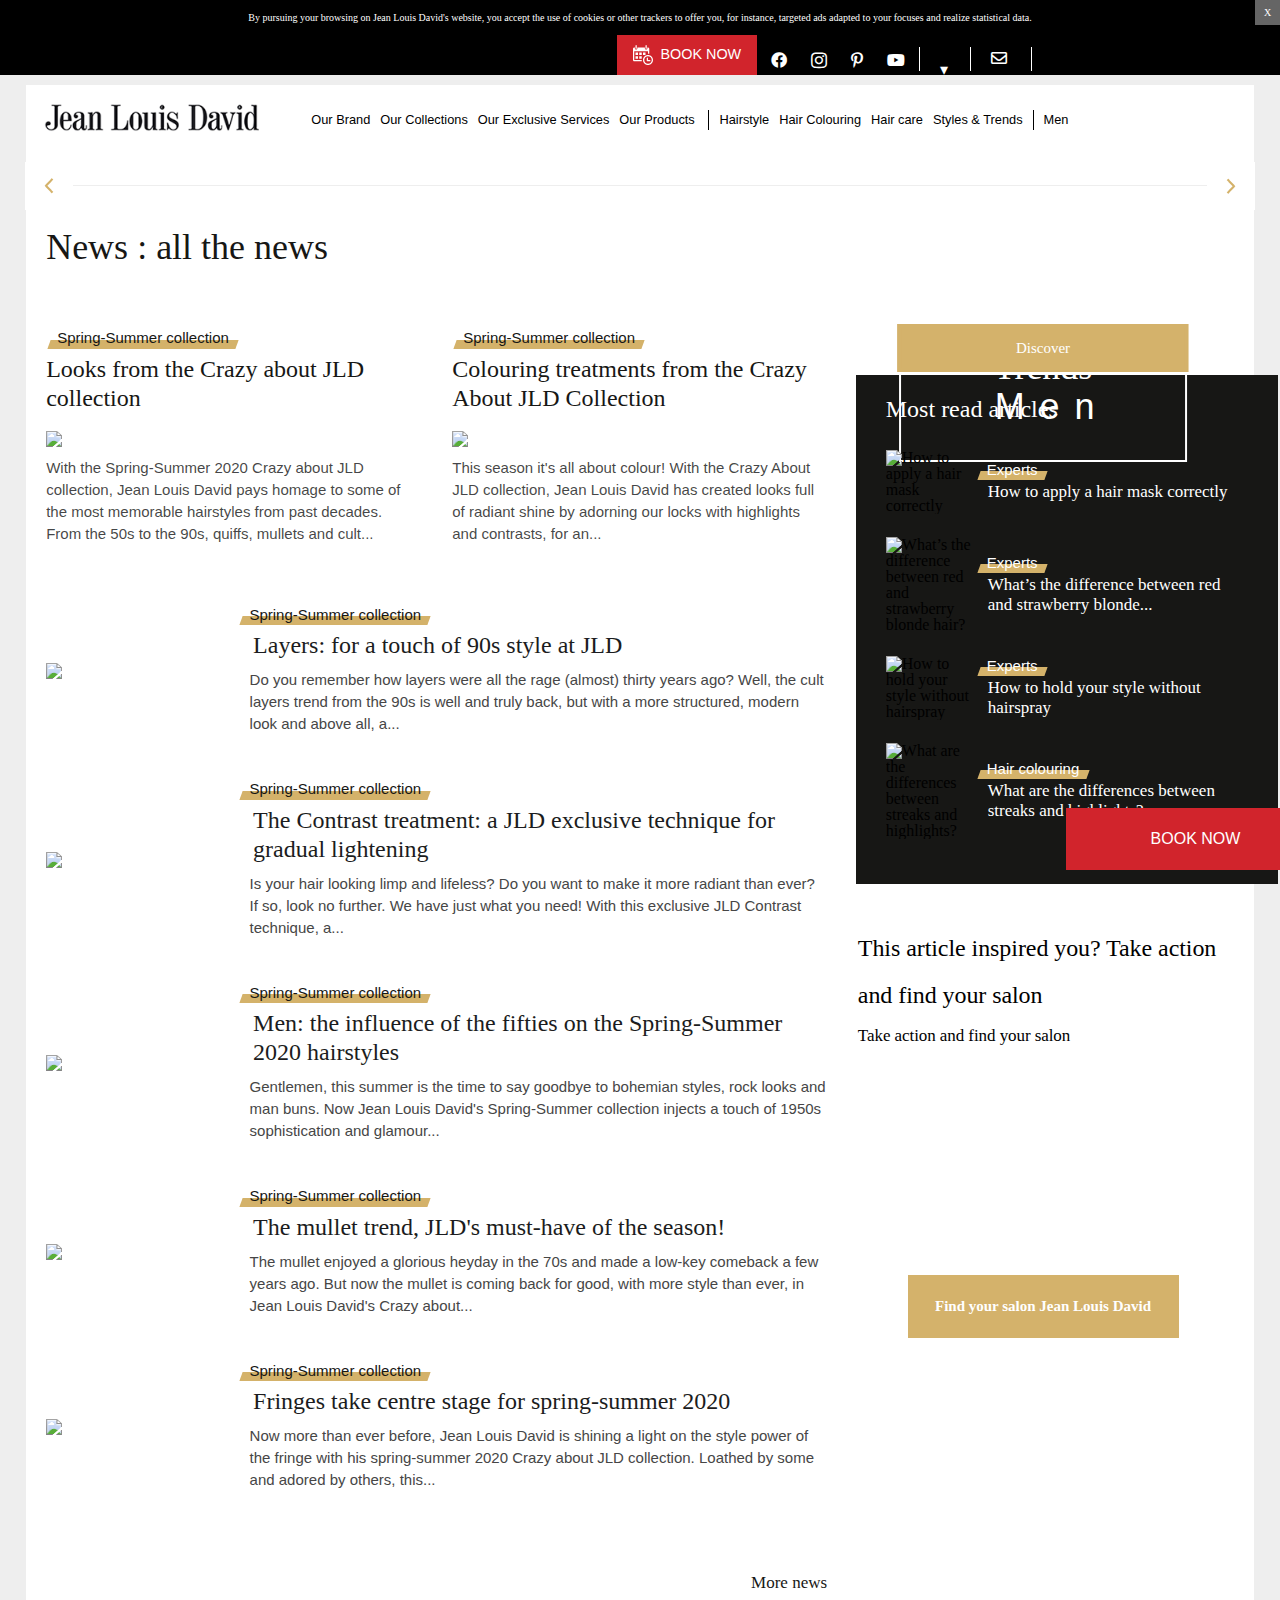
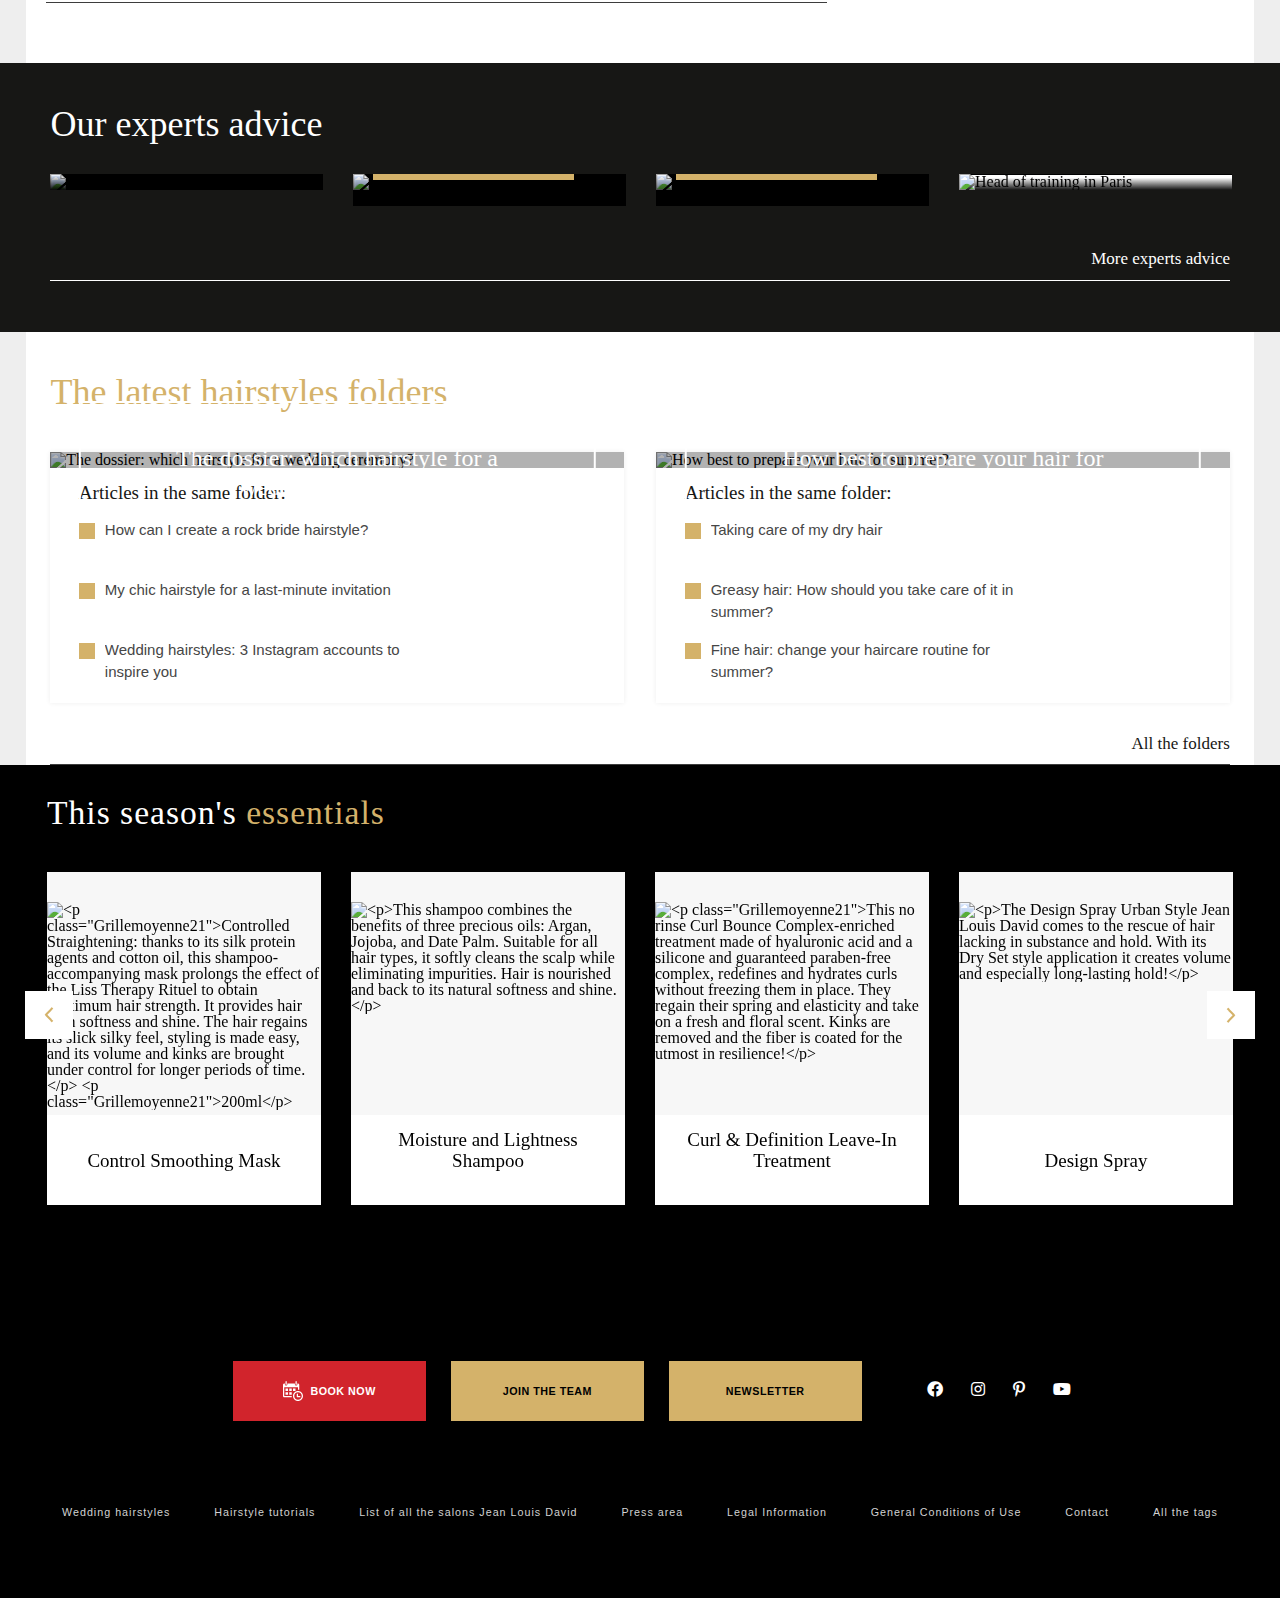
==== commit aa89e1e4: "add:some." ====
--- a/index.html
+++ b/index.html
@@ -2,7 +2,8 @@
 <html lang="en_US" prefix="og: http://ogp.me/ns# fb: http://ogp.me/ns/fb#">
 <head>
     <title>Jean Louis David - your expert hairdresser</title>
-    <script src="https://use.fontawesome.com/db3eb88126.js"></script>
+    <link rel="stylesheet" type="text/css" href="your_website_domain/css_root/flaticon.css">
+    <link rel="stylesheet" href="https://cdnjs.cloudflare.com/ajax/libs/font-awesome/5.14.0/css/all.min.css">
     <meta name="description"
           content="Discover our expert advice right here at Jean Louis David: haircare, trends and new collections. Book your salon appointment now to take advantage of our treatments and services"/>
     <meta name="keywords" content=""/>
@@ -34,7 +35,7 @@
 
 
     <link rel="preload" as="style" href="some-css/wb-auto-css.css">
-    <link rel="stylesheet" type="text/css" href="some-css/wb-auto-css.css"/>
+    <link rel="stylesheet" type="text/css" href="some-css/wb-auto2-css.css"/>
 
 
     <!--[if lt IE 9]>
@@ -43,7 +44,7 @@
 
 
     <link rel="preload" as="script" href="js/wb-auto-js.js">
-    <script type="text/javascript" src="js/wb-auto-js.js"></script>
+    <script type="text/javascript" src="js/wb-auto2-js.js"></script>
 
     <script type="text/javascript">
 
@@ -246,7 +247,7 @@
                                             <div class="flagIcon">
                                                 <div class="frSmall"></div>
                                             </div>
-                                            <p class="country">France</p>
+                                            <p class="country">Georgia</p>
                                         </a>
                                     </li>
                                     <li class="current">
@@ -257,62 +258,7 @@
                                             <p class="country">United Kingdom</p>
                                         </a>
                                     </li>
-                                    <li class="">
-                                        <a href="https://www.jeanlouisdavid.com.es">
-                                            <div class="flagIcon">
-                                                <div class="spainSmall"></div>
-                                            </div>
-                                            <p class="country">Spain</p>
-                                        </a>
-                                    </li>
-                                    <li class="">
-                                        <a href="https://www.jeanlouisdavid.it">
-                                            <div class="flagIcon">
-                                                <div class="italySmall"></div>
-                                            </div>
-                                            <p class="country">Italy</p>
-                                        </a>
-                                    </li>
-                                    <li class="">
-                                        <a href="https://www.jeanlouisdavid.pl">
-                                            <div class="flagIcon">
-                                                <div class="polandSmall"></div>
-                                            </div>
-                                            <p class="country">Poland</p>
-                                        </a>
-                                    </li>
-                                    <li class="">
-                                        <a href="https://www.jeanlouisdavid.pt">
-                                            <div class="flagIcon">
-                                                <div class="portugalSmall"></div>
-                                            </div>
-                                            <p class="country">Portugal</p>
-                                        </a>
-                                    </li>
-                                    <li class="">
-                                        <a href="https://www.jeanlouisdavid.ru">
-                                            <div class="flagIcon">
-                                                <div class="russiaSmall"></div>
-                                            </div>
-                                            <p class="country">Russia</p>
-                                        </a>
-                                    </li>
-                                    <li class="">
-                                        <a href="http://jld.com.ua/">
-                                            <div class="flagIcon">
-                                                <div class="ukraineSmall"></div>
-                                            </div>
-                                            <p class="country">Ukraine</p>
-                                        </a>
-                                    </li>
-                                    <li class="">
-                                        <a href="http://www.jeanlouisdavid.com.mx">
-                                            <div class="flagIcon">
-                                                <div class="mexicoSmall"></div>
-                                            </div>
-                                            <p class="country">Mexico</p>
-                                        </a>
-                                    </li>
+
                                 </ul>
                             </div>
                         </li>
@@ -320,7 +266,7 @@
                             <a href="#" class="iconContainer newsletter-button tracking-click"
                                data-tracking-action="Clic newsletter">
                                 <p class="fontAwesome">
-                                    <span class="fa fa-envelope-o"></span>
+                                    <i class="far fa-envelope"></i>
                                 </p>
 
                                 <p class="mobileOnly">Contact</p>
@@ -440,8 +386,6 @@
                                     </div>
 
                                     <div class="ulBlock">
-                                        <div class="salonBookingButtonWrapper">
-                                        </div>
                                         <ul>
                                             <li>
                                                 <a class="viewSalon"
@@ -1635,7 +1579,7 @@
                                                    target="_blank" class="iconContainer tracking-click"
                                                    data-tracking-label="Facebook">
                                                     <p class="fontAwesome">
-                                                        <span class="fa fa-facebook"></span>
+                                                        <i class="fab fa-facebook-f"></i>
                                                     </p>
                                                 </a>
                                             </li>
@@ -1643,7 +1587,7 @@
                                                 <a href="http://instagram.com/jeanlouisdavidfr" target="_blank"
                                                    class="iconContainer tracking-click" data-tracking-label="Instagram">
                                                     <p class="fontAwesome">
-                                                        <span class="fa fa-instagram"></span>
+                                                        <i class="fab fa-instagram"></i>
                                                     </p>
                                                 </a>
                                             </li>
@@ -1651,7 +1595,7 @@
                                                 <a href="http://www.pinterest.com/jeanlouisdavid" target="_blank"
                                                    class="iconContainer tracking-click" data-tracking-label="Pinterest">
                                                     <p class="fontAwesome">
-                                                        <span class="fa fa-pinterest-p"></span>
+                                                        <i class="fab fa-pinterest-p"></i>
                                                     </p>
                                                 </a>
                                             </li>
@@ -1659,7 +1603,7 @@
                                                 <a href="http://www.youtube.com/user/JeanLouisDavidFR" target="_blank"
                                                    class="iconContainer tracking-click" data-tracking-label="YouTube">
                                                     <p class="fontAwesome">
-                                                        <span class="fa fa-youtube-play"></span>
+                                                        <i class="fab fa-youtube"></i>
                                                     </p>
                                                 </a>
                                             </li>
@@ -1712,79 +1656,6 @@
                     <a class="mobileMenuButton fontAwesome">
                         <span class="fa fa-bars"></span>
                     </a>
-                </div>
-            </div>
-            <div id="salonSearch" class="wide78 isSticky">
-                <div class="wrap salon-search-toggle salon__toggle active tracking-click-parent">
-                    <div class="buttonWrap">
-                        <div class="locateSearch">
-                            <p>Geolocate</p>
-                            <div class="locateSign"></div>
-                        </div>
-                        <p class="underLocate--sub"></p>
-                    </div>
-
-                    <div class="geoOr">or</div>
-
-                    <form class="salonSearchForm" action="/hair-salon">
-                        <input placeholder="Enter your address or the name of the salon" name="query"
-                               autocomplete="off"/>
-                        <button type="submit"><span></span></button>
-                        <p>Find your salon Jean Louis David</p>
-                        <div class="salonSearchForm__checkbox">
-                            <input type="checkbox" name="bar_a_styles" value="1">
-                            <span class="salonSearchForm__checkbox--title">Search salon with Style Bar only</span>
-                            <span class="salonSearchForm__info salonSearchForm__info--header"></span>
-                            <div class="salonSearchForm__popup salonSearchForm__popup--header">
-                                <p>Find all salons that realize a SPEED BRUSH, Sa SPEED CURL or a SPEED UP DO</p>
-                            </div>
-                        </div>
-
-                        <script>
-                            (function () {
-                                var infoIcon = document.querySelectorAll('.salonSearchForm__info--header');
-                                var popup = document.querySelectorAll('.salonSearchForm__popup--header');
-                                var changeSalon = document.querySelector('.locator__on__list .changeSalon');
-                                var windowWidth = window.innerWidth;
-
-                                if (changeSalon) {
-                                    changeSalon.addEventListener('click', function () {
-                                        document.querySelector('.locator-toggle').classList.remove('active');
-                                        document.querySelector('.salon-search-toggle').classList.add('active');
-                                    });
-                                }
-
-                                if (windowWidth > 768) {
-                                    infoIcon.forEach(function (item) {
-                                        item.addEventListener('mouseover', function () {
-                                            popup.forEach(function (itemP) {
-                                                itemP.style.opacity = 1;
-                                            })
-                                        })
-                                        item.addEventListener('mouseout', function () {
-                                            popup.forEach(function (itemP) {
-                                                itemP.style.opacity = 0;
-                                            })
-                                        })
-                                    })
-                                } else {
-                                    infoIcon.forEach(function (item) {
-                                        item.addEventListener('click', function () {
-                                            popup.forEach(function (itemP) {
-                                                if (itemP.style.opacity == 1) {
-                                                    itemP.style.opacity = 0;
-                                                } else {
-                                                    itemP.style.opacity = 1;
-                                                }
-                                            })
-                                        })
-
-                                    });
-                                }
-                            }());
-
-                        </script>
-                    </form>
                 </div>
             </div>
 
@@ -1839,7 +1710,7 @@
                                             srcset="img/20869997-0-20869997-2020-03-jld-website-maj-home-looks-header-1280x450-375x225-1.jpg">
                                     <source media="(max-width: 1023px)"
                                             srcset="img/20869997-0-20869997-2020-03-jld-website-maj-home-looks-header-1280x450-768x279-1.jpg"><img
-                                        src="img/20869997-0-20869997-2020-03-jld-website-maj-home-looks-header-1280x450-1280x450-1.jpg"
+                                        src="https://via.placeholder.com/1280x450"
                                         alt="">
                                 </picture>
                 <div class="blockInfo blockInfoViewerImg">
@@ -1856,7 +1727,7 @@
                                 <source
                                         media="(max-width: 1023px)"
                                         srcset="img/20870063-0-20870063-jld-ss2020-16-768x279-1.jpg">
-                                <img src="img/20870063-0-20870063-jld-ss2020-16-1280x450-1.jpg" alt="">
+                                <img src="https://via.placeholder.com/1280x450" alt="">
                             </picture>
                 <div class="blockInfo blockInfoViewerImg">
                     <div class="title">
@@ -1869,11 +1740,14 @@
                 </span>
                             <span class="hrl 45CBCBC0C21322BA1321B41321B4CCCCCC194D434A49484FC346C24B4AC4464B19C3C21321B4454A46C11EC24A484F491321B4424FC349CBC1C61321B4C34946CB434B1EC2CB4ACB43C2 hpSlide positionRel">                <picture>
                     <source media="(max-width: 640px)"
-                            srcset="img/16345472-0-16345472-180420-03-467-375x225-1.jpg">                    <source
-                                    media="(max-width: 1023px)"
-                                    srcset="img/16345472-0-16345472-180420-03-467-768x279-1.jpg">					<img
-                                    src="img/16345472-0-16345472-180420-03-467-1280x450-1.jpg"
-                                    alt="">				</picture>
+                            srcset="img/16345472-0-16345472-180420-03-467-375x225-1.jpg">
+                                <source
+                                        media="(max-width: 1023px)"
+                                        srcset="img/16345472-0-16345472-180420-03-467-768x279-1.jpg">
+                                <img
+                                        src="https://via.placeholder.com/1280x450"
+                                        alt="">
+                            </picture>
                 <div class="blockInfo blockInfoViewerImg">
                     <div class="title">
                         Find your hair salon
@@ -1909,24 +1783,25 @@
 
                                     <div class="infoBlock">
                                         <div class="typeInfo">Spring-Summer collection</div>
-                                        <a href="/article/looks-from-the-crazy-about-jld-collection_a13603/1"
+                                        <a href="home-page.html"
                                            class="title">Looks from the Crazy about JLD collection</a>
                                     </div>
-
-                                    <span class="hrl 1321B44AC1CB464248431321B4484F4F47C21E44C14F4E1ECB45431E42C14ACDC61E4A414FC3CB1E4D484B1E424F48484342CB464F493F4A2A222420221321B42A">        <picture>
+                                    <a href="home-page.html">
+                                        <picture>
                                             <source media="(max-width: 640px)"
                                                     srcset="img/18412-discover-the-jean-louis-david-spring-sum-342x240-1.jpg">
                                             <source
                                                     media="(max-width: 1023px)"
                                                     srcset="img/18412-discover-the-jean-louis-david-spring-sum-344x240-1.jpg">
                                             <img
-                                                    src="img/18412-discover-the-jean-louis-david-spring-sum-373x240-1.jpg"
+                                                    src="https://via.placeholder.com/373x240"
                                                     alt="Looks from the Crazy about JLD collection">
-                                    </picture>
-                                </span>
-                                    <p>With the Spring-Summer 2020 Crazy about JLD collection, Jean Louis David pays
-                                        homage to some of the most memorable hairstyles from past decades. From the 50s
-                                        to the 90s, quiffs, mullets and cult...</p>
+                                        </picture>
+
+                                        <p>With the Spring-Summer 2020 Crazy about JLD collection, Jean Louis David pays
+                                            homage to some of the most memorable hairstyles from past decades. From the
+                                            50s
+                                            to the 90s, quiffs, mullets and cult...</p>
                                 </div>
 
                                 <div class="articleBlock1 hpArticleBlock" data-index="1"
@@ -1934,21 +1809,21 @@
 
                                     <div class="infoBlock">
                                         <div class="typeInfo">Spring-Summer collection</div>
-                                        <a href="/article/colouring-treatments-from-the-crazy-about-jld-collection_a13600/1"
+                                        <a href="home-page-2.html"
                                            class="title">Colouring treatments from the Crazy About JLD Collection</a>
                                     </div>
-
-                                    <span class="hrl 1321B44AC1CB464248431321B4424F484FC3C146494C1ECBC1434ACB4E4349CBC21E44C14F4E1ECB45431E42C14ACDC61E4A414FC3CB1E4D484B1E424F48484342CB464F493F4A2A222420201321B42A">        <picture>
-                                        <source media="(max-width: 640px)"
-                                                srcset="img/18403-trendy-colouring-techniques-for-the-summ-342x240-1.jpg">
+                                    <a href="home-page-2.html">
+                                        <picture>
+                                            <source media="(max-width: 640px)"
+                                                    srcset="img/18403-trendy-colouring-techniques-for-the-summ-342x240-1.jpg">
                                             <source
                                                     media="(max-width: 1023px)"
                                                     srcset="img/18403-trendy-colouring-techniques-for-the-summ-344x240-1.jpg">
                                             <img
-                                                    src="img/18403-trendy-colouring-techniques-for-the-summ-373x240-1.jpg"
+                                                    src="https://via.placeholder.com/373x240"
                                                     alt="Colouring treatments from the Crazy About JLD Collection">
-                                    </picture>
-                                    </span>
+                                        </picture>
+                                    </a>
                                     <p>This season it's all about colour! With the Crazy About JLD collection, Jean
                                         Louis David has created looks full of radiant shine by adorning our locks with
                                         highlights and contrasts, for an...</p>
@@ -1958,8 +1833,9 @@
                                      data-tracking-label="Layers: for a touch of 90s style at JLD">
                                     <div class="table">
                                         <div class="tableCell">
-                                                     <span class="hrl 1321B44AC1CB464248431321B4484AC643C1C21E444FC11E4A1ECB4FC342451E4F441E2620C21EC2CBC648431E4ACB1E4D484B3F4A2A2223262C1321B42A">                <div
-                                                             class="borderBlock">
+                                            <a href="home-page.html">
+                                                         <div
+                                                                 class="borderBlock">
                     <picture>
                         <source media="(max-width: 640px)"
                                 srcset="img/18397-choose-layers-for-this-summer-85x85-1.jpg">
@@ -1967,19 +1843,19 @@
                                 media="(max-width: 1023px)"
                                 srcset="img/18397-choose-layers-for-this-summer-170x150-1.jpg">
                         <img
-                                src="img/18397-choose-layers-for-this-summer-170x190-1.jpg"
+                                src="https://via.placeholder.com/150"
                                 alt="Layers: for a touch of 90s style at JLD">
                     </picture>
-                    <div class="border"><img src="img/border_line.png"></div>
-                </div>
-            </span>
+                    <div class="border"><img src="https://via.placeholder.com/150"></div>
+                </div>
+            </a>
                                         </div>
                                         <div class="infoBlock">
                                             <div class="typeInfo">
                                                 Spring-Summer collection
 
                                             </div>
-                                            <a href="/article/layers-for-a-touch-of-90s-style-at-jld_a13597/1"
+                                            <a href="home-page.html"
                                                class="title">Layers: for a touch of 90s style at JLD</a>
 
                                             <p>Do you remember how layers were all the rage (almost) thirty years ago?
@@ -1994,27 +1870,29 @@
                                      data-tracking-label="The Contrast treatment: a JLD exclusive technique for gradual lightening">
                                     <div class="table">
                                         <div class="tableCell">
-                                                     <span class="hrl 1321B44AC1CB464248431321B4CB45431E424F49CBC14AC2CB1ECBC1434ACB4E4349CB1E4A1E4D484B1E43C54248C3C246C4431ECB4342454946CAC3431E444FC11E4CC14A4BC34A481E48464C45CB434946494C3F4A2A2223262B1321B42A">                <div
-                                                             class="borderBlock">
-                    <picture>
-                        <source media="(max-width: 640px)"
-                                srcset="img/18391-the-contrast-technique-85x85-1.jpg">
-                        <source
-                                media="(max-width: 1023px)"
-                                srcset="img/18391-the-contrast-technique-170x150-1.jpg">
-                        <img
-                                src="img/18391-the-contrast-technique-170x190-1.jpg"
-                                alt="The Contrast treatment: a JLD exclusive technique for gradual lightening">
-                    </picture>
-                    <div class="border"><img src="img/border_line.png"></div>
-                </div>
-            </span></div>
+                                            <a href="home-page.html">
+                                                         <div
+                                                                                     class="borderBlock">
+                                            <picture>
+                                                <source media="(max-width: 640px)"
+                                                        srcset="img/18391-the-contrast-technique-85x85-1.jpg">
+                                                <source
+                                                        media="(max-width: 1023px)"
+                                                        srcset="img/18391-the-contrast-technique-170x150-1.jpg">
+                                                <img
+                                                        src="https://via.placeholder.com/150"
+                                                        alt="The Contrast treatment: a JLD exclusive technique for gradual lightening">
+                                            </picture>
+                                            <div class="border"><img src="https://via.placeholder.com/150"></div>
+                                        </div>
+                                            </a>
+                                        </div>
                                         <div class="infoBlock">
                                             <div class="typeInfo">
                                                 Spring-Summer collection
 
                                             </div>
-                                            <a href="/article/the-contrast-treatment-a-jld-exclusive-technique-for-gradual-lightening_a13594/1"
+                                            <a href="home-page.html"
                                                class="title">The Contrast treatment: a JLD exclusive technique for
                                                 gradual lightening</a>
 
@@ -2030,27 +1908,29 @@
                                      data-tracking-label="Men: the influence of the fifties on the Spring-Summer 2020 hairstyles">
                                     <div class="table">
                                         <div class="tableCell">
-                                                     <span class="hrl 1321B44AC1CB464248431321B44E43491ECB45431E46494448C3434942431E4F441ECB45431E444644CB4643C21E4F491ECB45431EC2C0C146494C1EC2C34E4E43C11E212021201E454A46C1C2CBC64843C23F4A2A2223262A1321B42A">                <div
-                                                             class="borderBlock">
-                    <picture>
-                        <source media="(max-width: 640px)"
-                                srcset="img/18385-men-s-looks-for-spring-summer-2020-85x85-1.jpg">
-                        <source
-                                media="(max-width: 1023px)"
-                                srcset="img/18385-men-s-looks-for-spring-summer-2020-170x150-1.jpg">
-                        <img
-                                src="img/18385-men-s-looks-for-spring-summer-2020-170x190-1.jpg"
-                                alt="Men: the influence of the fifties on the Spring-Summer 2020 hairstyles">
-                    </picture>
-                    <div class="border"><img src="img/border_line.png"></div>
-                </div>
-            </span></div>
+                                            <a href="home-page.html">
+                                                <div class="borderBlock">
+                                                    <picture>
+                                                        <source media="(max-width: 640px)"
+                                                                srcset="img/18385-men-s-looks-for-spring-summer-2020-85x85-1.jpg">
+                                                        <source
+                                                                media="(max-width: 1023px)"
+                                                                srcset="img/18385-men-s-looks-for-spring-summer-2020-170x150-1.jpg">
+                                                        <img
+                                                                src="https://via.placeholder.com/150"
+                                                                alt="Men: the influence of the fifties on the Spring-Summer 2020 hairstyles">
+                                                    </picture>
+                                                    <div class="border"><img src="https://via.placeholder.com/150"></div>
+                                                 </div>
+                                            </a>
+
+                                        </div>
                                         <div class="infoBlock">
                                             <div class="typeInfo">
                                                 Spring-Summer collection
 
                                             </div>
-                                            <a href="/article/men-the-influence-of-the-fifties-on-the-spring-summer-2020-hairstyles_a13591/1"
+                                            <a href="home-page.html"
                                                class="title">Men: the influence of the fifties on the Spring-Summer 2020
                                                 hairstyles</a>
 
@@ -2066,24 +1946,28 @@
                                      data-tracking-label="The mullet trend, JLD&#039;s must-have of the season!">
                                     <div class="table">
                                         <div class="tableCell">
-                                                     <span class="hrl 1321B44AC1CB464248431321B4CB45431E4EC3484843CB1ECBC143494B1E4D484B1EC21E4EC3C2CB1E454AC4431E4F441ECB45431EC2434AC24F493F4A2A222325231321B42A">                <div
-                                                             class="borderBlock">
-                    <picture>
-                        <source media="(max-width: 640px)"
-                                srcset="img/18376-the-70s-mullet-85x85-2.jpg">                        <source
-                            media="(max-width: 1023px)"
-                            srcset="img/18376-the-70s-mullet-170x150-2.jpg">                        <img
-                            src="img/18376-the-70s-mullet-170x190-2.jpg"
-                            alt="The mullet trend, JLD&#039;s must-have of the season!">                    </picture>
-                    <div class="border"><img src="img/border_line.png"></div>
-                </div>
-            </span></div>
+                                            <a href="home-page.html">
+                                            <div class="borderBlock">
+                                                <picture>
+                                                    <source media="(max-width: 640px)"
+                                                            srcset="img/18376-the-70s-mullet-85x85-2.jpg">
+                                                    <source
+                                                            media="(max-width: 1023px)"
+                                                            srcset="img/18376-the-70s-mullet-170x150-2.jpg">
+                                                    <img
+                                                            src="https://via.placeholder.com/150"
+                                                            alt="The mullet trend, JLD&#039;s must-have of the season!">
+                                                </picture>
+                                                <div class="border"><img src="https://via.placeholder.com/150"></div>
+                                         </div>
+                                            </a>
+                                        </div>
                                         <div class="infoBlock">
                                             <div class="typeInfo">
                                                 Spring-Summer collection
 
                                             </div>
-                                            <a href="/article/the-mullet-trend-jld-s-must-have-of-the-season_a13585/1"
+                                            <a href="home-page.html"
                                                class="title">The mullet trend, JLD's must-have of the season!</a>
 
                                             <p>The mullet enjoyed a glorious heyday in the 70s and made a low-key
@@ -2098,24 +1982,30 @@
                                      data-tracking-label="Fringes take centre stage for spring-summer 2020">
                                     <div class="table">
                                         <div class="tableCell">
-                                                     <span class="hrl 1321B44AC1CB464248431321B444C146494C43C21ECB4A47431E424349CBC1431EC2CB4A4C431E444FC11EC2C0C146494C1EC2C34E4E43C11E212021203F4A2A222325211321B42A">                <div
-                                                             class="borderBlock">
-                    <picture>
-                        <source media="(max-width: 640px)"
-                                srcset="img/18367-the-long-fringe-85x85-2.jpg">                        <source
-                            media="(max-width: 1023px)"
-                            srcset="img/18367-the-long-fringe-170x150-2.jpg">                        <img
-                            src="img/18367-the-long-fringe-170x190-2.jpg"
-                            alt="Fringes take centre stage for spring-summer 2020">                    </picture>
-                    <div class="border"><img src="img/border_line.png"></div>
-                </div>
-            </span></div>
+
+                                            <a href="home-page.html">
+                                                <div class="borderBlock">
+                                                    <picture>
+                                                        <source media="(max-width: 640px)"
+                                                                srcset="img/18367-the-long-fringe-85x85-2.jpg">
+                                                        <source
+                                                                media="(max-width: 1023px)"
+                                                                srcset="img/18367-the-long-fringe-170x150-2.jpg">
+                                                        <img
+                                                                src="https://via.placeholder.com/150"
+                                                                alt="Fringes take centre stage for spring-summer 2020">
+                                                    </picture>
+                                                    <div class="border"><img src="https://via.placeholder.com/150"></div>
+                                                </div>
+                                            </a>
+
+                                        </div>
                                         <div class="infoBlock">
                                             <div class="typeInfo">
                                                 Spring-Summer collection
 
                                             </div>
-                                            <a href="/article/fringes-take-centre-stage-for-spring-summer-2020_a13582/1"
+                                            <a href="home-page.html"
                                                class="title">Fringes take centre stage for spring-summer 2020</a>
 
                                             <p>Now more than ever before, Jean Louis David is shining a light on the
@@ -2141,7 +2031,7 @@
                     srcset="img/20869934-0-20869934-2020-03-jld-website-maj-home-push-homme-455x370-343x303-1.jpg">            <source
             media="(max-width: 1023px)"
             srcset="img/20869934-0-20869934-2020-03-jld-website-maj-home-push-homme-455x370-402x215-1.jpg">            <img
-            src="img/20869934-0-20869934-2020-03-jld-website-maj-home-push-homme-455x370-374x303-1.jpg"
+            src="https://via.placeholder.com/455x370"
             alt="">        </picture>
 
         <div class="textBanner">
@@ -2158,7 +2048,7 @@
                             <div class="articlePreviewBlock">
                                 <div class="articlePreview" data-tracking-label="How to apply a hair mask correctly">
 	<span class="hrl 1321B44AC1CB464248431321B4454FCC1ECB4F1E4AC0C048C61E4A1E454A46C11E4E4AC2471E424FC1C14342CB48C63F4A262B251321B42A articleThumbnail">        <img
-            src="img/1928-masque1-article_preview-1.jpg"
+            src="https://via.placeholder.com/85x85"
             alt="How to apply a hair mask correctly">
         <div class="border"><img src="img/border_line.png"></div>
     </span>
@@ -2177,7 +2067,7 @@
                                 <div class="articlePreview"
                                      data-tracking-label="What’s the difference between red and strawberry blonde hair?">
 	<span class="hrl 1321B44AC1CB464248431321B4CC454ACBC21ECB45431E4B46444443C1434942431E4143CBCC4343491EC1434B1E4A494B1EC2CBC14ACC4143C1C1C61E41484F494B431E454A46C13F4A232A26251321B42A articleThumbnail">        <img
-            src="img/6178-sem01-conseil-roux-article_preview-1.jpg"
+            src="https://via.placeholder.com/85x85"
             alt="What’s the difference between red and strawberry blonde hair?">
         <div class="border"><img src="img/border_line.png"></div>
     </span>
@@ -2196,7 +2086,7 @@
                                 <div class="articlePreview"
                                      data-tracking-label="How to hold your style without hairspray">
 	<span class="hrl 1321B44AC1CB464248431321B4454FCC1ECB4F1E454F484B1EC64FC3C11EC2CBC648431ECC46CB454FC3CB1E454A46C1C2C0C14AC63F4A232A22221321B42A articleThumbnail">        <img
-            src="img/6113-sem52-conseil-cheveuxsanslaque-article_preview-1.jpg"
+            src="https://via.placeholder.com/85x85"
             alt="How to hold your style without hairspray">
         <div class="border"><img src="img/border_line.png"></div>
     </span>
@@ -2215,7 +2105,7 @@
                                 <div class="articlePreview"
                                      data-tracking-label="What are the differences between streaks and highlights?">
 	<span class="hrl 1321B44AC1CB464248431321B4CC454ACB1E4AC1431ECB45431E4B46444443C143494243C21E4143CBCC4343491EC2CBC1434A47C21E4A494B1E45464C4548464C45CBC23F4A262A26241321B42A articleThumbnail">        <img
-            src="img/10686-what-are-the-differences-between-article_preview-1.jpg"
+            src="https://via.placeholder.com/85x85"
             alt="What are the differences between streaks and highlights?">
         <div class="border"><img src="img/border_line.png"></div>
     </span>
@@ -2281,7 +2171,7 @@
                             srcset="img/19544807-0-19544807-16247-put-an-end-to-prejudices-about-blonde-ha-284x481-2.jpg">
                     <img
                             class="grayscale"
-                            src="img/19544807-0-19544807-16247-put-an-end-to-prejudices-about-blonde-ha-274x515-2.jpg"
+                            src="https://via.placeholder.com/284x534"
                             alt="8 preconceived ideas about blonde hair">
                 </picture>
 
@@ -2307,7 +2197,7 @@
                             srcset="img/19544825-0-19544825-16272-find-out-the-ideal-frequency-for-getting-284x481-2.jpg">
                     <img
                             class="grayscale"
-                            src="img/19544825-0-19544825-16272-find-out-the-ideal-frequency-for-getting-274x515-2.jpg"
+                            src="https://via.placeholder.com/284x534"
                             alt="How often should you get your hair cut?">
                 </picture>
 
@@ -2331,7 +2221,7 @@
                     <source media="(max-width: 1023px)"
                             srcset="img/19544834-0-19544834-16282-how-you-should-alter-your-hair-regime-af-284x481-2.jpg">
                     <img class="grayscale"
-                         src="img/19544834-0-19544834-16282-how-you-should-alter-your-hair-regime-af-274x515-2.jpg"
+                         src="https://via.placeholder.com/284x534"
                          alt="Hair: which hair regime should you adopt after 30?">
                 </picture>
 
@@ -2360,7 +2250,7 @@
                             srcset="img/12963937-0-75-55ccc4b9c7e7a-tag-expert-thumbnail-1-284x481-1.png">
                     <img
                             class="grayscale"
-                            src="img/12963937-0-75-55ccc4b9c7e7a-tag-expert-thumbnail-1-274x515-1.png"
+                            src="https://via.placeholder.com/284x534"
                             alt="Head of training in Paris">
                 </picture>
 
@@ -2389,7 +2279,7 @@
                             srcset="img/19544846-0-19544846-16317-find-the-perfect-shade-of-blonde-for-thi-284x481-1.jpg">
                     <img
                             class="grayscale"
-                            src="img/19544846-0-19544846-16317-find-the-perfect-shade-of-blonde-for-thi-274x515-1.jpg"
+                            src="https://via.placeholder.com/284x534"
                             alt="Hair colouring: which shade of blonde to go for in autumn?">
                     </picture>
 
@@ -2418,7 +2308,7 @@
                                     srcset="img/19544852-0-19544852-16102-find-out-more-about-the-most-natural-hai-284x481-2.jpg">
                             <img
                                     class="grayscale"
-                                    src="img/19544852-0-19544852-16102-find-out-more-about-the-most-natural-hai-274x515-2.jpg"
+                                    src="https://via.placeholder.com/284x534"
                                     alt="What&#039;s nude hair colouring?">
                         </picture>
 
@@ -2445,7 +2335,7 @@
                             srcset="img/19544855-0-19544855-13731-men-autumn-hairstyles-284x481-1.jpg">
                     <img
                             class="grayscale"
-                            src="img/19544855-0-19544855-13731-men-autumn-hairstyles-274x515-1.jpg"
+                            src="https://via.placeholder.com/284x534"
                             alt="Men: autumn hairstyles">
                 </picture>
 
@@ -2486,7 +2376,7 @@
                                                     srcset="img/18203-porque-cada-gran-ocasion-tiene-su-peinad-344x253-3.jpg">
                                             <source media="(max-width: 1023px)"
                                                     srcset="img/18203-porque-cada-gran-ocasion-tiene-su-peinad-344x253-3.jpg">
-                                            <img src="img/18203-porque-cada-gran-ocasion-tiene-su-peinad-576x253-3.jpg"
+                                            <img src="https://via.placeholder.com/150x66"
                                                  alt="The dossier: which hairstyle for a wedding ceremony?">
                                         </picture>
                                         <span class="hrl 1321B4444F484B43C11321B4CB45431E4B4FC2C24643C11ECC454642451E454A46C1C2CBC648431E444FC11E4A1ECC434B4B46494C1E4243C1434E4F49C63F4B2A222321221321B42A">                <div
@@ -2520,7 +2410,7 @@
                                                     srcset="img/18182-your-hair-will-be-grateful-for-these-top-344x253-2.jpg">
                                             <source media="(max-width: 1023px)"
                                                     srcset="img/18182-your-hair-will-be-grateful-for-these-top-344x253-2.jpg">
-                                            <img src="img/18182-your-hair-will-be-grateful-for-these-top-576x253-2.jpg"
+                                            <img src="https://via.placeholder.com/150x66"
                                                  alt="How best to prepare your hair for summer?">
                                         </picture>
                                         <span class="hrl 1321B4444F484B43C11321B4454FCC1E4143C2CB1ECB4F1EC0C143C04AC1431EC64FC3C11E454A46C11E444FC11EC2C34E4E43C13F4B2A222320211321B42A">                <div
@@ -2565,67 +2455,72 @@
                         <div class="carousel-items">
                             <div class="carousel-block">
         <span class="hrl 1321B4C0C14F4BC342CBC21321B4424F49CBC14F481EC24E4F4FCB4546494C1E4E4AC2473FC0212A2C1321B42A">
-            <img src="img/217--product_teaser-1.png"
+            <img src="https://via.placeholder.com/271x200"
                  alt="&lt;p class=&quot;Grillemoyenne21&quot;&gt;Controlled Straightening: thanks to its silk protein agents and cotton oil, this shampoo-accompanying mask prolongs the effect of the Liss Therapy Rituel to obtain maximum hair strength. It provides hair with softness and shine. The hair regains its slick silky feel, styling is made easy, and its volume and kinks are brought under control for longer periods of time.&lt;/p&gt;
                     &lt;p class=&quot;Grillemoyenne21&quot;&gt;200ml&lt;/p&gt;" class="thumb"/>
     <span class="hrl 1321B4C0C14F4BC342CBC21321B4424F49CBC14F481EC24E4F4FCB4546494C1E4E4AC2473FC0212A2C1321B42A popUp"
           target="_blank"><p>Discover it</p></span>
             <img
-                    src="img/97-560942b500331-productline_small-1.jpg"
+                    src="https://via.placeholder.com/81x27.jpg"
                     class="productLogo" alt=""/>
             <h3>Control Smoothing Mask</h3>
     </span></div>
                             <div class="carousel-block">
         <span class="hrl 1321B4C0C14F4BC342CBC21321B44E4F46C2CBC3C1431E4A494B1E48464C45CB4943C2C21EC2454A4EC04F4F3FC0231321B42A">
-            <img src="img/5--product_teaser-2.png"
+            <img src="https://via.placeholder.com/271x200.png"
                  alt="&lt;p&gt;This shampoo combines the benefits of three precious oils: Argan, Jojoba, and Date Palm. Suitable for all hair types, it softly cleans the scalp while eliminating impurities. Hair is nourished and back to its natural softness and shine.&lt;/p&gt;"
                  class="thumb"/>
     <span class="hrl 1321B4C0C14F4BC342CBC21321B44E4F46C2CBC3C1431E4A494B1E48464C45CB4943C2C21EC2454A4EC04F4F3FC0231321B42A popUp"
           target="_blank"><p>Discover it</p></span>
             <img
-                    src="img/25-55cb07216da93-productline_small-1.jpg"
+                    src="https://via.placeholder.com/81x27.jpg"
                     class="productLogo" alt=""/>
             <h3>Moisture and Lightness Shampoo</h3>
     </span></div>
                             <div class="carousel-block">
         <span class="hrl 1321B4C0C14F4BC342CBC21321B442C3C1481E4B4344464946CB464F491E48434AC4431E46491ECBC1434ACB4E4349CB3FC02C231321B42A">
             <img
-                    src="img/75--product_teaser-1.jpg"
+                    src="https://via.placeholder.com/271x200.png"
                     alt="&lt;p class=&quot;Grillemoyenne21&quot;&gt;This no rinse Curl Bounce Complex-enriched treatment made of hyaluronic acid and a silicone and guaranteed paraben-free complex, redefines and hydrates curls without freezing them in place. They regain their spring and elasticity and take on a fresh and floral scent. Kinks are removed and the fiber is coated for the utmost in resilience!&lt;/p&gt;"
                     class="thumb"/>
     <span class="hrl 1321B4C0C14F4BC342CBC21321B442C3C1481E4B4344464946CB464F491E48434AC4431E46491ECBC1434ACB4E4349CB3FC02C231321B42A popUp"
           target="_blank"><p>Discover it</p></span>
             <img
-                    src="img/65-55cb4086ba4e5-productline_small-1.jpg"
+                    src="https://via.placeholder.com/81x27.jpg"
                     class="productLogo" alt=""/>
             <h3>Curl & Definition Leave-In Treatment</h3>
     </span></div>
                             <div class="carousel-block">
         <span class="hrl 1321B4C0C14F4BC342CBC21321B44B43C2464C491EC2C0C14AC63FC02A2C201321B42A">
-            <img src="img/170-design-spray-product_teaser-1.jpg"
+            <img src="https://via.placeholder.com/271x200.png"
                  alt="&lt;p&gt;The Design Spray Urban Style Jean Louis David comes to the rescue of hair lacking in substance and hold. With its Dry Set style application it creates volume and especially long-lasting hold!&lt;/p&gt;"
                  class="thumb"/>
     <span class="hrl 1321B4C0C14F4BC342CBC21321B44B43C2464C491EC2C0C14AC63FC02A2C201321B42A popUp" target="_blank"><p>Discover it</p></span>
+           <img
+                   src="https://via.placeholder.com/81x27.jpg"
+                   class="productLogo" alt=""/>
             <h3>Design Spray</h3>
     </span></div>
                             <div class="carousel-block">
         <span class="hrl 1321B4C0C14F4BC342CBC21321B4424F49CBC14F481ECB4543C14AC0C61EC2454A4EC04F4F3FC022231321B42A">
-            <img src="img/35--product_teaser-1.jpg"
+            <img src="https://via.placeholder.com/271x200.png"
                  alt="&lt;p class=&quot;Grillemoyenne21&quot;&gt;This shampoo recreates balance and controls sebum production for sparkling clean hair. At the same time, dry strands are nourished completely. Your hair will be perfectly healthy, from the roots to the ends.&lt;/p&gt;"
                  class="thumb"/>
     <span class="hrl 1321B4C0C14F4BC342CBC21321B4424F49CBC14F481ECB4543C14AC0C61EC2454A4EC04F4F3FC022231321B42A popUp"
           target="_blank"><p>Discover it</p></span>
-            <img src="img/50-55cb3fa413077-productline_small-1.jpg"
+            <img src="https://via.placeholder.com/81x27.jpg"
                  class="productLogo" alt=""/>
             <h3>Control Therapy Shampoo</h3>
     </span></div>
                             <div class="carousel-block">
         <span class="hrl 1321B4C0C14F4BC342CBC21321B442421E42C1434A4E3FC02A21231321B42A">
-            <img src="img/125-cc-cream-product_teaser-1.png"
+            <img src="https://via.placeholder.com/271x200.png"
                  alt="&lt;p&gt;A 2-in-1 no rinse product featuring both Treatment and Styling which hydrates, protects, repairs, and brightens in just one action! Like BB Cream/CC Cream for your face, CC Cream Urban Style Jean Louis David offers total repair for your hair!&lt;/p&gt;"
                  class="thumb"/>
     <span class="hrl 1321B4C0C14F4BC342CBC21321B442421E42C1434A4E3FC02A21231321B42A popUp" target="_blank">
         <p>Discover it</p></span>
+           <img src="https://via.placeholder.com/81x27.jpg"
+                class="productLogo" alt=""/>
             <h3>CC Cream</h3>
     </span></div>
                         </div>
@@ -2692,29 +2587,33 @@
                                     <li>
         <span target="_blank"
               class="hrl 45CBCBC0C21322BA1321B41321B4CCCCCC19444A4243414F4F4719424F4E1321B44D434A4919484FC346C2194B4AC4464B194F44444642464348 tracking-click"
-              data-tracking-label="Facebook">        <div class="fontAwesome">
-            <span class="fa fa-facebook"></span>
-        </div>
+              data-tracking-label="Facebook">
+            <div class="fontAwesome">
+                    <i class="fab fa-facebook-f"></i>
+            </div>
         </span></li>
                                     <li>
         <span target="_blank"
               class="hrl 45CBCBC01322BA1321B41321B44649C2CB4A4CC14A4E19424F4E1321B44D434A49484FC346C24B4AC4464B44C1 tracking-click"
-              data-tracking-label="Instagram">            <div class="fontAwesome">
-                <span class="fa fa-instagram"></span>
+              data-tracking-label="Instagram">
+            <div class="fontAwesome">
+                    <i class="fab fa-instagram"></i>
             </div>
         </span></li>
                                     <li>
         <span target="_blank"
               class="hrl 45CBCBC01322BA1321B41321B4CCCCCC19C04649CB43C143C2CB19424F4E1321B44D434A49484FC346C24B4AC4464B tracking-click"
-              data-tracking-label="Pinterest">            <div class="fontAwesome">
-                <span class="fa fa-pinterest-p"></span>
+              data-tracking-label="Pinterest">
+            <div class="fontAwesome">
+                <i class="fab fa-pinterest-p"></i>
             </div>
         </span></li>
                                     <li>
         <span target="_blank"
               class="hrl 45CBCBC01322BA1321B41321B4CCCCCC19C64FC3CBC3414319424F4E1321B4C3C243C11321B4BD434A49B84FC346C2BB4AC4464BB431 tracking-click"
-              data-tracking-label="YouTube">            <div class="fontAwesome">
-                <span class="fa fa-youtube-play"></span>
+              data-tracking-label="YouTube">
+            <div class="fontAwesome">
+                    <i class="fab fa-youtube"></i>
             </div>
         </span></li>
                                 </ul>
@@ -2825,7 +2724,7 @@
 <script type="text/javascript">
     var LABEL_JS_COOKIES_NOTIFICATION = "By pursuing your browsing on Jean Louis David's website, you accept the use of cookies or other trackers to offer you, for instance, targeted ads adapted to your focuses and realize statistical data.";
 </script>
-<script type="text/javascript" src="/_common/javascript/webedia/notifier.js"></script>
+<script type="text/javascript" src="js/notifier.js"></script>
 
 
 </body>
--- a/some-css/wb-auto2-css.css
+++ b/some-css/wb-auto2-css.css
@@ -0,0 +1,37947 @@
+@charset "UTF-8";
+.line_gradient {
+    background: url([data-uri]);
+    background: -moz-linear-gradient(top, rgba(255, 255, 255, 0) 0, rgba(255, 255, 255, 0) 1%, #fff 100%);
+    background: -webkit-gradient(linear, left top, left bottom, color-stop(0%, rgba(255, 255, 255, 0)), color-stop(1%, rgba(255, 255, 255, 0)), color-stop(100%, #fff));
+    background: -webkit-linear-gradient(top, rgba(255, 255, 255, 0) 0, rgba(255, 255, 255, 0) 1%, #fff 100%);
+    background: -o-linear-gradient(top, rgba(255, 255, 255, 0) 0, rgba(255, 255, 255, 0) 1%, #fff 100%);
+    background: -ms-linear-gradient(top, rgba(255, 255, 255, 0) 0, rgba(255, 255, 255, 0) 1%, #fff 100%);
+    background: linear-gradient(to bottom, rgba(255, 255, 255, 0) 0, rgba(255, 255, 255, 0) 1%, #fff 100%);
+    filter: progid:DXImageTransform.Microsoft.gradient(startColorstr='#00ffffff', endColorstr='#ffffff', GradientType=0)
+}
+
+.line_gradientBlack {
+    background: -moz-linear-gradient(top, rgba(0, 0, 0, 0) 0, rgba(0, 0, 0, 0) 1%, #000 100%);
+    background: -webkit-gradient(linear, left top, left bottom, color-stop(0%, rgba(0, 0, 0, 0)), color-stop(1%, rgba(0, 0, 0, 0)), color-stop(100%, #000));
+    background: -webkit-linear-gradient(top, rgba(0, 0, 0, 0) 0, rgba(0, 0, 0, 0) 1%, #000 100%);
+    background: -o-linear-gradient(top, rgba(0, 0, 0, 0) 0, rgba(0, 0, 0, 0) 1%, #000 100%);
+    background: -ms-linear-gradient(top, rgba(0, 0, 0, 0) 0, rgba(0, 0, 0, 0) 1%, #000 100%);
+    background: linear-gradient(to bottom, rgba(0, 0, 0, 0) 0, rgba(0, 0, 0, 0) 1%, #000 100%);
+    filter: progid:DXImageTransform.Microsoft.gradient(startColorstr='#00000000', endColorstr='#000000', GradientType=0)
+}
+
+.dossierTextGradient {
+    background: url([data-uri]);
+    background: -moz-linear-gradient(top, rgba(39, 39, 39, 0) 0, #272727 100%);
+    background: -webkit-gradient(linear, left top, left bottom, color-stop(0%, rgba(39, 39, 39, 0)), color-stop(100%, #272727));
+    background: -webkit-linear-gradient(top, rgba(39, 39, 39, 0) 0, #272727 100%);
+    background: -o-linear-gradient(top, rgba(39, 39, 39, 0) 0, #272727 100%);
+    background: -ms-linear-gradient(top, rgba(39, 39, 39, 0) 0, #272727 100%);
+    background: linear-gradient(to bottom, rgba(39, 39, 39, 0) 0, #272727 100%);
+    filter: progid:DXImageTransform.Microsoft.gradient(startColorstr='#00272727', endColorstr='#272727', GradientType=0)
+}
+
+.placeholder::-webkit-input-placeholder {
+    color: #eee
+}
+
+.placeholder::-moz-placeholder {
+    color: #eee
+}
+
+.placeholder:-moz-placeholder {
+    color: #eee
+}
+
+.placeholder:-ms-input-placeholder {
+    color: #eee
+}
+
+.placeholder.placeholder {
+    color: #eee
+}
+
+.placeholderSalonSearch::-webkit-input-placeholder {
+    color: #1b1c20
+}
+
+.placeholderSalonSearch::-moz-placeholder {
+    color: #1b1c20
+}
+
+.placeholderSalonSearch:-moz-placeholder {
+    color: #1b1c20
+}
+
+.placeholderSalonSearch:-ms-input-placeholder {
+    color: #1b1c20
+}
+
+.placeholderSalonSearch.placeholder {
+    color: #1b1c20
+}
+
+.placeholderSalonSearch2::-webkit-input-placeholder {
+    font-size: .714rem
+}
+
+.placeholderSalonSearch2::-moz-placeholder {
+    font-size: .714rem
+}
+
+.placeholderSalonSearch2:-moz-placeholder {
+    font-size: .714rem
+}
+
+.placeholderSalonSearch2:-ms-input-placeholder {
+    font-size: .714rem
+}
+
+.placeholderSalonSearch2.placeholder {
+    font-size: .714rem
+}
+
+.placeholderItalic::-webkit-input-placeholder {
+    font-style: italic
+}
+
+.placeholderItalic::-moz-placeholder {
+    font-style: italic
+}
+
+.placeholderItalic:-moz-placeholder {
+    font-style: italic
+}
+
+.placeholderItalic:-ms-input-placeholder {
+    font-style: italic
+}
+
+.placeholderItalic.placeholder {
+    font-style: italic
+}
+
+.placeholderDarkText::-webkit-input-placeholder {
+    color: #111
+}
+
+.placeholderDarkText::-moz-placeholder {
+    color: #111
+}
+
+.placeholderDarkText:-moz-placeholder {
+    color: #111
+}
+
+.placeholderDarkText:-ms-input-placeholder {
+    color: #111
+}
+
+.placeholderDarkText.placeholder {
+    color: #111
+}
+
+.placeholderCenter::-webkit-input-placeholder {
+    text-align: center
+}
+
+.placeholderCenter::-moz-placeholder {
+    text-align: center
+}
+
+.placeholderCenter:-moz-placeholder {
+    text-align: center
+}
+
+.placeholderCenter:-ms-input-placeholder {
+    text-align: center
+}
+
+.placeholderCenter.placeholder {
+    text-align: center
+}
+
+.newDesign .placeholderSalonSearch::-webkit-input-placeholder {
+    color: #afafaf
+}
+
+.newDesign .placeholderSalonSearch::-moz-placeholder {
+    color: #afafaf
+}
+
+.newDesign .placeholderSalonSearch:-moz-placeholder {
+    color: #afafaf
+}
+
+.newDesign .placeholderSalonSearch:-ms-input-placeholder {
+    color: #afafaf
+}
+
+.newDesign .placeholderSalonSearch.placeholder {
+    color: #afafaf
+}
+
+html, body, div, span, applet, object, iframe, h1, h2, h3, h4, h5, h6, p, blockquote, pre, a, abbr, acronym, address, big, cite, code, del, dfn, em, img, ins, kbd, q, s, samp, small, strike, strong, sub, sup, tt, var, b, u, i, center, dl, dt, dd, ol, ul, li, fieldset, form, label, legend, table, caption, tbody, tfoot, thead, tr, th, td, article, aside, canvas, details, embed, figure, figcaption, footer, header, hgroup, menu, nav, output, ruby, section, summary, time, mark, audio, video {
+    margin: 0;
+    padding: 0;
+    border: 0;
+    font-size: 100%;
+    font: inherit;
+    vertical-align: baseline
+}
+
+article, aside, details, figcaption, figure, footer, header, hgroup, menu, nav, section {
+    display: block
+}
+
+body {
+    line-height: 1
+}
+
+ol, ul {
+    list-style: none
+}
+
+blockquote, q {
+    quotes: none
+}
+
+blockquote:before, blockquote:after, q:before, q:after {
+    content: '';
+    content: none
+}
+
+table {
+    border-collapse: collapse;
+    border-spacing: 0
+}
+
+button {
+    border: 0
+}
+
+h1, .h1, h2, .h2 {
+    font-family: 'Playfair Display', serif;
+    line-height: 1.1;
+    font-size: 2.688rem;
+    font-weight: 400
+}
+
+h1, .h1 {
+    color: #000;
+    margin: 35px 0
+}
+
+h2, .h2 {
+    color: #171715
+}
+
+h2 span, .h2 span {
+    color: #d4b26b
+}
+
+h3, .h3 {
+    font-family: 'Playfair Display', serif;
+    font-size: 1.869rem;
+    font-weight: 400;
+    line-height: 1.1
+}
+
+.h1, .h2, .h3 {
+    display: block
+}
+
+p {
+    line-height: 1
+}
+
+.pageTitle {
+    font-size: 3.5rem
+}
+
+.pageTitle span {
+    color: #d4b26b
+}
+
+.tagDate {
+    font-family: 'Lato', sans-serif;
+    font-size: 1.313rem
+}
+
+.tagDate span {
+    color: #888
+}
+
+.firstBlock p {
+    font-family: 'Lato', sans-serif;
+    font-size: 1.125rem;
+    line-height: 1.333;
+    padding-bottom: 25px
+}
+
+.firstBlock p:first-of-type:first-letter {
+    display: block;
+    float: left;
+    font-family: 'Playfair Display', serif;
+    font-size: 4.5rem;
+    padding: 0 10px;
+    height: 56px;
+    line-height: 56px
+}
+
+a {
+    cursor: pointer;
+    text-decoration: none;
+    color: black;
+    outline: 0
+}
+
+.blockSocial .fa-facebook:hover {
+    color: #0046dd
+}
+
+.blockSocial .fa-twitter:hover {
+    color: #3cf
+}
+
+.blockSocial .fa-pinterest-p:hover {
+    color: #ff2121
+}
+
+.blockSocial .fa-google-plus:hover {
+    color: #d7432b
+}
+
+.buttonGold {
+    color: #fff;
+    background-color: #d4b26b;
+    display: inline-block;
+    font-family: 'Playfair Display', serif;
+    font-size: .938rem;
+    height: 63px;
+    line-height: 63px;
+    text-align: center;
+    width: 271px
+}
+
+.buttonGold:hover {
+    background-color: #fff;
+    border: 4px solid #d4b26b;
+    -webkit-box-sizing: border-box;
+    -moz-box-sizing: border-box;
+    box-sizing: border-box;
+    color: #d4b26b;
+    line-height: 55px
+}
+
+.buttonBlack {
+    color: #fff;
+    background-color: #000;
+    display: inline-block;
+    font-family: 'Playfair Display', serif;
+    font-size: .845rem;
+    height: 39px;
+    line-height: 39px;
+    text-align: center;
+    width: 155px
+}
+
+.buttonBlack:hover {
+    background-color: #fff;
+    border: 1px solid #000;
+    -webkit-box-sizing: border-box;
+    -moz-box-sizing: border-box;
+    box-sizing: border-box;
+    color: #000;
+    line-height: 37px
+}
+
+.buttonRed {
+    color: #fff;
+    background-color: #cb2027;
+    display: inline-block;
+    font-family: 'Playfair Display', serif;
+    font-size: 1.37rem;
+    height: 75px;
+    line-height: 75px;
+    text-align: left;
+    width: 100%
+}
+
+body {
+    background-color: #eee;
+    font-size: 16px
+}
+
+#wb_body {
+    position: relative;
+    overflow: hidden;
+    float: none !important
+}
+
+#wb_body.active #pageContent {
+    left: 0
+}
+
+#wb_body.active #topBarBlock {
+    left: 0;
+    overflow: visible;
+    z-index: 20
+}
+
+#wb_body.active2 #pageContent {
+    right: 0
+}
+
+#wb_body.active2 #menuBlock {
+    right: 0;
+    overflow: visible;
+    z-index: 20
+}
+
+#pageContent {
+    position: relative
+}
+
+.fullWidth {
+    width: 100%;
+    background-color: #000
+}
+
+.wide90 {
+    margin: 0 auto;
+    max-width: 1766px;
+    width: 90%;
+    overflow: hidden
+}
+
+.wide80 {
+    margin: 0 auto;
+    width: 1280px
+}
+
+.wide78 {
+    background: #fff;
+    margin: 0 auto;
+    width: 1230px
+}
+
+.helper {
+    display: -moz-inline-box;
+    display: inline-block;
+    vertical-align: middle;
+    height: 100%;
+    width: 0;
+    zoom: 1
+}
+
+.mainPadding {
+    padding-left: 2.5%;
+    padding-right: 2.5%;
+    width: auto
+}
+
+.transparent {
+    background-color: rgba(255, 255, 255, 0.7);
+    color: #8a8a8c;
+    padding: 3.5%;
+    font-size: 3.75rem;
+    margin: 0 3%;
+    position: absolute;
+    text-align: right;
+    top: 45%;
+    right: 1%
+}
+
+.transparent span {
+    color: #000;
+    opacity: 15
+}
+
+.pageTitleTransparentBlack {
+    margin: 0 5%;
+    position: absolute;
+    text-align: right;
+    top: 45%;
+    width: 90%
+}
+
+.pageTitleTransparentBlack .pageTitleFirst {
+    font-family: 'Lato', sans-serif;
+    font-size: 1.3rem;
+    margin-right: 23%;
+    text-transform: uppercase
+}
+
+.transparentBlack {
+    color: rgba(0, 0, 0, 0.14);
+    font-size: 3.75rem;
+    margin: -10px 0 0 0
+}
+
+.transparentBlack span {
+    color: #000;
+    opacity: 15
+}
+
+button {
+    cursor: pointer
+}
+
+input:focus, select:focus, button:focus {
+    outline: 0
+}
+
+.icon {
+    position: relative;
+    height: 24px;
+    width: 24px
+}
+
+.iconInst, .iconTwit, .iconV, .iconP, .iconF, .iconTube, .iconFlag, .iconMail, .iconSearch, .userIcon, .iconG, .iconShare, .iconPin {
+    /*background-image: url(../img/share.png);*/
+    position: absolute;
+    top: 50%;
+    left: 50%
+}
+
+.iconInst {
+    background-position: 0 0;
+    margin-left: -8px;
+    margin-top: -8px;
+    height: 16px;
+    width: 16px
+}
+
+.iconTwit {
+    background-position: -17px 0;
+    margin-left: -7.5px;
+    margin-top: -7px;
+    height: 14px;
+    width: 15px
+}
+
+.iconV {
+    background-position: -33px 0;
+    margin-left: -5px;
+    margin-top: -6px;
+    height: 12px;
+    width: 10px
+}
+
+.iconP {
+    background-position: -45px 0;
+    margin-left: -6px;
+    margin-top: -8px;
+    height: 16px;
+    width: 12px
+}
+
+.iconF {
+    background-position: -59px 0;
+    margin-left: -3.5px;
+    margin-top: -7.5px;
+    height: 15px;
+    width: 7px
+}
+
+.iconTube {
+    background-position: -68px 0;
+    margin-left: -8px;
+    margin-top: -7.5px;
+    height: 15px;
+    width: 16px
+}
+
+.iconMail {
+    background-position: -109px 0;
+    margin-left: -8.5px;
+    margin-top: -7px;
+    height: 15px;
+    width: 17px
+}
+
+.iconSearch {
+    background-position: -128px 0;
+    margin-left: -7.5px;
+    margin-top: -7.5px;
+    height: 15px;
+    width: 15px
+}
+
+.userIcon {
+    background-position: 0 -17px;
+    margin-left: -8.5px;
+    margin-top: -8.5px;
+    height: 17px;
+    width: 17px
+}
+
+.iconShare {
+    background-position: -18px -50px;
+    margin-left: -8.5px;
+    margin-top: -8.5px;
+    height: 17px;
+    width: 17px
+}
+
+.iconPin {
+    background-position: -88px -49px;
+    margin-left: -6px;
+    margin-top: -11px;
+    height: 20px;
+    width: 15px
+}
+
+.black .iconP {
+    background-position: -19px -17px;
+    margin-left: -7.5px;
+    margin-top: -9.5px;
+    height: 19px;
+    width: 15px
+}
+
+.black .iconP:hover {
+    background-position: -36px -17px
+}
+
+.black .iconTwit {
+    background-position: -53px -17px;
+    margin-left: -9.5px;
+    margin-top: -8px;
+    height: 16px;
+    width: 19px
+}
+
+.black .iconTwit:hover {
+    background-position: -72px -17px
+}
+
+.black .iconF {
+    background-position: -91px -17px;
+    margin-left: -4px;
+    margin-top: -9px;
+    height: 18px;
+    width: 8px
+}
+
+.black .iconF:hover {
+    background-position: -100px -17px
+}
+
+.black .iconG {
+    background-position: -108px -17px;
+    margin-left: -9.5px;
+    margin-top: -8.5px;
+    height: 17px;
+    width: 19px
+}
+
+.black .iconG:hover {
+    background-position: -128px -17px
+}
+
+.blackSmall {
+    bottom: 0
+}
+
+.blackSmall .icon {
+    height: 20px
+}
+
+.blackSmall .iconP {
+    background-position: 0 -36px;
+    margin-left: -5.5px;
+    margin-top: -7px;
+    height: 14px;
+    width: 11px
+}
+
+.blackSmall .iconP:hover {
+    background-position: -12px -36px
+}
+
+.blackSmall .iconTwit {
+    background-position: -24px -36px;
+    margin-left: -9.5px;
+    margin-top: -6px;
+    height: 12px;
+    width: 13px
+}
+
+.blackSmall .iconTwit:hover {
+    background-position: -38px -36px
+}
+
+.blackSmall .iconF {
+    background-position: -52px -36px;
+    margin-left: -4px;
+    margin-top: -6.5px;
+    height: 13px;
+    width: 6px
+}
+
+.blackSmall .iconF:hover {
+    background-position: -59px -36px
+}
+
+.blackSmall .iconG {
+    background-position: -66px -36px;
+    margin-left: -7px;
+    margin-top: -6px;
+    height: 12px;
+    width: 14px
+}
+
+.blackSmall .iconG:hover {
+    background-position: -81px -36px
+}
+
+.flagIcon {
+    display: inline-block;
+    width: 20px
+}
+
+.flagIconBig {
+    display: inline-block;
+    position: relative;
+    top: 3px;
+    width: 26px
+}
+
+.frBig:after, .ukBig:after, .spainBig:after, .italyBig:after, .koreaBig:after, .polandBig:after, .portugalBig:after, .russiaBig:after, .maroccoBig:after, .mexicoBig:after, .en_USBig:after, .es_ESBig:after, .it_ITBig:after, .plBig:after, .pt_PTBig:after, .ru_RUBig:after {
+    content: "\25BE";
+    color: #fff;
+    position: absolute;
+    top: 12px;
+    left: -10px;
+    width: 30px;
+    padding-left: 20px
+}
+
+.frSmall, .ukSmall, .spainSmall, .italySmall, .koreaSmall, .polandSmall, .portugalSmall, .russiaSmall, .maroccoSmall, .mexicoSmall, .ukraineSmall, .frBig, .ukBig, .spainBig, .italyBig, .koreaBig, .polandBig, .portugalBig, .russiaBig, .maroccoBig, .mexicoBig, .en_USBig, .es_ESBig, .it_ITBig, .plBig, .pt_PTBig, .ru_RUBig {
+    background-image: url(img/georgia(1).svg)
+}
+
+.frSmall {
+    background-position: 0 2px;
+    height: 20px;
+    width: 20px
+}
+
+.ukSmall {
+    background-position: -208px 2px;
+    height: 20px;
+    width: 20px
+}
+
+.spainSmall {
+    background-position: -183px 2px;
+    height: 20px;
+    width: 20px
+}
+
+.italySmall {
+    background-position: -26px 2px;
+    height: 20px;
+    width: 20px
+}
+
+.koreaSmall {
+    background-position: -156px 2px;
+    height: 20px;
+    width: 20px
+}
+
+.polandSmall {
+    background-position: -78px 2px;
+    height: 20px;
+    width: 20px
+}
+
+.portugalSmall {
+    background-position: -105px 2px;
+    height: 20px;
+    width: 20px
+}
+
+.russiaSmall {
+    background-position: -130px 2px;
+    height: 20px;
+    width: 20px
+}
+
+.maroccoSmall {
+    background-position: -234px 2px;
+    height: 20px;
+    width: 20px
+}
+
+.mexicoSmall {
+    background-position: -53px 2px;
+    height: 20px;
+    width: 20px
+}
+
+.ukraineSmall {
+    background-position: -263px 2px;
+    height: 20px;
+    width: 20px
+}
+
+.frBig {
+    background-position: -3px -34px;
+    height: 20px;
+    width: 26px
+}
+
+.ukBig, .en_USBig {
+    background-position: -275px -34px;
+    height: 20px;
+    width: 26px
+}
+
+.spainBig, .es_ESBig {
+    background-position: -242px -34px;
+    height: 20px;
+    width: 26px
+}
+
+.italyBig, .it_ITBig {
+    background-position: -37px -34px;
+    height: 20px;
+    width: 26px
+}
+
+.koreaBig {
+    background-position: -207px -34px;
+    height: 20px;
+    width: 26px
+}
+
+.polandBig, .plBig {
+    background-position: -105px -34px;
+    height: 20px;
+    width: 26px
+}
+
+.portugalBig, .pt_PTBig {
+    background-position: -138px -34px;
+    height: 20px;
+    width: 26px
+}
+
+.russiaBig, .ru_RUBig {
+    background-position: -173px -34px;
+    height: 20px;
+    width: 26px
+}
+
+.maroccoBig {
+    background-position: -309px -34px;
+    height: 20px;
+    width: 26px
+}
+
+.mexicoBig {
+    background-position: -71px -34px;
+    height: 20px;
+    width: 26px
+}
+
+.blockSocial .icon {
+    display: inline-block
+}
+
+.iconPlay {
+    background-color: #d4b26b;
+    -webkit-border-radius: 10px;
+    -moz-border-radius: 10px;
+    border-radius: 10px;
+    height: 46px;
+    left: 50%;
+    -webkit-transform: translate(-50%, -50%);
+    -moz-transform: translate(-50%, -50%);
+    -ms-transform: translate(-50%, -50%);
+    -o-transform: translate(-50%, -50%);
+    -khtml-transform: translate(-50%, -50%);
+    transform: translate(-50%, -50%);
+    position: absolute;
+    top: 50%;
+    width: 69px
+}
+
+.iconPlay:after {
+    content: '';
+    position: absolute;
+    top: 50%;
+    left: 50%;
+    -webkit-transform: translate(-50%, -50%);
+    -moz-transform: translate(-50%, -50%);
+    -ms-transform: translate(-50%, -50%);
+    -o-transform: translate(-50%, -50%);
+    -khtml-transform: translate(-50%, -50%);
+    transform: translate(-50%, -50%);
+    border-top: .6rem solid transparent;
+    border-left: 1rem solid #fff;
+    border-bottom: .6rem solid transparent
+}
+
+.iconPlay:hover {
+    background-color: #fff
+}
+
+.iconPlay:hover:after {
+    border-left-color: #d4b26b
+}
+
+.grids {
+    overflow: hidden;
+    padding-top: 24px;
+    width: 100%
+}
+
+.grids .col {
+    float: left;
+    width: 31.6666%;
+    padding-left: 2.5%
+}
+
+.grids .col:first-child {
+    padding-left: 0
+}
+
+.overflowHidden {
+    overflow: hidden
+}
+
+.marginTop1 {
+    margin-top: 20px
+}
+
+.marginTop2 {
+    margin-top: 118px
+}
+
+.marginTop3 {
+    margin-top: 50px
+}
+
+.paddingBottom {
+    padding-bottom: 20px
+}
+
+.paddingBottom2 {
+    padding-bottom: 40px
+}
+
+.paddingBottom3 {
+    padding-bottom: 24px
+}
+
+.paddingBottom4 {
+    padding-bottom: 35px
+}
+
+.positionRel {
+    position: relative
+}
+
+.positionAbsolut {
+    position: absolute
+}
+
+.table {
+    display: table
+}
+
+.tableCell {
+    display: table-cell
+}
+
+.lineHeight0 {
+    line-height: 0
+}
+
+.clearfix:before, .clearfix:after {
+    content: "";
+    display: table
+}
+
+.clearfix:before {
+    clear: both
+}
+
+.gray {
+    background: #1e1e1c;
+    background: -moz-linear-gradient(left, #1e1e1c 0, #464543 100%);
+    background: -webkit-gradient(linear, left top, right top, color-stop(0%, #1e1e1c), color-stop(100%, #464543));
+    background: -webkit-linear-gradient(left, #1e1e1c 0, #464543 100%);
+    background: -o-linear-gradient(left, #1e1e1c 0, #464543 100%);
+    background: -ms-linear-gradient(left, #1e1e1c 0, #464543 100%);
+    background: linear-gradient(to right, #1e1e1c 0, #464543 100%);
+    filter: progid:DXImageTransform.Microsoft.gradient(startColorstr='#1e1e1c', endColorstr='#464543', GradientType=1)
+}
+
+.transparentBack {
+    background: transparent !important
+}
+
+.grayscale {
+    -webkit-filter: grayscale(100%);
+    -moz-filter: grayscale(100%);
+    -ms-filter: grayscale(100%);
+    -o-filter: grayscale(100%);
+    filter: grayscale(100%);
+    filter: gray
+}
+
+.none-grayscale, .blockGradient:hover .grayscale {
+    -webkit-filter: grayscale(0%);
+    -moz-filter: grayscale(0%);
+    -ms-filter: grayscale(0%);
+    -o-filter: grayscale(0%);
+    filter: none
+}
+
+.black {
+    background-color: #000;
+    color: #fff
+}
+
+.blockWhite {
+    background-color: #fff
+}
+
+#pagination .wide78 .line {
+    border-top: 1px solid #eee;
+    margin: 0 auto;
+    padding-bottom: 45px;
+    width: 96%
+}
+
+#pagination .wide78 .line .paginationLinks {
+    display: table;
+    margin: 0 auto;
+    padding: 10px 0 0 0;
+    height: 30px
+}
+
+#pagination .wide78 .line .paginationLinks:first-of-type {
+    padding-top: 52px
+}
+
+#pagination .wide78 .line .paginationLinks div {
+    display: inline-block;
+    height: 20px;
+    width: 20px
+}
+
+#pagination .wide78 .line .paginationLinks div:hover {
+    border-bottom: 2px solid #000
+}
+
+#pagination .wide78 .line .paginationLinks a {
+    display: inline-block;
+    font-family: 'Lato', sans-serif;
+    font-size: .9rem;
+    font-weight: 700;
+    margin: 0 7px;
+    padding: 6px
+}
+
+#pagination .wide78 .line .paginationLinks a:hover {
+    border-bottom: 2px solid #000
+}
+
+#pagination .wide78 .line .paginationLinks .current {
+    background-color: #000;
+    border-bottom: 2px solid #000;
+    color: #fff
+}
+
+#pagination .wide78 .line .paginationLinks .buttonBefore a, #pagination .wide78 .line .paginationLinks .buttonAfter a {
+    display: inline-block;
+    background-image: url(web/skins/images/main_sprite.png);
+    height: 13px;
+    margin: 0 4px;
+    padding: 0;
+    position: relative;
+    top: 3px;
+    width: 11px
+}
+
+#pagination .wide78 .line .paginationLinks .buttonBefore {
+    margin-right: 25px
+}
+
+#pagination .wide78 .line .paginationLinks .buttonBefore a {
+    background-position: -32px -71px
+}
+
+#pagination .wide78 .line .paginationLinks .buttonBefore a:hover {
+    border-bottom: 0
+}
+
+#pagination .wide78 .line .paginationLinks .buttonAfter {
+    margin-left: 25px
+}
+
+#pagination .wide78 .line .paginationLinks .buttonAfter a {
+    background-position: -20px -71px
+}
+
+#pagination .wide78 .line .paginationLinks .buttonAfter a:hover {
+    border-bottom: 0
+}
+
+#pagination.paginationWhite {
+    background-color: #272727
+}
+
+#pagination.paginationWhite .wide78 {
+    background-color: transparent
+}
+
+#pagination.paginationWhite .wide78 .line .paginationLinks div:hover {
+    border-bottom: 2px solid #fff
+}
+
+#pagination.paginationWhite .wide78 .line .paginationLinks a {
+    color: #fff
+}
+
+#pagination.paginationWhite .wide78 .line .paginationLinks a:hover {
+    border-bottom: 2px solid #fff
+}
+
+#pagination.paginationWhite .wide78 .line .paginationLinks .current {
+    background-color: #fff;
+    border-bottom: 2px solid #fff;
+    color: #000
+}
+
+#pagination.paginationWhite .wide78 .line .paginationLinks .buttonBefore a:hover, #pagination.paginationWhite .wide78 .line .paginationLinks .buttonAfter a:hover {
+    border-bottom: 0
+}
+
+#pagination.paginationWhite .wide78 .line .paginationLinks .buttonBefore a {
+    background-position: -54px -71px
+}
+
+#pagination.paginationWhite .wide78 .line .paginationLinks .buttonAfter a {
+    background-position: -44px -71px
+}
+
+#pagination.paddingBottom {
+    padding-bottom: 50px
+}
+
+#socialWall.wide80 {
+    height: auto
+}
+
+.stage {
+    display: inline-block;
+    width: 31.75%;
+    font-size: 0
+}
+
+.grid-sizer {
+    width: 31.63%
+}
+
+.newDesign .grid-sizer {
+    width: 23.1%
+}
+
+.newDesign .row-height-sizer {
+    padding-bottom: 3.4%
+}
+
+.newDesign #socialWall .iconContainer.active p {
+    color: #171715
+}
+
+.row-height-sizer {
+    padding-bottom: 2.4%;
+    height: 0
+}
+
+.gutter-sizer {
+    width: 2.555%
+}
+
+.stage.hide {
+    display: none
+}
+
+.tilesWrap.twitter .stage .fbTile {
+    display: none
+}
+
+.tilesWrap.facebook .stage .twitTile {
+    display: none
+}
+
+.iconContainer.twitTile, .iconContainer.fbTile {
+    background-color: transparent
+}
+
+.pinTile .pinterest-image {
+    max-height: 374px;
+    max-width: 371px;
+    width: 100%;
+    padding-bottom: 100%;
+    height: 0;
+    margin: auto
+}
+
+.pinTile .pinterest-image img {
+    max-height: none;
+    max-width: 371px;
+    width: 100%
+}
+
+.pinTile .textBlock {
+    width: 94%
+}
+
+.h1Logo {
+    margin: 0;
+    display: inline
+}
+
+#store-locator {
+    position: relative
+}
+
+#store-locator img {
+    width: 100%;
+    display: block
+}
+
+#store-locator .search-field {
+    width: 66%;
+    font-size: 25px;
+    font-weight: bold;
+    position: absolute;
+    top: 64%;
+    left: 0;
+    right: 0;
+    margin: 0 auto
+}
+
+#store-locator .search-field #search-form {
+    display: block;
+    width: 100%
+}
+
+#store-locator .search-field #search-form input {
+    display: inline-block;
+    border: 0 none;
+    height: 65px;
+    margin: 0;
+    font-size: .6em;
+    -webkit-border-radius: 0;
+    -moz-border-radius: 0;
+    border-radius: 0;
+    -webkit-appearance: none
+}
+
+#store-locator .search-field #search-form input:focus {
+    outline: 0
+}
+
+#store-locator .search-field #search-form #input {
+    width: 55%;
+    float: left;
+    -webkit-box-sizing: border-box;
+    -moz-box-sizing: border-box;
+    box-sizing: border-box;
+    padding: 0 3em;
+    font-style: italic;
+    font-family: 'Playfair Display', serif;
+    color: #1b1c20
+}
+
+#store-locator .search-field #search-form #input::-webkit-input-placeholder {
+    font-style: italic;
+    font-family: 'Playfair Display', serif;
+    color: #1b1c20
+}
+
+#store-locator .search-field #search-form #input::-moz-placeholder {
+    font-style: italic;
+    font-family: 'Playfair Display', serif;
+    color: #1b1c20
+}
+
+#store-locator .search-field #search-form #input:-moz-placeholder {
+    font-style: italic;
+    font-family: 'Playfair Display', serif;
+    color: #1b1c20
+}
+
+#store-locator .search-field #search-form #input:-ms-input-placeholder {
+    font-style: italic;
+    font-family: 'Playfair Display', serif;
+    color: #1b1c20
+}
+
+#store-locator .search-field #search-form #submit {
+    width: 45%;
+    float: left;
+    padding: 0;
+    background-color: #d4b26a;
+    color: #fff;
+    vertical-align: middle;
+    font-family: 'Playfair Display', serif;
+    cursor: pointer
+}
+
+#store-locator .search-field #search-form #submit:hover {
+    background-color: #fff;
+    border: 4px solid #d4b26b;
+    color: #d4b26b
+}
+
+.contentArea {
+    font-family: 'Lato', sans-serif
+}
+
+.contentArea h3, .contentArea h4 {
+    font-weight: 700;
+    margin: .5em 0
+}
+
+.contentArea strong {
+    font-weight: 700
+}
+
+.contentArea p {
+    margin: .5em 0;
+    font-size: .875rem;
+    line-height: 1.817
+}
+
+.ui-dialog-titlebar {
+    display: none !important
+}
+
+.ui-widget-content {
+    border: none !important;
+    background: none !important
+}
+
+.newsletter-block .newsLetter {
+    display: inline-block;
+    position: relative;
+    margin: 0;
+    left: 0;
+    top: 0;
+    width: 100%
+}
+
+#wb_gm_maps {
+    width: 300px;
+    height: 300px
+}
+
+.scrollable.geo-skin {
+    padding-right: 10px;
+    padding-bottom: 6px
+}
+
+.scrollable.geo-skin .scroll-bar.vertical {
+    right: 3px;
+    width: 2px;
+    background: rgba(0, 0, 0, 0.1);
+    height: 190px !important;
+    top: 16px;
+    cursor: pointer !important
+}
+
+.scrollable.geo-skin .scroll-bar.vertical:before {
+    content: ' ';
+    position: absolute;
+    display: block;
+    width: 0;
+    height: 0;
+    top: -16px;
+    left: -3px;
+    border-left: 4px solid transparent;
+    border-right: 4px solid transparent;
+    border-bottom: 8px solid rgba(0, 0, 0, 0.3);
+    cursor: pointer
+}
+
+.scrollable.geo-skin .scroll-bar.vertical:before:hover {
+    border-bottom: 8px solid rgba(0, 0, 0, 0.5)
+}
+
+.scrollable.geo-skin .scroll-bar.vertical:after {
+    content: ' ';
+    position: absolute;
+    display: block;
+    width: 0;
+    height: 0;
+    bottom: -16px;
+    left: -3px;
+    border-left: 4px solid transparent;
+    border-right: 4px solid transparent;
+    border-top: 8px solid rgba(0, 0, 0, 0.3);
+    cursor: pointer
+}
+
+.scrollable.geo-skin .scroll-bar.vertical:after:hover {
+    border-bottom: 8px solid rgba(0, 0, 0, 0.5)
+}
+
+.scrollable.geo-skin .scroll-bar.vertical .thumb {
+    background: rgba(0, 0, 0, 0.2)
+}
+
+.scrollable.geo-skin .scroll-bar.vertical:hover .thumb {
+    background: rgba(0, 0, 0, 0.4)
+}
+
+.scrollable.geo-skin .scroll-bar.vertical:hover:before {
+    border-bottom: 8px solid rgba(0, 0, 0, 0.5)
+}
+
+.scrollable.geo-skin .scroll-bar.vertical:hover:after {
+    border-top: 8px solid rgba(0, 0, 0, 0.5)
+}
+
+.scrollable.geo-skin .scroll-bar.horizontal {
+    height: 0
+}
+
+.scrollable.geo-skin .viewport {
+    width: 455px
+}
+
+.scrollable.geo-skin .viewport .overview {
+    width: 100%
+}
+
+.langSwitcher {
+    cursor: pointer;
+    text-decoration: none;
+    color: black;
+    display: inline-block;
+    vertical-align: top
+}
+
+.slick-prev:hover, .slick-next:hover {
+    background: #fff;
+    border: 2px solid #d4b26b
+}
+
+.slick-prev:hover:before, .slick-next:hover:before {
+    color: #d4b26b;
+    line-height: 36px
+}
+
+.stickyBookingButton {
+    position: fixed;
+    right: 0;
+    bottom: 30px;
+    width: 214px;
+    font-family: 'Lato', sans-serif;
+    font-size: 16px;
+    text-align: center;
+    text-transform: uppercase;
+    box-sizing: border-box;
+    background-color: #d1242c;
+    background-image: url(web/skins/images/calendar.png);
+    background-repeat: no-repeat;
+    background-size: 41px 41px;
+    background-position: 10px center;
+    z-index: 10000;
+    transition: background .1s linear
+}
+
+.stickyBookingButton:hover {
+    background-color: #a71e24;
+    transition: background-color .1s linear
+}
+
+.stickyBookingButton a {
+    display: block;
+    color: #fff;
+    padding: 23px 15px 23px 60px
+}
+
+#topBarBlock {
+    background-color: #000;
+    height: 30px;
+    padding-top: 10px
+}
+
+#topBarBlock .wide78 {
+    background-color: #000
+}
+
+#topBarBlock img {
+    display: inline-block;
+    vertical-align: middle
+}
+
+#topBarBlock .icon {
+    padding: 0 7px
+}
+
+#topBarBlock.showTopBarSalon {
+    height: 40px;
+    padding-top: 0
+}
+
+#topBarBlock.showTopBarSalon #topBarSalon {
+    display: inline-block
+}
+
+#topBarBlock .selectSalon {
+    width: 100% !important;
+    position: relative !important;
+    margin-top: 17px
+}
+
+#topBarBlock .salonBookingButton {
+    display: none;
+    width: 100%;
+    margin: 0 auto;
+    font-family: 'Lato', sans-serif;
+    font-size: 11px;
+    text-align: center;
+    text-transform: uppercase;
+    box-sizing: border-box;
+    padding-bottom: 4px
+}
+
+@media (max-width: 1023px) {
+    #topBarBlock .salonBookingButton {
+        display: block
+    }
+}
+
+@media screen and (max-width: 640px) {
+    #topBarBlock .salonBookingButton {
+        display: block
+    }
+}
+
+#topBarBlock .salonBookingButton a {
+    box-sizing: border-box;
+    color: #fff;
+    background-color: #d1242c;
+    padding: 14.5px 9px;
+    display: flex;
+    justify-content: space-evenly;
+    align-items: center
+}
+
+#topBarBlock .salonBookingButton a svg {
+    fill: white;
+    margin-right: 7px
+}
+
+.headerLogo {
+    max-width: 275px;
+    margin-right: 1%;
+    position: relative;
+    top: 22px;
+    width: 22%;
+    z-index: 10
+}
+
+#topBar {
+    display: inline-block;
+    float: right
+}
+
+#topBar .fb-contest {
+    display: inline-block;
+    vertical-align: middle;
+    position: relative;
+    border-bottom: 4px solid #000
+}
+
+@media (max-width: 1023px) {
+    #topBar .fb-contest {
+        display: none
+    }
+}
+
+#topBar .fb-contest a {
+    width: 122px;
+    height: 41px;
+    background-image: url(_common/images/fb-btn.svg);
+    background-size: 100% 100%;
+    transition: all .2s ease
+}
+
+#topBar .fb-contest a:hover {
+    background-image: url(_common/images/fb-btn-hover.svg)
+}
+
+#topBar ul.topBarMenu {
+    display: inline-block;
+    vertical-align: middle
+}
+
+#topBar ul.topBarMenu .iconSearch {
+    position: absolute;
+    left: 0;
+    top: 0;
+    right: 0;
+    bottom: 0;
+    margin: auto
+}
+
+#topBar ul.topBarMenu.reserve li {
+    height: 24px;
+    margin: 0 5px
+}
+
+#topBar ul.topBarMenu.reserve li a {
+    background: #d1242c;
+    position: relative;
+    top: -10px;
+    max-height: 40px;
+    overflow: hidden
+}
+
+#topBar ul.topBarMenu.reserve .imageContainer img {
+    display: block;
+    width: 100%
+}
+
+#topBar ul.topBarMenu.booking {
+    font: 400 16px 'Lato', sans-serif;
+    text-transform: uppercase;
+    text-align: center;
+    max-width: 221px;
+    height: 40px;
+    transform: translateY(-10px);
+    padding: 0 16px;
+    background-color: #d1242c;
+    vertical-align: baseline;
+    transition: background .1s linear
+}
+
+#topBar ul.topBarMenu.booking:hover {
+    background-color: #a71e24;
+    transition: background-color .1s linear
+}
+
+#topBar ul.topBarMenu.booking svg {
+    fill: white;
+    margin-right: 7px;
+    top: 7px;
+    position: relative
+}
+
+#topBar ul.topBarMenu.booking a {
+    color: #fff
+}
+
+#topBar ul.topBarMenu.booking a > div {
+    display: flex;
+    justify-content: center;
+    align-items: center
+}
+
+#topBar ul.topBarMenu.booking a p {
+    margin-top: 12px;
+    font-size: .9em
+}
+
+#topBar ul.topBarMenu .iconReserve {
+    background: url(web/skins/images/reserve-top.png) no-repeat left center;
+    background-size: 16px;
+    vertical-align: middle;
+    position: relative;
+    display: inline-block;
+    color: #FFF;
+    font-size: .7rem;
+    padding: 11px 0 11px 21px;
+    line-height: 1.25rem;
+    height: 1.125rem;
+    width: 137px;
+    font-family: 'Playfair Display', serif, serif;
+    font-weight: 700
+}
+
+#topBar li {
+    display: inline-block;
+    vertical-align: middle
+}
+
+#topBar li p.fontAwesome {
+    color: #fff;
+    font-weight: 400;
+    font-size: 16px;
+    margin-top: 3px
+}
+
+#topBar li p.fontAwesome span.fa-envelope-o, #topBar li p.fontAwesome .fa-instagram {
+    font-size: 18px
+}
+
+#topBar .functionalTopBar li {
+    border-left: 1px solid #fff;
+    height: 24px
+}
+
+#topBar .functionalTopBar li:nth-of-type(1), #topBar .functionalTopBar li:nth-of-type(2) {
+    padding: 0 10px
+}
+
+#topBar .functionalTopBar li:nth-of-type(1):hover {
+    position: relative
+}
+
+#topBar .functionalTopBar li:nth-of-type(1):hover .langSubmenuWrap {
+    display: block
+}
+
+#topBar .functionalTopBar li:nth-of-type(1):hover .langSubmenuWrap ul li {
+    display: block
+}
+
+#topBar .functionalTopBar li:nth-of-type(1):hover .langSubmenuWrap ul li.current {
+    display: none
+}
+
+#topBar .functionalTopBar li:last-of-type {
+    width: 10.2rem;
+    margin: 0 .5rem;
+    border-left: 1px solid transparent
+}
+
+#topBar .functionalTopBar li .critizrStoreLocator {
+    position: relative;
+    top: -25%
+}
+
+#topBar .functionalTopBar a {
+    vertical-align: top
+}
+
+#topBar a {
+    display: inline-block;
+    vertical-align: middle
+}
+
+#topBar .iconSearch:hover {
+    background-position: 0 -51px
+}
+
+#topBar .iconContainer {
+    padding: 0 10px
+}
+
+#topBar .iconContainer:hover p {
+    color: #d4b26a
+}
+
+.langSubmenuWrap {
+    background-color: #000;
+    left: 0;
+    display: none;
+    padding: 5px 5px 15px 5px;
+    position: absolute;
+    top: 28px;
+    overflow: visible;
+    width: 146px;
+    z-index: 12
+}
+
+.langSubmenuWrap ul li {
+    border: 0 !important;
+    padding: 0 !important;
+    margin: 0 !important;
+    width: auto !important
+}
+
+.langSubmenuWrap ul li p {
+    color: white;
+    display: inline-block;
+    padding: 4px
+}
+
+.langSubmenuWrap ul li p:hover {
+    color: #c4c4c4
+}
+
+.newsLetter {
+    display: none;
+    background-color: #fff;
+    left: 50%;
+    margin-left: -315px;
+    margin-top: -230px;
+    min-height: 460px;
+    position: fixed;
+    top: 50%;
+    width: 630px;
+    z-index: 16
+}
+
+.newsLetter h6 {
+    border-bottom: 4px solid #111;
+    display: inline-block;
+    font: 400 1.688rem 'Playfair Display', serif;
+    font-size: 1.688rem;
+    margin-bottom: 30px
+}
+
+.newsLetter p {
+    font: 400 1.125rem 'Lato', sans-serif;
+    font-size: 1.125rem
+}
+
+.newsLetter input, .newsLetter select {
+    font: 400 1.094rem 'Lato', sans-serif;
+    font-size: 1.094rem
+}
+
+.newsLetter input {
+    height: 34px;
+    line-height: 34px;
+    margin-right: 15px;
+    width: 200px
+}
+
+.newsLetter input::-webkit-input-placeholder {
+    color: #1b1c20
+}
+
+.newsLetter input::-moz-placeholder {
+    color: #1b1c20
+}
+
+.newsLetter input:-moz-placeholder {
+    color: #1b1c20
+}
+
+.newsLetter input:-ms-input-placeholder {
+    color: #1b1c20
+}
+
+.newsLetter input.placeholder {
+    color: #1b1c20
+}
+
+.newsLetter input:last-of-type {
+    margin-right: 0
+}
+
+.newsLetter button {
+    border: 0;
+    color: #fff;
+    font: 400 1.25rem 'Playfair Display', serif;
+    font-size: 1.25rem;
+    height: 50px;
+    width: 170px
+}
+
+.newsLetter .accept {
+    background-color: #d4b26a
+}
+
+.newsLetter .closeCross {
+    background-image: url(web/skins/images/cross.jpg);
+    height: 60px;
+    position: absolute;
+    right: 0;
+    top: 0;
+    width: 60px
+}
+
+.profile-data.row #gender {
+    border: 1px solid #a9a9a9
+}
+
+#newsLetter1 .wrap {
+    padding: 20px 20px 10px 25px
+}
+
+#newsLetter1 .row {
+    margin: 50px 0 20px 0
+}
+
+#newsLetter1 .row select {
+    appearance: none;
+    -moz-appearance: none;
+    -webkit-appearance: none;
+    background: url(web/skins/images/select-back.jpg) no-repeat right;
+    height: 35px;
+    margin-right: 15px;
+    width: 130px
+}
+
+#newsLetter1 .checkRow p {
+    margin-left: 35px
+}
+
+#newsLetter1 .checkRow .checkBox {
+    display: inline-block;
+    margin-right: 10px;
+    position: absolute;
+    width: 24px
+}
+
+#newsLetter1 .checkRow .checkBox input {
+    opacity: 0
+}
+
+#newsLetter1 .checkRow .checkBox label {
+    cursor: pointer;
+    position: absolute;
+    width: 24px;
+    height: 24px;
+    top: 0;
+    left: 0;
+    padding: 0;
+    background: #000
+}
+
+#newsLetter1 .checkRow .checkBox label:after {
+    opacity: 0;
+    content: '';
+    position: absolute;
+    width: 11px;
+    height: 6px;
+    background: transparent;
+    top: 5px;
+    left: 5px;
+    border: 3px solid #fcfff4;
+    border-top: 0;
+    border-right: 0;
+    -webkit-transform: rotate(-45deg);
+    -moz-transform: rotate(-45deg);
+    -o-transform: rotate(-45deg);
+    -ms-transform: rotate(-45deg);
+    transform: rotate(-45deg)
+}
+
+#newsLetter1 .checkRow .checkBox input[type=checkbox]:checked + label:after {
+    -ms-filter: "alpha(opacity=100)";
+    filter: alpha(opacity=100);
+    opacity: 1
+}
+
+#newsLetter1 .checkRow p {
+    display: inline-block
+}
+
+#newsLetter1 .buttons {
+    margin: 40px 100px 30px 100px
+}
+
+#newsLetter1 .underForm, #newsLetter1 .bottomText {
+    font-size: .75rem
+}
+
+#newsLetter1 .underForm {
+    margin-bottom: 20px
+}
+
+#newsLetter1 .bottomText {
+    text-align: center
+}
+
+#newsLetter1 .reject {
+    background-color: #5a5a5a;
+    margin-right: 30px
+}
+
+#popin_error {
+    display: none
+}
+
+#newsLetter2 {
+    z-index: 100;
+    padding: 1.5rem
+}
+
+#newsLetter2 .wrap {
+    padding: 30px
+}
+
+#newsLetter2 .imgWrap {
+    display: inline-block;
+    float: left;
+    overflow: hidden;
+    width: 48%
+}
+
+#newsLetter2 img {
+    display: inline-block;
+    float: left
+}
+
+#newsLetter2 .textBlock {
+    display: inline-block;
+    float: right;
+    max-width: 47%;
+    padding-left: 1em;
+    box-sizing: border-box
+}
+
+#newsLetter2 h6 {
+    margin: 0
+}
+
+#newsLetter2 h6:last-of-type {
+    margin-bottom: 30px
+}
+
+#newsLetter2 input {
+    margin-bottom: 10px;
+    margin-top: 35px;
+    width: 100%
+}
+
+#newsLetter2 .or {
+    text-align: center
+}
+
+#newsLetter2 button {
+    height: 40px
+}
+
+#newsLetter2 .connect {
+    background-color: #375a9c;
+    line-height: 40px;
+    margin: 10px 0 20px 0;
+    position: relative;
+    width: 100%
+}
+
+#newsLetter2 .connect p, #newsLetter2 .connect span {
+    display: inline-block;
+    font-size: 1.094rem
+}
+
+#newsLetter2 .connect .buttonText {
+    bottom: 3px;
+    position: relative
+}
+
+#newsLetter2 .connect .fontAwesome {
+    background-color: #2b4987;
+    left: 0;
+    height: 40px;
+    position: absolute;
+    top: 0;
+    width: 40px
+}
+
+#newsLetter2 .connect .fontAwesome span {
+    line-height: 40px;
+    position: relative
+}
+
+#newsLetter2 .accept {
+    height: 50px;
+    line-height: 50px;
+    margin: 0 20%;
+    margin-top: 1rem
+}
+
+#newsLetter2 .newsLetter__label {
+    font-size: 10px;
+    font-family: 'Lato', sans-serif;
+    color: #000
+}
+
+.newsLetter {
+    display: block
+}
+
+#searchField {
+    background-color: #232229;
+    display: none;
+    height: 116px;
+    left: 0;
+    position: absolute;
+    right: 0;
+    top: 40px;
+    z-index: 101
+}
+
+#searchField form {
+    position: absolute;
+    top: 50%;
+    left: 50%;
+    margin-left: -387px;
+    margin-top: -25px
+}
+
+#searchField form input {
+    background-color: #232229;
+    border: 0;
+    color: #fff;
+    font-family: 'Playfair Display', serif;
+    font-size: 2rem;
+    font-weight: 400;
+    line-height: 3rem;
+    width: 740px
+}
+
+#searchField form input::-webkit-input-placeholder {
+    color: #eee
+}
+
+#searchField form input::-moz-placeholder {
+    color: #eee
+}
+
+#searchField form input:-moz-placeholder {
+    color: #eee
+}
+
+#searchField form input:-ms-input-placeholder {
+    color: #eee
+}
+
+#searchField form input.placeholder {
+    color: #eee
+}
+
+#searchField form input:focus {
+    outline: 0
+}
+
+#searchField form button {
+    background: #232229 url(web/skins/images/search-button.png) no-repeat;
+    border: 0;
+    height: 35px;
+    width: 35px
+}
+
+#searchField form button:hover {
+    background: #232229 url(web/skins/images/search-button-gold.png) no-repeat
+}
+
+#topBarSalon {
+    background-color: #d4b26b;
+    border-bottom: 4px solid #000;
+    display: inline-block;
+    height: 30px;
+    overflow: visible;
+    padding: 5px 10px;
+    position: relative;
+    vertical-align: middle;
+    width: 140px
+}
+
+#topBarSalon:after {
+    content: '';
+    display: block;
+    position: absolute;
+    width: 0;
+    height: 0;
+    border-left: 3px solid transparent;
+    border-right: 3px solid transparent;
+    border-top: 5px solid black;
+    right: 15px;
+    top: 50%;
+    -webkit-transform: translateY(-50%);
+    -moz-transform: translateY(-50%);
+    -ms-transform: translateY(-50%);
+    -o-transform: translateY(-50%);
+    -khtml-transform: translateY(-50%);
+    transform: translateY(-50%)
+}
+
+#topBarSalon p.salon {
+    font: 700 .625rem/1.234 'Lato', sans-serif;
+    font-size: .625rem;
+    margin-bottom: 2px
+}
+
+#topBarSalon p.salonName {
+    color: #fff;
+    font: 700 .75rem/1.083 'Playfair Display', serif;
+    font-size: .75rem;
+    text-transform: uppercase;
+    padding-right: 20px
+}
+
+#topBarSalon:hover .salonSubmenu {
+    display: block
+}
+
+#topBarSalon .salonSubmenu {
+    background-color: #fff;
+    border: 4px solid #d4b26a;
+    border-top: 0;
+    display: none;
+    position: absolute;
+    top: 40px;
+    right: 0;
+    z-index: 12
+}
+
+#topBarSalon .salonSubmenu .wrap {
+    margin: 15px 12px 12px 12px
+}
+
+#topBarSalon .salonSubmenu .salonSearchForm {
+    display: inline-block;
+    margin-bottom: 15px;
+    margin-left: 7px
+}
+
+#topBarSalon .salonSubmenu .salonSearchForm button:focus, #topBarSalon .salonSubmenu .salonSearchForm input:focus {
+    outline: 0
+}
+
+#topBarSalon .salonSubmenu .salonSearchForm input {
+    text-indent: 10px;
+    height: 28px;
+    width: 257px
+}
+
+#topBarSalon .salonSubmenu .salonSearchForm input::-webkit-input-placeholder {
+    color: #1b1c20
+}
+
+#topBarSalon .salonSubmenu .salonSearchForm input::-moz-placeholder {
+    color: #1b1c20
+}
+
+#topBarSalon .salonSubmenu .salonSearchForm input:-moz-placeholder {
+    color: #1b1c20
+}
+
+#topBarSalon .salonSubmenu .salonSearchForm input:-ms-input-placeholder {
+    color: #1b1c20
+}
+
+#topBarSalon .salonSubmenu .salonSearchForm input.placeholder {
+    color: #1b1c20
+}
+
+#topBarSalon .salonSubmenu .salonSearchForm button {
+    background-color: #000;
+    border: 0;
+    height: 34px;
+    width: 113px
+}
+
+#topBarSalon .salonSubmenu .salonSearchForm button p {
+    color: #fff
+}
+
+#topBarSalon #salonChosenSubmenu {
+    width: 450px
+}
+
+#topBarSalon #salonChosenSubmenu .brandName {
+    text-transform: uppercase
+}
+
+#topBarSalon #salonSearchSubmenu {
+    display: none;
+    min-height: 247px;
+    width: 317px
+}
+
+#topBarSalon #salonSearchSubmenu .wrap {
+    position: relative;
+    margin: 20px
+}
+
+#topBarSalon #salonSearchSubmenu .salon-title {
+    font: 700 .938rem/1.133 'Lato', sans-serif;
+    font-size: .938rem;
+    margin-bottom: 20px;
+    text-transform: uppercase;
+    display: block
+}
+
+#topBarSalon #salonSearchSubmenu .locate {
+    background-color: #000;
+    height: 33px;
+    line-height: 30px;
+    position: relative;
+    width: 100%
+}
+
+#topBarSalon #salonSearchSubmenu .locate p {
+    color: #fff;
+    font: 400 1em 'Playfair Display', serif;
+    font-size: 1em;
+    margin-left: 1em;
+    text-align: left
+}
+
+#topBarSalon #salonSearchSubmenu .locate .locateSign {
+    background: url(web/skins/images/main_sprite.png) -88px -49px;
+    height: 20px;
+    position: absolute;
+    right: 2em;
+    top: 50%;
+    width: 15px;
+    -webkit-transform: translateY(-50%);
+    -moz-transform: translateY(-50%);
+    -ms-transform: translateY(-50%);
+    -o-transform: translateY(-50%);
+    -khtml-transform: translateY(-50%);
+    transform: translateY(-50%)
+}
+
+#topBarSalon #salonSearchSubmenu p {
+    font: 400 .938rem 'Playfair Display', serif;
+    font-size: .938rem;
+    margin: 5px 0;
+    text-align: center
+}
+
+#topBarSalon #salonSearchSubmenu .underLocate {
+    font: 400 .59rem/2 'Lato', sans-serif;
+    font-size: .59rem;
+    margin: 3px 0 0
+}
+
+#topBarSalon #salonSearchSubmenu .salonSearchForm {
+    width: 100%;
+    margin: 0
+}
+
+#topBarSalon #salonSearchSubmenu .salonSearchForm button:focus, #topBarSalon #salonSearchSubmenu .salonSearchForm input:focus {
+    outline: 0
+}
+
+#topBarSalon #salonSearchSubmenu .salonSearchForm input {
+    border: 1px solid #a6a6a6;
+    width: 100%;
+    -webkit-box-sizing: border-box;
+    -moz-box-sizing: border-box;
+    box-sizing: border-box
+}
+
+#topBarSalon #salonSearchSubmenu .salonSearchForm input::-webkit-input-placeholder {
+    font-size: .714rem
+}
+
+#topBarSalon #salonSearchSubmenu .salonSearchForm input::-moz-placeholder {
+    font-size: .714rem
+}
+
+#topBarSalon #salonSearchSubmenu .salonSearchForm input:-moz-placeholder {
+    font-size: .714rem
+}
+
+#topBarSalon #salonSearchSubmenu .salonSearchForm input:-ms-input-placeholder {
+    font-size: .714rem
+}
+
+#topBarSalon #salonSearchSubmenu .salonSearchForm input.placeholder {
+    font-size: .714rem
+}
+
+#topBarSalon #salonSearchSubmenu .salonSearchForm button {
+    float: right;
+    margin: 10px 0 0 0
+}
+
+#topBarSalon #salonChoseSubmenu {
+    display: none;
+    min-height: 308px;
+    width: 893px
+}
+
+#topBarSalon #salonChoseSubmenu .overlay {
+    background-color: rgba(255, 255, 255, 0.5);
+    height: 100%;
+    width: 100%;
+    z-index: 10000;
+    position: absolute
+}
+
+#topBarSalon #salonChoseSubmenu .overlay:before {
+    display: block;
+    content: '';
+    height: 100px;
+    width: 100px;
+    position: absolute;
+    top: 50%;
+    left: 72%;
+    margin-left: -50px;
+    margin-top: -50px;
+    background: url(web/skins/images/loader_small.gif) no-repeat center
+}
+
+#topBarSalon #salonChoseSubmenu .wrap {
+    margin: 20px
+}
+
+#topBarSalon #salonChoseSubmenu .salonMap {
+    border: 1px solid #eee;
+    float: left;
+    height: 268px;
+    margin-right: 13px;
+    width: 364px
+}
+
+#topBarSalon #salonChoseSubmenu .salonItemsContainer {
+    float: left;
+    height: 226px;
+    overflow-x: hidden;
+    overflow-y: scroll;
+    padding-right: 10px;
+    width: 460px
+}
+
+#topBarSalon #salonChoseSubmenu .salonItemsContainer a .findYourSalon {
+    margin-top: 15px;
+    width: 130px;
+    text-align: center;
+    padding: 10px 5px;
+    font: 13.333px arial;
+    background-color: #000;
+    color: #fff
+}
+
+#topBarSalon #salonChoseSubmenu .salonItemsContainer .salonItem {
+    background-color: #fff;
+    position: relative;
+    width: 100%;
+    min-height: 97px;
+    -webkit-transition: background-color .3s;
+    -moz-transition: background-color .3s;
+    -ms-transition: background-color .3s;
+    -o-transition: background-color .3s;
+    -khtml-transition: background-color .3s;
+    transition: background-color .3s
+}
+
+#topBarSalon #salonChoseSubmenu .salonItemsContainer .salonItem.active {
+    background-color: #eee
+}
+
+#topBarSalon #salonChoseSubmenu .salonItemsContainer .salonItem .image-bg {
+    float: left;
+    display: inline-block;
+    height: 83px;
+    width: 128px;
+    margin: 7px;
+    background-size: contain !important;
+    background-position: center;
+    background-repeat: no-repeat;
+    -webkit-box-sizing: border-box;
+    -moz-box-sizing: border-box;
+    box-sizing: border-box
+}
+
+#topBarSalon #salonChoseSubmenu .salonItemsContainer .salonItem img {
+    display: inline-block;
+    float: left;
+    height: 97px;
+    padding: 7px;
+    width: 142px;
+    -webkit-box-sizing: border-box;
+    -moz-box-sizing: border-box;
+    box-sizing: border-box
+}
+
+#topBarSalon #salonChoseSubmenu .salonItemsContainer .salonItem .textBlock {
+    display: inline-block;
+    padding-top: 7px;
+    width: 170px
+}
+
+#topBarSalon #salonChoseSubmenu .salonItemsContainer .salonItem .textBlock p {
+    color: #1b1c20;
+    font-family: 'Lato', sans-serif
+}
+
+#topBarSalon #salonChoseSubmenu .salonItemsContainer .salonItem .textBlock p.salonTitle {
+    width: 170%;
+    font-size: 1.104rem;
+    font-weight: 700;
+    line-height: 1.2;
+    text-transform: uppercase
+}
+
+#topBarSalon #salonChoseSubmenu .salonItemsContainer .salonItem .textBlock p.jld {
+    font-size: .982rem;
+    font-weight: 700;
+    line-height: 1.5
+}
+
+#topBarSalon #salonChoseSubmenu .salonItemsContainer .salonItem .textBlock p.tel {
+    line-height: 1.5
+}
+
+#topBarSalon #salonChoseSubmenu .salonItemsContainer .salonItem a.buttonGold {
+    bottom: 7px;
+    display: inline-block;
+    height: 35px;
+    position: absolute;
+    right: 10px;
+    vertical-align: bottom;
+    width: 113px
+}
+
+#topBarSalon #salonChoseSubmenu .salonItemsContainer .salonItem a.buttonGold p {
+    font-size: .75rem;
+    line-height: 35px
+}
+
+#topBarSalon #salonChoseSubmenu .salonItemsContainer .salonItem a.buttonGold:hover p {
+    line-height: 27px
+}
+
+.salonSubmenuPics {
+    display: inline-block;
+    width: 30%;
+    float: left
+}
+
+.salonSubmenuPics img {
+    margin-top: 12px;
+    vertical-align: bottom;
+    width: 125px;
+    border: 1px solid #696969;
+    -webkit-box-sizing: border-box;
+    -moz-box-sizing: border-box;
+    box-sizing: border-box
+}
+
+.salonSubmenuPics img:first-child {
+    margin-top: 0;
+    border: 0
+}
+
+.salonSubmenuText {
+    display: inline-block;
+    width: 70%;
+    float: right
+}
+
+.salonSubmenuText .pBlock {
+    margin: 15px 0 0 7%;
+    padding-bottom: 87px
+}
+
+.salonSubmenuText .pBlock span {
+    font-weight: 900
+}
+
+.salonSubmenuText p {
+    font: 400 100%/1.3 'Lato', sans-serif;
+    font-size: 100%;
+    padding-bottom: 15px
+}
+
+.salonSubmenuText p:first-child, .salonSubmenuText p:last-child {
+    padding-bottom: 0
+}
+
+.salonSubmenuText p span {
+    font-weight: 700
+}
+
+.ulBlock {
+    background-color: #d4b26a;
+    height: 65px;
+    margin: 30px 0 0 30px;
+    width: 270px;
+    position: absolute;
+    bottom: 0
+}
+
+.ulBlock ul li a {
+    color: white;
+    font: 400 100%/1.3 'Playfair Display', serif;
+    font-size: 100%;
+    padding: 3px 0 5px 8px
+}
+
+.ulBlock ul li a:before {
+    content: '';
+    display: inline-block;
+    height: 14px;
+    background: url(web/skins/images/main_sprite.png) -80px -72px;
+    padding-right: 11px;
+    margin-right: 5px;
+    vertical-align: middle
+}
+
+a#topBarUser {
+    border-right: 1px solid white;
+    height: 24px;
+    margin-top: 8px;
+    padding: 0 5px 0 10px;
+    vertical-align: top
+}
+
+a#topBarUser .icon {
+    display: inline-block
+}
+
+a#topBarUser:hover p {
+    color: #d4b26a
+}
+
+a#topBarUser:hover .userIcon {
+    background-position: -67px -49px
+}
+
+p.userName {
+    bottom: 5px;
+    color: #fff;
+    display: inline-block;
+    font: 400 .688rem/1.122 'Lato', sans-serif;
+    font-size: .688rem;
+    position: relative
+}
+
+#menuBlock .mainPadding {
+    padding-right: 0
+}
+
+#menuBlock nav {
+    width: 74%;
+    float: right;
+    line-height: 106px
+}
+
+#menuBlock, #mobileMenuBlock {
+    height: 91px;
+    overflow: hidden;
+    vertical-align: middle;
+    zoom: 1
+}
+
+#menuBlock .mainPadding, #mobileMenuBlock .mainPadding {
+    display: inline
+}
+
+#menuBlock .stickyOnly, #mobileMenuBlock .stickyOnly {
+    display: none
+}
+
+#menuBlock.sticky {
+    background-color: #1f1f1f;
+    height: 40px;
+    overflow: visible;
+    position: fixed;
+    top: 0;
+    width: 100%;
+    z-index: 999
+}
+
+#menuBlock.sticky .mainPadding {
+    display: inherit;
+    margin: 0 auto;
+    max-width: 1280px;
+    padding: 0
+}
+
+#menuBlock.sticky .mainPadding nav {
+    position: absolute;
+    top: 10px;
+    width: 70%;
+    line-height: .4rem
+}
+
+#menuBlock.sticky .mainPadding nav ul:last-of-type {
+    border-right: 0
+}
+
+#menuBlock.sticky .mainPadding nav ul:nth-of-type(4) {
+    border-right: 0
+}
+
+#menuBlock.sticky .mainPadding nav ul .leftborder {
+    border-color: #eee
+}
+
+#menuBlock.sticky .mainPadding nav ul li a {
+    color: #fff;
+    font-weight: 400
+}
+
+#menuBlock.sticky .mainPadding nav ul li a.navItem.active:after {
+    display: none
+}
+
+#menuBlock.sticky .mainPadding .iconBar {
+    float: right;
+    margin-left: 10px;
+    position: relative;
+    top: 10px
+}
+
+#menuBlock.sticky .mainPadding .iconBar li {
+    border-left: 1px solid #eee;
+    display: inline-block;
+    height: 18px;
+    margin: 0;
+    padding: 0 11px;
+    vertical-align: top
+}
+
+#menuBlock.sticky .mainPadding .iconBar li:last-of-type {
+    border-right: 1px solid #eee;
+    padding: 0 5px
+}
+
+#menuBlock.sticky .mainPadding .iconBar li .icon {
+    position: relative;
+    bottom: 2px
+}
+
+#menuBlock.sticky .mainPadding .iconBar li #shareButton, #menuBlock.sticky .mainPadding .iconBar li a {
+    cursor: pointer;
+    color: #fff
+}
+
+#menuBlock.sticky .mainPadding .iconBar li #shareButton:hover p, #menuBlock.sticky .mainPadding .iconBar li a:hover p {
+    color: #d4b26a
+}
+
+#menuBlock.sticky .mainPadding .iconBar li #shareButton:hover .iconSearch, #menuBlock.sticky .mainPadding .iconBar li a:hover .iconSearch {
+    background-position: 0 -51px
+}
+
+#menuBlock.sticky .mainPadding .iconBar li #shareButton:hover .iconShare, #menuBlock.sticky .mainPadding .iconBar li a:hover .iconShare {
+    background-position: -106px -50px
+}
+
+#menuBlock.sticky .mainPadding .iconBar li #shareButton:hover .iconPin, #menuBlock.sticky .mainPadding .iconBar li a:hover .iconPin {
+    background-position: -139px -51px
+}
+
+#menuBlock.sticky .mainPadding .iconBar li #shareButton:hover .shareSubmenu {
+    display: block
+}
+
+#menuBlock.sticky .mainPadding .iconBar li #shareButton .shareSubmenu {
+    cursor: default;
+    display: none;
+    position: absolute;
+    width: 119px;
+    height: 92px;
+    padding-top: 11px;
+    top: 100%;
+    left: 50%;
+    background-color: #1f1f1f;
+    -webkit-transform: translateX(-50%);
+    -moz-transform: translateX(-50%);
+    -ms-transform: translateX(-50%);
+    -o-transform: translateX(-50%);
+    -khtml-transform: translateX(-50%);
+    transform: translateX(-50%);
+    -webkit-box-sizing: border-box;
+    -moz-box-sizing: border-box;
+    box-sizing: border-box
+}
+
+#menuBlock.sticky .mainPadding .iconBar li #shareButton .shareSubmenu .fontAwesome {
+    color: #fff;
+    font-weight: 400;
+    font-size: 16px;
+    margin-top: 3px
+}
+
+#menuBlock.sticky .mainPadding .iconBar li #shareButton .shareSubmenu .fontAwesome .fa-instagram {
+    font-size: 18px
+}
+
+#menuBlock.sticky .mainPadding .iconBar li #shareButton .shareSubmenu .social {
+    width: 85%;
+    margin: auto
+}
+
+#menuBlock.sticky .mainPadding .iconBar li #shareButton .shareSubmenu li {
+    border: 0;
+    width: 33.33333333%;
+    padding: 0;
+    margin: 9px 0
+}
+
+#menuBlock.sticky .mainPadding .iconBar li #shareButton .shareSubmenu li .iconContainer {
+    margin: auto;
+    width: 18px;
+    display: block
+}
+
+#menuBlock.sticky .mainPadding .iconBar li #shareButton .shareSubmenu li .iconContainer:hover p {
+    color: #d4b26a
+}
+
+#menuBlock.sticky .headerLogo {
+    max-width: 137px;
+    top: 10px
+}
+
+#menuBlock.sticky .subMenu {
+    position: fixed;
+    top: 35px
+}
+
+#menuBlock.sticky .subMenuStyleGolden .standardTitle a {
+    color: #d4b26a
+}
+
+#menuBlock.sticky .bridge {
+    border-color: #fff
+}
+
+#menuBlock.sticky .stickyOnly {
+    display: inline-block
+}
+
+#menuBlock.sticky .notSticky {
+    display: none
+}
+
+.locationButton, .mobileMenuButton, .reservationButton {
+    display: none
+}
+
+.locationButton {
+    background: url(web/skins/images/location-black.jpg) no-repeat;
+    float: left;
+    height: 50px;
+    margin: 35px 5%;
+    width: 30px
+}
+
+.mobileMenuButton {
+    float: right;
+    margin: 35px 5%
+}
+
+.mobileMenuButton span {
+    font-size: 2.5rem
+}
+
+.reservationButton {
+    margin: 2.5rem 0 0;
+    max-width: 140px
+}
+
+.reservationButton .iconContainer {
+    position: relative;
+    vertical-align: middle;
+    margin-left: 3%;
+    background: url(web/skins/images/reserve-top.png) no-repeat 7px center #d1242c;
+    background-size: 14px;
+    font-family: 'Playfair Display', serif, serif;
+    color: #FFF;
+    font-weight: 700;
+    font-size: .5685rem;
+    padding: 7px 7px 7px 24px;
+    line-height: 1rem;
+    height: 1rem;
+    width: 109px
+}
+
+.reservationButton .imageContainer img {
+    display: block;
+    width: 100%
+}
+
+nav {
+    display: inline-block
+}
+
+nav ul {
+    display: inline-block;
+    padding-right: .4%;
+    vertical-align: middle
+}
+
+nav ul:last-child {
+    border: 0
+}
+
+nav ul li {
+    padding-bottom: 5px;
+    cursor: pointer;
+    display: inline-block;
+    font: 400 .813rem 'Lato', sans-serif;
+    font-size: .813rem;
+    line-height: 20px;
+    height: 15px;
+    margin: 0 10px
+}
+
+nav ul li .bridge {
+    margin-top: -1px;
+    height: 7px;
+    -webkit-box-sizing: border-box;
+    -moz-box-sizing: border-box;
+    box-sizing: border-box
+}
+
+.bridge {
+    border-top: 3px solid #232229;
+    border-bottom: 3px solid #232229;
+    display: none;
+    height: 1px
+}
+
+.subMenuStyleWhite .leftborder {
+    margin-left: 0;
+    padding-left: 10px;
+    border-left: 1px solid #000
+}
+
+.subMenuStyleWhite .subMenu {
+    background-color: #1f1f1f;
+    border-bottom: 9px solid #1f1f1f;
+    display: none;
+    left: 0;
+    margin-left: auto;
+    margin-right: auto;
+    max-width: 1230px;
+    overflow: visible;
+    position: absolute;
+    right: 0;
+    top: auto;
+    z-index: 20
+}
+
+.subMenuStyleWhite .subMenuTextBlock {
+    margin: 35px 3.9%
+}
+
+.subMenuStyleWhite .subMenuCol {
+    display: block;
+    padding: 0 2%;
+    float: left;
+    vertical-align: top;
+    width: 16%
+}
+
+.subMenuStyleWhite .subMenuCol.mobileOnly {
+    display: none
+}
+
+.subMenuStyleWhite .subMenuCol p {
+    color: #fff;
+    font: 700 1.063rem 'Lato', sans-serif;
+    font-size: 1.063rem
+}
+
+.subMenuStyleWhite .subMenuCol ul {
+    list-style: square;
+    width: 100%;
+    -webkit-box-sizing: border-box;
+    -moz-box-sizing: border-box;
+    box-sizing: border-box
+}
+
+.subMenuStyleWhite .subMenuCol ul li {
+    color: #fff;
+    border: 0;
+    display: block;
+    margin: 0;
+    font-size: 0;
+    height: auto;
+    padding-bottom: 0
+}
+
+.subMenuStyleWhite .subMenuCol ul li:before {
+    content: "\25a0";
+    padding: 0 13px 0 0;
+    position: relative;
+    bottom: 1px;
+    width: 10%;
+    display: inline-block;
+    font-size: .813rem;
+    vertical-align: top;
+    -webkit-box-sizing: border-box;
+    -moz-box-sizing: border-box;
+    box-sizing: border-box
+}
+
+.subMenuStyleWhite .subMenuCol ul li a {
+    display: inline-block;
+    font: 400 .875rem 'Lato', sans-serif;
+    font-size: .875rem;
+    padding-bottom: 5px;
+    width: auto;
+    max-width: 90%;
+    word-wrap: break-word;
+    position: relative;
+    margin-bottom: 10px;
+    vertical-align: top;
+    -webkit-box-sizing: border-box;
+    -moz-box-sizing: border-box;
+    box-sizing: border-box
+}
+
+.subMenuStyleWhite .subMenuCol ul li a:hover:after {
+    content: '';
+    display: block;
+    width: 100%;
+    position: absolute;
+    top: 100%;
+    background: url(web/skins/images/menu-underline.png) repeat-x;
+    background-position: -19px -33px;
+    height: 4px
+}
+
+.subMenuStyleWhite .subMenuCol ul a {
+    display: block;
+    border: 0
+}
+
+.subMenuStyleWhite .subMenuCol a {
+    border-bottom: 1px solid #fff;
+    color: #fff;
+    display: inline-block;
+    font: 700 1.063rem/1.25rem 'Lato', sans-serif;
+    font-size: 1.063rem
+}
+
+.subMenuStyleWhite .standardTitle {
+    margin-bottom: 10px;
+    cursor: default
+}
+
+.subMenuStyleWhite .standardTitle a, .subMenuStyleWhite .standardTitle p {
+    display: block;
+    border-bottom: 1px solid #FFF;
+    padding-bottom: 5px
+}
+
+.subMenuStyleWhite .subMenuNewsTitle {
+    margin: 0 3.9%;
+    font-size: 2.2rem;
+    color: #fff;
+    font-family: 'Playfair Display', serif;
+    line-height: 1.1;
+    font-weight: 400
+}
+
+.subMenuStyleWhite .subMenuNewsTitle span {
+    color: #d4b26b
+}
+
+.subMenuStyleWhite .subMenuNewsBlock {
+    width: 100%;
+    float: left;
+    margin-top: 10px
+}
+
+.subMenuStyleWhite .subMenuNewsBlock .articleWrap {
+    background-color: #fff;
+    display: inline-block;
+    float: left;
+    padding: 0 0 0 2%;
+    width: 67%
+}
+
+.subMenuStyleWhite .subMenuNewsBlock .articleBlock2 {
+    background-color: #fff;
+    display: inline-block;
+    margin: 0;
+    padding: 25px 2%;
+    width: 45%
+}
+
+.subMenuStyleWhite .subMenuNewsBlock .mediaNews {
+    display: inline-block;
+    float: right;
+    width: 30%
+}
+
+.advertImgWrap {
+    display: block;
+    margin: 20px auto;
+    position: relative;
+    width: 85%
+}
+
+.advertImgWrap:hover .imgOver {
+    background-color: rgba(0, 0, 0, 0.3)
+}
+
+.advertImgWrap:hover .imgOver p {
+    display: block
+}
+
+.advertImgWrap:hover .imgOver .iconPlay {
+    opacity: .8
+}
+
+.advertImg {
+    max-height: 155px;
+    max-width: 310px;
+    width: 100%
+}
+
+.imgOver {
+    bottom: 0;
+    left: 0;
+    position: absolute;
+    right: 0;
+    top: 0
+}
+
+.imgOver p {
+    color: #fff;
+    bottom: 5px;
+    display: none;
+    font: 400 1.125rem 'Playfair Display', serif;
+    font-size: 1.125rem;
+    position: absolute;
+    text-align: center;
+    width: 100%
+}
+
+.subMenuStyleGolden .leftborder {
+    margin-left: 0;
+    padding-left: 10px;
+    border-left: 1px solid #000
+}
+
+.subMenuStyleGolden .subMenu {
+    background-color: #1f1f1f;
+    border-bottom: 9px solid #1f1f1f;
+    display: none;
+    left: 0;
+    margin-left: auto;
+    margin-right: auto;
+    max-width: 1230px;
+    overflow: visible;
+    position: absolute;
+    right: 0;
+    top: auto;
+    z-index: 20
+}
+
+.subMenuStyleGolden .subMenuTextBlock {
+    margin: 35px 3.9%
+}
+
+.subMenuStyleGolden .subMenuCol {
+    display: block;
+    padding: 0 2%;
+    float: left;
+    vertical-align: top;
+    width: 16%
+}
+
+.subMenuStyleGolden .subMenuCol.mobileOnly {
+    display: none
+}
+
+.subMenuStyleGolden .subMenuCol p {
+    color: #fff;
+    font: 700 1.063rem 'Lato', sans-serif;
+    font-size: 1.063rem
+}
+
+.subMenuStyleGolden .subMenuCol ul {
+    list-style: square;
+    width: 100%;
+    -webkit-box-sizing: border-box;
+    -moz-box-sizing: border-box;
+    box-sizing: border-box
+}
+
+.subMenuStyleGolden .subMenuCol ul li {
+    color: #fff;
+    border: 0;
+    display: block;
+    margin: 0;
+    font-size: 0;
+    height: auto;
+    padding-bottom: 0
+}
+
+.subMenuStyleGolden .subMenuCol ul li:before {
+    content: "\25a0";
+    padding: 0 13px 0 0;
+    position: relative;
+    bottom: 1px;
+    width: 10%;
+    display: inline-block;
+    font-size: .813rem;
+    vertical-align: top;
+    -webkit-box-sizing: border-box;
+    -moz-box-sizing: border-box;
+    box-sizing: border-box
+}
+
+.subMenuStyleGolden .subMenuCol ul li a {
+    display: inline-block;
+    font: 400 .875rem 'Lato', sans-serif;
+    font-size: .875rem;
+    padding-bottom: 5px;
+    width: auto;
+    max-width: 90%;
+    word-wrap: break-word;
+    position: relative;
+    margin-bottom: 10px;
+    vertical-align: top;
+    -webkit-box-sizing: border-box;
+    -moz-box-sizing: border-box;
+    box-sizing: border-box
+}
+
+.subMenuStyleGolden .subMenuCol ul li a:hover:after {
+    content: '';
+    display: block;
+    width: 100%;
+    position: absolute;
+    top: 100%;
+    background: url(web/skins/images/menu-underline.png) repeat-x;
+    background-position: -19px -33px;
+    height: 4px
+}
+
+.subMenuStyleGolden .subMenuCol ul a {
+    display: block;
+    border: 0
+}
+
+.subMenuStyleGolden .subMenuCol a {
+    border-bottom: 1px solid #fff;
+    color: #fff;
+    display: inline-block;
+    font: 700 1.063rem/1.25rem 'Lato', sans-serif;
+    font-size: 1.063rem
+}
+
+.subMenuStyleGolden .standardTitle {
+    margin-bottom: 10px;
+    cursor: default
+}
+
+.subMenuStyleGolden .standardTitle a, .subMenuStyleGolden .standardTitle p {
+    display: block;
+    border-bottom: 1px solid #FFF;
+    padding-bottom: 5px
+}
+
+.subMenuStyleGolden .subMenuNewsTitle {
+    margin: 0 3.9%;
+    font-size: 2.2rem;
+    color: #fff;
+    font-family: 'Playfair Display', serif;
+    line-height: 1.1;
+    font-weight: 400
+}
+
+.subMenuStyleGolden .subMenuNewsTitle span {
+    color: #d4b26b
+}
+
+.subMenuStyleGolden .subMenuNewsBlock {
+    width: 100%;
+    float: left;
+    margin-top: 10px
+}
+
+.subMenuStyleGolden .subMenuNewsBlock .articleWrap {
+    background-color: #fff;
+    display: inline-block;
+    float: left;
+    padding: 0 0 0 2%;
+    width: 67%
+}
+
+.subMenuStyleGolden .subMenuNewsBlock .articleBlock2 {
+    background-color: #fff;
+    display: inline-block;
+    margin: 0;
+    padding: 25px 2%;
+    width: 45%
+}
+
+.subMenuStyleGolden .subMenuNewsBlock .mediaNews {
+    display: inline-block;
+    float: right;
+    width: 30%
+}
+
+.subMenuStyleGolden .subMenu {
+    right: auto;
+    margin: 0;
+    left: 50%;
+    width: 100%;
+    cursor: default;
+    -webkit-transform: translateX(-50%);
+    -moz-transform: translateX(-50%);
+    -ms-transform: translateX(-50%);
+    -o-transform: translateX(-50%);
+    -khtml-transform: translateX(-50%);
+    transform: translateX(-50%)
+}
+
+.subMenuStyleGolden .subMenu {
+    border-bottom: 9px solid #d4b26a
+}
+
+.subMenuStyleGolden .standardTitle p, .subMenuStyleGolden .standardTitle a {
+    color: #d4b26a;
+    border-bottom: 1px solid #d4b26a;
+    padding-bottom: 5px
+}
+
+.subMenuStyleGolden .imgOver {
+    display: block
+}
+
+#mobileMenuBlock .mainPadding {
+    display: block;
+    width: 100%;
+    padding: 0
+}
+
+.searchButton {
+    display: inline-block;
+    vertical-align: top;
+    cursor: pointer
+}
+
+.subMenuStyleGolden .subMenu, .subMenuStyleWhite .subMenu {
+    right: auto;
+    margin: 0;
+    left: 50%;
+    width: 100%;
+    cursor: default;
+    -webkit-transform: translateX(-50%);
+    -moz-transform: translateX(-50%);
+    -ms-transform: translateX(-50%);
+    -o-transform: translateX(-50%);
+    -khtml-transform: translateX(-50%);
+    transform: translateX(-50%)
+}
+
+button[type="submit"]:focus {
+    outline: 0
+}
+
+#menuBlock {
+    font-size: 0;
+    top: -40px;
+    -webkit-transition: top .5s;
+    -moz-transition: top .5s;
+    -ms-transition: top .5s;
+    -o-transition: top .5s;
+    -khtml-transition: top .5s;
+    transition: top .5s
+}
+
+#menuBlock.sticky .mainPadding nav ul li a.title {
+    color: #1b1c20
+}
+
+#menuBlock .newsletter-button {
+    font-size: 16px
+}
+
+#menuBlock .newsletter-button:focus {
+    outline: 0
+}
+
+#menuBlock:not(.sticky) .mainPadding {
+    width: 100%;
+    display: block;
+    -webkit-box-sizing: border-box;
+    -moz-box-sizing: border-box;
+    box-sizing: border-box
+}
+
+#menuBlock:not(.sticky) .mainPadding > a {
+    margin-right: 1%;
+    display: inline-block;
+    width: 22%;
+    vertical-align: bottom;
+    float: left
+}
+
+#menuBlock:not(.sticky) .mainPadding > a img {
+    width: 100%
+}
+
+#menuBlock nav {
+    vertical-align: bottom;
+    line-height: 106px
+}
+
+#menuBlock .imgOver {
+    padding: 3%
+}
+
+#menuBlock .imgOver p {
+    width: 94%;
+    bottom: 5%
+}
+
+#menuBlock .imgOver .iconPlay:after {
+    width: 0;
+    height: 0;
+    margin: 0
+}
+
+.navItem.active {
+    position: relative;
+    display: block
+}
+
+.navItem.active:after {
+    content: '';
+    display: block;
+    height: 2px;
+    background: #1b1c20;
+    width: 110%;
+    top: 170%;
+    left: -5%;
+    position: absolute
+}
+
+.ru_RU #newsLetter1 .row select {
+    width: 160px
+}
+
+.ru_RU #newsLetter2 input {
+    margin-top: 15px
+}
+
+.ru_RU #newsLetter2 h6:last-of-type {
+    margin-bottom: 15px
+}
+
+.ru_RU #newsLetter2 .connect {
+    margin-bottom: 10px
+}
+
+.ru_RU #topBarSalon #salonSearchSubmenu .locate .locateSign {
+    right: .75em
+}
+
+#menuBlock nav ul.subMenuReservationButton {
+    display: none;
+    border-bottom: 2px solid #1b1c20
+}
+
+#menuBlock nav ul.subMenuReservationButton .reservationButton {
+    margin: 0;
+    max-width: 70%
+}
+
+#menuBlock nav ul.subMenuReservationButton .reservationButton .iconContainer {
+    background-image: url(web/skins/images/reserve-button.png);
+    background-position: 16px center;
+    background-size: 27px;
+    padding: 30px 2px 30px 52px;
+    font-size: .85rem;
+    line-height: 1.5rem;
+    height: 1.3rem;
+    width: 285px;
+    max-width: 100%;
+    margin: 0;
+    float: none
+}
+
+#menuBlock nav ul.subMenuReservationButton .reservationButton .imageContainer img {
+    display: inline-block;
+    vertical-align: bottom
+}
+
+#menuBlock nav ul.subMenuReservationButton li {
+    padding: 1.5rem 0 1.5rem 5%
+}
+
+#menuBlock nav ul.subMenuBookingButton {
+    display: none
+}
+
+#menuBlock nav ul.subMenuBookingButton p {
+    font-family: 'Lato', sans-serif
+}
+
+#mobileMenuBlock .mainPadding {
+    display: flex;
+    align-items: center;
+    justify-content: space-between
+}
+
+#mobileMenuBlock .locationButton {
+    width: 100%;
+    max-width: 100%;
+    top: 0;
+    background: transparent;
+    transform: none
+}
+
+#mobileMenuBlock__button {
+    background: #d4b26b url(web/skins/images/location-white.png) center center no-repeat;
+    background-size: auto;
+    position: relative;
+    height: 100%;
+    width: 6.5rem
+}
+
+#salonSearch.isSticky.sticky {
+    position: fixed;
+    left: 0;
+    right: 0;
+    z-index: 100;
+    top: 2.5rem
+}
+
+footer {
+    clear: both
+}
+
+footer .wide78 {
+    background-color: #000;
+    padding-top: 61px
+}
+
+footer .wide78 ul {
+    display: inline-block
+}
+
+footer .wide78 ul li {
+    display: inline-block;
+    color: #fff
+}
+
+footer .wide78 ul li a {
+    color: #fff
+}
+
+footer .wide78 ul li a:hover {
+    color: #d4b26a
+}
+
+footer .wide78 ul.footerLinks {
+    display: block;
+    margin: 0 auto 0 auto;
+    text-align: center;
+    padding-bottom: 10px;
+    font-family: 'Lato', sans-serif;
+    color: rgba(255, 255, 255, 0.56);
+    font-size: 10.72px;
+    font-weight: 400;
+    line-height: 41.038px;
+    letter-spacing: 1px
+}
+
+footer .wide78 ul.footerLinks li {
+    padding: 0 1.62%
+}
+
+footer .wide78 ul.footerLinks li a {
+    color: #d2d2d2
+}
+
+footer .wide78 ul.footerLinks li:hover a {
+    color: #fff
+}
+
+footer .wide78 ul.footerLinks:last-child {
+    padding-bottom: 65px
+}
+
+footer .wide78 .wrap {
+    display: block;
+    margin: 35px auto 10px auto;
+    text-align: center
+}
+
+footer .icon {
+    margin: 0 .4%
+}
+
+.buttonFooter {
+    background-color: #d4b26a;
+    display: inline-block;
+    height: 60px;
+    margin: 0 .85%;
+    max-width: 208px;
+    vertical-align: middle;
+    width: 15.7%
+}
+
+.buttonFooter p {
+    font-family: 'Lato', sans-serif;
+    font-weight: 900;
+    font-size: .67rem;
+    line-height: 60px;
+    text-align: center;
+    text-transform: uppercase;
+    letter-spacing: .5px
+}
+
+.buttonFooter:hover {
+    background-color: #fff;
+    color: #d4b26a;
+    outline: 5px solid #d4b26a
+}
+
+.buttonFooter--red {
+    background-color: #d1242c;
+    color: #fff;
+    transition: background .1s linear
+}
+
+.buttonFooter--red > div {
+    display: flex;
+    justify-content: center;
+    align-items: center
+}
+
+.buttonFooter--red svg {
+    fill: white;
+    margin-right: 7px
+}
+
+.buttonFooter--red:hover {
+    background-color: #a71e24;
+    color: #fff;
+    outline: 0;
+    transition: background-color .1s linear
+}
+
+.ru_RU a.buttonFooter.tracking-click {
+    position: relative
+}
+
+.ru_RU a.buttonFooter.tracking-click:before {
+    content: '';
+    display: inline-block;
+    position: relative;
+    height: 100%;
+    width: 0;
+    vertical-align: middle
+}
+
+.ru_RU a.buttonFooter.tracking-click p {
+    line-height: 1.5;
+    height: auto;
+    display: inline-block;
+    vertical-align: middle;
+    width: 95%
+}
+
+.footerLogo {
+    margin: 0 2.25% 0 0;
+    max-width: 227px;
+    position: relative;
+    top: 10px;
+    width: 17.3%
+}
+
+.footerIconsUl {
+    margin-left: 3%
+}
+
+.footerIconsUl li {
+    margin: 0 14px
+}
+
+.footerIconsUl {
+    font-size: 0
+}
+
+.footerIconsUl li {
+    font-size: 16px
+}
+
+@media screen and (max-width: 580px) {
+    .ru_RU a.buttonFooter.tracking-click p {
+        font-size: .8rem;
+        width: 100%
+    }
+}
+
+@media screen and (max-width: 420px) {
+    .ru_RU a.buttonFooter.tracking-click p {
+        font-size: .65rem;
+        padding: 5px
+    }
+}
+
+.carusel {
+    position: relative
+}
+
+.carusel img {
+    width: 100%
+}
+
+.carusel .blockInfo {
+    background-color: rgba(255, 255, 255, 0.8);
+    bottom: 16px;
+    margin-left: 4%;
+    padding: 36px;
+    position: absolute;
+    width: 37%
+}
+
+.carusel .blockInfo .blockPoints {
+    bottom: 0;
+    position: absolute;
+    right: 0
+}
+
+.carusel .blockInfo .blockPoints .pointLeft, .carusel .blockInfo .blockPoints .pointRight {
+    background-color: #000;
+    position: relative;
+    float: left;
+    height: 35px;
+    width: 35px;
+    cursor: pointer
+}
+
+.carusel .blockInfo .blockPoints .pointLeft:after, .carusel .blockInfo .blockPoints .pointRight:after {
+    background-image: url(web/skins/images/main_sprite.png);
+    content: '';
+    left: 50%;
+    margin-left: -2px;
+    margin-top: -3.5px;
+    height: 7px;
+    position: absolute;
+    top: 50%;
+    width: 4px
+}
+
+.carusel .blockInfo .blockPoints .pointLeft:hover, .carusel .blockInfo .blockPoints .pointRight:hover {
+    background-color: #fff;
+    border: 1px solid #000;
+    width: 33px;
+    height: 33px
+}
+
+.carusel .blockInfo .blockPoints .pointRight {
+    margin-left: 1px
+}
+
+.carusel .blockInfo .blockPoints .pointRight:after {
+    background-position: -149px 0
+}
+
+.carusel .blockInfo .blockPoints .pointRight:hover:after {
+    background-position: -73px -72px
+}
+
+.carusel .blockInfo .blockPoints .pointLeft:after {
+    background-position: -144px 0
+}
+
+.carusel .blockInfo .blockPoints .pointLeft:hover:after {
+    background-position: -68px -72px
+}
+
+.carusel .blockInfo .text {
+    font-family: 'Lato', sans-serif;
+    font-size: .813rem;
+    font-weight: 400;
+    line-height: 1;
+    padding-bottom: 10px
+}
+
+.carusel .blockInfo .title {
+    color: #1b1c20;
+    font-family: 'Playfair Display', serif;
+    font-size: 2.25rem;
+    font-weight: 400;
+    line-height: 1.1
+}
+
+.carusel .blockInfo .title span {
+    color: #d4b26b;
+    display: block
+}
+
+.carusel .blockInfo .blockSocial {
+    margin: 15px 0 10px
+}
+
+.carusel .blockInfo .blockSocial .iconContainer {
+    display: inline-block;
+    margin-right: 4%
+}
+
+.carusel .blockInfo .blockSocial .iconContainer:hover .fontAwesome {
+    color: #ff2121
+}
+
+.carusel .blockInfo .blockSocial .fontAwesome {
+    font-size: 20px
+}
+
+.carusel .blockInfoViewerImg {
+    width: 40%;
+    margin-left: 4%
+}
+
+.carusel .blockInfoViewer {
+    background-color: rgba(255, 255, 255, 0);
+    width: 40%
+}
+
+.carusel .blockPointHeight {
+    height: 0
+}
+
+.breadCrumbs {
+    height: 0;
+    padding-top: 20px
+}
+
+.breadCrumbs li {
+    display: inline
+}
+
+.breadCrumbs ol {
+    line-height: 1
+}
+
+.breadCrumbs ol, .breadCrumbs p {
+    color: #afafaf;
+    font-family: 'Lato', sans-serif;
+    font-size: .625rem;
+    position: relative;
+    bottom: 20px
+}
+
+.breadCrumbs ol .current, .breadCrumbs p .current {
+    color: #000
+}
+
+.breadCrumbs a {
+    color: #afafaf
+}
+
+.articleBlock1, .articleBlock2 {
+    display: inline-block;
+    width: 33%;
+    overflow: hidden
+}
+
+.articleBlock1 a, .articleBlock2 a {
+    display: block
+}
+
+.articleBlock1 .typeInfo, .articleBlock2 .typeInfo {
+    color: #000;
+    font-family: 'Lato', sans-serif;
+    font-size: .813rem;
+    font-weight: 400;
+    line-height: 1.1
+}
+
+.articleBlock1 .typeInfo span, .articleBlock2 .typeInfo span {
+    color: #9a9a9a
+}
+
+.articleBlock1 .title, .articleBlock2 .title {
+    font-family: 'Playfair Display', serif;
+    font-weight: 400;
+    color: #1b1c20
+}
+
+.articleBlock1:hover .title, .articleBlock2:hover .title {
+    text-decoration: underline
+}
+
+.articleBlock1:hover .borderBlock .border, .articleBlock2:hover .borderBlock .border {
+    display: block
+}
+
+.articleBlock1 .blockSocial, .articleBlock2 .blockSocial {
+    bottom: 20px;
+    width: 100%
+}
+
+.articleBlock1 .blockSocial .iconContainer, .articleBlock2 .blockSocial .iconContainer {
+    display: inline-block
+}
+
+.articleBlock1 .blockSocial .iconContainer:hover .fontAwesome, .articleBlock2 .blockSocial .iconContainer:hover .fontAwesome {
+    color: #ff2121
+}
+
+.articleBlock1 .fontAwesome, .articleBlock2 .fontAwesome {
+    color: #000;
+    font-weight: 400
+}
+
+.articleBlock1 {
+    margin-bottom: 20px
+}
+
+.articleBlock1 img {
+    width: 100%
+}
+
+.articleBlock1 p {
+    color: rgba(27, 28, 32, 0.83);
+    font-family: 'Lato', sans-serif;
+    font-size: .877rem;
+    font-weight: 400;
+    line-height: 1.28;
+    position: relative
+}
+
+.articleBlock1 p:after {
+    content: '';
+    position: absolute;
+    height: 102%;
+    left: 0;
+    top: 0;
+    width: 100%;
+    background: url([data-uri]);
+    background: -moz-linear-gradient(top, rgba(255, 255, 255, 0) 0, rgba(255, 255, 255, 0) 1%, #fff 100%);
+    background: -webkit-gradient(linear, left top, left bottom, color-stop(0%, rgba(255, 255, 255, 0)), color-stop(1%, rgba(255, 255, 255, 0)), color-stop(100%, #fff));
+    background: -webkit-linear-gradient(top, rgba(255, 255, 255, 0) 0, rgba(255, 255, 255, 0) 1%, #fff 100%);
+    background: -o-linear-gradient(top, rgba(255, 255, 255, 0) 0, rgba(255, 255, 255, 0) 1%, #fff 100%);
+    background: -ms-linear-gradient(top, rgba(255, 255, 255, 0) 0, rgba(255, 255, 255, 0) 1%, #fff 100%);
+    background: linear-gradient(to bottom, rgba(255, 255, 255, 0) 0, rgba(255, 255, 255, 0) 1%, #fff 100%);
+    filter: progid:DXImageTransform.Microsoft.gradient(startColorstr='#00ffffff', endColorstr='#ffffff', GradientType=0)
+}
+
+.articleBlock1 .blockSocial {
+    margin: 15px 0 5px
+}
+
+.articleBlock1 .blockSocial .iconContainer {
+    margin-right: 4%
+}
+
+.articleBlock1 .infoBlock {
+    padding-right: 5%;
+    height: 195px;
+    overflow: hidden
+}
+
+.articleBlock1 .title {
+    font-size: 1.875rem;
+    line-height: 1.1;
+    padding: 8px 0
+}
+
+.articleBlock1 .typeInfo {
+    padding-top: 14px
+}
+
+.articleBlock1 .fontAwesome {
+    font-size: 20px
+}
+
+.articleBlock2 {
+    margin-bottom: 38px
+}
+
+.articleBlock2 img {
+    width: 100%;
+    max-width: 170px;
+    display: block
+}
+
+.articleBlock2 .infoBlock {
+    display: table-cell;
+    position: relative;
+    vertical-align: top;
+    width: 50%
+}
+
+.articleBlock2 .title {
+    font-size: 1.25rem;
+    line-height: 1.2;
+    max-height: 110px;
+    padding: 8px 0 0;
+    overflow: hidden
+}
+
+.articleBlock2 .blockSocial {
+    position: absolute;
+    bottom: 0
+}
+
+.articleBlock2 .blockSocial .iconContainer {
+    margin-right: 8%
+}
+
+.articleBlock2.table {
+    vertical-align: top
+}
+
+.articleBlock2 .fontAwesome {
+    font-size: 15px
+}
+
+.borderBlock {
+    margin-right: 8%;
+    position: relative
+}
+
+.borderBlock .border {
+    display: none;
+    position: absolute;
+    width: 100%;
+    height: 100%;
+    top: 0
+}
+
+.borderBlock:hover .border {
+    display: block
+}
+
+a.moreNews {
+    border-bottom: 1px solid #3d3d3d;
+    display: inline-block;
+    float: right;
+    line-height: 1;
+    padding-right: 1%;
+    text-align: right;
+    width: 31.6666%;
+    top: -20px;
+    position: relative;
+    padding-bottom: 11px
+}
+
+a.moreNews:hover {
+    border-bottom-width: 12px;
+    padding-bottom: 0
+}
+
+.blockVideo {
+    display: inline-block;
+    margin-bottom: 60px;
+    position: relative;
+    overflow: hidden;
+    width: 33%
+}
+
+.blockVideo .bgBlack {
+    background-color: #1f1f1f;
+    margin-left: 5%;
+    width: 90%
+}
+
+.blockVideo .bgBlack .title, .blockVideo .bgBlack .title2 {
+    color: #fff;
+    padding-left: 8%;
+    padding-right: 8%;
+    font-family: 'Playfair Display', serif;
+    font-weight: 400
+}
+
+.blockVideo .bgBlack .title {
+    line-height: 1.1;
+    font-size: 3rem;
+    padding-top: 30px;
+    padding-bottom: 30px
+}
+
+.blockVideo .bgBlack .title span {
+    color: #d4b26b
+}
+
+.blockVideo .bgBlack .title2 {
+    font-size: 1.5rem;
+    padding-top: 20px;
+    padding-bottom: 20px;
+    line-height: 1.235
+}
+
+.blockVideo .bgBlack .title2 span {
+    text-transform: uppercase
+}
+
+.blockVideo .bgBlack p {
+    font-family: 'Lato', sans-serif;
+    color: rgba(255, 255, 255, 0.83);
+    font-size: .62rem;
+    font-weight: 400;
+    line-height: 1.5;
+    padding-left: 8%;
+    padding-right: 8%
+}
+
+.blockVideo .blockPreview {
+    background-color: #000;
+    padding: 7% 0;
+    position: relative
+}
+
+.blockVideo .blockPreview img {
+    width: 100%
+}
+
+.blockVideo .blockSocial {
+    display: inline-block;
+    margin-top: 20px;
+    padding-left: 6%;
+    bottom: 20px;
+    width: 50%
+}
+
+.blockVideo .blockSocial .iconContainer {
+    display: inline-block;
+    margin-right: 6%
+}
+
+.blockVideo .blockSocial .iconContainer:hover .fontAwesome {
+    color: #d4b26b
+}
+
+.blockVideo .blockSocial .iconContainer .fontAwesome {
+    color: #fff;
+    font-weight: 400;
+    font-size: 14px
+}
+
+.blockVideo .more-wrapper {
+    text-align: right;
+    margin: 15px 8% -10px 0
+}
+
+.blockVideo .more-wrapper a.more {
+    display: inline-block
+}
+
+.blockVideo .more-wrapper a.more div.more {
+    font-family: 'Playfair Display', serif;
+    color: rgba(255, 255, 255, 0.5);
+    font-size: .938rem;
+    font-weight: 400;
+    line-height: 2
+}
+
+.hpGrid {
+    position: relative;
+    font-size: 0;
+    overflow: visible
+}
+
+.hpArticleBlock {
+    width: 31.75%;
+    display: inline-block;
+    margin: 0 2.375% 2.375% 0;
+    vertical-align: top;
+    position: relative
+}
+
+.hpArticleBlock:nth-of-type(3n) {
+    margin: 0 0 2.375% 0
+}
+
+.hpArticleBlock.blockVideo {
+    margin: -110px 0 3% 0
+}
+
+.hpGridHeader:first-letter {
+    text-transform: uppercase
+}
+
+.bannerBar .bannerArea {
+    background-color: #fff;
+    overflow: hidden;
+    padding-top: 25%;
+    position: relative
+}
+
+.bannerBar .bannerArea .item {
+    position: absolute;
+    width: 33%;
+    height: 100%;
+    top: 0;
+    left: 33%
+}
+
+.bannerBar .bannerArea .item:first-child {
+    left: 0
+}
+
+.bannerBar .bannerArea .item .bannerImg {
+    max-width: 100%
+}
+
+.bannerBar .bannerArea .map {
+    position: absolute;
+    height: 100%;
+    top: 0;
+    width: 34%;
+    left: 66%;
+    text-align: center;
+    overflow: hidden
+}
+
+.bannerBar .bannerArea .map .bannerImg {
+    max-width: none;
+    height: 100%
+}
+
+.bannerBar .bannerArea .map .marker {
+    position: absolute;
+    bottom: 45%;
+    width: 20%;
+    left: 40%
+}
+
+.bannerBar .bannerArea .map .marker img {
+    width: 100%;
+    max-width: 91px
+}
+
+.bannerBar .textBanner {
+    border: 2px solid #000;
+    color: #000;
+    display: inline-block;
+    height: auto;
+    line-height: .9;
+    overflow: hidden;
+    padding: 5% 0 3.5% 0;
+    position: absolute;
+    top: 26%;
+    left: 15%;
+    text-align: center;
+    width: 70%
+}
+
+.bannerBar .textBanner .info {
+    font-family: 'Playfair Display', serif;
+    font-size: 2.553em;
+    font-weight: 700
+}
+
+.bannerBar .textBanner .text {
+    font-family: 'Lato', sans-serif;
+    font-size: 3.016em;
+    font-weight: 400;
+    letter-spacing: 12px
+}
+
+.bannerBar .buttonGold {
+    bottom: 13%;
+    display: inline-block;
+    left: 15%;
+    position: absolute;
+    width: 70%;
+    font-size: .938em;
+    height: auto
+}
+
+.bannerBarUnder {
+    padding-top: 1em;
+    background-color: #fff
+}
+
+#bannerBar .grids {
+    background-color: #fff;
+    overflow: hidden;
+    padding-top: 0;
+    width: 100%
+}
+
+#bannerBar .grids .col {
+    float: left;
+    width: 25.8145%;
+    padding-left: 0;
+    padding-right: 0
+}
+
+#bannerBar .grids .col:first-child {
+    width: 35.624%
+}
+
+#bannerBar .grids .col:last-child {
+    width: 33.624%;
+    float: right
+}
+
+#bannerBar .textBanner {
+    border: 2px solid #000;
+    color: #000;
+    display: inline-block;
+    height: auto;
+    line-height: .9;
+    overflow: hidden;
+    padding: 5% 0 3.5% 0;
+    position: absolute;
+    top: 20%;
+    left: 50%;
+    margin-left: -138px;
+    text-align: center;
+    width: 276px
+}
+
+#bannerBar .textBanner .info {
+    font-family: 'Playfair Display', serif;
+    font-size: 2.553rem;
+    font-weight: 700
+}
+
+#bannerBar .textBanner .text {
+    font-family: 'Lato', sans-serif;
+    font-size: 3.016rem;
+    font-weight: 400;
+    letter-spacing: 12px
+}
+
+#bannerBar .buttonGold {
+    bottom: 14%;
+    display: inline-block;
+    left: 50%;
+    margin-left: -138px;
+    position: absolute;
+    width: 276px
+}
+
+#bannerBar .map {
+    text-align: center
+}
+
+#bannerBar .map .buttonGold {
+    left: 50%;
+    margin-left: -163.5px;
+    width: 327px
+}
+
+#bannerBar .map .marker {
+    position: absolute;
+    top: 30%;
+    width: 100%
+}
+
+#bannerBar .map .marker img {
+    width: 100%;
+    max-width: 91px
+}
+
+.dispTablet {
+    display: none
+}
+
+#adviceExperts .wide78.gray.clearfix {
+    width: 100%;
+    -webkit-box-sizing: border-box;
+    -moz-box-sizing: border-box;
+    box-sizing: border-box
+}
+
+#adviceExperts .slick-next, #adviceExperts .slick-prev {
+    top: 50%;
+    z-index: 8;
+    -webkit-transform: translateY(-50%);
+    -moz-transform: translateY(-50%);
+    -ms-transform: translateY(-50%);
+    -o-transform: translateY(-50%);
+    -khtml-transform: translateY(-50%);
+    transform: translateY(-50%)
+}
+
+#adviceExperts .carousel-block {
+    background-color: #000;
+    position: relative;
+    height: 340px;
+    margin: 0 1% 2% 1%;
+    width: 23%;
+    overflow: hidden
+}
+
+#adviceExperts .slick-slider .carousel-block {
+    margin: 0
+}
+
+#adviceExperts h2 {
+    color: #fff;
+    padding-top: 45px;
+    padding-bottom: 30px
+}
+
+#adviceExperts .title {
+    color: #fff;
+    font-family: 'Playfair Display', serif;
+    font-size: 1.438rem;
+    font-weight: 400;
+    height: 6.875rem;
+    overflow: hidden;
+    left: 10%;
+    line-height: 1.2;
+    position: absolute;
+    bottom: 45px;
+    top: auto;
+    width: 80%
+}
+
+#adviceExperts .blockGradient {
+    height: auto;
+    position: relative;
+    width: auto
+}
+
+#adviceExperts .blockGradient img {
+    width: 100%;
+    -webkit-filter: grayscale(100%);
+    -moz-filter: grayscale(100%);
+    -ms-filter: grayscale(100%);
+    -o-filter: grayscale(100%);
+    filter: grayscale(100%);
+    filter: gray
+}
+
+#adviceExperts .blockGradient .gradient {
+    background: -moz-linear-gradient(top, rgba(0, 0, 0, 0) 0, rgba(0, 0, 0, 0) 1%, #000 100%);
+    background: -webkit-gradient(linear, left top, left bottom, color-stop(0%, rgba(0, 0, 0, 0)), color-stop(1%, rgba(0, 0, 0, 0)), color-stop(100%, #000));
+    background: -webkit-linear-gradient(top, rgba(0, 0, 0, 0) 0, rgba(0, 0, 0, 0) 1%, #000 100%);
+    background: -o-linear-gradient(top, rgba(0, 0, 0, 0) 0, rgba(0, 0, 0, 0) 1%, #000 100%);
+    background: -ms-linear-gradient(top, rgba(0, 0, 0, 0) 0, rgba(0, 0, 0, 0) 1%, #000 100%);
+    background: linear-gradient(to bottom, rgba(0, 0, 0, 0) 0, rgba(0, 0, 0, 0) 1%, #000 100%);
+    filter: progid:DXImageTransform.Microsoft.gradient(startColorstr='#00000000', endColorstr='#000000', GradientType=0);
+    height: 100%;
+    position: absolute;
+    width: 100%;
+    bottom: -1px
+}
+
+#adviceExperts .carousel {
+    margin: 0 auto;
+    padding-bottom: 30px
+}
+
+#adviceExperts .carousel .carousel-wrapper {
+    margin: 0
+}
+
+#adviceExperts .blockSocial {
+    position: absolute;
+    bottom: 20px;
+    left: 25px;
+    width: 80%
+}
+
+#adviceExperts .blockSocial .iconContainer {
+    display: inline-block;
+    margin-right: 4%
+}
+
+#adviceExperts .blockSocial .iconContainer:hover .fontAwesome {
+    color: #fff
+}
+
+#adviceExperts .fontAwesome {
+    color: #d4b26b;
+    font-weight: 400;
+    font-size: 14px
+}
+
+#adviceExperts a:hover .title span {
+    border-bottom: 2px solid #d4b26b;
+    color: #fff
+}
+
+#adviceExperts a:hover .blockGradient img {
+    -webkit-filter: grayscale(0%);
+    -moz-filter: grayscale(0%);
+    -ms-filter: grayscale(0%);
+    -o-filter: grayscale(0%);
+    filter: none
+}
+
+#adviceExperts .buttonGold {
+    position: relative;
+    float: right;
+    margin-bottom: 30px
+}
+
+#expertBlock .grids {
+    display: table;
+    padding-top: 75px;
+    overflow: auto;
+    vertical-align: top
+}
+
+#expertBlock .grids .col {
+    display: table-cell;
+    float: none;
+    padding-left: 0;
+    position: relative;
+    vertical-align: top;
+    width: 50%
+}
+
+#expertBlock .grids .col:first-child {
+    padding-top: 6%;
+    width: 42.735%
+}
+
+#expertBlock .grids .col:last-child {
+    line-height: 0;
+    width: 57.265%
+}
+
+#expertBlock h2 {
+    padding-bottom: 30px
+}
+
+#expertBlock h2 .border {
+    border-bottom: 8px solid #d4b26b;
+    display: inline-block;
+    padding-bottom: 30px;
+    width: auto
+}
+
+#expertBlock h2 .br {
+    display: inline
+}
+
+#expertBlock .imgExpert {
+    position: absolute;
+    top: 4%;
+    right: 3%
+}
+
+#expertBlock .imgExpert img {
+    width: 100%
+}
+
+#expertBlock .blockStyle {
+    background-color: #fff;
+    margin-left: 10%;
+    padding-bottom: 40px;
+    position: absolute;
+    text-align: center;
+    width: 80%;
+    z-index: 1
+}
+
+#expertBlock .blockStyle .title {
+    color: #171715;
+    font-family: 'Playfair Display', serif;
+    font-size: 2.688rem;
+    font-weight: 400;
+    line-height: 1;
+    padding-bottom: 30px
+}
+
+#expertBlock .blockStyle p {
+    padding-left: 5%;
+    padding-right: 5%
+}
+
+#expertBlock .imgStyle {
+    position: relative;
+    margin-top: 12%
+}
+
+#expertBlock .imgStyle .decouvrezStyle {
+    display: none
+}
+
+#expertBlock .imgStyle img {
+    width: 100%
+}
+
+#expertBlock .imgStyle .borderOnHoverStyle {
+    display: none
+}
+
+#expertBlock .imgStyle:hover .decouvrezStyle {
+    display: block;
+    position: absolute;
+    bottom: 0;
+    left: 10%;
+    color: #fff;
+    text-align: center;
+    line-height: 60px;
+    background: #000;
+    width: 80%;
+    height: 60px
+}
+
+#expertBlock .imgStyle:hover .borderOnHoverStyle {
+    display: block;
+    position: absolute;
+    width: 100%;
+    height: 100%;
+    top: 0
+}
+
+#expertBlock .imgStyle:hover .borderOnHoverStyle img {
+    width: 100%
+}
+
+#expertBlock .titleName {
+    color: #040404;
+    font-family: 'Playfair Display', serif;
+    font-size: 2.188rem;
+    font-weight: 400;
+    padding-bottom: 14px
+}
+
+#expertBlock .info {
+    color: #1b1c20;
+    font-family: 'Lato', sans-serif;
+    font-size: 1.063rem;
+    font-weight: 400;
+    padding-bottom: 26px
+}
+
+.home #expertBlock .wide78 .grids .col .boxExper {
+    display: block;
+    position: relative
+}
+
+.home #expertBlock .wide78 .grids .col .boxExper .imgExpert {
+    top: auto;
+    bottom: 0;
+    right: 3%;
+    width: 40%
+}
+
+.home #expertBlock .wide78 .grids .col .boxExper .imgExpert img {
+    width: 100%
+}
+
+.blockQuestion {
+    background-image: url(web/skins/images/bg_round.jpg);
+    background-repeat: repeat;
+    height: auto;
+    position: absolute;
+    bottom: 0;
+    width: 111%;
+    left: -11%
+}
+
+.blockQuestion .question {
+    background-color: #fff;
+    height: auto;
+    margin: 6%;
+    overflow: hidden;
+    width: 88%
+}
+
+.blockQuestion .question .title {
+    color: #000;
+    font-family: 'Playfair Display', serif;
+    font-size: 2.419rem;
+    font-weight: 400;
+    padding-left: 4.5%;
+    padding-top: 30px;
+    padding-bottom: 25px
+}
+
+.blockQuestion .question .text {
+    color: #000;
+    font-family: 'Playfair Display', serif;
+    font-size: 1.575rem;
+    font-style: italic;
+    height: 60px;
+    line-height: 30px;
+    overflow: hidden;
+    padding-left: 4.5%;
+    padding-right: 10%
+}
+
+.blockQuestion .blockButton {
+    margin-top: 25px;
+    margin-bottom: 15px;
+    overflow: auto
+}
+
+.blockQuestion .button, .blockQuestion .buttonBlack2 {
+    display: table;
+    float: left;
+    font-family: 'Lato', sans-serif;
+    font-size: .675rem;
+    font-weight: 700;
+    position: relative;
+    height: 58px;
+    margin-left: 1%;
+    margin-right: 1%;
+    line-height: 1;
+    text-align: center;
+    text-transform: uppercase;
+    width: 23%;
+    box-sizing: border-box;
+    border: 1px solid transparent
+}
+
+.blockQuestion .button:hover, .blockQuestion .buttonBlack2:hover {
+    background-color: #fff;
+    border-color: #000;
+    color: #000
+}
+
+.blockQuestion .button span, .blockQuestion .buttonBlack2 span {
+    display: table-cell;
+    vertical-align: middle
+}
+
+.blockQuestion .button {
+    color: #000
+}
+
+.blockQuestion .buttonBlack2 {
+    color: #fff;
+    background-color: #000
+}
+
+.blockQuestion .black {
+    color: #fff
+}
+
+.blockQuestion .buttonBlack {
+    float: right;
+    height: 58px;
+    line-height: 58px
+}
+
+.blockQuestion .buttonBlack:hover {
+    line-height: 56px
+}
+
+.home #shopBlock .slick-prev, .home #shopBlock .slick-next {
+    top: 50%;
+    -webkit-transform: translateY(-50%);
+    -moz-transform: translateY(-50%);
+    -ms-transform: translateY(-50%);
+    -o-transform: translateY(-50%);
+    -khtml-transform: translateY(-50%);
+    transform: translateY(-50%)
+}
+
+.home #sideBarBlock .contentCol .imgWrap .striped .labelName {
+    color: #fff;
+    text-align: center;
+    display: block
+}
+
+.home #sideBarBlock .contentCol .imgWrap .striped:hover .labelName {
+    color: #000
+}
+
+.home .articleBlock1 .infoBlock {
+    height: 14.5rem
+}
+
+.home #adviceExperts .wide78 {
+    background: 0
+}
+
+.home #adviceExperts .wide78 h2 {
+    padding-left: 15px
+}
+
+.home #adviceExperts .wide78 .buttonGold {
+    margin-right: 15px
+}
+
+.home #adviceExperts .buttonGold {
+    margin-top: 10px
+}
+
+.home #adviceExperts .slick-slide {
+    position: relative
+}
+
+.home #adviceExperts .slick-slide > a {
+    position: relative;
+    display: block;
+    padding: 0 15px
+}
+
+.home #adviceExperts .slick-slide > a .carousel-block {
+    width: 100%;
+    float: none;
+    margin: auto
+}
+
+.home #adviceExperts .slick-slide > a .carousel-block:before {
+    content: '';
+    display: block;
+    width: 100%;
+    height: 100%;
+    position: absolute;
+    background: #3d3d3d;
+    z-index: 5;
+    top: 0;
+    opacity: .75;
+    pointer-events: none;
+    left: 0;
+    -webkit-transition: opacity .5s;
+    -moz-transition: opacity .5s;
+    -ms-transition: opacity .5s;
+    -o-transition: opacity .5s;
+    -khtml-transition: opacity .5s;
+    transition: opacity .5s
+}
+
+.home #adviceExperts .slick-slide.slick-active .carousel-block:before {
+    opacity: 0
+}
+
+.home #adviceExperts .slick-slide.slick-gradient .carousel-block:before {
+    opacity: .75
+}
+
+.home #adviceExperts .slick-active:before {
+    opacity: 0
+}
+
+.home #menuBlock.sticky .headerLogo {
+    top: 11px
+}
+
+#shopBlock {
+    background-color: #fff;
+    overflow: hidden
+}
+
+#shopBlock h2, #shopBlock .h2 {
+    padding-top: 40px
+}
+
+#shopBlock .carousel-block.slick-slide:not(.slick-active) .border {
+    border-color: white
+}
+
+#shopBlock .buttonGold {
+    float: right;
+    margin-bottom: 20px
+}
+
+#shopBlock .buttonGold p {
+    color: #fff;
+    font: 400 .938rem 'Playfair Display', serif;
+    line-height: 63px;
+    text-align: center
+}
+
+#shopBlock .buttonGold:hover p {
+    color: #d4b26a;
+    line-height: 56px
+}
+
+#shopDossieBlock .wide78 {
+    position: relative
+}
+
+.carousel {
+    margin: 38px auto;
+    width: 100%
+}
+
+.carousel-items {
+    width: auto;
+    position: relative
+}
+
+.carousel-items.slick-initialized.slick-slider {
+    margin-bottom: 0
+}
+
+.carousel-block {
+    float: left;
+    width: 235px
+}
+
+.carousel-block {
+    position: relative
+}
+
+.carousel-block img {
+    display: block;
+    margin: 0 auto
+}
+
+.carousel-block img.thumb {
+    max-height: 200px;
+    width: auto;
+    max-width: 70%
+}
+
+.carousel-block .description {
+    position: relative;
+    margin-top: 25px;
+    height: 35px
+}
+
+.carousel-block .description img {
+    bottom: 0;
+    left: 0;
+    margin: auto;
+    position: absolute;
+    right: 0;
+    top: 0
+}
+
+.carousel-block .productLogo {
+    margin-top: 30px;
+    max-width: 25%
+}
+
+.carousel-block .popUp {
+    background-color: #fff;
+    border: 3px solid #d4b26a;
+    display: none;
+    height: 40px;
+    left: 13%;
+    margin-top: -30px;
+    position: absolute;
+    text-align: center;
+    top: 50%;
+    width: 71%;
+    z-index: 11
+}
+
+.carousel-block .popUp p {
+    color: #d4b26a;
+    font: 400 .873rem 'Playfair Display', serif;
+    font-size: .873rem;
+    line-height: 40px
+}
+
+.carousel-block:hover .popUp {
+    display: block
+}
+
+.carousel-block .border {
+    position: absolute;
+    z-index: 8;
+    width: 100%;
+    height: 125px;
+    top: 50%;
+    margin-top: -62px;
+    border-right: 1px solid #a48666;
+    opacity: .9
+}
+
+.carousel-block .border:first-of-type {
+    display: none
+}
+
+#socialWall {
+    background-color: #fff;
+    margin: auto;
+    overflow: hidden;
+    position: relative
+}
+
+#socialWall .wrap {
+    padding: 40px 2%
+}
+
+#socialWall .titleBlock {
+    display: block;
+    padding: 0;
+    margin-bottom: 30px
+}
+
+#socialWall h2 {
+    display: inline-block;
+    color: #000;
+    font-size: 36px;
+    font-family: 'Playfair Display', serif
+}
+
+#socialWall h2 span {
+    color: #000
+}
+
+#socialWall .stage {
+    width: 23.1%;
+    box-sizing: border-box
+}
+
+#socialWall .tilesWrap p {
+    color: #fff;
+    font-size: .7rem
+}
+
+.socialIconBar {
+    display: inline-block;
+    float: right
+}
+
+.socialIconBar .iconContainer {
+    display: inline-block;
+    padding: 9px 9px 0 2px
+}
+
+.socialIconBar .iconContainer:first-of-type {
+    padding-left: 10px
+}
+
+.socialIconBar .iconContainer:last-of-type {
+    padding-right: 10px
+}
+
+.socialIconBar .iconContainer.all:hover p, .socialIconBar .iconContainer.all.active p {
+    color: #55acee !important
+}
+
+.socialIconBar .iconContainer.instagram:hover p, .socialIconBar .iconContainer.instagram.active p {
+    color: #675144 !important
+}
+
+.socialIconBar .iconContainer.twitter:hover p, .socialIconBar .iconContainer.twitter.active p {
+    color: #00aced !important
+}
+
+.socialIconBar .iconContainer.pinterest:hover p, .socialIconBar .iconContainer.pinterest.active p {
+    color: #cb2027 !important
+}
+
+.socialIconBar .iconContainer.facebook:hover p, .socialIconBar .iconContainer.facebook.active p {
+    color: #3b5998 !important
+}
+
+.socialIconBar p {
+    display: inline-block;
+    font: 400 .75rem 'Lato', sans-serif;
+    color: #989898;
+    vertical-align: middle
+}
+
+.socialIconBar p.fontAwesome {
+    padding-right: 10px;
+    font-size: 18px
+}
+
+.tilesWrap {
+    clear: both
+}
+
+.tiles {
+    color: #fff;
+    display: block;
+    max-width: 1170px;
+    overflow: hidden
+}
+
+.tile {
+    box-sizing: border-box;
+    -webkit-box-sizing: border-box;
+    -moz-box-sizing: border-box;
+    display: inline-block;
+    height: 0;
+    max-height: 6.5em;
+    overflow: hidden;
+    padding: 2.55% 0 12.1%;
+    position: relative;
+    width: 31.75%
+}
+
+.tile p {
+    font: 400 .875rem/1.36 'Lato', sans-serif;
+    font-size: .875rem;
+    max-height: 4.5em;
+    margin: auto;
+    overflow: hidden;
+    width: 92.5%
+}
+
+.tile p span {
+    font-weight: 700
+}
+
+.tile .socialTitle {
+    padding-bottom: 7px
+}
+
+.tile .link {
+    text-decoration: underline
+}
+
+.tile .fontAwesome {
+    margin-top: 15px
+}
+
+.tile .fontAwesome span {
+    font-weight: 400;
+    font-size: 24px;
+    line-height: 26px
+}
+
+.twitTile {
+    background-color: #55acee;
+    text-align: center
+}
+
+.fbTile {
+    background-color: #1c4298;
+    text-align: center
+}
+
+.instTile {
+    max-height: none;
+    height: auto;
+    padding: 0;
+    position: relative
+}
+
+.instTile img {
+    max-height: 374px;
+    max-width: 371px;
+    width: 100%
+}
+
+.instTile .textBlock {
+    bottom: 0;
+    margin: 0 6% 10px;
+    position: absolute
+}
+
+.instTile .textBlock .fontAwesome {
+    margin-bottom: 6px
+}
+
+.pinTile {
+    height: auto;
+    max-height: none;
+    padding: 0;
+    position: relative;
+    text-align: center
+}
+
+.pinTile img {
+    max-height: 374px;
+    max-width: 371px;
+    width: 100%
+}
+
+.pinTile .textBlock {
+    background-color: #c61e1e;
+    bottom: 0;
+    padding: 2% 3% 0;
+    position: absolute;
+    text-align: center
+}
+
+.pinTile .textBlock .fontAwesome {
+    margin-bottom: 6px
+}
+
+.tile {
+    width: 100%;
+    height: auto
+}
+
+.tile.fbTile, .tile.twitTile {
+    padding: 6.55% 0 39%
+}
+
+.tile.fbTile:first-child, .tile.twitTile:first-child {
+    margin-bottom: 24px
+}
+
+.tile.fbTile .fontAwesome, .tile.twitTile .fontAwesome {
+    position: absolute;
+    bottom: 1em;
+    left: 0;
+    right: 0;
+    margin: auto
+}
+
+.tile.instTile .textBlock {
+    z-index: 1
+}
+
+.tile.instTile .textBlock p {
+    max-height: 4.2em
+}
+
+.tile .postGradient {
+    width: 100%;
+    height: 60%;
+    position: absolute;
+    bottom: 0;
+    opacity: .75;
+    z-index: 0;
+    background: -webkit-linear-gradient(bottom, #000, transparent);
+    background: -moz-linear-gradient(to bottom, transparent, #000);
+    background: -o-linear-gradient(to bottom, transparent, #000);
+    background: -ms-linear-gradient(to bottom, transparent, #000);
+    background: linear-gradient(to bottom, transparent, #000)
+}
+
+#sideBarBlock {
+    overflow: hidden
+}
+
+#sideBarBlock h2 {
+    margin-bottom: 50px
+}
+
+#sideBarBlock .sidebar {
+    float: left;
+    width: 33%
+}
+
+#sideBarBlock .sidebar .wrap {
+    margin: 45px 11.25%
+}
+
+#sideBarBlock .sidebar .articlePreview .articleDescription .articleTitle {
+    overflow-y: hidden;
+    overflow-x: visible;
+    max-height: 4rem
+}
+
+#sideBarBlock a.more {
+    border-bottom: 2px solid #000;
+    clear: both;
+    color: #000;
+    display: block;
+    float: right;
+    font: 700 .844rem 'Playfair Display', serif;
+    line-height: 20px;
+    margin-top: 40px;
+    text-align: right;
+    width: 100%;
+    padding-bottom: 8px
+}
+
+#sideBarBlock .content {
+    background-color: #272727;
+    float: right;
+    height: auto;
+    min-height: 740px;
+    position: relative;
+    width: 67%
+}
+
+#sideBarBlock .content .wrap {
+    margin: 45px auto 80px;
+    width: 88%
+}
+
+#sideBarBlock .content .wrap h2 {
+    color: #fff;
+    padding-left: 10px
+}
+
+#sideBarBlock .contentCols {
+    display: block;
+    position: relative
+}
+
+#sideBarBlock .contentCol.contentMini a.more {
+    margin-top: 0
+}
+
+#sideBarBlock .contentCol {
+    display: inline-block;
+    margin-bottom: 120px;
+    position: relative
+}
+
+#sideBarBlock .contentCol:last-of-type {
+    float: right
+}
+
+#sideBarBlock .contentCol .contentColWrap {
+    margin: 0 4%
+}
+
+#sideBarBlock .contentCol .imgWrap {
+    position: relative;
+    margin: 0 auto 5px
+}
+
+#sideBarBlock .contentCol .imgWrap img {
+    max-height: 218px;
+    max-width: 334px;
+    width: 100%
+}
+
+#sideBarBlock .contentCol .imgWrap .striped {
+    border: 2px solid #fff;
+    height: 77px;
+    left: 50%;
+    margin-left: -34%;
+    margin-top: -37px;
+    position: absolute;
+    top: 50%;
+    width: 68%;
+    z-index: 10
+}
+
+#sideBarBlock .contentCol .imgWrap .striped .white {
+    height: 80%;
+    left: 3%;
+    position: absolute;
+    top: 10%;
+    width: 94%
+}
+
+#sideBarBlock .contentCol .imgWrap .striped p {
+    color: #fff;
+    text-align: center
+}
+
+#sideBarBlock .contentCol .imgWrap .striped .labelTitle {
+    font: 400 .787rem/1.5 'Playfair Display', serif;
+    font-size: .787rem;
+    padding-top: 7px
+}
+
+#sideBarBlock .contentCol .imgWrap .striped .labelName {
+    font: 400 1.35rem/1 'Playfair Display', serif;
+    font-size: 1.35rem;
+    max-height: 1em;
+    overflow: hidden
+}
+
+#sideBarBlock .contentCol .imgWrap .striped:hover {
+    background: url(web/skins/images/striped.jpg) no-repeat center center
+}
+
+#sideBarBlock .contentCol .imgWrap .striped:hover .white {
+    background: #fff
+}
+
+#sideBarBlock .contentCol .imgWrap .striped:hover p {
+    color: #000
+}
+
+#sideBarBlock .contentCol ul li {
+    display: block;
+    font: 400 .844rem/1.858 'Lato', sans-serif;
+    margin: 0 auto;
+    text-align: center;
+    width: 71%
+}
+
+#sideBarBlock .contentCol ul li:before {
+    color: #fff;
+    content: "\25a0";
+    display: block;
+    text-align: center
+}
+
+#sideBarBlock .contentCol ul li a {
+    display: block;
+    color: #fff
+}
+
+#sideBarBlock .contentCol ul li a:hover {
+    text-decoration: underline
+}
+
+#sideBarBlock .contentCol ul li a:hover:before {
+    text-decoration: none
+}
+
+#sideBarBlock .contentCol a.more {
+    color: #fff;
+    font-weight: 400;
+    opacity: .5;
+    display: block;
+    border-color: #9a9a9a;
+    padding-bottom: 11px;
+    border-width: 1px
+}
+
+#sideBarBlock .contentCol a.more:hover {
+    padding-bottom: 5px;
+    border-width: 7px
+}
+
+#sideBarBlock .contentCol .underlined {
+    border-bottom: 2px solid #777;
+    float: right;
+    width: 100%
+}
+
+.contentCol {
+    width: 49.5%;
+    float: left
+}
+
+.articlePreviewBlock {
+    margin-bottom: 70px
+}
+
+.articlePreview {
+    clear: both;
+    display: block;
+    height: 80px;
+    width: 100%
+}
+
+.articlePreview .articleThumbnail {
+    position: relative;
+    display: inline-block;
+    float: left;
+    margin-right: 3%;
+    max-width: 77px;
+    width: 25%;
+    overflow: hidden
+}
+
+.articlePreview .articleThumbnail .border {
+    display: none;
+    position: absolute;
+    width: 100%;
+    height: 100%;
+    top: 0
+}
+
+.articlePreview .articleThumbnail .border img {
+    height: 100%
+}
+
+.articlePreview .articleThumbnail img {
+    width: 100%
+}
+
+.articlePreview .articleDescription {
+    display: inline-block;
+    float: right;
+    width: 65%;
+    margin-right: 7%
+}
+
+.articlePreview .articleDescription p.category {
+    color: #000;
+    font: 700 .619rem 'Lato', sans-serif;
+    font-size: .619rem;
+    margin-top: 5px
+}
+
+.articlePreview .articleDescription p.category span.date {
+    color: #a4a4a4
+}
+
+.articlePreview .articleDescription p.articleTitle {
+    font: 400 .956rem 'Playfair Display', serif;
+    color: #d0d0d0
+}
+
+.articlePreview .articleDescription p.articleTitle a {
+    color: #d0d0d0
+}
+
+.articlePreview .articleDescription p.articleTitle a span {
+    color: #000
+}
+
+.articlePreview:hover .articleThumbnail .border {
+    display: block
+}
+
+.articlePreview:hover .articleDescription p.articleTitle {
+    text-decoration: underline
+}
+
+a.buttonView {
+    font-family: 'Playfair Display', serif;
+    background-color: #000;
+    bottom: 30px;
+    color: #fff;
+    float: right;
+    display: block;
+    height: 57px;
+    max-width: 155px;
+    position: absolute;
+    text-align: center;
+    right: 7.7%;
+    width: 23%
+}
+
+a.buttonView p {
+    line-height: 57px
+}
+
+a.buttonView:hover {
+    background-color: #fff;
+    color: #000;
+    outline: 1px solid #000
+}
+
+.hpSlider, .articleSlider, .bksgSlider {
+    overflow: hidden;
+    width: 100%
+}
+
+.hpSlider .slick-slide, .articleSlider .slick-slide, .bksgSlider .slick-slide {
+    display: block;
+    float: left;
+    height: 100%;
+    min-height: 1px
+}
+
+.bksgSlider .images-wrapper {
+    position: relative
+}
+
+.slick-prev:before, .slick-next:before {
+    font-family: 'Quicksand', sans-serif;
+    font-size: 20px;
+    font-weight: 400;
+    line-height: 40px;
+    color: white;
+    opacity: 1;
+    -webkit-font-smoothing: antialiased;
+    -moz-osx-font-smoothing: grayscale
+}
+
+.blockVideo .title2 {
+    display: block
+}
+
+.clearfix:before, .clearfix:after {
+    width: 100%
+}
+
+#adviceExperts .buttonGold {
+    margin-top: 30px
+}
+
+.carousel-block:first-of-type .border {
+    display: none
+}
+
+.carousel-block .border:first-of-type {
+    display: block
+}
+
+#sideBarBlock .sidebar .wrap {
+    border-bottom: 0
+}
+
+#sideBarBlock .contentCol .imgWrap .striped {
+    left: 50%;
+    position: absolute;
+    top: 50%;
+    width: 70%;
+    -webkit-transform: translate(-50%, -50%);
+    -moz-transform: translate(-50%, -50%);
+    -ms-transform: translate(-50%, -50%);
+    -o-transform: translate(-50%, -50%);
+    -khtml-transform: translate(-50%, -50%);
+    transform: translate(-50%, -50%);
+    padding: 7px;
+    margin: 0;
+    height: auto
+}
+
+#sideBarBlock .contentCol .imgWrap .striped .white {
+    position: relative;
+    height: auto;
+    width: 100%;
+    margin: auto;
+    padding: 10px;
+    left: 0;
+    top: 0;
+    -webkit-box-sizing: border-box;
+    -moz-box-sizing: border-box;
+    box-sizing: border-box
+}
+
+#sideBarBlock .contentCol .imgWrap .striped .labelTitle {
+    padding: 0
+}
+
+#sideBarBlock .contentCol .imgWrap .striped a {
+    color: #fff;
+    text-align: center;
+    line-height: 1
+}
+
+#sideBarBlock .buttonView {
+    margin-top: 30px
+}
+
+.hpArticleBlock.blockVideo .iconPlay:after {
+    width: 0;
+    height: 0;
+    margin: 0
+}
+
+.hpArticleBlock.blockVideo .bgBlack p {
+    position: relative;
+    word-wrap: break-word
+}
+
+.hpArticleBlock.blockVideo .bgBlack p:before {
+    content: '';
+    display: block;
+    position: absolute;
+    top: 0;
+    width: 100%;
+    height: 100%;
+    left: 0;
+    background: url([data-uri]…EiIGhlaWdodD0iMSIgZmlsbD0idXJsKCNncmFkLXVjZ2ctZ2VuZXJhdGVkKSIgLz4KPC9zdmc+);
+    background: -moz-linear-gradient(top, rgba(85, 85, 85, 0) 0, #202020 100%);
+    background: -webkit-gradient(linear, left top, left bottom, color-stop(0%, rgba(85, 85, 85, 0)), color-stop(100%, #202020));
+    background: -webkit-linear-gradient(top, rgba(85, 85, 85, 0) 0, #202020 100%);
+    background: -o-linear-gradient(top, rgba(85, 85, 85, 0) 0, #202020 100%);
+    background: -ms-linear-gradient(top, rgba(85, 85, 85, 0) 0, #202020 100%);
+    background: linear-gradient(to bottom, rgba(85, 85, 85, 0) 0, #202020 100%);
+    filter: progid:DXImageTransform.Microsoft.gradient(startColorstr='#00555555', endColorstr='#202020', GradientType=0)
+}
+
+.blockStyle > a {
+    line-height: 1rem;
+    font-family: 'Lato', sans-serif
+}
+
+.hpSlider.slick-slider {
+    margin-bottom: 0
+}
+
+#newsBlockMain .wide78 {
+    padding-top: 50px
+}
+
+#newsBlockMain .hpGridHeader {
+    margin-top: 20px
+}
+
+#newsBlockMain .hpGridHeader.h1 {
+    margin-bottom: 0
+}
+
+.blockQuestion .button .stats {
+    display: none
+}
+
+.blockQuestion .button.selected {
+    color: #fff;
+    background-color: #000
+}
+
+.blockQuestion .poll-item.button {
+    margin-bottom: 15px
+}
+
+.blockQuestion .blockButton {
+    overflow: visible
+}
+
+.blockQuestion .vote {
+    cursor: pointer
+}
+
+.blockQuestion.voted .button:hover {
+    border: 0;
+    box-sizing: content-box
+}
+
+.blockQuestion.voted .button .stats {
+    width: 100%;
+    display: block;
+    bottom: -30px;
+    position: absolute;
+    left: 0;
+    margin: 10px 0
+}
+
+.blockQuestion.voted .button .stats .bar {
+    width: 100%;
+    display: inline-block;
+    height: 4px;
+    background-color: #e5e5e5;
+    overflow: hidden
+}
+
+.blockQuestion.voted .button .stats .bar .percentage {
+    display: block;
+    height: 4px;
+    background-color: #000
+}
+
+.blockQuestion.voted .button .stats .quantity {
+    display: inline-block;
+    width: 100%;
+    text-align: center
+}
+
+.blockQuestion.voted .vote {
+    visibility: hidden
+}
+
+#expertBlock .blockQuestion.voted .button {
+    border-color: transparent
+}
+
+#expertBlock .blockQuestion.voted .button:hover {
+    border: 1px solid transparent;
+    box-sizing: border-box
+}
+
+#expertBlockShp .blockQuestion.voted .blockButton a {
+    margin: 0 8% 24px
+}
+
+.hpArticleBlock.blockVideo {
+    margin: -112px 0 5% 0
+}
+
+.productpage_header {
+    position: relative;
+    line-height: 0
+}
+
+.productpage_header img {
+    width: 100%
+}
+
+.productpage_header_title {
+    position: absolute;
+    padding: 0 3%;
+    top: 50%;
+    margin: 0;
+    margin-top: -25px;
+    left: 52%;
+    font-size: 3.75em;
+    line-height: 1.1;
+    font-family: 'Playfair Display', serif;
+    text-align: left
+}
+
+.productpage_header_title span {
+    color: #be9470
+}
+
+.productpage_header_title .preTitle {
+    position: absolute;
+    text-transform: uppercase;
+    bottom: 100%;
+    font-size: 1.25rem;
+    line-height: 1;
+    color: inherit;
+    padding-left: 25%
+}
+
+.productpage_header_title .preTitle span {
+    color: inherit
+}
+
+.page_product_productline a, .page_product_productline a:hover {
+    outline: 0
+}
+
+.page_product_productline .content {
+    width: 100%
+}
+
+.page_product_productline .more_link {
+    margin-top: 10px;
+    background: #d4b26a;
+    color: #fff;
+    text-align: center;
+    line-height: 65px;
+    font-family: 'Playfair Display', serif;
+    font-size: 17px
+}
+
+.page_product_productline .more_link:hover {
+    color: #d4b26a;
+    background: #fff;
+    border: 4px solid #d4b26a;
+    line-height: 57px
+}
+
+.page_product_productline .item .title_wrapper {
+    height: 5em;
+    line-height: 1.65em;
+    overflow: hidden
+}
+
+.page_product_productline .item .title_wrapper .table {
+    width: 100%;
+    min-height: 5em
+}
+
+.page_product_productline .item .title {
+    display: table-cell;
+    font-size: 24px;
+    font-family: 'Playfair Display', serif;
+    text-transform: none;
+    vertical-align: middle
+}
+
+.page_product_productline .most_read_articles .wide78 {
+    overflow: hidden;
+    padding-bottom: 3em
+}
+
+.page_productline .content {
+    position: relative;
+    padding: 0 0 30px 2.4%;
+    width: 97.6%;
+    background: #fff;
+    overflow: hidden
+}
+
+.page_productline .right_col {
+    width: 50%;
+    float: right
+}
+
+.page_productline .description_wrapper {
+    position: relative;
+    background: url(web/skins/images/striped_repeat.png) repeat;
+    padding: 150px 130px;
+    font-family: 'Lato', sans-serif;
+    color: #3d3d3d;
+    font-size: 14px;
+    line-height: 1.6em
+}
+
+.page_productline .description_wrapper:before {
+    position: absolute;
+    display: block;
+    content: '';
+    background: #fff;
+    top: 80px;
+    left: 80px;
+    bottom: 80px;
+    right: 80px;
+    z-index: 1
+}
+
+.page_productline .description_wrapper .description {
+    position: relative;
+    z-index: 2
+}
+
+.page_productline .description_wrapper .description p {
+    line-height: 1.7em
+}
+
+.page_productline .description_wrapper.clone {
+    display: none
+}
+
+.page_productline .item {
+    float: left;
+    width: 22.5%;
+    margin-right: 2.5%;
+    padding-top: 150px;
+    position: relative;
+    text-align: center
+}
+
+.page_productline .item.abso_logo {
+    position: absolute;
+    width: 13%;
+    padding-top: 60px;
+    left: 7%
+}
+
+.page_productline .item .productline_logo {
+    width: 100%
+}
+
+.page_productline .item.productline .logo {
+    width: 100%;
+    max-height: 135px;
+    overflow: hidden;
+    position: absolute;
+    top: 80px;
+    left: 0;
+    margin: 0;
+    text-align: left
+}
+
+.page_productline .item.productline .visuel {
+    width: 100%;
+    height: auto;
+    max-width: 220px
+}
+
+.page_productline .item.product .img_product {
+    width: 100%;
+    height: auto;
+    max-width: 220px
+}
+
+.page_productline .item.product .button_new {
+    background: #000;
+    color: #fff;
+    display: inline-block;
+    padding: 0 25px;
+    line-height: 25px;
+    margin: 10px 0;
+    font-size: 12px;
+    font-family: 'Lato', sans-serif;
+    text-transform: uppercase;
+    opacity: 0
+}
+
+.page_productline .item.product .button_new.show {
+    opacity: 1
+}
+
+.page_productline .productlines_list_roots_2, .page_productline .productlines_list_roots_3 {
+    overflow: hidden;
+    padding-bottom: 40px
+}
+
+.page_productline .productlines_list_roots_3 .productline_root {
+    padding-top: 30px;
+    position: relative;
+    width: 48.7%
+}
+
+.page_productline .productlines_list_roots_3 .productline_root .left_part {
+    float: left;
+    width: 44%;
+    padding-left: 10%
+}
+
+.page_productline .productlines_list_roots_3 .productline_root .right_part {
+    float: right;
+    width: 34%;
+    padding-right: 10%
+}
+
+.page_productline .productlines_list_roots_3 .productline_root.first {
+    width: 100%
+}
+
+.page_productline .productlines_list_roots_3 .productline_root.first .left_part, .page_productline .productlines_list_roots_3 .productline_root.first .right_part {
+    width: 40%;
+    padding-left: 5%;
+    padding-right: 5%
+}
+
+.page_productline .productlines_list_roots_3 .productline_root.first .title {
+    font-family: 'Playfair Display', serif;
+    text-transform: uppercase;
+    font-size: 35px
+}
+
+.page_productline .productlines_list_roots_3 .productline_root.first .title span {
+    display: block;
+    font-size: 55px
+}
+
+.page_productline .productlines_list_roots_3 .productline_root.first .description {
+    font-size: 18px
+}
+
+.page_productline .productlines_list_roots_3 .productline_root.odd {
+    float: right
+}
+
+.page_productline .productlines_list_roots_3 .productline_root.even {
+    float: left
+}
+
+.page_productline .productlines_list_roots_3 .title {
+    display: block;
+    font-family: 'Playfair Display', serif;
+    text-transform: uppercase;
+    font-size: 26px;
+    padding: 1.5em 0 .3em 0
+}
+
+.page_productline .productlines_list_roots_3 .title span {
+    display: block;
+    font-size: 35px
+}
+
+.page_productline .productlines_list_roots_3 .visuel {
+    width: 100%
+}
+
+.page_productline .productlines_list_roots_3 .description {
+    font-family: 'Lato', sans-serif;
+    font-size: 14px;
+    line-height: 1.3em;
+    height: 4em;
+    overflow: hidden;
+    margin-bottom: 1em
+}
+
+.page_productline .productlines_list_roots_2 .productline_root {
+    float: left;
+    width: 48.7%;
+    padding-top: 30px;
+    position: relative;
+    text-align: center
+}
+
+.page_productline .productlines_list_roots_2 .productline_root.even {
+    float: right
+}
+
+.page_productline .productlines_list_roots_2 .productline_root .title {
+    display: block;
+    text-transform: uppercase;
+    font-size: 35px;
+    padding: .5em 0 .2em 0;
+    font-family: 'Playfair Display', serif
+}
+
+.page_productline .productlines_list_roots_2 .productline_root .logo {
+    margin-bottom: 1em;
+    width: 40%
+}
+
+.page_productline .productlines_list_roots_2 .productline_root .visuel_wrapper, .page_productline .productlines_list_roots_2 .productline_root .description {
+    padding: 0 3%
+}
+
+.page_productline .productlines_list_roots_2 .productline_root .visuel {
+    width: 100%;
+    max-width: 570px
+}
+
+.page_productline .productlines_list_roots_2 .productline_root .description {
+    font-family: 'Lato', sans-serif;
+    margin-top: 15px;
+    height: 4em;
+    overflow: hidden;
+    margin-bottom: 1em
+}
+
+.page_product .product_info {
+    width: 51.3%;
+    text-align: center;
+    vertical-align: top;
+    padding: 55px 8.1% 25px
+}
+
+.page_product .product_info .img_product {
+    width: 100%;
+    height: auto;
+    max-width: 370px
+}
+
+.page_product .product_info .title {
+    font-size: 34px;
+    font-family: 'Playfair Display', serif;
+    padding: 20px 0;
+    display: block
+}
+
+.page_product .description_wrapper {
+    position: relative;
+    width: 48.7%;
+    background: url(web/skins/images/striped.jpg);
+    padding: 125px;
+    font-family: 'Lato', sans-serif;
+    color: #3d3d3d;
+    font-size: 15px;
+    line-height: 1.7em
+}
+
+.page_product .description_wrapper:before {
+    position: absolute;
+    display: block;
+    content: '';
+    background: #fff;
+    top: 80px;
+    left: 80px;
+    bottom: 80px;
+    right: 80px;
+    z-index: 1
+}
+
+.page_product .description_wrapper .description {
+    position: relative;
+    z-index: 2
+}
+
+.page_product .description_wrapper .description p {
+    line-height: 1.7em;
+    text-align: justify
+}
+
+.page_product .blockSocial.grids {
+    width: 100%;
+    padding: 0;
+    text-align: center;
+    overflow: visible;
+    margin-top: 50px
+}
+
+.page_product .blockSocial.grids .iconContainer, .page_product .blockSocial.grids .label {
+    display: block;
+    float: left;
+    padding-right: 15px;
+    padding-left: 15px
+}
+
+.page_product .blockSocial.grids .fontAwesome {
+    font-size: 20px
+}
+
+.page_product .blockSocial.grids .iconContainer {
+    padding-right: 19px;
+    padding-top: 22px
+}
+
+.page_product .blockSocial.grids .label {
+    padding-left: 35px;
+    padding-top: 17px;
+    font-family: 'Playfair Display', serif;
+    font-size: 28px
+}
+
+.page_product .related_content {
+    width: 100%
+}
+
+.page_product .expert_council_wrapper {
+    vertical-align: top;
+    background: #272727;
+    color: #fff;
+    padding: 70px;
+    width: 48.7%
+}
+
+.page_product .expert_title {
+    font-size: 42px;
+    font-family: 'Playfair Display', serif;
+    margin-bottom: 1em;
+    color: inherit
+}
+
+.page_product .expert_title span {
+    color: #d4b26a
+}
+
+.page_product .expert_description p {
+    font-size: 14px;
+    font-family: 'Lato', sans-serif;
+    line-height: 2em;
+    text-align: justify
+}
+
+.page_product .related_products_wrapper {
+    width: 51.3%;
+    padding: 40px 30px
+}
+
+.page_product .related_products_title {
+    font-size: 42px;
+    font-family: 'Playfair Display', serif;
+    margin-bottom: .5em
+}
+
+.page_product #related_products {
+    position: relative
+}
+
+.page_product #related_products .item {
+    margin-right: 30px;
+    text-align: center
+}
+
+.page_product #related_products .item.product .img_product {
+    width: 100%;
+    height: auto;
+    max-width: 240px
+}
+
+.page_product #related_products .flex-direction-nav .flex-prev, .page_product #related_products .flex-direction-nav .flex-next {
+    display: block;
+    width: 20px;
+    height: 40px;
+    position: absolute;
+    top: 50%;
+    margin-top: -80px;
+    background: #d4b26a;
+    outline: 0;
+    text-align: center;
+    color: #fff;
+    font-size: 12px;
+    line-height: 40px;
+    font-family: 'Lato', sans-serif
+}
+
+.page_product #related_products .flex-direction-nav .flex-prev {
+    left: -30px
+}
+
+.page_product #related_products .flex-direction-nav .flex-next {
+    right: -30px
+}
+
+.page_product .related_articles_title {
+    font-size: 42px;
+    font-family: 'Playfair Display', serif;
+    padding: .7em 0
+}
+
+.page_product .related_articles {
+    overflow: hidden;
+    padding-bottom: 1em
+}
+
+.page_product .related_articles .hpArticleBlock {
+    float: left;
+    display: block
+}
+
+.page_product .related_articles .articleBlock2 {
+    float: left
+}
+
+.page_product .swaven-wrapper {
+    position: relative;
+    z-index: 2
+}
+
+.page_product .swaven-wrapper .swaven-button {
+    display: block
+}
+
+.page_product .swaven-wrapper .swaven-button.swn-wtb-btn-open {
+    height: 0
+}
+
+.page_product .description_wrapper .description p, .page_productline .description_wrapper .description p {
+    padding-bottom: 1.5em
+}
+
+.page_product .description_wrapper .description b, .page_productline .description_wrapper .description b, .page_product .description_wrapper .description strong, .page_productline .description_wrapper .description strong {
+    font-weight: bold
+}
+
+.page_product .description_wrapper .description i, .page_productline .description_wrapper .description i, .page_product .description_wrapper .description em, .page_productline .description_wrapper .description em {
+    font-style: italic
+}
+
+.page_product .description_wrapper .description small, .page_productline .description_wrapper .description small {
+    font-size: smaller
+}
+
+.page_product .description_wrapper .description big, .page_productline .description_wrapper .description big {
+    font-size: larger
+}
+
+.page_product .description_wrapper .description sub, .page_productline .description_wrapper .description sub {
+    vertical-align: sub;
+    font-size: smaller
+}
+
+.page_product .description_wrapper .description sup, .page_productline .description_wrapper .description sup {
+    vertical-align: super;
+    font-size: smaller
+}
+
+.page_product .description_wrapper .description a, .page_productline .description_wrapper .description a {
+    text-decoration: underline
+}
+
+.ru_RU.page_product .blockSocial.grids .label {
+    font-size: 24px
+}
+
+.ru_RU.page_product .productpage_header_title {
+    font-size: 3.5em
+}
+
+.article-page .gridsMain {
+    margin-top: -130px;
+    padding-top: 24px;
+    position: relative;
+    width: 95.2%
+}
+
+.article-page .gridsMain.no-offset {
+    margin-top: 0
+}
+
+.article-page .gridsMain.no-offset-video {
+    margin-top: 0;
+    padding-top: 0
+}
+
+.article-page .gridsMain.no-offset-video .colRight {
+    top: 60px
+}
+
+.article-page .gridsMain.no-offset-video .article-share {
+    top: 25px
+}
+
+.article-page .colLeft, .article-page .colRight {
+    position: absolute;
+    top: 145px
+}
+
+.article-page .colLeft {
+    left: 2.4%;
+    width: 16.3%;
+    padding-top: 220px
+}
+
+.article-page .colLeft .carousel-block {
+    width: 100%
+}
+
+.article-page .colLeft .carousel-block.product .description {
+    height: auto
+}
+
+.article-page .colLeft .carousel-block.product .popUp {
+    margin-top: 10px
+}
+
+.article-page .colLeft h3, .article-page .colLeft .h3 {
+    text-align: center
+}
+
+.article-page .colRight {
+    right: 2.4%;
+    width: 24.4%
+}
+
+.article-page .colRight .blockNews {
+    margin-left: 10%;
+    margin-top: 0;
+    width: 90%
+}
+
+.article-page .colRight .blockNews .articlePreviewBlock {
+    margin-bottom: 0
+}
+
+.article-page .colRight .blockNews .articlePreviewBlock .articlePreview.hrl {
+    margin-top: 8px
+}
+
+.article-page .colRight .blockNews.collection .articleBlock2 .title {
+    height: 60px
+}
+
+.article-page .colRight h3, .article-page .colRight .h3 {
+    margin-bottom: 20px
+}
+
+.article-page .colRight .blockQuestion {
+    display: inline-block;
+    margin-top: 35px;
+    position: relative;
+    width: 118%;
+    left: 0;
+    right: -10%
+}
+
+.article-page .colRight .blockQuestion .button {
+    float: none;
+    height: 37px;
+    margin: 10px 2%;
+    width: 50%
+}
+
+.article-page .colRight .blockQuestion .question {
+    margin: 9%;
+    width: 82%
+}
+
+.article-page .colRight .blockQuestion .question .title {
+    color: rgba(0, 0, 0, 0.56);
+    padding-left: 15%
+}
+
+.article-page .colRight .blockQuestion .question .text {
+    font-size: 1.75rem;
+    padding-left: 15%;
+    padding-right: 4%;
+    height: auto;
+    overflow: visible
+}
+
+.article-page .colRight .blockQuestion .blockButton {
+    margin-left: 15%
+}
+
+.article-page .colRight .collection-teaser {
+    margin-left: 10%;
+    margin-bottom: 30px;
+    width: 90%;
+    position: relative
+}
+
+.article-page .colRight .collection-teaser .imageTeaser {
+    display: block;
+    width: 100%;
+    height: 300px;
+    overflow: hidden;
+    position: relative
+}
+
+.article-page .colRight .collection-teaser .imageTeaser img {
+    display: block;
+    position: absolute;
+    height: 100%;
+    left: 50%;
+    -webkit-transform: translateX(-50%);
+    -moz-transform: translateX(-50%);
+    -ms-transform: translateX(-50%);
+    -o-transform: translateX(-50%);
+    -khtml-transform: translateX(-50%);
+    transform: translateX(-50%)
+}
+
+.article-page .colRight .collection-teaser .teaser-frame {
+    background-color: #d4b26a;
+    border: 4px solid #d4b26b;
+    bottom: 20px;
+    left: 50%;
+    line-height: .9;
+    -webkit-transform: translateX(-50%);
+    -moz-transform: translateX(-50%);
+    -ms-transform: translateX(-50%);
+    -o-transform: translateX(-50%);
+    -khtml-transform: translateX(-50%);
+    transform: translateX(-50%);
+    -webkit-box-sizing: border-box;
+    -moz-box-sizing: border-box;
+    box-sizing: border-box;
+    min-height: 80px;
+    padding: 6px 15px;
+    position: absolute;
+    text-align: center;
+    width: 90%
+}
+
+.article-page .colRight .collection-teaser .teaser-frame .title {
+    font-size: 1.5rem
+}
+
+.article-page .colRight .collection-teaser .teaser-frame .author {
+    color: #fff;
+    font-size: .9rem;
+    line-height: 1.5;
+    margin: 0;
+    font-style: normal;
+    padding-top: 0
+}
+
+.article-page .colRight .collection-teaser .teaser-frame .time {
+    font-size: 1.075rem;
+    line-height: 1.5
+}
+
+.article-page .colRight .collection-teaser .teaser-frame:hover {
+    background-color: #fff;
+    color: #d4b26b
+}
+
+.article-page .colRight .collection-teaser .teaser-frame:hover .author {
+    color: #000
+}
+
+.article-page .colRight .backstage-teaser {
+    margin-left: 8%;
+    width: 100%;
+    position: relative;
+    margin-top: 40px;
+    margin-bottom: 40px
+}
+
+.article-page .colRight .backstage-teaser .imageTeaser {
+    display: block;
+    width: 100%;
+    height: 450px;
+    overflow: hidden;
+    position: relative
+}
+
+.article-page .colRight .backstage-teaser .imageTeaser img {
+    display: block;
+    position: absolute;
+    height: 100%;
+    left: 50%;
+    -webkit-transform: translateX(-50%);
+    -moz-transform: translateX(-50%);
+    -ms-transform: translateX(-50%);
+    -o-transform: translateX(-50%);
+    -khtml-transform: translateX(-50%);
+    transform: translateX(-50%)
+}
+
+.article-page .colRight .backstage-teaser .imageTeaser .teaser-button {
+    background-color: #d4b26b;
+    border: 4px solid #d4b26b;
+    text-align: center;
+    color: white;
+    position: absolute;
+    padding: 20px;
+    left: 50%;
+    width: 80%;
+    -webkit-box-sizing: border-box;
+    -moz-box-sizing: border-box;
+    box-sizing: border-box;
+    display: block;
+    bottom: 20px;
+    -webkit-transform: translateX(-50%);
+    -moz-transform: translateX(-50%);
+    -ms-transform: translateX(-50%);
+    -o-transform: translateX(-50%);
+    -khtml-transform: translateX(-50%);
+    transform: translateX(-50%)
+}
+
+.article-page .colRight .backstage-teaser .imageTeaser .teaser-button:hover {
+    background-color: #fff;
+    color: #d4b26b
+}
+
+.article-page .colRight #sideBarBlock.monolit-dossier {
+    padding-top: 4%;
+    background-color: #272727;
+    position: relative;
+    float: left;
+    width: 118%
+}
+
+.article-page .colRight #sideBarBlock.monolit-dossier .contentCol {
+    width: 100%
+}
+
+.article-page .colRight #sideBarBlock.monolit-dossier .contentCol .imgWrap img {
+    max-height: 237px;
+    max-width: 348px
+}
+
+.article-page .colRight .blockReserve {
+    width: 98%;
+    margin-left: 10%;
+    margin-top: 35px
+}
+
+.article-page .colRight .blockReserve a {
+    padding: 0 5%
+}
+
+.article-page .blockReserve {
+    display: inline-block
+}
+
+.article-page .blockReserve a {
+    line-height: 1
+}
+
+.article-page .blockReserve a:first-child {
+    margin-bottom: 12px
+}
+
+.article-page .blockReserve a p {
+    line-height: inherit
+}
+
+.article-page .blockReserve a p:first-child {
+    float: left;
+    height: inherit
+}
+
+.article-page .blockReserve a p:last-of-type {
+    position: relative;
+    top: 50%;
+    transform: translateY(-50%)
+}
+
+.article-page .blockReserve a.helpline {
+    cursor: default
+}
+
+.article-page .blockReserve a.helpline p:first-child {
+    width: 7%;
+    margin-right: 5%;
+    background: url(web/skins/images/reserve-button-helpline.png) no-repeat left center;
+    background-size: contain
+}
+
+.article-page .blockReserve a.helpline p span {
+    white-space: nowrap
+}
+
+.article-page .blockReserve a.reserve p:first-child {
+    width: 9%;
+    margin-right: 3%;
+    background: url(web/skins/images/reserve-button.png) no-repeat left center;
+    background-size: contain
+}
+
+.article-page #expertBlock.article-version h2 {
+    padding-bottom: 22px;
+    padding-top: 40px
+}
+
+.article-page #expertBlock.article-version h2 .border {
+    padding-right: 60px
+}
+
+.article-page #expertBlock.article-version h2 .br {
+    display: block
+}
+
+.article-page #expertBlock.article-version .br {
+    font-size: .85em
+}
+
+.article-page #expertBlock.article-version .grids {
+    height: 496px;
+    display: block;
+    overflow: initial
+}
+
+.article-page #expertBlock.article-version .grids .col {
+    height: 100%;
+    -webkit-box-sizing: border-box;
+    -moz-box-sizing: border-box;
+    box-sizing: border-box;
+    float: left;
+    display: inline-block
+}
+
+.article-page #expertBlock.article-version .grids .col:first-child {
+    width: 37%;
+    padding-left: 2.5%
+}
+
+.article-page #expertBlock.article-version .grids .col:last-child {
+    width: 63%
+}
+
+.article-page #expertBlock.article-version .imgExpert {
+    top: 0;
+    right: -25%;
+    width: 66%;
+    min-height: 100%;
+    overflow: visible
+}
+
+.article-page #expertBlock.article-version .imgExpert img {
+    z-index: 1;
+    width: auto;
+    height: 100%;
+    position: absolute;
+    left: 50%;
+    -webkit-transform: translateX(-50%);
+    -moz-transform: translateX(-50%);
+    -ms-transform: translateX(-50%);
+    -o-transform: translateX(-50%);
+    -khtml-transform: translateX(-50%);
+    transform: translateX(-50%)
+}
+
+.article-page #expertBlock.article-version .titleName {
+    padding-bottom: 10px;
+    font-size: 2.05em
+}
+
+.article-page #expertBlock.article-version .info {
+    padding-bottom: 35px
+}
+
+.article-page #expertBlock.article-version .titleName, .article-page #expertBlock.article-version .info {
+    max-width: 60%
+}
+
+.article-page #expertBlock.article-version #adviceExperts {
+    background-color: #272727;
+    padding-left: 16%;
+    height: 100%
+}
+
+.article-page #expertBlock.article-version #adviceExperts .adviceCarousel {
+    padding-left: 5px
+}
+
+.article-page #expertBlock.article-version #adviceExperts .wide78 {
+    width: 100%;
+    -webkit-box-sizing: border-box;
+    -moz-box-sizing: border-box;
+    box-sizing: border-box
+}
+
+.article-page #expertBlock.article-version #adviceExperts .carousel-block {
+    width: 42%;
+    height: 336px;
+    margin: 0
+}
+
+.article-page #expertBlock.article-version #adviceExperts .advice:last-of-type .carousel-block {
+    margin-left: 5%
+}
+
+.article-page .blockNews {
+    margin-top: 20px
+}
+
+.article-page .blockNews .articleBlock2 {
+    margin-bottom: 10px;
+    width: 100%
+}
+
+.article-page .blockNews .articleBlock2 img {
+    max-width: 87px
+}
+
+.article-page .blockNews .articleBlock2 .tableCell {
+    width: 33%
+}
+
+.article-page .blockNews .articleBlock2 .title {
+    font-size: 1.063rem;
+    height: 50px;
+    line-height: 20px;
+    overflow: hidden;
+    padding: 5px 0 0
+}
+
+.article-page .blockNews .articleBlock2 .typeInfo {
+    font-size: .688rem
+}
+
+.article-page .blockNews .articleBlock2 .infoBlock {
+    vertical-align: middle
+}
+
+.article-page .colCenter {
+    width: 57.35%;
+    padding-left: 17%;
+    padding-right: 25.65%
+}
+
+.article-page .colCenter h1 {
+    font-size: 3.626rem;
+    line-height: 1.164;
+    margin: 10px 2% 30px 2%;
+    text-align: center
+}
+
+.article-page .colCenter .blockWhite {
+    z-index: 2;
+    position: relative;
+    height: 100%;
+    width: 91.06%
+}
+
+.article-page .colCenter .info {
+    z-index: 2;
+    background-color: rgba(0, 0, 0, 0.5);
+    color: #fff;
+    display: inline-block;
+    font-family: 'Lato', sans-serif;
+    font-size: .688rem;
+    padding: 10px 10%;
+    position: relative;
+    width: 80%;
+    text-align: center;
+    line-height: .88rem
+}
+
+.article-page .colCenter .tagDate {
+    padding-top: 35px;
+    text-align: center
+}
+
+.article-page .colCenter p {
+    font-family: 'Lato', sans-serif;
+    font-size: 1.125rem;
+    line-height: 1.333;
+    padding: 12px 0
+}
+
+.article-page .colCenter .article-share {
+    text-align: center;
+    width: 30%;
+    left: -30%;
+    position: absolute;
+    top: 130px
+}
+
+.article-page .paddingCenter {
+    padding-right: 4.47%;
+    padding-left: 4.47%
+}
+
+.article-page .epigraph {
+    color: #1b1c20;
+    font-family: 'Playfair Display', serif;
+    font-size: 1.953rem;
+    font-style: italic;
+    font-weight: 700;
+    margin: 56px 10% 70px 10%;
+    text-align: center;
+    width: 80%
+}
+
+.article-page .epigraph span {
+    display: block;
+    color: #16171b;
+    font-size: .925rem;
+    font-style: italic;
+    font-weight: normal;
+    line-height: 1.1;
+    padding-top: 10px
+}
+
+.article-page .previewShp .mainPadding2.paddingBottom4 {
+    padding-bottom: 0
+}
+
+@media screen and (max-width: 1024px) {
+    .article-page .previewShp .mainPadding2.paddingBottom4 {
+        padding-top: 4rem
+    }
+}
+
+.article-page .previewShp .articlePreviewBlock {
+    margin-bottom: 0
+}
+
+.article-page .previewShp .articlePreviewBlock .articleDescription p.articleTitle {
+    font-weight: 400
+}
+
+.article-page .portrait .left-portrait {
+    width: 50%;
+    float: left;
+    position: relative
+}
+
+.article-page .portrait .left-portrait .offset-photo {
+    width: 100%
+}
+
+.article-page .portrait .left-portrait .offset-photo img {
+    width: 105%;
+    display: block;
+    margin-left: -5%
+}
+
+.article-page .portrait .left-portrait .offset-photo .carusel .cover {
+    width: 105%;
+    margin-left: -5%
+}
+
+.article-page .portrait .left-portrait .info {
+    display: inline-block;
+    font-family: 'Lato', sans-serif;
+    padding: 10px 5%;
+    position: relative;
+    width: 80%;
+    text-align: left;
+    line-height: .88rem;
+    background-color: transparent;
+    color: rgba(27, 28, 32, 0.5);
+    font-size: .75rem
+}
+
+.article-page .portrait .left-portrait-bottom {
+    width: 50%;
+    float: left;
+    position: relative
+}
+
+@media screen and (min-width: 1024px) {
+    .article-page .portrait .left-portrait-bottom {
+        padding-bottom: 70px
+    }
+}
+
+.article-page .portrait .left-portrait-bottom .carousel-block.product {
+    width: 95%;
+    margin-left: 5%
+}
+
+.article-page .portrait .left-portrait-bottom .carousel-block.product .title {
+    line-height: 1.3;
+    width: 68%;
+    margin: 0;
+    padding: 0;
+    float: right;
+    text-align: left;
+    text-overflow: ellipsis;
+    overflow: hidden;
+    white-space: nowrap
+}
+
+.article-page .portrait .left-portrait-bottom .carousel-block.product .imgLeft {
+    width: 26%;
+    margin-left: 0;
+    float: left;
+    min-height: 113px
+}
+
+.article-page .portrait .left-portrait-bottom .carousel-block.product .description {
+    float: right;
+    width: 68%;
+    text-align: left;
+    margin-top: 16px;
+    height: auto;
+    line-height: 15px
+}
+
+.article-page .portrait .left-portrait-bottom .carousel-block.product .popUp {
+    float: left;
+    width: 20%;
+    margin-left: 6%;
+    margin-top: 15px
+}
+
+.article-page .portrait .left-portrait-bottom .bannerBlock {
+    width: 95%;
+    margin-left: 5%
+}
+
+.article-page .portrait .left-portrait-bottom .blockReserve {
+    width: 95%;
+    margin-left: 5%;
+    margin-top: 20px
+}
+
+.article-page .portrait .left-portrait-bottom .blockReserve a {
+    width: 51%;
+    padding: 0 3%
+}
+
+.article-page .portrait .right-portrait {
+    line-height: 20px;
+    width: 50%;
+    float: right;
+    position: relative
+}
+
+.article-page .portrait .right-portrait .colCenter {
+    width: 90%;
+    padding: 0
+}
+
+.article-page .portrait.colRight {
+    position: relative;
+    width: 100%;
+    top: auto;
+    right: auto
+}
+
+.article-page .portrait.colRight .blockNews {
+    width: 100%;
+    margin: 0
+}
+
+.article-page .portrait.colRight .blockNews .articleBlock2 {
+    width: 32%;
+    margin-right: 1%;
+    float: left
+}
+
+.article-page .portrait.colRight .blockNews .articleBlock2 .blockSocial {
+    display: none
+}
+
+.article-page .portrait.colRight .blockNews .articleBlock2 .tableCell {
+    width: 16%
+}
+
+.article-page .portrait.colRight .blockNews .articleBlock2 .tableCell img {
+    max-width: 77px
+}
+
+.article-page .portrait.colRight .blockNews .h2 {
+    margin-bottom: 35px
+}
+
+.article-page .portrait .article-share {
+    width: 10%;
+    left: auto;
+    right: -15%;
+    position: absolute;
+    top: 0
+}
+
+.article-page .portrait .article-share .hide-desc {
+    display: none
+}
+
+.article-page .portrait .article-share .grids .col, .article-page .portrait .article-share .blockSocial.grids .col:last-child {
+    float: none;
+    text-align: left
+}
+
+.article-page .portrait .article-share .blockSocial.grids {
+    padding-top: 0
+}
+
+.article-page .article-dossier {
+    background-color: #272727;
+    position: relative
+}
+
+.article-page .article-dossier .article-dossier-wrap {
+    margin: 45px auto 80px;
+    width: 88%
+}
+
+.article-page .article-dossier .article-dossier-wrap .contentCol {
+    float: left
+}
+
+.article-page .article-dossier .article-dossier-wrap .contentCol:nth-of-type(3n+2) {
+    margin: 0 2%
+}
+
+.article-page .article-dossier h2 {
+    color: #fff;
+    padding-left: 10px;
+    margin-bottom: 50px
+}
+
+.article-page .mini-expert {
+    font-family: 'Playfair Display', serif;
+    height: 120px;
+    position: relative;
+    margin-bottom: 40px;
+    margin-top: 25px
+}
+
+.article-page .mini-expert .mini-expert-title {
+    position: absolute;
+    width: 57%;
+    margin-left: 43%;
+    bottom: 35%
+}
+
+.article-page .mini-expert .pre-title {
+    font-size: 1rem
+}
+
+.article-page .mini-expert .title-name {
+    font-size: 1.5rem
+}
+
+.article-page .mini-expert .img-expert {
+    z-index: 1;
+    position: absolute;
+    width: 44%;
+    top: -20%;
+    height: 120%;
+    overflow: hidden
+}
+
+.article-page .mini-expert .img-expert img {
+    width: 100%;
+    display: block;
+    margin-left: -5px
+}
+
+.article-page .mini-expert .button-mini {
+    display: block;
+    width: 100%;
+    position: absolute;
+    background-color: #d4b26b;
+    color: white;
+    padding: 10px 9px 10px 44%;
+    box-sizing: border-box;
+    bottom: 0;
+    text-align: center;
+    font-size: .8rem
+}
+
+.article-page #sideBarBlock {
+    background-color: #272727
+}
+
+.article-page #sideBarBlock .article-dossier-wrap .contentCol {
+    width: 32%
+}
+
+.dispTablet {
+    display: none
+}
+
+.blockSocial.grids {
+    padding: 20px 20%;
+    width: 60%
+}
+
+.blockSocial.grids .col:first-child {
+    float: left;
+    text-align: left
+}
+
+.blockSocial.grids .col:last-child {
+    float: right;
+    text-align: right
+}
+
+.blockSocial.grids .iconContainer {
+    display: block;
+    padding-top: 10px;
+    padding-bottom: 22px
+}
+
+.blockSocial.grids .number {
+    font-family: 'Lato', sans-serif;
+    font-size: .748rem;
+    padding-top: 5px
+}
+
+.share .fontAwesome {
+    font-size: 22px;
+    height: 30px
+}
+
+.share .fontAwesome span {
+    text-align: center
+}
+
+.fotoBlock {
+    margin-bottom: 20px;
+    margin-top: 40px
+}
+
+.fotoBlock img {
+    width: 100%
+}
+
+.fotoBlock .text {
+    color: rgba(27, 28, 32, 0.31);
+    font-family: 'Lato', sans-serif;
+    font-size: .688rem;
+    padding: 8px 2% 0 2%;
+    width: 96%
+}
+
+.titleTag {
+    color: #000;
+    font-family: 'Lato', sans-serif;
+    font-size: .813rem;
+    text-transform: uppercase
+}
+
+.tag {
+    color: #a4a4a4;
+    font-family: 'Lato', sans-serif;
+    font-size: .688rem;
+    margin: 5px 0
+}
+
+.tag a {
+    color: #a4a4a4
+}
+
+.tag a:hover {
+    color: #1b1c20;
+    font-weight: bold
+}
+
+.tag a.active {
+    color: #1b1c20;
+    font-weight: bold
+}
+
+.bannerBlock {
+    margin-top: 20px;
+    margin-bottom: 20px
+}
+
+.bannerBlock img {
+    width: 100%
+}
+
+.colLeft .bannerBlock {
+    display: none
+}
+
+.carousel-block.product {
+    box-sizing: border-box;
+    border: 7px solid #e0e0e0;
+    float: none;
+    padding: 15px 0 10px 0;
+    text-align: center
+}
+
+.carousel-block.product img {
+    max-width: 100%
+}
+
+.carousel-block.product .popUp {
+    background-color: #d4b26b;
+    border: 0;
+    display: inline-block;
+    height: 30px;
+    left: 0;
+    margin-left: 0;
+    position: relative;
+    width: 80%;
+    -webkit-box-sizing: border-box;
+    -moz-box-sizing: border-box;
+    box-sizing: border-box
+}
+
+.carousel-block.product .popUp p {
+    color: #fff;
+    font-size: .773rem;
+    line-height: 30px
+}
+
+.carousel-block.product .popUp:hover {
+    background-color: #fff;
+    border: 2px solid #d4b26b
+}
+
+.carousel-block.product .popUp:hover p {
+    color: #000;
+    line-height: 26px
+}
+
+.carousel-block.product .title {
+    font-family: 'Playfair Display', serif;
+    font-size: 1.569rem;
+    word-break: break-word;
+    line-height: 1;
+    padding-bottom: 10px;
+    padding-left: 1%;
+    padding-right: 1%
+}
+
+.carousel-block.product .description {
+    font-family: 'Lato', sans-serif;
+    font-size: .78rem;
+    margin-top: 15px
+}
+
+.previewShp .mainPadding2 {
+    padding-left: 2.4%;
+    padding-right: 2.4%;
+    width: auto
+}
+
+#map .map {
+    text-align: center
+}
+
+#map .map .marker {
+    position: absolute;
+    top: 18%;
+    width: 100%
+}
+
+#map .map .marker img {
+    width: 100%;
+    max-width: 91px
+}
+
+#map img {
+    width: 100%
+}
+
+#map .geoloc {
+    bottom: 14%;
+    display: block;
+    position: absolute;
+    height: 63px;
+    overflow: hidden;
+    width: 100%
+}
+
+#map .geoloc input {
+    background-color: #fff;
+    border: 0;
+    color: #111;
+    font-family: 'Playfair Display', serif;
+    font-size: .95em;
+    font-style: italic;
+    height: 63px;
+    padding-top: 0;
+    padding-bottom: 0;
+    padding-left: 4%;
+    padding-right: 2%;
+    width: 38%
+}
+
+#map .geoloc input::-webkit-input-placeholder {
+    color: #111
+}
+
+#map .geoloc input::-moz-placeholder {
+    color: #111
+}
+
+#map .geoloc input:-moz-placeholder {
+    color: #111
+}
+
+#map .geoloc input:-ms-input-placeholder {
+    color: #111
+}
+
+#map .geoloc input:focus {
+    border: 0;
+    outline: 0
+}
+
+#map button.buttonGold {
+    border: 0;
+    display: inline-block;
+    height: 63px;
+    left: auto;
+    margin-left: -4px;
+    padding: 0 2%;
+    width: auto
+}
+
+#map button.buttonGold:hover {
+    background-color: #d4b26b;
+    color: #fff
+}
+
+#map button.buttonGold:focus {
+    border: 0;
+    outline: 0
+}
+
+.article-page .colCenter .content {
+    position: relative;
+    font-family: 'Lato', sans-serif;
+    font-size: 1.125rem;
+    line-height: 1.333
+}
+
+.article-page .colCenter .content p {
+    padding: 12px 0
+}
+
+.article-page .colCenter .content p:first-of-type:first-letter {
+    display: block;
+    float: left;
+    font-family: 'Playfair Display', serif;
+    font-size: 4.5rem;
+    padding: 0 10px;
+    height: 56px;
+    line-height: 56px
+}
+
+.article-page .colCenter .content h2 {
+    font-family: 'Playfair Display', serif;
+    font-size: 1.869rem;
+    font-weight: 400;
+    line-height: 1.1;
+    padding: 12px 0;
+    margin: 0
+}
+
+.article-page .colCenter .content h3 {
+    font-weight: 700;
+    font-size: 18px;
+    padding: 12px 0;
+    margin: 0
+}
+
+.article-page .colCenter .content strong, .article-page .colCenter .content b {
+    font-weight: 700
+}
+
+.article-page .colCenter .content em {
+    font-style: italic
+}
+
+.article-page .colCenter .content u {
+    text-decoration: underline
+}
+
+.article-page .colCenter .content a {
+    position: relative;
+    display: inline-block;
+    text-decoration: underline
+}
+
+.article-page .colCenter .content a:hover {
+    text-decoration: none
+}
+
+.article-page .colCenter .content a:hover:after {
+    content: '';
+    position: absolute;
+    width: 100%;
+    height: 5px;
+    bottom: -3px;
+    left: 0;
+    background: url(web/skins/images/mail_back.png) repeat transparent
+}
+
+.article-page .colCenter .content .fotoBlock img {
+    width: 100%
+}
+
+.article-page .colCenter .content .fotoBlock .video-wrapper {
+    position: relative;
+    padding-bottom: 56.25%;
+    padding-top: 25px;
+    height: 0;
+    margin: 0 auto
+}
+
+.article-page .colCenter .content .fotoBlock .video-wrapper iframe {
+    position: absolute;
+    top: 0;
+    left: 0;
+    width: 100%;
+    height: 100%
+}
+
+.article-page .epigraph {
+    color: #1b1c20;
+    font-family: 'Playfair Display', serif;
+    font-size: 1.953rem;
+    font-style: italic;
+    font-weight: 700;
+    margin: 56px 10% 70px 10%;
+    text-align: center;
+    width: 80%
+}
+
+.article-page .epigraph .author {
+    display: block;
+    color: #16171b;
+    font-size: .925rem;
+    font-style: italic;
+    font-weight: normal;
+    line-height: 1.1;
+    padding-top: 10px
+}
+
+.article-page .author {
+    margin-top: -75px;
+    font-family: 'Playfair Display', serif;
+    display: block;
+    color: #16171b;
+    font-size: .925rem;
+    font-style: italic;
+    font-weight: normal;
+    text-align: center;
+    line-height: 1.1;
+    padding-top: 10px
+}
+
+.colCenter .tag a:after {
+    content: ', ';
+    color: #a4a4a4
+}
+
+.colCenter .tag a:last-child:after {
+    display: none
+}
+
+.blockSocial.grids .number {
+    display: block;
+    position: absolute;
+    margin: auto;
+    left: 0;
+    right: 0
+}
+
+.blockSocial.grids .fa {
+    cursor: pointer;
+    position: relative
+}
+
+.blockSocial.grids .fa:hover .number {
+    font-size: .873rem;
+    font-weight: bold
+}
+
+.colRight .articleBlock2 .blockSocial {
+    display: none
+}
+
+.article-page .colRight .blockQuestion .button {
+    margin: 25px 2%
+}
+
+.article-page .colRight .blockQuestion.voted .button .stats {
+    bottom: -30px
+}
+
+.hide-desc .text {
+    display: none
+}
+
+#wb_wrapper.safeHidden {
+    height: 0;
+    overflow: hidden
+}
+
+#wb_wrapper.safeHidden #menuBlock.sticky {
+    display: none
+}
+
+.carusel .cover {
+    position: absolute;
+    width: 100%;
+    height: 100%;
+    background-color: rgba(0, 0, 0, 0.3);
+    opacity: 0;
+    top: 0;
+    z-index: 1
+}
+
+.carusel .cover .diaporama-button {
+    position: absolute;
+    left: 50%;
+    margin-left: -110px;
+    top: 50%;
+    margin-top: -43px;
+    width: 220px;
+    height: 86px;
+    cursor: pointer;
+    color: white;
+    border: 2px solid white;
+    background: #d4b26a;
+    background-size: cover;
+    text-align: center;
+    line-height: 86px;
+    font-family: 'Playfair Display', serif;
+    font-size: 1.35rem
+}
+
+.carusel .cover:hover {
+    opacity: 1
+}
+
+.carusel .photo-counter {
+    position: absolute;
+    bottom: 0;
+    left: 60px;
+    line-height: 47px;
+    color: white;
+    font-size: 14px;
+    font-weight: 700
+}
+
+.carusel .photo-counter:before {
+    content: '';
+    background-image: url(web/skins/images/photo-counter.png);
+    width: 30px;
+    height: 22px;
+    left: -36px;
+    top: 11px;
+    position: absolute;
+    background-size: contain
+}
+
+.carusel .copyright {
+    position: absolute;
+    bottom: 10px;
+    right: 10px;
+    line-height: 16px;
+    color: white;
+    font-size: 13px;
+    font-weight: 400;
+    max-width: 24%;
+    text-align: right
+}
+
+.carusel .video-wrapper {
+    padding-bottom: 56%
+}
+
+.carusel .video-wrapper iframe {
+    position: absolute;
+    height: 100%
+}
+
+.fullscreen-diaporama {
+    background-color: #161616;
+    position: relative
+}
+
+.fullscreen-diaporama.safeHidden {
+    height: 0;
+    overflow: hidden
+}
+
+.fullscreen-diaporama .main-diaporama {
+    margin-bottom: 0;
+    width: 100%;
+    padding-right: 330px
+}
+
+.fullscreen-diaporama .main-diaporama .slick-list .slick-track .slick-slide {
+    overflow: hidden;
+    position: relative
+}
+
+.fullscreen-diaporama .main-diaporama .slick-list .slick-track .slick-slide img {
+    position: absolute;
+    height: 100%;
+    left: 50%;
+    -webkit-transform: translateX(-50%);
+    -moz-transform: translateX(-50%);
+    -ms-transform: translateX(-50%);
+    -o-transform: translateX(-50%);
+    -khtml-transform: translateX(-50%);
+    transform: translateX(-50%)
+}
+
+.fullscreen-diaporama .main-diaporama .slick-list .slick-track .slick-slide .text {
+    display: none
+}
+
+.fullscreen-diaporama .main-diaporama .slick-next {
+    right: 330px
+}
+
+.fullscreen-diaporama .thumbnails {
+    margin: 0 20px;
+    padding: 20px 0;
+    z-index: 1
+}
+
+.fullscreen-diaporama .thumbnails .slick-list .slick-track .slick-slide {
+    cursor: pointer;
+    height: 120px;
+    overflow: hidden;
+    position: relative;
+    margin: 0 12px
+}
+
+.fullscreen-diaporama .thumbnails .slick-list .slick-track .slick-slide img {
+    position: absolute;
+    height: 100%;
+    left: 50%;
+    -webkit-transform: translateX(-50%);
+    -moz-transform: translateX(-50%);
+    -ms-transform: translateX(-50%);
+    -o-transform: translateX(-50%);
+    -khtml-transform: translateX(-50%);
+    transform: translateX(-50%)
+}
+
+.fullscreen-diaporama .thumbnails .slick-list .slick-track .slick-slide .text {
+    display: none
+}
+
+.fullscreen-diaporama .thumbnails .slick-prev {
+    left: -20px
+}
+
+.fullscreen-diaporama .thumbnails .slick-next {
+    right: -20px
+}
+
+.fullscreen-diaporama .thumbnails.center-mode .slick-track {
+    margin: 0 auto
+}
+
+.fullscreen-diaporama .slick-prev, .fullscreen-diaporama .slick-next {
+    top: 50%;
+    margin-top: -20px;
+    background: #fff
+}
+
+.fullscreen-diaporama .slick-prev:before, .fullscreen-diaporama .slick-next:before {
+    color: #000
+}
+
+.fullscreen-diaporama .cocon {
+    position: absolute;
+    right: 0;
+    width: 330px;
+    top: 0;
+    padding-bottom: 160px;
+    height: 100%;
+    -webkit-box-sizing: border-box;
+    -moz-box-sizing: border-box;
+    box-sizing: border-box
+}
+
+.fullscreen-diaporama .cocon .sidebar {
+    height: 100%;
+    overflow: auto
+}
+
+.fullscreen-diaporama .cocon .sidebar .sidebar-wrap {
+    position: relative;
+    min-height: 100%;
+    padding: 0 10%;
+    color: #fff;
+    padding-top: 1px;
+    padding-bottom: 60px;
+    -webkit-box-sizing: border-box;
+    -moz-box-sizing: border-box;
+    box-sizing: border-box
+}
+
+.fullscreen-diaporama .cocon .sidebar .sidebar-wrap .photo-number {
+    margin-top: 40px;
+    font-size: 34px;
+    font-family: 'Playfair Display', serif
+}
+
+.fullscreen-diaporama .cocon .sidebar .sidebar-wrap .tag-date {
+    margin-top: 35px;
+    font-size: 14px;
+    font-weight: 700
+}
+
+.fullscreen-diaporama .cocon .sidebar .sidebar-wrap .tag-date span {
+    font-weight: 300
+}
+
+.fullscreen-diaporama .cocon .sidebar .sidebar-wrap .article-title {
+    margin-top: 40px;
+    font-size: 34px;
+    font-family: 'Playfair Display', serif
+}
+
+.fullscreen-diaporama .cocon .sidebar .sidebar-wrap .legend-text {
+    display: block;
+    word-break: break-word;
+    margin: 25px 0 0;
+    color: rgba(229, 229, 229, 0.54);
+    line-height: 22px;
+    font-size: 14px;
+    font-family: 'Playfair Display', serif
+}
+
+.fullscreen-diaporama .cocon .sidebar .sidebar-wrap .diaporama-social {
+    padding-bottom: 10px;
+    opacity: .7;
+    position: absolute;
+    width: 80%;
+    bottom: 10px
+}
+
+.fullscreen-diaporama .cocon .sidebar .sidebar-wrap .diaporama-social .blockSocial.grids {
+    padding: 0;
+    float: right;
+    width: 73%
+}
+
+.fullscreen-diaporama .cocon .sidebar .sidebar-wrap .diaporama-social .blockSocial.grids .col {
+    text-align: center;
+    width: 50%;
+    padding: 0
+}
+
+.fullscreen-diaporama .cocon .sidebar .sidebar-wrap .diaporama-social .blockSocial.grids .col .iconContainer {
+    width: 50%;
+    float: left
+}
+
+.fullscreen-diaporama .cocon .sidebar .sidebar-wrap .diaporama-social .title {
+    float: left;
+    font-family: 'Playfair Display', serif;
+    margin-top: 15px
+}
+
+.fullscreen-diaporama .close-button {
+    cursor: pointer;
+    position: absolute;
+    top: 1px;
+    right: 1px;
+    background-image: url(web/skins/images/close-button.png);
+    width: 28px;
+    height: 29px
+}
+
+.fullscreen-diaporama .slick-next:hover, .fullscreen-diaporama .slick-prev:hover {
+    border: 0
+}
+
+.fb_iframe_widget_fluid span {
+    width: 100% !important
+}
+
+.fb_iframe_widget iframe {
+    width: 100% !important
+}
+
+iframe.instagram-media {
+    position: static !important
+}
+
+body.shp .articleBlock1 .infoBlock {
+    height: auto
+}
+
+body.shp .articleBlock1 .infoBlock p {
+    height: 4em
+}
+
+body.shp .articleBlock2 {
+    display: inline-block;
+    width: 32%;
+    margin-right: 1.6%
+}
+
+body.shp .articleBlock2:nth-of-type(3n) {
+    margin-right: 0
+}
+
+body.shp #sideBarBlock {
+    height: 515px;
+    overflow: visible;
+    position: relative
+}
+
+body.shp #sideBarBlock .content {
+    bottom: 0;
+    top: 0;
+    display: inline-block;
+    float: right;
+    height: 490px;
+    min-height: 0;
+    position: absolute;
+    right: -2%;
+    width: 67%;
+    z-index: 11
+}
+
+body.shp #sideBarBlock .content .wrap {
+    width: 90%
+}
+
+body.shp #expertBlock .wide78 {
+    padding-bottom: 50px
+}
+
+body.shp #expertBlock .grids {
+    padding-top: 0
+}
+
+body.shp #expertBlock .grids .col:first-child {
+    width: 75%
+}
+
+body.shp #expertBlock .grids .col:last-child {
+    width: 100%
+}
+
+body.shp #expertBlock .grids .boxExper {
+    min-height: 300px;
+    width: 95%
+}
+
+body.shp #expertBlock .grids .boxExper h2 {
+    border-bottom: 8px solid #d4b26a;
+    display: block;
+    float: right;
+    margin-left: 10%;
+    padding-right: 5%;
+    text-align: right;
+    width: 75%
+}
+
+body.shp #expertBlock .grids .boxExper .textBlock {
+    float: right;
+    margin-top: 35px;
+    padding-right: 5%;
+    text-align: center;
+    width: 50%
+}
+
+body.shp #expertBlock .grids .boxExper .textBlock p {
+    font-family: 'Playfair Display', serif;
+    font-size: 1.25rem;
+    font-style: italic;
+    font-weight: 700;
+    line-height: 1.25;
+    height: 6.3em
+}
+
+body.shp #expertBlock .grids .boxExper .underlined {
+    border-bottom: 3px solid;
+    clear: both;
+    display: block;
+    float: right;
+    font-size: 1.1rem;
+    line-height: 1.2;
+    padding-top: 40px;
+    text-align: right;
+    width: 55%
+}
+
+body.shp #expertBlock .grids .imgExpert {
+    left: -70px;
+    right: auto
+}
+
+body.shp #expertBlock .grids .imgExpert img {
+    height: 378px;
+    width: auto
+}
+
+body.shp #expertBlock .grids .map {
+    left: 60px;
+    top: 30px
+}
+
+body.shp #expertBlock .grids .map .dispWeb {
+    height: 365px;
+    width: auto
+}
+
+body.shp #shopBlock {
+    display: inline-block;
+    float: left;
+    position: absolute;
+    top: 0;
+    width: 35%;
+    z-index: 11
+}
+
+body.shp #shopBlock h2, body.shp #shopBlock .h2 {
+    padding-bottom: 10px;
+    padding-left: 20px
+}
+
+.shpNewsRow {
+    clear: both;
+    overflow: hidden
+}
+
+.shpNewsRow .mainPadding {
+    padding-right: 1%
+}
+
+.shpNewsRow .tag-news-title {
+    margin-left: 2.5%;
+    margin-bottom: -2%
+}
+
+.shpNewsRow .wide78 {
+    background-color: #fff;
+    padding-top: 55px;
+    padding-bottom: 35px
+}
+
+.shpNewsRow .wide78.otherPagesNoBottom {
+    padding-bottom: 0
+}
+
+.shpNewsRow .wide78.otherPagesNoTop {
+    padding-top: 0
+}
+
+.shpNewsRow .articleBlock1 {
+    padding-bottom: 25px
+}
+
+.quote {
+    background-image: url(web/skins/images/striped.jpg);
+    display: inline-block;
+    min-height: 615px;
+    position: relative
+}
+
+.quote .quoteWrap {
+    background-color: #fff;
+    bottom: 0;
+    height: 285px;
+    left: 0;
+    margin: auto;
+    overflow: hidden;
+    right: 0;
+    padding: 80px 55px 60px 45px;
+    position: absolute;
+    top: 0;
+    width: 70%
+}
+
+.quote .quoteWrap p {
+    font-family: 'Lato', sans-serif;
+    font-size: .875rem;
+    padding-bottom: 20px;
+    text-align: justify;
+    letter-spacing: 1px;
+    line-height: 1.6
+}
+
+.quote .quoteWrap p:first-of-type:first-letter {
+    display: inline-block;
+    float: left;
+    font-size: 5rem;
+    font-family: 'Playfair Display', serif;
+    line-height: 4rem;
+    padding: 0 15px 5px 10px
+}
+
+.quote .quoteWrap p:last-of-type {
+    padding-bottom: 0
+}
+
+#quoteBlock .wide78 {
+    overflow: hidden;
+    background: #fff;
+    letter-spacing: -0.35em
+}
+
+#quoteBlock .wide78 > * {
+    letter-spacing: normal
+}
+
+#quoteBlock .wide78Inherit {
+    overflow: inherit
+}
+
+#quoteBlock .shpNewsCol1 {
+    float: right;
+    width: 65%
+}
+
+#quoteBlock .shpNewsCol2 {
+    display: inline-block;
+    vertical-align: top;
+    padding: 0 1% 2% 3%;
+    width: 29%
+}
+
+#quoteBlock .fullWidthQuote {
+    min-height: inherit;
+    width: 100%
+}
+
+#quoteBlock .fullWidthQuote .quoteWrap {
+    position: relative;
+    height: auto;
+    margin: 50px 5%;
+    min-height: inherit;
+    padding: 50px 4%;
+    width: 82%
+}
+
+#quoteBlock .sliderWrap {
+    padding: 0 15px
+}
+
+#quoteBlock .expertSlider {
+    padding-top: 30px;
+    padding-bottom: 30px;
+    margin-bottom: 0 !important
+}
+
+#quoteBlock .expertSlider .slick-prev {
+    left: -1.8%;
+    max-width: 1.5%
+}
+
+#quoteBlock .expertSlider .slick-next {
+    right: -1.8%;
+    max-width: 1.5%
+}
+
+#quoteBlock .expertSlider .slick-slider {
+    margin-bottom: 0
+}
+
+#quoteBlock .expertSlider .expertSlide {
+    margin: 0 15px;
+    position: relative
+}
+
+#quoteBlock .expertSlider .expertSlide .imgWrap {
+    position: relative;
+    padding-top: 100%;
+    border-bottom: 6px solid #d4b26a;
+    overflow: hidden;
+    text-align: center
+}
+
+#quoteBlock .expertSlider .expertSlide .imgWrap img {
+    position: absolute;
+    display: block;
+    margin: 0 auto;
+    top: 0;
+    left: 0;
+    right: 0;
+    width: 80%
+}
+
+#quoteBlock .expertSlider .expertSlide .textBlock .name {
+    font-size: 1.875rem;
+    padding-top: 25px
+}
+
+#quoteBlock .expertSlider .expertSlide .textBlock .subtitle {
+    font-family: 'Lato', sans-serif;
+    font-size: 1rem;
+    padding-bottom: 10px
+}
+
+#quoteBlock .expertSlider .expertSlide .textBlock .text {
+    display: block;
+    font-family: 'Lato', sans-serif;
+    font-size: .9rem;
+    line-height: 1.4;
+    max-height: 5em;
+    overflow: hidden;
+    position: relative;
+    width: 95%
+}
+
+#quoteBlock .expertSlider .expertSlide .textBlock .text:after {
+    content: '';
+    position: absolute;
+    left: 0;
+    top: -2em;
+    bottom: -1em;
+    width: 100%;
+    background: url([data-uri]);
+    background: -moz-linear-gradient(top, rgba(255, 255, 255, 0) 0, rgba(255, 255, 255, 0) 1%, #fff 100%);
+    background: -webkit-gradient(linear, left top, left bottom, color-stop(0%, rgba(255, 255, 255, 0)), color-stop(1%, rgba(255, 255, 255, 0)), color-stop(100%, #fff));
+    background: -webkit-linear-gradient(top, rgba(255, 255, 255, 0) 0, rgba(255, 255, 255, 0) 1%, #fff 100%);
+    background: -o-linear-gradient(top, rgba(255, 255, 255, 0) 0, rgba(255, 255, 255, 0) 1%, #fff 100%);
+    background: -ms-linear-gradient(top, rgba(255, 255, 255, 0) 0, rgba(255, 255, 255, 0) 1%, #fff 100%);
+    background: linear-gradient(to bottom, rgba(255, 255, 255, 0) 0, rgba(255, 255, 255, 0) 1%, #fff 100%);
+    filter: progid:DXImageTransform.Microsoft.gradient(startColorstr='#00ffffff', endColorstr='#ffffff', GradientType=0)
+}
+
+#quoteBlock .h1 {
+    float: left;
+    padding: 0 1% 0 3%;
+    margin: 45px 0 45px;
+    max-height: 2.3em;
+    overflow: hidden;
+    width: 29%
+}
+
+#quoteBlock .articleBlock1 {
+    background-color: #fff;
+    margin: 0;
+    width: 100%;
+    min-height: 440px
+}
+
+#quoteBlock .shpNewsRow .wide78 {
+    width: 100%
+}
+
+#quoteBlock .shpNewsRow .wide78 .articleBlock1 {
+    width: 31%;
+    margin-right: 2.3%
+}
+
+#quoteBlock .shpNewsRow .wide78 .articleBlock1:last-of-type {
+    float: right;
+    margin-right: 2%
+}
+
+#quoteBlock .padding {
+    padding-right: 2%;
+    padding-bottom: 20px
+}
+
+#quoteBlock .servicesBlock {
+    display: inline-block;
+    float: left;
+    min-height: 330px;
+    overflow: hidden;
+    padding-left: 3%;
+    width: 30%
+}
+
+#quoteBlock .servicesBlock.quote {
+    padding-left: 0;
+    width: 33%
+}
+
+#quoteBlock .servicesBlock .quoteWrap {
+    height: 205px;
+    margin: auto;
+    min-height: 150px;
+    padding: 30px 5%;
+    position: absolute;
+    width: 80%
+}
+
+#quoteBlock .servicesBlock .textWrap {
+    max-height: 14em;
+    overflow: hidden
+}
+
+#quoteBlock .servicesBlock .imgWrap {
+    height: 225px;
+    margin: 30px 0 0 0;
+    overflow: hidden;
+    position: relative;
+    width: 100%
+}
+
+#quoteBlock .servicesBlock .imgWrap img {
+    -webkit-transform: translateX(-50%);
+    -moz-transform: translateX(-50%);
+    -ms-transform: translateX(-50%);
+    -o-transform: translateX(-50%);
+    -khtml-transform: translateX(-50%);
+    transform: translateX(-50%);
+    left: 50%;
+    position: absolute;
+    height: 100%
+}
+
+#quoteBlock .servicesBlock .imgWrap .imgWrap-item {
+    -webkit-transform: translate(-50%, -50%);
+    -moz-transform: translate(-50%, -50%);
+    -ms-transform: translate(-50%, -50%);
+    -o-transform: translate(-50%, -50%);
+    -khtml-transform: translate(-50%, -50%);
+    transform: translate(-50%, -50%);
+    top: 50%;
+    left: 50%;
+    position: absolute;
+    width: 100%;
+    height: auto
+}
+
+#quoteBlock .servicesBlock .imgWrap .buttonWrap {
+    bottom: 40px;
+    display: block;
+    left: 0;
+    position: absolute;
+    text-align: center;
+    width: 100%
+}
+
+#quoteBlock .servicesBlock .imgWrap .buttonGold {
+    display: inline-block;
+    font-size: 1.5rem;
+    height: auto;
+    line-height: 1;
+    padding: 8px 15px 12px 15px;
+    width: auto
+}
+
+#quoteBlock .servicesBlock .imgWrap .buttonGold:hover {
+    line-height: 1;
+    padding: 6px 11px
+}
+
+#quoteBlock .servicesBlock .text {
+    font-family: 'Lato', sans-serif;
+    margin-top: 10px;
+    height: 3.8em;
+    overflow: hidden;
+    width: 100%;
+    position: relative
+}
+
+#quoteBlock .servicesBlock .text p {
+    font-size: 1rem;
+    line-height: 1.2;
+    letter-spacing: .8px
+}
+
+#quoteBlock .servicesBlock .text:after {
+    content: '';
+    position: absolute;
+    height: 150%;
+    left: 0;
+    top: -50%;
+    width: 100%;
+    background: url([data-uri]);
+    background: -moz-linear-gradient(top, rgba(255, 255, 255, 0) 0, rgba(255, 255, 255, 0) 1%, #fff 100%);
+    background: -webkit-gradient(linear, left top, left bottom, color-stop(0%, rgba(255, 255, 255, 0)), color-stop(1%, rgba(255, 255, 255, 0)), color-stop(100%, #fff));
+    background: -webkit-linear-gradient(top, rgba(255, 255, 255, 0) 0, rgba(255, 255, 255, 0) 1%, #fff 100%);
+    background: -o-linear-gradient(top, rgba(255, 255, 255, 0) 0, rgba(255, 255, 255, 0) 1%, #fff 100%);
+    background: -ms-linear-gradient(top, rgba(255, 255, 255, 0) 0, rgba(255, 255, 255, 0) 1%, #fff 100%);
+    background: linear-gradient(to bottom, rgba(255, 255, 255, 0) 0, rgba(255, 255, 255, 0) 1%, #fff 100%);
+    filter: progid:DXImageTransform.Microsoft.gradient(startColorstr='#00ffffff', endColorstr='#ffffff', GradientType=0)
+}
+
+#quoteBlock .servicesBlock.specialCollection .imgWrap {
+    height: auto
+}
+
+#quoteBlock .servicesBlock.specialCollection .imgWrap img {
+    -webkit-transform: none;
+    -moz-transform: none;
+    -ms-transform: none;
+    -o-transform: none;
+    -khtml-transform: none;
+    transform: none;
+    position: relative;
+    width: 100%;
+    left: 0;
+    display: block
+}
+
+#quoteBlock.shpBackstage .wide78 {
+    display: table;
+    font-size: 0
+}
+
+#quoteBlock.shpBackstage .video-title-wrapper {
+    display: table-cell;
+    vertical-align: middle;
+    width: 27%
+}
+
+#quoteBlock.shpBackstage .h1 {
+    float: none;
+    width: 87%;
+    padding: 0 2% 0 11%
+}
+
+#quoteBlock.shpBackstage .h1 span {
+    display: block
+}
+
+#quoteBlock.shpBackstage .quote {
+    width: 100%;
+    min-height: 260px
+}
+
+#quoteBlock.shpBackstage .quote .quoteWrap {
+    height: 120px;
+    padding: 40px 7%;
+    width: 79%
+}
+
+.previewShp .mainPadding {
+    padding: 0 2.4% 40px
+}
+
+.previewShp h2 {
+    padding: 35px 0
+}
+
+.previewShp .wrap {
+    border: 0;
+    margin: 60px 2% 0 2.5%;
+    width: 95%
+}
+
+.previewShp .articlePreviewBlock {
+    margin-bottom: 35px;
+    overflow: hidden
+}
+
+.previewShp .articlePreview {
+    clear: none;
+    display: inline-block;
+    float: left;
+    height: auto;
+    margin-bottom: 10px;
+    width: 32.9%
+}
+
+.previewShp .articleThumbnail {
+    width: 31%
+}
+
+.previewShp .articleDescription {
+    float: left;
+    width: 55%
+}
+
+.previewShp .category {
+    font-size: .698rem;
+    margin-top: 2px
+}
+
+.previewShp .articleTitle {
+    font-size: .887rem;
+    max-height: 2.7em;
+    overflow: hidden
+}
+
+#teaserShp .blockPoints {
+    display: none
+}
+
+#teaserShp .ourCollections {
+    display: none
+}
+
+#teaserShp .transparent.livenews {
+    color: #000
+}
+
+#teaserShp .transparent.livenews span {
+    color: #d4b26b
+}
+
+#teaserShpServices .titleWrapper, .shpBackstages .titleWrapper {
+    position: absolute;
+    top: 50%;
+    transform: translateY(-50%);
+    left: 0;
+    padding-left: 55%;
+    width: 45%
+}
+
+#teaserShpServices .titleWrapper .pageTitle, .shpBackstages .titleWrapper .pageTitle {
+    color: #fff;
+    text-align: left;
+    margin: 0 auto;
+    display: table
+}
+
+#teaserShpServices .titleWrapper .pageTitle span, .shpBackstages .titleWrapper .pageTitle span {
+    display: block
+}
+
+.backstageSlider .slick-track {
+    text-align: center;
+    height: 400px
+}
+
+.backstageSlider .slick-track .slick-slide::before {
+    content: '';
+    display: inline-block;
+    height: 100%;
+    vertical-align: middle
+}
+
+.backstageSlider .slick-track .slick-slide .backstageImages {
+    vertical-align: middle
+}
+
+.backstageSlider .slick-next {
+    top: 50%
+}
+
+.shpBackstages .titleWrapper .pageTitle {
+    color: #000;
+    line-height: 1;
+    font-size: 4rem
+}
+
+.shpBackstages .backstageVideo {
+    padding-bottom: 2.5rem
+}
+
+.shpBackstages .videoWrapper {
+    position: relative;
+    padding-bottom: 56.25%;
+    padding-top: 25px;
+    height: 0;
+    margin: 0 auto
+}
+
+.shpBackstages .videoWrapper iframe {
+    position: absolute;
+    top: 0;
+    left: 0;
+    width: 100%;
+    height: 100%
+}
+
+.shpBackstages #backstage h2 {
+    margin-bottom: 0
+}
+
+.shpBackstages #backstage .backstageSlider {
+    margin-top: 1.5rem
+}
+
+.shpBackstages #backstage .slick-prev:before, .shpBackstages #backstage .slick-next:before {
+    color: #000;
+    font-size: 15px;
+    line-height: 30px
+}
+
+.shpBackstages #backstage .slick-prev:before:hover, .shpBackstages #backstage .slick-next:before:hover {
+    color: #000
+}
+
+.shpBackstages .inspirationBlock {
+    padding: 3.375rem 0;
+    border: 20px solid transparent;
+    border-bottom: 0;
+    border-top: 0;
+    box-sizing: border-box
+}
+
+.shpBackstages .inspirationBlock .h1 {
+    margin: 0 0 1.75rem;
+    letter-spacing: -1px
+}
+
+.shpBackstages .inspiration {
+    position: relative;
+    overflow: hidden;
+    width: 64.5%;
+    margin-left: .5%;
+    float: left;
+    font-size: 0
+}
+
+.shpBackstages .inspiration > img {
+    width: 100%
+}
+
+@media (min-width: 1025px) {
+    .shpBackstages .inspiration:hover > img {
+        filter: brightness(0.7);
+        -webkit-filter: brightness(0.7);
+        -moz-filter: brightness(0.7);
+        -o-filter: brightness(0.7)
+    }
+}
+
+.shpBackstages .inspiration .cover {
+    position: absolute;
+    width: 100%;
+    height: 100%;
+    opacity: 0;
+    top: 0;
+    z-index: 1
+}
+
+.shpBackstages .inspiration .cover .diaporama-button {
+    position: absolute;
+    left: 50%;
+    margin-left: -100px;
+    top: 50%;
+    margin-top: -38px;
+    color: #272727;
+    cursor: pointer;
+    font-size: 18px;
+    width: 200px;
+    height: 77px;
+    text-align: center;
+    line-height: 77px;
+    background-image: url(web/skins/images/title-back.png);
+    background-size: cover;
+    background-color: #fff;
+    font-family: 'Playfair Display', serif
+}
+
+.shpBackstages .inspiration .cover:hover {
+    opacity: 1
+}
+
+.shpBackstages .backstageExpert, .shpBackstages .backstageCollection {
+    width: 31%;
+    float: right;
+    overflow: hidden
+}
+
+.shpBackstages .backstageExpert {
+    position: relative;
+    top: -0.875rem
+}
+
+.shpBackstages .backstageExpert .boxExpert {
+    display: table;
+    border-bottom: 8px solid #d4b26a;
+    overflow: hidden
+}
+
+.shpBackstages .backstageExpert .textBlock p {
+    width: 90%;
+    margin: auto;
+    font-size: 1.25rem;
+    font-weight: 300;
+    line-height: 1.3
+}
+
+.shpBackstages .backstageExpert .imgExpert {
+    width: 41.5%;
+    left: 0;
+    font-size: 0;
+    display: table-cell;
+    vertical-align: bottom
+}
+
+.shpBackstages .backstageExpert .imgExpert img {
+    width: 100%
+}
+
+.shpBackstages .backstageExpert .expertInfo {
+    width: 58.5%;
+    display: table-cell;
+    vertical-align: bottom;
+    padding-bottom: 1.5625rem
+}
+
+.shpBackstages .backstageExpert .expertInfo h2 {
+    font-family: 'Playfair Display', serif;
+    display: block;
+    font-size: 2rem;
+    margin-left: 5%;
+    margin-bottom: .25rem;
+    text-transform: uppercase
+}
+
+.shpBackstages .backstageExpert .expertInfo p {
+    display: inline-block;
+    margin-left: 5%;
+    font-size: 1.375rem
+}
+
+.shpBackstages .textBlock {
+    clear: both;
+    margin-top: 1.75rem;
+    padding-right: 4%;
+    text-align: center;
+    width: 100%
+}
+
+.shpBackstages .textBlock p {
+    font-family: 'Playfair Display', serif;
+    font-size: 1.1rem;
+    font-style: italic;
+    font-weight: 400;
+    line-height: 1.4
+}
+
+.shpBackstages .backstageCollection {
+    text-align: center;
+    position: relative;
+    width: 35%;
+    left: 3%;
+    margin: 1rem 0 0;
+    float: right
+}
+
+.shpBackstages .backstageCollection img {
+    max-width: 100%
+}
+
+.shpBackstages .backstageCollection .photoBadge {
+    background-color: #d4b26a;
+    bottom: 20px;
+    line-height: .9;
+    left: 0;
+    right: 0;
+    margin: 0 auto;
+    min-height: 80px;
+    padding: 10px;
+    position: absolute;
+    text-align: center;
+    width: 270px;
+    max-width: 80%
+}
+
+.shpBackstages .backstageCollection .photoBadge .title {
+    font-size: 1.8rem
+}
+
+.shpBackstages .backstageCollection .photoBadge .title span {
+    display: block;
+    color: #FFF
+}
+
+@media (min-width: 1025px) {
+    .shpBackstages .backstageCollection .photoBadge:hover {
+        background-color: #fff;
+        border: 2px solid #d4b26a;
+        padding: 8px 13px
+    }
+
+    .shpBackstages .backstageCollection .photoBadge:hover .title span {
+        color: #d4b26a
+    }
+}
+
+.shpBackstages .fullscreen-diaporama .blockSocial {
+    overflow: hidden;
+    margin-top: 15px
+}
+
+.shpBackstages .fullscreen-diaporama .blockSocial .iconContainer {
+    display: inline-block;
+    width: 22%;
+    text-align: center
+}
+
+.shpBackstages .blockSocial .iconContainer {
+    color: #FFF
+}
+
+#backstage .wrapper {
+    padding: 3px 4.5%
+}
+
+#backstage h2 span {
+    display: block
+}
+
+#backstage .slick-slider {
+    padding: 0 35px
+}
+
+#backstage .overflowHidden.slide {
+    margin-right: 30px
+}
+
+#backstage .backstageImages {
+    display: inline-block
+}
+
+#backstage .backstageImages img {
+    max-width: 100%
+}
+
+#articleBlockHpDossier #sideBarBlock .spacer {
+    display: block;
+    float: left;
+    height: 80px;
+    width: 100%
+}
+
+#articleBlockHpDossier #sideBarBlock .content {
+    width: 100%
+}
+
+#articleBlockHpDossier #sideBarBlock .content .wrap {
+    margin: 80px auto;
+    overflow: hidden;
+    width: 84%
+}
+
+#articleBlockHpDossier #sideBarBlock .contentCol {
+    float: left;
+    margin-bottom: 0;
+    width: 32%
+}
+
+#articleBlockHpDossier #sideBarBlock .contentCol:nth-of-type(3n+2) {
+    margin: 0 2%
+}
+
+#articleBlockHpDossier #sideBarBlock .contentCol .contentColWrap {
+    margin: 0 2%
+}
+
+#articleBlockHpDossier #sideBarBlock .contentCol ul li {
+    font-size: .95rem;
+    width: 84%
+}
+
+#articleBlockHpDossier #sideBarBlock .contentCol ul li a {
+    display: block;
+    min-height: 3.5em
+}
+
+#articleBlockHpDossier #sideBarBlock .text {
+    color: #fff;
+    font-family: 'Lato', sans-serif;
+    font-size: .95rem;
+    font-style: italic;
+    height: 7em;
+    overflow: hidden;
+    margin-bottom: 25px;
+    margin-left: 3%;
+    position: relative;
+    text-align: center;
+    width: 94%
+}
+
+#articleBlockHpDossier #sideBarBlock .text p {
+    line-height: 1.4
+}
+
+#articleBlockHpDossier #sideBarBlock .text:after {
+    bottom: 0;
+    content: '';
+    margin-left: -50%;
+    position: absolute;
+    top: 0;
+    width: 100%;
+    pointer-events: none;
+    background: url([data-uri]);
+    background: -moz-linear-gradient(top, rgba(39, 39, 39, 0) 0, #272727 100%);
+    background: -webkit-gradient(linear, left top, left bottom, color-stop(0%, rgba(39, 39, 39, 0)), color-stop(100%, #272727));
+    background: -webkit-linear-gradient(top, rgba(39, 39, 39, 0) 0, #272727 100%);
+    background: -o-linear-gradient(top, rgba(39, 39, 39, 0) 0, #272727 100%);
+    background: -ms-linear-gradient(top, rgba(39, 39, 39, 0) 0, #272727 100%);
+    background: linear-gradient(to bottom, rgba(39, 39, 39, 0) 0, #272727 100%);
+    filter: progid:DXImageTransform.Microsoft.gradient(startColorstr='#00272727', endColorstr='#272727', GradientType=0)
+}
+
+#expertBlockShp .wide80 {
+    background-color: #fff;
+    overflow: hidden
+}
+
+#expertBlockShp .col {
+    display: inline-block;
+    float: left
+}
+
+#expertBlockShp .blockQuestion {
+    min-height: 377px;
+    position: static;
+    width: 35.6%
+}
+
+#expertBlockShp .blockQuestion .question {
+    height: 305px;
+    margin: 0 auto;
+    position: relative;
+    top: 30px;
+    width: 85%
+}
+
+#expertBlockShp .blockQuestion .question .title {
+    padding-bottom: 10px
+}
+
+#expertBlockShp .blockQuestion .blockButton {
+    margin: 22px auto 13px
+}
+
+#expertBlockShp .blockQuestion .blockButton a {
+    height: 45px;
+    margin: 0 8% 5px;
+    width: 30%
+}
+
+#expertBlockShp .blockQuestion .buttonBlack {
+    height: 37px;
+    line-height: 37px;
+    margin-right: 2%;
+    width: 44%
+}
+
+#expertBlockShp .colLists {
+    background-color: #fff;
+    width: 31%
+}
+
+#expertBlockShp .colLists .wrap {
+    padding: 23px
+}
+
+#expertBlockShp .colLists .listTitle {
+    font-family: 'Playfair Display', serif;
+    color: #6e6e6e;
+    display: block;
+    font-size: 2.688rem;
+    font-weight: 400;
+    line-height: .954;
+    margin-bottom: 40px
+}
+
+#expertBlockShp .colLists ul {
+    font-family: 'Lato', sans-serif;
+    display: inline-block;
+    float: left;
+    padding-left: 6%;
+    width: 100%
+}
+
+#expertBlockShp .colLists ul li {
+    float: left;
+    font-size: .9rem;
+    font-weight: 700;
+    height: 44px;
+    margin-right: 1%;
+    overflow: hidden;
+    position: relative;
+    width: 48%
+}
+
+#expertBlockShp .colLists ul li:nth-of-type(2n) {
+    float: right
+}
+
+#expertBlockShp .colLists ul li a:hover {
+    text-decoration: underline
+}
+
+#expertBlockShp .colLists ul li .square {
+    border: 2px solid black;
+    bottom: 2px;
+    display: inline-block;
+    height: 1px;
+    margin-right: 10px;
+    position: relative;
+    width: 1px
+}
+
+#expertBlockShp .colPhoto {
+    float: right;
+    position: relative;
+    width: 33.2%;
+    height: 377px;
+    overflow: hidden
+}
+
+#expertBlockShp .colPhoto img {
+    position: absolute;
+    height: 100%;
+    left: 50%;
+    -webkit-transform: translateX(-50%);
+    -moz-transform: translateX(-50%);
+    -ms-transform: translateX(-50%);
+    -o-transform: translateX(-50%);
+    -khtml-transform: translateX(-50%);
+    transform: translateX(-50%)
+}
+
+#expertBlockShp .colPhoto .photoBadge {
+    background-color: #d4b26a;
+    bottom: 20px;
+    left: 50%;
+    line-height: .9;
+    margin-left: -120px;
+    min-height: 80px;
+    padding: 10px 15px;
+    position: absolute;
+    text-align: center;
+    width: 210px
+}
+
+#expertBlockShp .colPhoto .photoBadge .title {
+    font-size: 1.8rem
+}
+
+#expertBlockShp .colPhoto .photoBadge .author {
+    color: #fff;
+    font-size: 1.1rem;
+    line-height: 1.5
+}
+
+#expertBlockShp .colPhoto .photoBadge .time {
+    font-size: 1.375rem;
+    line-height: 1.5
+}
+
+#expertBlockShp .colPhoto .photoBadge .subtitle {
+    font-size: 1.1rem;
+    line-height: 1.5
+}
+
+#expertBlockShp .colPhoto .photoBadge:hover {
+    background-color: #fff;
+    border: 2px solid #d4b26a;
+    padding: 8px 13px
+}
+
+#expertBlockShp .colPhoto .photoBadge:hover .author {
+    color: #d4b26a
+}
+
+#expertBlockShp.noTags .blockQuestion, #expertBlockShp.noTags .colPhoto {
+    width: 50%
+}
+
+#backstage {
+    background-color: #1f1f1f;
+    clear: both;
+    overflow: hidden
+}
+
+#backstage .wrap {
+    padding: 30px 5%
+}
+
+#backstage h2 {
+    color: #fff
+}
+
+#backstage p {
+    color: #fff
+}
+
+#backstage .slide {
+    margin: 0 5px;
+    display: block;
+    position: relative
+}
+
+#backstage .slide a, #backstage .slide .backstage_images {
+    display: inline-block;
+    margin: 20px auto 0
+}
+
+#backstage .current a, #backstage .current .backstage_images {
+    position: absolute;
+    top: 0;
+    bottom: 0;
+    right: 0;
+    left: 0
+}
+
+#backstage .advertImgWrap {
+    position: relative
+}
+
+#backstage .advertImg {
+    max-height: none;
+    max-width: none;
+    width: 100%
+}
+
+#backstage .imgOver {
+    display: none
+}
+
+#backstage .text {
+    max-height: 5em;
+    overflow: hidden;
+    padding-left: 50px;
+    width: 300px
+}
+
+#backstage .slide.video .imgOver {
+    display: block
+}
+
+#backstage .current a {
+    bottom: auto
+}
+
+#backstage .current .text {
+    display: block
+}
+
+#backstage .buttonGold {
+    float: right;
+    margin-bottom: 30px
+}
+
+#optionsBlock .spacer1, #optionsBlock .spacer2 {
+    width: 100%
+}
+
+#optionsBlock .spacer1 {
+    height: 50px
+}
+
+#optionsBlock .spacer2 {
+    height: 20px
+}
+
+#optionsBlock .wide80 {
+    background-color: #fff;
+    height: 200px
+}
+
+#optionsBlock .col1, #optionsBlock .col2 {
+    display: inline-block;
+    height: 100%;
+    overflow: visible;
+    position: relative;
+    width: 49%
+}
+
+#optionsBlock .text {
+    width: 50%;
+    text-align: center
+}
+
+#optionsBlock h2 {
+    margin-top: 35px
+}
+
+#optionsBlock .button {
+    color: #fff;
+    display: block;
+    height: 40px;
+    line-height: 40px;
+    margin: 20px auto 0;
+    width: 155px
+}
+
+#optionsBlock img {
+    bottom: 0;
+    position: absolute;
+    max-width: 50%
+}
+
+#optionsBlock .col1 {
+    background-color: #d4b26a;
+    float: left;
+    overflow: hidden
+}
+
+#optionsBlock .col1 .text {
+    margin-left: 5%
+}
+
+#optionsBlock .col1 h2 span {
+    color: #fff
+}
+
+#optionsBlock .col1 .button {
+    background-color: #000
+}
+
+#optionsBlock .col1 img {
+    right: 0
+}
+
+#optionsBlock .col1 .map img {
+    max-width: none;
+    width: auto;
+    min-height: 100%;
+    min-width: 100%
+}
+
+#optionsBlock .col1 .map .buttonGold {
+    position: absolute;
+    bottom: 13%;
+    left: 25%;
+    width: 50%;
+    height: auto
+}
+
+#optionsBlock .col2 {
+    background-color: #000;
+    float: right
+}
+
+#optionsBlock .col2 .text {
+    float: right;
+    margin-right: 5%
+}
+
+#optionsBlock .col2 h2 {
+    color: #fff
+}
+
+#optionsBlock .col2 .button {
+    background-color: #d4b26a
+}
+
+#optionsBlock .col2 img {
+    left: 6%
+}
+
+#locationWide {
+    line-height: 0
+}
+
+#locationWide .spacer1 {
+    height: 50px
+}
+
+#locationWide .map {
+    height: 370px;
+    width: 100%
+}
+
+#locationWide .imgOver {
+    bottom: 0;
+    left: 0;
+    height: 100%;
+    text-align: center;
+    top: auto;
+    position: absolute;
+    width: 100%
+}
+
+#locationWide input {
+    color: #111;
+    border: 0;
+    font-size: 1rem;
+    height: 63px;
+    margin: 0;
+    padding: 0 0 0 10px;
+    width: 520px
+}
+
+#locationWide input::-webkit-input-placeholder {
+    font-style: italic
+}
+
+#locationWide input::-moz-placeholder {
+    font-style: italic
+}
+
+#locationWide input:-moz-placeholder {
+    font-style: italic
+}
+
+#locationWide input:-ms-input-placeholder {
+    font-style: italic
+}
+
+#locationWide input.placeholder {
+    font-style: italic
+}
+
+#locationWide input::-webkit-input-placeholder {
+    color: #111
+}
+
+#locationWide input::-moz-placeholder {
+    color: #111
+}
+
+#locationWide input:-moz-placeholder {
+    color: #111
+}
+
+#locationWide input:-ms-input-placeholder {
+    color: #111
+}
+
+#locationWide input.placeholder {
+    color: #111
+}
+
+#locationWide button {
+    background-color: #d4b26a;
+    color: #fff;
+    font-family: 'Playfair Display', serif;
+    font-size: 1rem;
+    height: 63px;
+    line-height: 63px;
+    margin: 0;
+    position: relative;
+    right: 4px;
+    top: 2px;
+    width: 312px
+}
+
+#locationWide .marker {
+    padding-bottom: 2.5%;
+    padding-top: 6%
+}
+
+#newsCollections .grids .col .articleBlock1, #newsCollections .grids .col .articleBlock2 {
+    width: 100%
+}
+
+body.shp.shp-collection .carusel .blockInfo {
+    width: 33%;
+    padding: 30px 3% 15px
+}
+
+body.shp.shp-collection .carusel .blockInfo h1 {
+    margin: 0 0 15px
+}
+
+body.shp.shp-collection .carusel .blockInfo p {
+    font-family: 'Lato', sans-serif;
+    font-size: 1.1rem
+}
+
+body.shp.shp-collection .carusel .blockInfo .blockSocial {
+    margin: 30px 0 0
+}
+
+body.shp.shp-collection #pagination .wide78 {
+    padding-bottom: 60px
+}
+
+body.shp.shp-collection .shpCollectionSlider {
+    overflow: hidden;
+    padding: 0;
+    margin-bottom: 0
+}
+
+body.shp.shp-collection .shpCollectionSlider .slick-list.draggable {
+    margin: 5px 30px 0;
+    overflow: hidden
+}
+
+body.shp.shp-collection #quoteBlock .articleBlock1 {
+    min-height: initial
+}
+
+body.shp.shp-collection #quoteBlock .spacer1, body.shp.shp-collection #quoteBlock .spacer2 {
+    float: left;
+    width: 100%
+}
+
+body.shp.shp-collection #quoteBlock .spacer1 {
+    height: 20px
+}
+
+body.shp.shp-collection #quoteBlock .spacer2 {
+    height: 30px
+}
+
+body.shp.shp-collection #backstage .text {
+    position: absolute;
+    left: 0;
+    margin: 0;
+    padding: 0 0 0 12%;
+    width: 38%;
+    font-family: 'Lato', sans-serif;
+    font-size: 14px
+}
+
+body.shp.shp-collection #backstage .slick-next {
+    top: 50%
+}
+
+body.shp.shp-collection #backstage .wrap {
+    padding: 30px 3% 0 5%
+}
+
+body.shp.shp-collection #backstage .wrap .grids {
+    overflow: visible
+}
+
+body.shp.shp-collection #backstage .wrap .grids .col {
+    margin-bottom: 3em
+}
+
+body.shp.shp-collection #backstage .wrap .grids .col:first-child {
+    width: 33%;
+    margin-top: 0
+}
+
+body.shp.shp-collection #backstage .wrap .grids .col:first-child iframe {
+    max-width: 100%;
+    height: 250px
+}
+
+body.shp.shp-collection #backstage .wrap .grids .col:last-child {
+    width: 64%;
+    position: relative
+}
+
+body.shp.shp-collection #backstage .wrap .grids img {
+    width: 100%
+}
+
+body.shp.shp-collection #backstage .wrap .current.slide {
+    overflow: visible
+}
+
+body.shp.shp-collection #backstage .wrap .current.slide a, body.shp.shp-collection #backstage .wrap .current.slide .backstage_images {
+    z-index: 10;
+    left: auto;
+    right: -2em;
+    top: -6em
+}
+
+body.shp.shp-collection #backstage .buttonGold {
+    margin-right: 33px;
+    margin-top: 30px;
+    margin-bottom: 0;
+    height: 40px;
+    width: 29%;
+    line-height: 40px
+}
+
+body.shp.shp-collection #backstage .buttonGold:hover {
+    line-height: 32px
+}
+
+body.shp.shp-collection #expertBlock .grids {
+    padding-top: 20px
+}
+
+body.shp.shp-collection #expertBlock .grids .col {
+    background-color: #fff;
+    padding-top: 0;
+    width: 100%
+}
+
+body.shp.shp-collection #expertBlock .grids .col:first-child {
+    width: 66%;
+    position: relative;
+    float: left;
+    min-height: 100%
+}
+
+body.shp.shp-collection #expertBlock .grids .col:first-child .imgExpert {
+    height: 360px;
+    width: 50%;
+    left: 0;
+    float: left;
+    position: relative
+}
+
+body.shp.shp-collection #expertBlock .grids .col:first-child .imgExpert img {
+    height: 360px;
+    display: block;
+    bottom: 0;
+    right: 25%;
+    position: absolute
+}
+
+body.shp.shp-collection #expertBlock .grids .col:first-child .boxExpert {
+    margin-top: 35px;
+    width: 50%;
+    float: left
+}
+
+body.shp.shp-collection #expertBlock .grids .col:first-child .boxExpert h2 {
+    border-bottom: 8px solid #d4b26a;
+    display: block;
+    float: right;
+    font-size: 2.688rem;
+    margin-left: 10%;
+    padding-right: 0;
+    text-align: right;
+    width: 150%
+}
+
+body.shp.shp-collection #expertBlock .grids .col:first-child .boxExpert .textBlock {
+    float: right;
+    margin-top: 20px;
+    margin-bottom: 40px;
+    padding-right: 4%;
+    text-align: center;
+    width: 100%
+}
+
+body.shp.shp-collection #expertBlock .grids .col:first-child .boxExpert .textBlock p {
+    font-family: 'Playfair Display', serif;
+    font-size: 1.1rem;
+    font-style: italic;
+    font-weight: 400;
+    line-height: 1.4
+}
+
+body.shp.shp-collection #expertBlock .grids .col:first-child .boxExpert .underlined {
+    border-bottom: 3px solid #272727;
+    font-size: 1rem;
+    line-height: 1;
+    padding-bottom: 10px;
+    text-align: right;
+    width: 50%;
+    bottom: 0;
+    display: block;
+    position: absolute
+}
+
+body.shp.shp-collection #expertBlock .grids .col:first-child .boxExpert .underlined:hover {
+    border-bottom-width: 13px;
+    padding-bottom: 0
+}
+
+body.shp.shp-collection #expertBlock .grids .col:last-child {
+    width: 33.624%;
+    float: right
+}
+
+body.shp.shp-collection #expertBlock .grids .col:last-child img {
+    width: 100%
+}
+
+body.shp.shp-collection #expertBlock .map {
+    text-align: center
+}
+
+body.shp.shp-collection #expertBlock .map .buttonGold {
+    bottom: 10%;
+    display: inline-block;
+    left: 10%;
+    position: absolute;
+    width: 80%
+}
+
+body.shp.shp-collection #expertBlock .map .marker {
+    position: absolute;
+    top: 15%;
+    width: 100%
+}
+
+body.shp.shp-collection #expertBlock .map .marker img {
+    width: 100%;
+    max-width: 91px
+}
+
+#livenews .articleBlock2 {
+    width: 31.75%;
+    margin-right: 2.375%
+}
+
+#livenews .hpArticleBlock:nth-of-type(3n) {
+    margin: 0 0 2.375% 0
+}
+
+#livenews .livenewsContent {
+    padding-bottom: 5px
+}
+
+body.shp_services .quote .quoteWrap p {
+    line-height: 1.6
+}
+
+body .ui-widget-overlay.ui-front {
+    background: #000;
+    opacity: .5
+}
+
+.joinShp {
+    font-size: 0
+}
+
+.joinShp .titleImage {
+    position: absolute;
+    top: 42%;
+    right: 13.5%;
+    margin: 0;
+    font-size: 3.7rem
+}
+
+.joinShp .titleImage span {
+    color: #d4b26b
+}
+
+.joinShpContent {
+    overflow: hidden;
+    padding: 1.5625rem 0 1.875rem
+}
+
+.joinShpContent .joinBanners {
+    position: relative;
+    width: 71%;
+    float: left
+}
+
+.joinShpContent .contactSidebar .teaser:last-of-type {
+    margin-bottom: 0
+}
+
+.joinShpContent .contactSidebar .carousel-block.product {
+    width: 270px;
+    max-width: 100%;
+    padding: 1.5rem 0
+}
+
+.joinShpContent .contactSidebar .carousel-block.product .title {
+    font-size: 2.3rem
+}
+
+.joinShpContent .contactSidebar .carousel-block.product .description {
+    font-size: 1rem;
+    text-transform: uppercase;
+    margin: 1rem 0
+}
+
+.joinShpContent .contactSidebar .carousel-block.product .popUp {
+    height: 38px
+}
+
+.joinShpContent .contactSidebar .carousel-block.product .popUp p {
+    line-height: 38px;
+    font-size: 1rem
+}
+
+.joinShpContent .contactSidebar .carousel-block.product .popUp:hover p {
+    line-height: 34px
+}
+
+.joinShpContent .banner {
+    display: block;
+    position: relative;
+    margin: 1.875rem 0 1.875rem 1.875rem;
+    font-size: 0
+}
+
+.joinShpContent .banner:first-of-type {
+    margin-top: 0
+}
+
+.joinShpContent .banner:last-of-type {
+    margin-bottom: 0
+}
+
+.joinShpContent .banner img {
+    max-width: 100%
+}
+
+.joinShpContent .banner .bannerTitle {
+    position: absolute;
+    margin: auto;
+    left: 0;
+    right: 0;
+    bottom: 19%;
+    text-align: center
+}
+
+.joinShpContent .banner .bannerTitle span {
+    font-family: 'Playfair Display', serif;
+    background-color: #d4b26b;
+    padding: 15px 25px;
+    font-size: 1.25rem;
+    color: #FFF
+}
+
+.joinShpContent .banner .bannerTitle span:hover {
+    padding: 11px 21px;
+    background-color: #fff;
+    border: 4px solid #d4b26b;
+    color: #d4b26b
+}
+
+.storeLocatorMobile {
+    display: none
+}
+
+.stamp-overlay {
+    position: absolute;
+    bottom: -0.5rem;
+    left: -0.8rem;
+    height: 4rem;
+    width: 4rem;
+    background-size: cover;
+    background: url(_common/images/stamp-overlay.png) no-repeat;
+    z-index: 1
+}
+
+.salonTitle {
+    overflow: hidden
+}
+
+.salonTitle h1 {
+    text-align: center;
+    font-size: 2rem
+}
+
+.salonTitle h1 span {
+    display: block;
+    font-size: 2.688rem
+}
+
+.salonMapBooking {
+    display: none;
+    max-width: 247px;
+    width: 73%;
+    margin: 0 auto;
+    font-family: 'Lato', sans-serif;
+    font-size: 16px;
+    text-align: center;
+    text-transform: uppercase;
+    box-sizing: border-box;
+    padding-bottom: 5%
+}
+
+.salonMapBooking a {
+    box-sizing: border-box;
+    color: #fff;
+    background-color: #d1242c;
+    padding: 10.7px 9px;
+    display: flex;
+    justify-content: center;
+    align-items: center
+}
+
+.salonMapBooking a svg {
+    fill: white;
+    margin-right: 7px
+}
+
+.salonSearchForm {
+    display: inline-block !important
+}
+
+#salonSearch {
+    clear: both;
+    background-color: #d4b26b;
+    position: relative
+}
+
+#salonSearch .wrap {
+    padding: 1rem 2% .4rem 39.5%;
+    overflow: hidden
+}
+
+#salonSearch .buttonWrap, #salonSearch .geoOr, #salonSearch .salonSearchForm {
+    display: inline-block;
+    float: left
+}
+
+#salonSearch .buttonWrap {
+    position: relative;
+    width: 36%
+}
+
+#salonSearch .locateSearch {
+    display: block;
+    position: relative;
+    background-color: #000;
+    height: 3.5rem;
+    width: 100%;
+    cursor: pointer;
+    display: flex;
+    justify-content: center;
+    align-items: center
+}
+
+#salonSearch .locateSearch p {
+    color: #fff;
+    font: 400 15px 'Playfair Display', serif;
+    text-align: center;
+    margin: 0
+}
+
+#salonSearch .locateSearch .locateSign {
+    background: url(web/skins/images/main_sprite.png) -88px -49px;
+    height: 20px;
+    width: 15px;
+    margin-left: 30px
+}
+
+#salonSearch .locateSearch:hover {
+    background-color: #fff
+}
+
+#salonSearch .locateSearch:hover p {
+    color: #000
+}
+
+#salonSearch .locateSearch:hover .locateSign {
+    background-position: -123px -51px
+}
+
+#salonSearch .underLocate {
+    font: 400 .59rem/2 'Lato', sans-serif;
+    font-size: .75rem;
+    margin: 0;
+    width: 100%
+}
+
+#salonSearch .underLocate--sub {
+    font-size: 10px;
+    font-family: 'Lato', sans-serif;
+    color: #000;
+    text-align: left;
+    padding-top: .7rem
+}
+
+#salonSearch .geoOr {
+    font-family: 'Lato', sans-serif;
+    height: 100%;
+    vertical-align: middle;
+    width: 8%;
+    text-align: center;
+    line-height: 3.5rem;
+    font-size: 15;
+    color: #000
+}
+
+#salonSearch .salonSearchForm {
+    margin: 0;
+    width: 56%;
+    float: right;
+    background: #fff
+}
+
+#salonSearch .salonSearchForm input {
+    font-family: 'Lato', sans-serif;
+    background-color: #fff;
+    border: 0;
+    color: #afafaf;
+    font-size: 15px;
+    height: 3.5rem;
+    padding: 0 2% 0 4%;
+    width: 81%
+}
+
+#salonSearch .salonSearchForm input::-webkit-input-placeholder {
+    color: #1b1c20
+}
+
+#salonSearch .salonSearchForm input::-moz-placeholder {
+    color: #1b1c20
+}
+
+#salonSearch .salonSearchForm input:-moz-placeholder {
+    color: #1b1c20
+}
+
+#salonSearch .salonSearchForm input:-ms-input-placeholder {
+    color: #1b1c20
+}
+
+#salonSearch .salonSearchForm input.placeholder {
+    color: #1b1c20
+}
+
+#salonSearch .salonSearchForm input:focus {
+    border: 0;
+    outline: 0
+}
+
+#salonSearch .salonSearchForm button {
+    background-color: #fff;
+    float: right;
+    border: 0;
+    display: inline-block;
+    height: 3.5rem;
+    left: auto;
+    width: 13%;
+    font-size: 14px;
+    padding: 0;
+    display: flex;
+    align-items: center;
+    justify-content: center
+}
+
+#salonSearch .salonSearchForm button:focus {
+    border: 0;
+    outline: 0
+}
+
+#salonSearch .salonSearchForm button:hover {
+    color: #000;
+    background-color: #fff
+}
+
+#salonSearch .salonSearchForm button span {
+    background: url(web/skins/images/main_sprite.png) 0 -69px;
+    width: 20px;
+    height: 20px;
+    display: inline-block
+}
+
+#salonSearch .salonSearchForm p {
+    font-family: 'Playfair Display', serif;
+    font-size: 19px;
+    color: #171715;
+    position: absolute;
+    top: 23px;
+    left: 25px
+}
+
+.resultSalon {
+    overflow: hidden;
+    text-align: center
+}
+
+.resultSalon .h1 {
+    font-size: 2.2rem;
+    line-height: 1.25
+}
+
+.resultSalon .h1 span {
+    font-size: 1.4em
+}
+
+.resultSalon .h1 .salonQuery {
+    display: block
+}
+
+.salonPage .salonContent {
+    overflow: visible
+}
+
+.salonPage .salonTitle {
+    display: block;
+    font-size: 70%;
+    line-height: 140%
+}
+
+.salonPage .salonTitle .salonCity {
+    text-transform: uppercase
+}
+
+.critizr-comment {
+    width: 58%;
+    margin: 0 auto;
+    padding-bottom: 20px
+}
+
+@media screen and (min-width: 1024px) {
+    .critizr-comment {
+        width: 10.2rem
+    }
+}
+
+.tel {
+    text-decoration: underline
+}
+
+.salonContent {
+    overflow: hidden;
+    position: relative;
+    padding: 4rem 0 2rem
+}
+
+.salonContent .salonBg {
+    position: absolute;
+    width: 97.5%;
+    height: 100%;
+    top: 0;
+    left: 0;
+    right: 0;
+    background: #FFF;
+    z-index: 0;
+    margin: auto
+}
+
+.salonContent .imageTeaser {
+    position: relative;
+    display: inline-block
+}
+
+.salonContent .imageTeaser img {
+    max-width: 100%
+}
+
+.salonContent .salonItemsResults {
+    max-width: 100%;
+    display: flex;
+    flex-flow: wrap
+}
+
+.salonContent .salonItemsResults .salonItem {
+    position: relative;
+    margin-bottom: 1.25rem
+}
+
+.salonContent .salonItemsResults .salonItem:nth-of-type(2n+1) {
+    clear: both
+}
+
+.salonContent .salonItemsResults .salonItem .salonTitle {
+    text-transform: uppercase;
+    font-weight: 700;
+    font-size: 1.2em;
+    overflow: visible
+}
+
+.salonContent .salonItemsResults .salonItem .image {
+    width: 150px;
+    max-width: 41%;
+    max-height: 110px;
+    overflow: hidden;
+    float: left;
+    margin-right: 3%;
+    margin-bottom: 8px
+}
+
+.salonContent .salonItemsResults .salonItem .textBlock {
+    font-family: 'Lato', sans-serif;
+    max-width: 56%;
+    margin-left: 44%
+}
+
+.salonContent .salonItemsResults .salonItem .textBlock .title {
+    text-transform: uppercase;
+    font-weight: bold
+}
+
+.salonContent .salonItemsResults .salonItem .textBlock .jld {
+    font-size: 1.1em;
+    margin-bottom: .2em;
+    font-weight: bold
+}
+
+.salonContent .salonItemsResults .salonItem .textBlock .address {
+    margin: .5em 0;
+    color: #1b1b1d
+}
+
+.salonContent .salonItemsResults .salonItem .textBlock .tel {
+    color: #1b1b1d
+}
+
+.salonContent .salonItemsResults .salonItem .textBlock:hover .title span, .salonContent .salonItemsResults .salonItem .textBlock:hover .salonTitle span, .salonContent .salonItemsResults .salonItem .textBlock:hover .jld span {
+    border-bottom: 2px solid #000
+}
+
+.salonContent .salonItemsResults .salonItem .salonBookingButton {
+    font-family: 'Lato', sans-serif;
+    font-size: 15px;
+    background-color: #d1242c;
+    clear: both;
+    text-align: center;
+    text-transform: uppercase;
+    padding: 9.7px 0;
+    margin-top: 8px;
+    transition: background .1s linear;
+    position: absolute;
+    bottom: 0;
+    width: 100%
+}
+
+.salonContent .salonItemsResults .salonItem .salonBookingButton:hover {
+    background-color: #a71e24;
+    transition: background .1s linear
+}
+
+.salonContent .salonItemsResults .salonItem .salonBookingButton a {
+    color: #fff;
+    display: flex;
+    justify-content: center;
+    align-items: center
+}
+
+.salonContent .salonItemsResults .salonItem .salonBookingButton svg {
+    fill: white;
+    margin-right: 7px
+}
+
+.salonContent .salonItemsResults .selectSalon {
+    display: none
+}
+
+.salonContent .citiesBlock {
+    position: relative;
+    width: 100%;
+    margin-bottom: 5%;
+    text-align: center
+}
+
+.salonContent .citiesBlock .city {
+    position: relative;
+    display: inline-block;
+    height: 50px;
+    line-height: 50px;
+    padding: 0 6%;
+    color: #fff;
+    font-family: 'Playfair Display', serif;
+    font-size: 1.5rem;
+    background-color: #000;
+    margin: 2% 3% 0 0;
+    -webkit-box-sizing: border-box;
+    -moz-box-sizing: border-box;
+    box-sizing: border-box
+}
+
+.salonContent .citiesBlock .city:last-child {
+    margin-right: 0
+}
+
+.salonContent .citiesBlock .city:hover {
+    background-color: #fff;
+    color: #000;
+    border: 2px solid #000;
+    line-height: 46px;
+    padding: 0 5.8%
+}
+
+.salonColumn {
+    display: block;
+    position: relative;
+    float: left;
+    width: 68.7%;
+    padding: 0 1.5%
+}
+
+.salonColumn.salonResults {
+    padding-bottom: 1.5rem
+}
+
+.salonColumn h2 {
+    padding: 0 0 2rem
+}
+
+.salonColumn h3 {
+    border-bottom: 5px solid;
+    padding-bottom: 7px;
+    font-size: 1.5rem
+}
+
+.salonColumn .salonList {
+    float: left
+}
+
+.salonColumn .salonList.regions {
+    width: 50%
+}
+
+.salonColumn .salonList.regions ul {
+    width: 50%
+}
+
+.salonColumn .salonList.regions ul li {
+    margin: .25rem 0
+}
+
+.salonColumn .salonList.delimiter {
+    width: 24%;
+    text-align: center;
+    vertical-align: middle;
+    line-height: 3.5rem;
+    font-size: 1.75rem
+}
+
+.salonColumn .salonList ul {
+    display: block;
+    float: left;
+    margin: 1.5rem 0
+}
+
+.salonColumn .salonList ul li {
+    margin: .25rem
+}
+
+.salonColumn .salonList ul li a:hover {
+    text-decoration: underline
+}
+
+.salonColumn .salonListLink {
+    display: inline-block;
+    padding: 12px 20px 12px 52px;
+    background: #000;
+    color: #fff;
+    font-size: 1.1rem;
+    font-weight: 400;
+    font-family: 'Lato', sans-serif;
+    position: relative;
+    -webkit-box-sizing: border-box;
+    -moz-box-sizing: border-box;
+    box-sizing: border-box
+}
+
+.salonColumn .salonListLink:before {
+    content: '\2630';
+    position: absolute;
+    font-size: 1rem;
+    left: 1.25rem;
+    top: 0;
+    bottom: 0;
+    margin: auto;
+    width: 18px;
+    height: 16px;
+    text-align: center;
+    transform: scale(1.75, 1);
+    -webkit-transform: scale(1.75, 1);
+    -moz-transform: scale(1.75, 1);
+    -o-transform: scale(1.75, 1);
+    -ms-transform: scale(1.75, 1)
+}
+
+.salonColumn .salonListLink:hover {
+    background: #fff;
+    color: #000;
+    border: 1px solid #000;
+    padding: 11px 19px 11px 51px
+}
+
+.salonColumn .imageTeaser {
+    margin-bottom: 40px
+}
+
+.salonColumn .wide78 {
+    max-width: 100%
+}
+
+.salonColumn .titleSubArea {
+    display: inline-block;
+    padding: 0;
+    margin: 5% 0 4%;
+    font-size: 1.6rem;
+    line-height: 1.5;
+    border-bottom: 4px solid #000
+}
+
+.salonColumn .titleSubArea:first-child {
+    margin-top: 0
+}
+
+.salonColumn .titleSubArea .cityName {
+    color: #000;
+    text-transform: uppercase
+}
+
+.otherHairdressers {
+    margin: 6.25rem 0
+}
+
+.otherHairdressers ul li {
+    overflow: hidden
+}
+
+.otherHairdressers ul li a {
+    display: block;
+    font-family: 'Lato', sans-serif;
+    margin: .75rem
+}
+
+.otherHairdressers ul li a .country {
+    font-style: italic
+}
+
+.otherHairdressers ul li a:before {
+    content: '>';
+    font-family: 'Quicksand', sans-serif;
+    font-size: 1.25rem;
+    padding: .25rem .5rem .25rem .65rem;
+    margin-right: 1rem;
+    font-weight: 400;
+    opacity: 1;
+    -webkit-font-smoothing: antialiased;
+    -moz-osx-font-smoothing: grayscale;
+    background-color: #d4b26b
+}
+
+.otherHairdressers ul li a:hover:before {
+    color: #fff
+}
+
+.salonItemsResults ~ .otherHairdressers {
+    margin: 3.5rem 0 5rem
+}
+
+.salonItemsResults ~ #pagination .line .paginationLinks > a {
+    border-bottom: 2px solid transparent
+}
+
+.salonItemsResults ~ #pagination .line .paginationLinks .buttonBefore a, .salonItemsResults ~ #pagination .line .paginationLinks .buttonAfter a {
+    top: 2px
+}
+
+.salonSidebar {
+    float: right;
+    width: 27.3%;
+    position: relative
+}
+
+.salonSidebar .teaser {
+    margin: 0 auto 1.5rem
+}
+
+.salonSidebar .teaser.collection img {
+    width: 100%
+}
+
+.salonSidebar .teaser img {
+    max-width: 100%
+}
+
+.salonSidebar .teaser .carousel-block.product {
+    margin: auto
+}
+
+.salonSidebar .salonCoupon {
+    position: relative;
+    margin: 0 auto 1.5rem
+}
+
+.salonSidebar .salonCoupon .salonCouponImage {
+    width: 100%
+}
+
+.salonSidebar .salonCoupon .salonCouponImage img {
+    display: block;
+    width: 100%
+}
+
+.salonSidebar .salonCoupon .salonCouponContent {
+    width: 100%;
+    padding: .6rem 7% 1rem;
+    -webkit-box-sizing: border-box;
+    -moz-box-sizing: border-box;
+    box-sizing: border-box;
+    font-family: 'Playfair Display', serif;
+    background: #000;
+    text-align: center
+}
+
+.salonSidebar .salonCoupon .salonCouponContent .salonCouponTitle {
+    margin: 0;
+    font-size: 1.85rem;
+    color: #d4b26b
+}
+
+.salonSidebar .salonCoupon .salonCouponContent .salonCouponDescription {
+    margin-top: .3rem;
+    font-size: 1rem;
+    line-height: 1.5;
+    color: #fff
+}
+
+#topBarSalon .salonName {
+    text-overflow: ellipsis;
+    white-space: nowrap;
+    overflow: hidden
+}
+
+#topBarSalon #salonSearchSubmenu .locate {
+    cursor: pointer;
+    display: inline-block
+}
+
+#topBarSalon #salonChoseSubmenu {
+    display: block;
+    min-height: 0;
+    height: 0;
+    border: 0;
+    overflow: hidden
+}
+
+#topBarSalon #salonChoseSubmenu .salonItemsContainer {
+    overflow-y: hidden
+}
+
+#topBarSalon #salonChoseSubmenu .salonItemsContainer .salonItem .buttonGold {
+    bottom: 7px;
+    display: inline-block;
+    height: 35px;
+    position: absolute;
+    right: 10px;
+    vertical-align: bottom;
+    width: 113px;
+    cursor: pointer
+}
+
+#topBarSalon #salonChoseSubmenu .salonItemsContainer .salonItem .buttonGold:hover p {
+    line-height: 27px
+}
+
+#topBarSalon #salonChoseSubmenu .salonItemsContainer .salonItem .buttonGold p {
+    font-size: .75rem;
+    line-height: 35px
+}
+
+#topBarSalon #salonChosenSubmenu {
+    height: 0;
+    border: 0;
+    overflow: hidden
+}
+
+#topBarSalon #salonChosenSubmenu .ulBlock ul {
+    padding-top: 5px
+}
+
+#topBarSalon #salonChosenSubmenu .ulBlock ul li div {
+    display: block;
+    vertical-align: middle;
+    color: white;
+    font: 400 100% rem / 1.3 'Playfair Display', serif;
+    font-size: 100%;
+    cursor: pointer;
+    text-decoration: none
+}
+
+#topBarSalon #salonChosenSubmenu .ulBlock ul li div:before {
+    content: "\25B6";
+    padding-right: 4px
+}
+
+#topBarSalon #salonChosenSubmenu .ulBlock ul li a, #topBarSalon #salonChosenSubmenu .ulBlock ul li div {
+    padding: 0 0 0 20px;
+    line-height: 27px
+}
+
+#topBarSalon #salonChosenSubmenu .ulBlock ul li a:hover span {
+    border-bottom: 1px solid
+}
+
+#topBarSalon:hover #salonChoseSubmenu.active {
+    min-height: 308px;
+    height: auto;
+    border: 4px solid #d4b26a
+}
+
+#topBarSalon:hover #salonSearchSubmenu.active {
+    display: block
+}
+
+#topBarSalon:hover #salonChosenSubmenu.active {
+    height: auto;
+    border: 4px solid #d4b26a
+}
+
+#topBarSalon:hover #salonChosenSubmenu.active .wrap {
+    display: block;
+    position: relative
+}
+
+#salonMapResult {
+    display: none;
+    max-width: 1280px;
+    height: 370px;
+    margin: auto
+}
+
+#salonMapResult.show {
+    display: block
+}
+
+.salonMapItems {
+    max-width: 1280px;
+    height: 370px;
+    margin: auto
+}
+
+.salonItemsResults {
+    max-width: 600px
+}
+
+.salonItemsResults .salonItem {
+    width: 48%;
+    float: left;
+    margin-right: 2%
+}
+
+.salonItemsResults .salonItem.hasPrendre {
+    padding-bottom: 47px
+}
+
+.salonItemsResults .salonItem img {
+    max-width: 100%
+}
+
+#salonPagination {
+    clear: both
+}
+
+.salonPage h1 {
+    padding: 40px 0 20px 0;
+    margin: 0;
+    text-align: center
+}
+
+.salonPage .salonMapWrapper {
+    position: relative
+}
+
+.salonPage .salonMap {
+    height: 550px;
+    z-index: 5
+}
+
+.salonPage .salonInfoWrapper {
+    height: 100%;
+    position: absolute
+}
+
+.salonPage .salonInfoWrapper .buttonGold {
+    margin: 10px auto
+}
+
+@media (max-width: 480px) {
+    .salonPage .salonInfoWrapper .buttonGold {
+        line-height: 50px
+    }
+}
+
+.salonPage .salonInfoBooking {
+    font-family: 'Lato', sans-serif;
+    font-size: 22px;
+    position: relative;
+    left: 20px;
+    background-color: #d1242c;
+    background-image: url(web/skins/images/calendar.png);
+    background-repeat: no-repeat;
+    background-size: 20px 20px;
+    background-position: 18px center;
+    z-index: 10;
+    text-transform: uppercase;
+    text-align: center;
+    width: 370px;
+    padding: 7.4px 0;
+    transition: background-color .1s linear;
+    margin: auto
+}
+
+.salonPage .salonInfoBooking__padding {
+    padding-bottom: 20px
+}
+
+.salonPage .salonInfoBooking:hover {
+    background-color: #a71e24;
+    transition: background-color .1s linear
+}
+
+.salonPage .salonInfoBooking a {
+    color: #fff
+}
+
+.salonPage .salonInfoHelper {
+    display: inline-block;
+    vertical-align: middle;
+    position: relative;
+    height: 100%;
+    width: 0
+}
+
+.salonPage .salonInfo {
+    box-sizing: border-box;
+    display: inline-block;
+    position: relative;
+    height: auto;
+    width: 370px;
+    left: 20px;
+    top: 15px;
+    z-index: 10;
+    padding: 1.2em;
+    margin-bottom: 30px
+}
+
+.salonPage .salonInfo .salonInfoBg {
+    position: absolute;
+    width: 100%;
+    height: 100%;
+    left: 0;
+    top: 0;
+    opacity: .8;
+    z-index: 0;
+    background-color: #fff
+}
+
+.salonPage .salonInfo h2, .salonPage .salonInfo h3, .salonPage .salonInfo .mainInfo {
+    position: relative
+}
+
+.salonPage .salonInfo .salonTopInfo > span {
+    display: block
+}
+
+.salonPage .salonInfo .mainInfo {
+    font-size: 1em;
+    line-height: 1.35;
+    font-family: 'Lato', sans-serif;
+    font-weight: 200
+}
+
+.salonPage .salonInfo .mainInfo .salonAddress {
+    font-weight: 700;
+    margin-bottom: 20px
+}
+
+.salonPage .salonInfo .mainInfo .streetAddress {
+    display: block
+}
+
+.salonPage .salonInfo .mainInfo .salonEmail {
+    text-decoration: underline
+}
+
+.salonPage .salonInfo .mainInfo .salonEmailWrapper {
+    margin-bottom: 20px
+}
+
+.salonPage .salonInfo .mainInfo .salonWeek {
+    display: block;
+    width: 100%;
+    position: relative
+}
+
+.salonPage .salonInfo .mainInfo .salonWeek .bold {
+    font-weight: 700
+}
+
+.salonPage .salonInfo .mainInfo .salonWeekItem {
+    display: table;
+    width: 100%
+}
+
+.salonPage .salonInfo .mainInfo .salonWeekItemTitle, .salonPage .salonInfo .mainInfo .salonWeekItemValue {
+    display: table-cell;
+    font-size: .99em
+}
+
+.salonPage .salonInfo .mainInfo .salonWeekItemTitle {
+    width: 30%
+}
+
+.salonPage .salonInfo .mainInfo .salonWeekItemValue {
+    width: 70%
+}
+
+.salonPage .salonInfo .mainInfo > span, .salonPage .salonInfo .mainInfo > div, .salonPage .salonInfo .mainInfo > a {
+    display: block
+}
+
+.salonPage h2 {
+    display: block;
+    color: #1b1c20;
+    font-size: 43px;
+    font-weight: 400;
+    line-height: 46px
+}
+
+.salonPage h2.salonBrandName {
+    display: inline-block;
+    font-size: 1.5em;
+    font-weight: 400;
+    line-height: 40px;
+    border-bottom: 5px solid #000
+}
+
+.salonPage h3, .salonPage .h3 {
+    font-size: .9em;
+    font-weight: 400;
+    line-height: 36px;
+    margin-bottom: 20px
+}
+
+.salonPage .salonColumn {
+    width: 71.7%;
+    -webkit-box-sizing: border-box;
+    -moz-box-sizing: border-box;
+    box-sizing: border-box
+}
+
+.salonPage .salonColumn .salonPricesTitle {
+    font-weight: 700;
+    margin-bottom: 30px;
+    border: 0;
+    font-family: 'Lato', sans-serif;
+    font-size: 18px;
+    padding: 0
+}
+
+.salonPage .salonColumn .salonPricesTitle:before {
+    font-family: 'Quicksand', sans-serif;
+    content: '>';
+    display: inline-block;
+    background-color: #d4b26b;
+    width: 30px;
+    height: 30px;
+    text-align: center;
+    line-height: 30px;
+    margin-right: 20px
+}
+
+.salonPage .salonColumn .salonPricesWrapper {
+    font-family: 'Lato', sans-serif;
+    font-size: 18px;
+    margin-bottom: 30px
+}
+
+.salonPage .salonColumn .salonPricesWrapper .salonPrices {
+    margin-bottom: 40px
+}
+
+.salonPage .salonColumn .salonPricesWrapper .salonPrices .salonPrice {
+    padding-bottom: 5px;
+    background: url(web/skins/images/border_bottom.png) repeat
+}
+
+.salonPage .salonColumn .salonPricesWrapper .salonPrices .salonPriceTitle {
+    display: inline-block;
+    font-weight: 400;
+    float: left;
+    background: #fff
+}
+
+.salonPage .salonColumn .salonPricesWrapper .salonPrices .salonPriceValue {
+    margin-top: 2px;
+    display: inline-block;
+    font-weight: 700;
+    float: right;
+    background: #fff;
+    padding-left: 6px
+}
+
+.salonPage .salonColumn .salonPricesWrapper .salonPricesFooter {
+    font-size: 12px;
+    font-weight: 400;
+    text-align: right;
+    display: block
+}
+
+.salonPage .salonColumn .salonEvent {
+    background-color: #f3f3f3;
+    font-size: 0;
+    margin-bottom: 30px
+}
+
+.salonPage .salonColumn .salonEvent .salonEventImage {
+    background-color: transparent;
+    width: 50%;
+    vertical-align: middle;
+    text-align: center;
+    min-height: 120px;
+    display: inline-block
+}
+
+.salonPage .salonColumn .salonEvent .salonEventImage img {
+    min-height: 120px;
+    max-width: 100%;
+    margin: 0 auto
+}
+
+.salonPage .salonColumn .salonEvent .salonEventContent {
+    width: 50%;
+    vertical-align: top;
+    display: inline-block;
+    text-align: left
+}
+
+.salonPage .salonColumn .salonEvent .salonEventContent .salonEventTitle {
+    font-family: 'Lato', sans-serif;
+    font-size: 20px;
+    line-height: 20px;
+    font-weight: 700;
+    border: 0;
+    text-transform: uppercase;
+    margin: 0;
+    padding: 20px 20px 0 20px
+}
+
+.salonPage .salonColumn .salonEvent .salonEventContent .salonEventDescription {
+    padding: 20px;
+    font-size: 1rem;
+    line-height: 1.5
+}
+
+.salonPage .salonColumn .salonCouponsWrapper {
+    width: 100%;
+    font-family: 'Lato', sans-serif;
+    color: #1b1c20
+}
+
+.salonPage .salonColumn .salonCouponsWrapper .salonCoupon {
+    background-color: #f3f3f3;
+    font-size: 0;
+    margin-bottom: 30px
+}
+
+.salonPage .salonColumn .salonCouponsWrapper .salonCouponImage {
+    display: inline-block;
+    vertical-align: top;
+    width: 50%;
+    background-color: transparent
+}
+
+.salonPage .salonColumn .salonCouponsWrapper .salonCouponImage img {
+    display: block;
+    max-width: 100%;
+    margin: 0 auto
+}
+
+.salonPage .salonColumn .salonCouponsWrapper .salonCouponContent, .salonPage .salonColumn .salonCouponsWrapper .salonCouponContentSimple {
+    display: inline-block;
+    vertical-align: top;
+    padding: 20px;
+    width: 50%;
+    -webkit-box-sizing: border-box;
+    -moz-box-sizing: border-box;
+    box-sizing: border-box
+}
+
+.salonPage .salonColumn .salonCouponsWrapper .salonCouponContent .salonCouponTitle, .salonPage .salonColumn .salonCouponsWrapper .salonCouponContentSimple .salonCouponTitle {
+    font-family: 'Lato', sans-serif;
+    font-size: 20px;
+    line-height: 20px;
+    font-weight: 700;
+    border: 0;
+    text-transform: uppercase;
+    margin: 0
+}
+
+.salonPage .salonColumn .salonCouponsWrapper .salonCouponContent .salonCouponDate, .salonPage .salonColumn .salonCouponsWrapper .salonCouponContentSimple .salonCouponDate {
+    font-family: Lato;
+    color: #1b1c20;
+    font-size: 14px;
+    font-weight: 700;
+    font-style: italic;
+    margin-bottom: 30px
+}
+
+.salonPage .salonColumn .salonCouponsWrapper .salonCouponContent .salonCouponDescription, .salonPage .salonColumn .salonCouponsWrapper .salonCouponContentSimple .salonCouponDescription {
+    font-size: 18px
+}
+
+.salonPage .salonColumn .salonCouponsWrapper .salonCouponContent .salonCouponDownload, .salonPage .salonColumn .salonCouponsWrapper .salonCouponContentSimple .salonCouponDownload {
+    font-size: 18px;
+    margin: 10px 0
+}
+
+.salonPage .salonColumn .salonCouponsWrapper .salonCouponContent .salonCouponDownload a, .salonPage .salonColumn .salonCouponsWrapper .salonCouponContentSimple .salonCouponDownload a {
+    font-weight: 700
+}
+
+.salonPage .salonColumn .salonCouponsWrapper .salonCouponContentSimple {
+    width: 100%
+}
+
+.salonNav {
+    width: 100%;
+    display: block;
+    line-height: 7em;
+    text-align: center;
+    padding-bottom: 10px;
+    -webkit-box-sizing: border-box;
+    -moz-box-sizing: border-box;
+    box-sizing: border-box
+}
+
+@media screen and (min-width: 1024px) {
+    .salonNav {
+        padding-bottom: 0
+    }
+}
+
+.salonNav .item {
+    font-family: 'Playfair Display', serif;
+    display: inline-block;
+    color: rgba(22, 22, 22, 0.4);
+    font-size: 1.45em;
+    font-weight: 400;
+    margin: 0 1%;
+    position: relative;
+    line-height: 1.45rem;
+    -webkit-transition: color .3s;
+    -moz-transition: color .3s;
+    -ms-transition: color .3s;
+    -o-transition: color .3s;
+    -khtml-transition: color .3s;
+    transition: color .3s
+}
+
+.salonNav .item:first-of-type {
+    margin-left: 0
+}
+
+.salonNav .item:hover {
+    color: #161616
+}
+
+.salonNav .item.active {
+    color: #161616
+}
+
+.salonNav .item.active:after {
+    content: '';
+    display: block;
+    position: absolute;
+    width: 100%;
+    height: 3px;
+    bottom: -30%;
+    left: 0;
+    background-color: #161616
+}
+
+.salonNav .critizr-comment {
+    position: relative;
+    top: -0.3rem;
+    display: inline-block;
+    margin: 0 0 0 1%;
+    padding: 0;
+    line-height: 1.45rem
+}
+
+.salonIntro {
+    display: block;
+    padding: 35px;
+    background: #fff
+}
+
+.salonIntro:first-letter {
+    display: block;
+    float: left;
+    font-family: 'Playfair Display', serif;
+    font-size: 3rem;
+    padding: 0 1rem .5rem;
+    height: 3rem;
+    line-height: 3rem;
+    color: #000
+}
+
+.salonIntro p {
+    color: #5c5c5c;
+    font-family: 'Lato', sans-serif;
+    letter-spacing: .12em;
+    line-height: 1.6;
+    font-weight: 400;
+    font-size: .875rem
+}
+
+.salonIntro p:first-of-type:first-letter {
+    display: block;
+    float: left;
+    font-family: 'Playfair Display', serif;
+    font-size: 3rem;
+    padding: 10px 1rem 1rem;
+    height: 3rem;
+    line-height: .5;
+    color: #000
+}
+
+.salonIntroWrapper {
+    right: 2.15%;
+    width: 104.3%;
+    position: relative;
+    padding: 35px;
+    margin-bottom: 40px;
+    background: url(web/skins/images/striped2.png);
+    -webkit-box-sizing: border-box;
+    -moz-box-sizing: border-box;
+    box-sizing: border-box
+}
+
+.salonIntroWrapper.cityIntro, .salonIntroWrapper.departmentIntro {
+    margin-bottom: 0
+}
+
+.salonSliderWrapper {
+    position: relative;
+    width: 100%;
+    background: #161616;
+    padding: 4%;
+    margin-bottom: 40px;
+    -webkit-box-sizing: border-box;
+    -moz-box-sizing: border-box;
+    box-sizing: border-box
+}
+
+.salonSliderWrapper .salonSlide {
+    position: relative;
+    width: 100%
+}
+
+.salonSliderWrapper .salonSlide img {
+    display: block;
+    width: 100%
+}
+
+.salonSliderWrapper .salonSliderBig {
+    width: 80%;
+    margin: 0 auto 4% auto
+}
+
+.salonSliderWrapper .salonSliderBig .slick-next {
+    right: -17.9%
+}
+
+.salonSliderWrapper .salonSliderBig .slick-prev {
+    left: -18%
+}
+
+.salonSliderWrapper .salonSliderBig .slick-prev:before, .salonSliderWrapper .salonSliderBig .slick-next:before {
+    font-family: 'Lato', sans-serif;
+    color: #000
+}
+
+.salonSliderWrapper .salonSliderSmall .salonSlide {
+    margin-left: 10px;
+    margin-right: 10px;
+    cursor: pointer
+}
+
+.upperCase {
+    text-transform: uppercase
+}
+
+@media (max-width: 640px) {
+    .salonPage .salonColumn .salonEvent .salonEventImage {
+        display: block;
+        width: 100%;
+        min-height: inherit
+    }
+
+    .salonPage .salonColumn .salonEvent .salonEventImage img {
+        height: inherit;
+        max-width: 100%
+    }
+
+    .salonPage .salonColumn .salonEvent .salonEventContent {
+        display: block;
+        width: 100%
+    }
+
+    .salonPage .salonColumn .salonCouponsWrapper .salonCouponImage, .salonPage .salonColumn .salonCouponsWrapper .salonCouponContent {
+        display: block;
+        width: 100%
+    }
+
+    .salonPage .salonColumn .salonCouponsWrapper .salonCouponImage img, .salonPage .salonColumn .salonCouponsWrapper .salonCouponContent img {
+        height: inherit;
+        max-width: 100%
+    }
+}
+
+@media screen and (max-width: 1024px) {
+    #salonSearch {
+        display: none
+    }
+}
+
+.locator__on {
+    display: flex;
+    justify-content: space-between;
+    align-items: center;
+    font: 14px 'Lato', sans-serif;
+    padding-right: 25px
+}
+
+.locator__on--col {
+    display: flex;
+    align-items: center
+}
+
+.locator__on--col img {
+    display: block;
+    width: 100%
+}
+
+.locator__on h3 {
+    color: white;
+    text-transform: uppercase;
+    font: 20px 'Playfair Display', serif;
+    font-weight: bold;
+    margin: -4px 0 7px 0
+}
+
+.locator__on p {
+    margin-bottom: 4px
+}
+
+.locator__on .address {
+    font-size: 16px
+}
+
+.locator__on .phone {
+    text-decoration: underline;
+    font-weight: bold
+}
+
+.locator__on__list {
+    background: white;
+    padding: 17px 32px 12px 25px;
+    font: 14px 'Playfair Display', serif
+}
+
+.locator__on__list li {
+    position: relative;
+    padding-left: 10px;
+    margin-bottom: 5px
+}
+
+.locator__on__list li:before {
+    position: absolute;
+    content: '';
+    left: 0;
+    top: 8px;
+    width: 0;
+    height: 0;
+    border-top: 3px solid transparent;
+    border-bottom: 3px solid transparent;
+    border-left: 4px solid black
+}
+
+.locator__on__img {
+    margin-right: 20px;
+    max-width: 190px
+}
+
+#home .barber__link {
+    padding: 7px 19px 7px 19px;
+    max-width: 363px
+}
+
+#home .barber__link a {
+    justify-content: space-between
+}
+
+#home .barber__link .txt {
+    display: block
+}
+
+.barber__link {
+    position: fixed;
+    bottom: 2rem;
+    z-index: 17;
+    width: 81%;
+    background: #d1242c;
+    margin: auto;
+    left: 0;
+    right: 0;
+    text-align: center;
+    color: white;
+    padding: 7px 10px;
+    font: 20px 'Lato', sans-serif;
+    box-sizing: border-box;
+    line-height: 22px;
+    display: none;
+    max-width: 160px;
+    text-transform: uppercase
+}
+
+.barber__link svg {
+    width: 54px;
+    height: 54px;
+    fill: white
+}
+
+.barber__link .txt {
+    max-width: 145px;
+    display: none
+}
+
+@media screen and (max-width: 1024px) {
+    .barber__link {
+        display: block
+    }
+}
+
+@media only screen and (max-width: 1024px) and (min-width: 768px) {
+    .barber__link {
+        font-size: 26px;
+        line-height: 29px;
+        padding: 16px 32px 18px 13px
+    }
+}
+
+.barber__link .icon {
+    background: url(web/skins/images/location-white.png) center center no-repeat;
+    background-size: contain;
+    width: 42px;
+    height: 42px;
+    display: inline-block
+}
+
+@media only screen and (max-width: 1024px) and (min-width: 768px) {
+    .barber__link .icon {
+        width: 51px;
+        height: 51px
+    }
+}
+
+.barber__link a {
+    color: white;
+    display: flex;
+    align-items: center;
+    justify-content: center
+}
+
+.salon__toggle {
+    display: none
+}
+
+.salon__toggle.active {
+    display: block
+}
+
+@media screen and (min-width: 1024px) {
+    #topBarSalon {
+        display: none
+    }
+}
+
+.salonSearchForm__checkbox {
+    position: absolute;
+    left: 25px;
+    top: 51px;
+    display: flex;
+    font-family: 'Lato', sans-serif;
+    font-weight: 300;
+    font-size: 15px;
+    color: white
+}
+
+@media screen and (max-width: 1024px) {
+    .salonSearchForm__checkbox {
+        position: relative;
+        margin: 0;
+        margin-top: 1rem;
+        color: black;
+        font: 400 .59rem/2 'Lato', sans-serif;
+        font-size: .59rem;
+        line-height: .9rem
+    }
+}
+
+.salonSearchForm__checkbox--title {
+    letter-spacing: .2px
+}
+
+.salonSearchForm__checkbox input {
+    -webkit-appearance: none;
+    padding: 0 !important;
+    position: relative;
+    margin: 0;
+    width: 14px !important;
+    height: 14px !important;
+    background-color: transparent !important;
+    border: none !important;
+    margin-right: 13px
+}
+
+.salonSearchForm__checkbox input:checked:after {
+    opacity: 1
+}
+
+.salonSearchForm__checkbox input:before {
+    position: absolute;
+    content: '';
+    left: 0;
+    top: 0;
+    width: 16px;
+    height: 16px;
+    background: #fff;
+    cursor: pointer
+}
+
+@media screen and (max-width: 1024px) {
+    .salonSearchForm__checkbox input:before {
+        border: 1px solid black
+    }
+}
+
+.salonSearchForm__checkbox input:after {
+    position: absolute;
+    content: '';
+    width: 4px;
+    height: 4px;
+    background: #afafaf;
+    left: 0;
+    right: 0;
+    margin: auto;
+    top: 5px;
+    opacity: 0;
+    transition: all .2s linear;
+    cursor: pointer
+}
+
+@media screen and (max-width: 1024px) {
+    .salonSearchForm__checkbox input:after {
+        background: black;
+        top: 4px
+    }
+}
+
+.salonSearchForm__popup {
+    max-width: 120px;
+    background: white;
+    padding: 14px;
+    font-family: 'Lato', sans-serif;
+    font-size: 12px;
+    z-index: 2;
+    position: relative;
+    color: black;
+    font-weight: normal;
+    left: 20px;
+    top: 18px;
+    opacity: 0;
+    transition: all .2s linear;
+    display: none
+}
+
+@media screen and (max-width: 1024px) {
+    .salonSearchForm__popup {
+        position: absolute;
+        padding: 10px;
+        top: -20px;
+        left: auto
+    }
+
+    .salonSearchForm__popup p {
+        font-size: .7rem !important
+    }
+}
+
+.salonSearchForm__popup p {
+    line-height: 15px
+}
+
+.salonSearchForm__popup:before {
+    position: absolute;
+    content: '';
+    left: -10px;
+    top: 29px;
+    width: 0;
+    height: 0;
+    border-top: 6px solid transparent;
+    border-bottom: 6px solid transparent;
+    border-right: 10px solid white
+}
+
+.salonSearchForm__info {
+    background: url(web/skins/images/info.png) no-repeat;
+    width: 20px;
+    height: 20px;
+    margin-left: 10px;
+    cursor: pointer;
+    display: none
+}
+
+@media screen and (max-width: 1024px) {
+    .salonSearchForm__info {
+        background: url(web/skins/images/info-black.png) no-repeat;
+        background-size: contain
+    }
+}
+
+.salonSubmenu.active .salonSearchForm__checkbox {
+    position: relative;
+    margin: 0;
+    margin-top: 1rem;
+    color: black;
+    font: 400 .59rem/2 'Lato', sans-serif;
+    font-size: .59rem;
+    line-height: .9rem
+}
+
+.salonSubmenu.active .salonSearchForm__checkbox input:before {
+    border: 1px solid black
+}
+
+.salonSubmenu.active .salonSearchForm__checkbox input:after {
+    background: black;
+    top: 4px
+}
+
+.salonSubmenu.active .salonSearchForm__popup {
+    position: absolute;
+    padding: 10px;
+    top: -20px;
+    left: auto
+}
+
+.salonSubmenu.active .salonSearchForm__popup p {
+    font-size: .7rem !important
+}
+
+.salonSubmenu.active .salonSearchForm__info {
+    background: url(web/skins/images/info-black.png) no-repeat;
+    background-size: contain
+}
+
+.critizr-comment-wrap {
+    z-index: 6;
+    position: relative
+}
+
+.searchPanel {
+    padding-bottom: 20px
+}
+
+.searchPanel .results {
+    float: left;
+    font-size: 40px;
+    font-family: 'Playfair Display', serif
+}
+
+.searchPanel .results span {
+    font-size: 60px
+}
+
+.searchPanel form {
+    width: 33%;
+    float: right;
+    position: relative
+}
+
+.searchPanel form .searchInput {
+    margin-top: 13px;
+    padding: 0 46px 0 10px;
+    border-width: 2px;
+    border-color: #d4b26b;
+    border-style: solid;
+    background-color: #fff;
+    height: 51px;
+    font-family: Lato;
+    font-size: 20px;
+    color: #9a9a9a;
+    font-weight: 400;
+    line-height: 28px;
+    -webkit-box-sizing: border-box;
+    -moz-box-sizing: border-box;
+    box-sizing: border-box;
+    width: 100%
+}
+
+.searchPanel form button {
+    background: url(web/skins/images/search-icon.png);
+    height: 28px;
+    position: absolute;
+    right: 13px;
+    top: 24px;
+    width: 27px;
+    background-size: contain
+}
+
+.static-page {
+    font-family: 'Lato', sans-serif;
+    background-color: #fff;
+    padding-bottom: 2em
+}
+
+.static-page .bordered-top {
+    padding: 0 10px;
+    text-align: center;
+    font-size: 3.9em
+}
+
+.static-page .text {
+    padding: 0 13%
+}
+
+.static-page .text h2 {
+    padding-top: 2.5em;
+    color: #d4b26b;
+    font-size: 1.2em;
+    font-weight: bold
+}
+
+.static-page .text h3 {
+    color: #d4b26b;
+    font-size: 1em;
+    font-weight: bold;
+    padding: .5em 0
+}
+
+.static-page .text p:first-child {
+    font-weight: bold;
+    font-style: italic
+}
+
+.static-page .text p, .static-page .text ul, .static-page .text ol {
+    line-height: 1.4;
+    padding: .5em 0
+}
+
+.static-page .text p {
+    text-indent: 2em
+}
+
+.static-page .text a {
+    text-decoration: underline
+}
+
+.static-page .text span {
+    font-weight: bold
+}
+
+.static-page .text strong {
+    font-weight: bold
+}
+
+.static-page .text ul li, .static-page .text ol li {
+    list-style-type: disc;
+    margin-left: 3em;
+    padding: .5em 0
+}
+
+.static-page .text ul li ul li, .static-page .text ol li ul li {
+    list-style-type: circle
+}
+
+.static-page .text ol li {
+    list-style-type: decimal
+}
+
+.error404 {
+    width: 100%;
+    display: table;
+    background-color: #696969
+}
+
+.error404 .right {
+    display: table-cell
+}
+
+.error404 .left {
+    display: table-cell;
+    width: 50%;
+    text-align: center;
+    vertical-align: top;
+    padding: 100px 0 0 5%
+}
+
+.error404 .left h1 {
+    color: #fff;
+    font-size: 4em;
+    margin: 0
+}
+
+.error404 .left h2 {
+    color: #fff;
+    font-size: 1.5em;
+    margin: 0
+}
+
+.error404 .left hr {
+    width: 280px;
+    margin-bottom: 2em
+}
+
+.error404 .left .button {
+    background-color: #fff;
+    color: #000;
+    display: inline-block;
+    height: 65px;
+    width: 230px;
+    margin-top: 4em;
+    vertical-align: middle
+}
+
+.error404 .left .button p {
+    font: 100 .67rem/65px 'Playfair Display', serif;
+    font-size: 1.2em;
+    text-align: center
+}
+
+.expert-pages #adviceExperts {
+    padding-bottom: 2em
+}
+
+.expert-pages #adviceExperts .buttonGold {
+    float: none;
+    display: block;
+    margin-left: auto;
+    margin-right: auto
+}
+
+.expert-pages #adviceExperts .buttonGoldDisabled {
+    border-color: #FFF;
+    background-color: #666;
+    color: #333;
+    cursor: default
+}
+
+.expert-pages #pagination .wide78 {
+    width: 100%;
+    background-color: inherit
+}
+
+.expert-pages #pagination .wide78 .line {
+    width: 100%;
+    border-top: 0
+}
+
+.expert-pages #pagination .wide78 .line .paginationLinks a {
+    color: #fff
+}
+
+.expert-pages #pagination .wide78 .line .paginationLinks a:hover {
+    border-bottom: 2px solid #e2e2e2
+}
+
+.expert-pages #pagination .wide78 .line .paginationLinks .buttonAfter a {
+    background-position: -43px -71px
+}
+
+.expert-pages #pagination .wide78 .line .paginationLinks .buttonBefore a {
+    background-position: -54px -71px
+}
+
+.expert-pages #pagination .wide78 .line .paginationLinks .current {
+    background-color: #e2e2e2;
+    border-bottom: 2px solid #e2e2e2;
+    color: #000
+}
+
+.expert-pages #pagination .wide78 .line .paginationLinks div:hover {
+    border-bottom: 0
+}
+
+.expert-pages #pagination .wide78 .line .paginationLinks div:hover a:hover {
+    border-bottom: 0
+}
+
+.expert-pages .expertSliderWrap {
+    padding-top: 20px
+}
+
+.expert-pages #quoteBlock .expertSlider .expertSlide .textBlock .name {
+    padding-bottom: 3px
+}
+
+.expert-pages #quoteBlock .expertSlider .expertSlide:hover .textBlock .name a, .expert-pages #quoteBlock .expertSlider .expertSlide:hover .textBlock .subtitle {
+    border-bottom: 1px solid #000;
+    padding-bottom: 1px;
+    display: inline-block
+}
+
+.expert-pages #quoteBlock .expertSlider .expertSlide:hover .textBlock .name {
+    padding-bottom: 1px
+}
+
+.expert-pages #quoteBlock .expertSlider .expertSlide:hover .textBlock .subtitle {
+    margin-bottom: 8px
+}
+
+.expert-pages #optionsBlock .col1 .text .button:hover {
+    background: #fff;
+    color: #000
+}
+
+.expert-pages #optionsBlock .col2 .text .button:hover {
+    background: #fff;
+    color: #d4b26b;
+    line-height: 34px;
+    border: 3px solid #d4b26b;
+    box-sizing: border-box
+}
+
+.expert-shp {
+    position: relative;
+    max-width: 1260px
+}
+
+.expert-shp .wrap {
+    position: relative;
+    padding-top: 43.7%
+}
+
+.expert-shp .wrap .pageTitle {
+    display: block;
+    position: absolute;
+    text-align: center;
+    top: 0;
+    width: 100%;
+    z-index: 1
+}
+
+.expert-shp .wrap .image {
+    width: 100%;
+    height: 100%;
+    position: absolute;
+    top: 0
+}
+
+.expert-shp .wrap .image img {
+    width: 100%
+}
+
+.expert-page {
+    max-width: 1230px;
+    position: relative;
+    margin: 0 auto;
+    background-color: #FFF
+}
+
+.expert-page .title {
+    margin-left: 23%;
+    padding: 0 0 20px 15%;
+    border-bottom: 8px solid #d2b269
+}
+
+.expert-page .title h1 {
+    margin: 0 0 3px 0;
+    font-size: 3.7rem
+}
+
+.expert-page .title p {
+    font-family: 'Lato', sans-serif;
+    font-size: 1.125rem
+}
+
+.expert-page .foto_area {
+    position: relative;
+    float: left;
+    width: 37%;
+    padding-top: 48%;
+    left: -2%;
+    z-index: 2
+}
+
+.expert-page .foto_area img {
+    width: 100%;
+    display: block;
+    position: absolute;
+    bottom: 0
+}
+
+.expert-page .desc_area {
+    position: relative;
+    background: url(web/skins/images/striped.jpg);
+    margin-left: 23%;
+    padding: 48% 0 0 15%;
+    margin-bottom: 3%
+}
+
+.expert-page .desc_area .desc_background {
+    position: absolute;
+    top: 8%;
+    width: 75%;
+    height: 84%;
+    background-color: #FFF
+}
+
+.expert-page .desc_area .desc_background .desc_text {
+    position: absolute;
+    width: 90%;
+    padding: 0 5%;
+    top: 7%;
+    height: 83%
+}
+
+.expert-page .desc_area .desc_background .desc_text:after {
+    content: '';
+    position: absolute;
+    left: 5%;
+    top: 85%;
+    bottom: 0;
+    width: 90%;
+    background: url([data-uri]);
+    background: -moz-linear-gradient(top, rgba(255, 255, 255, 0) 0, rgba(255, 255, 255, 0) 1%, #fff 100%);
+    background: -webkit-gradient(linear, left top, left bottom, color-stop(0%, rgba(255, 255, 255, 0)), co